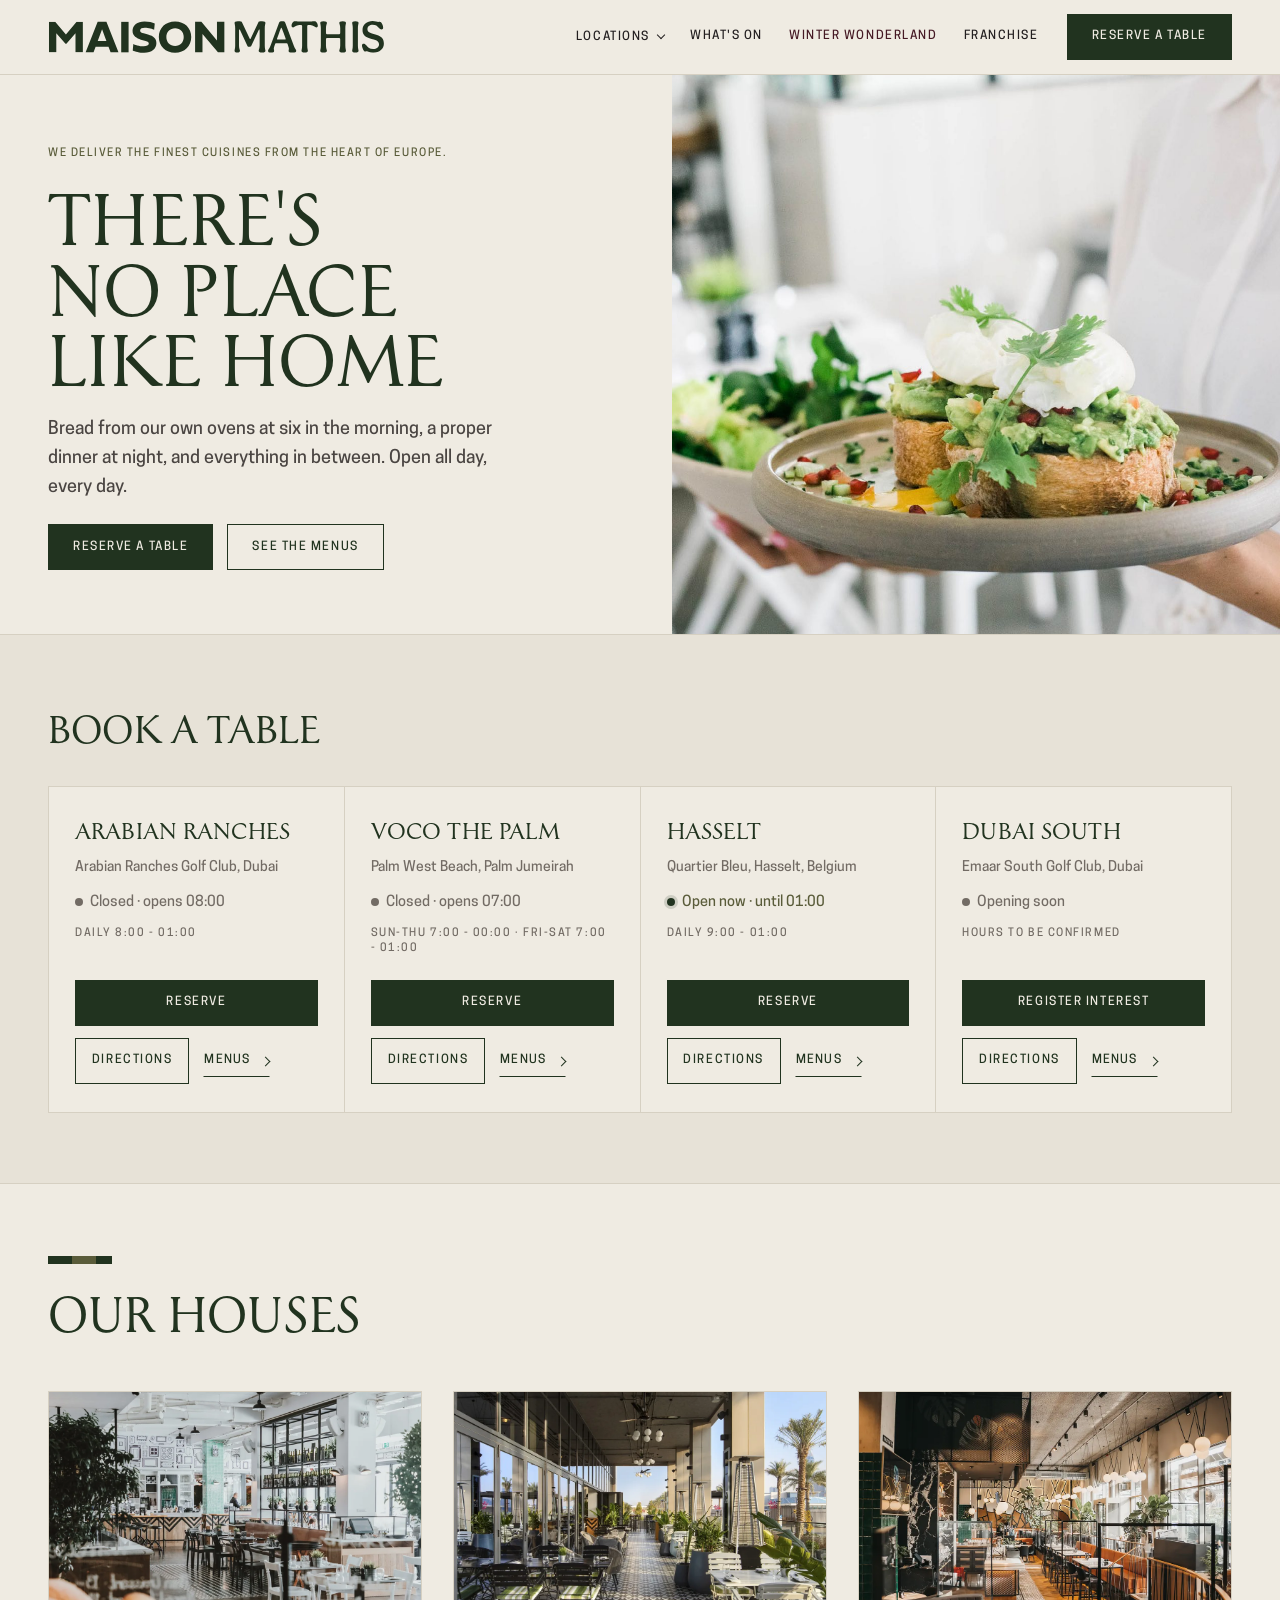
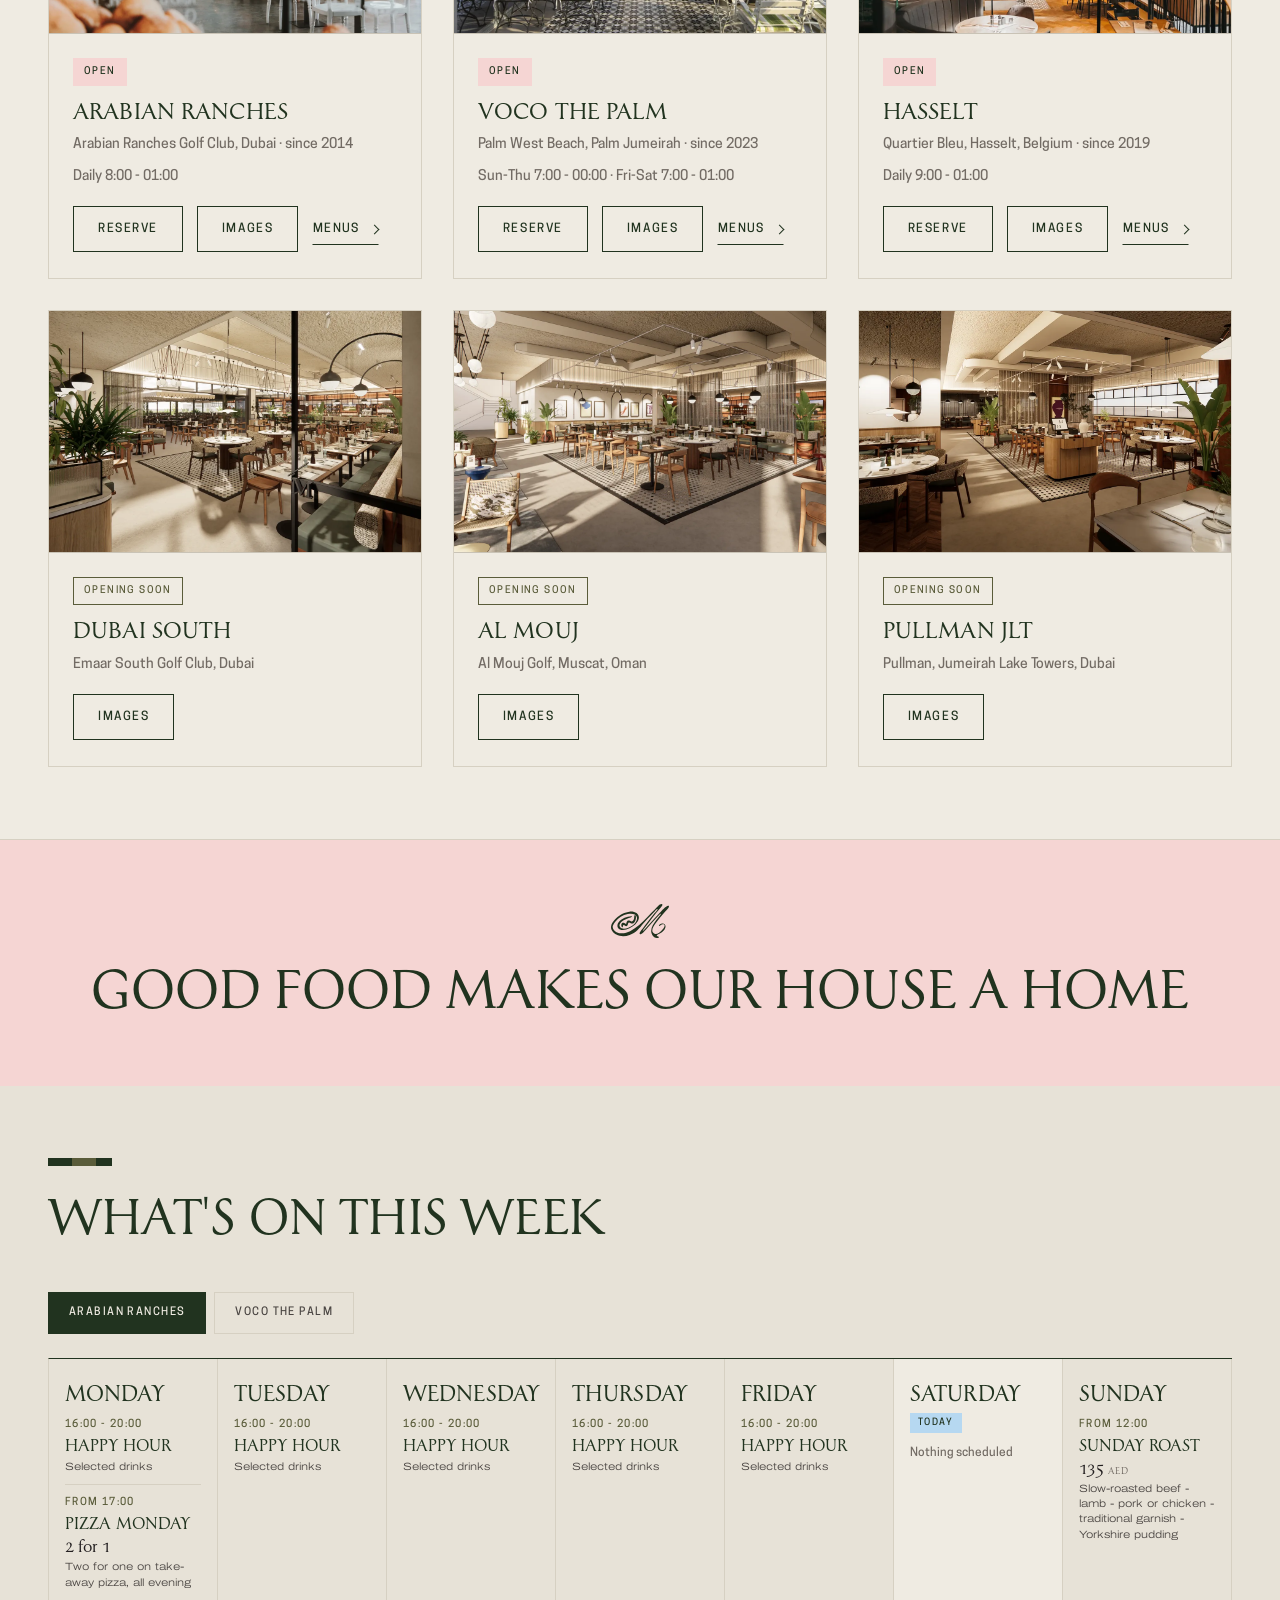
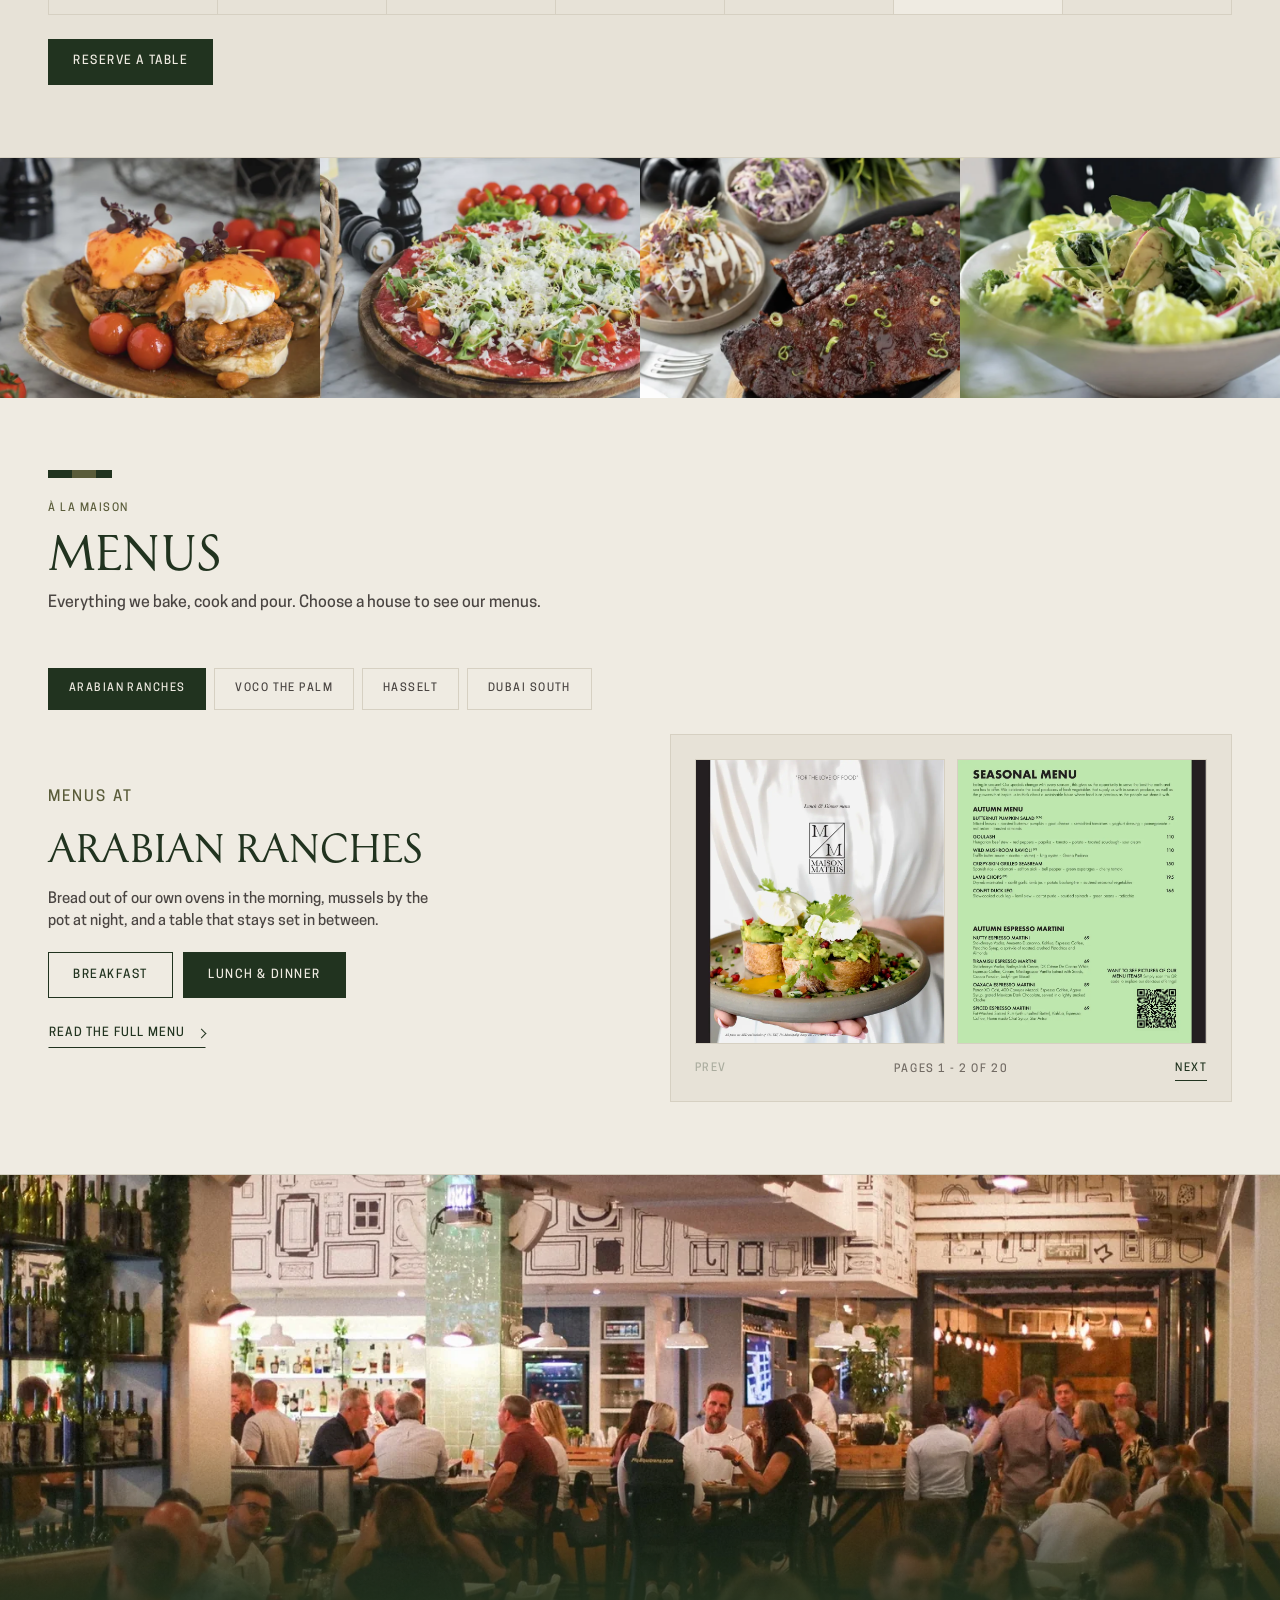
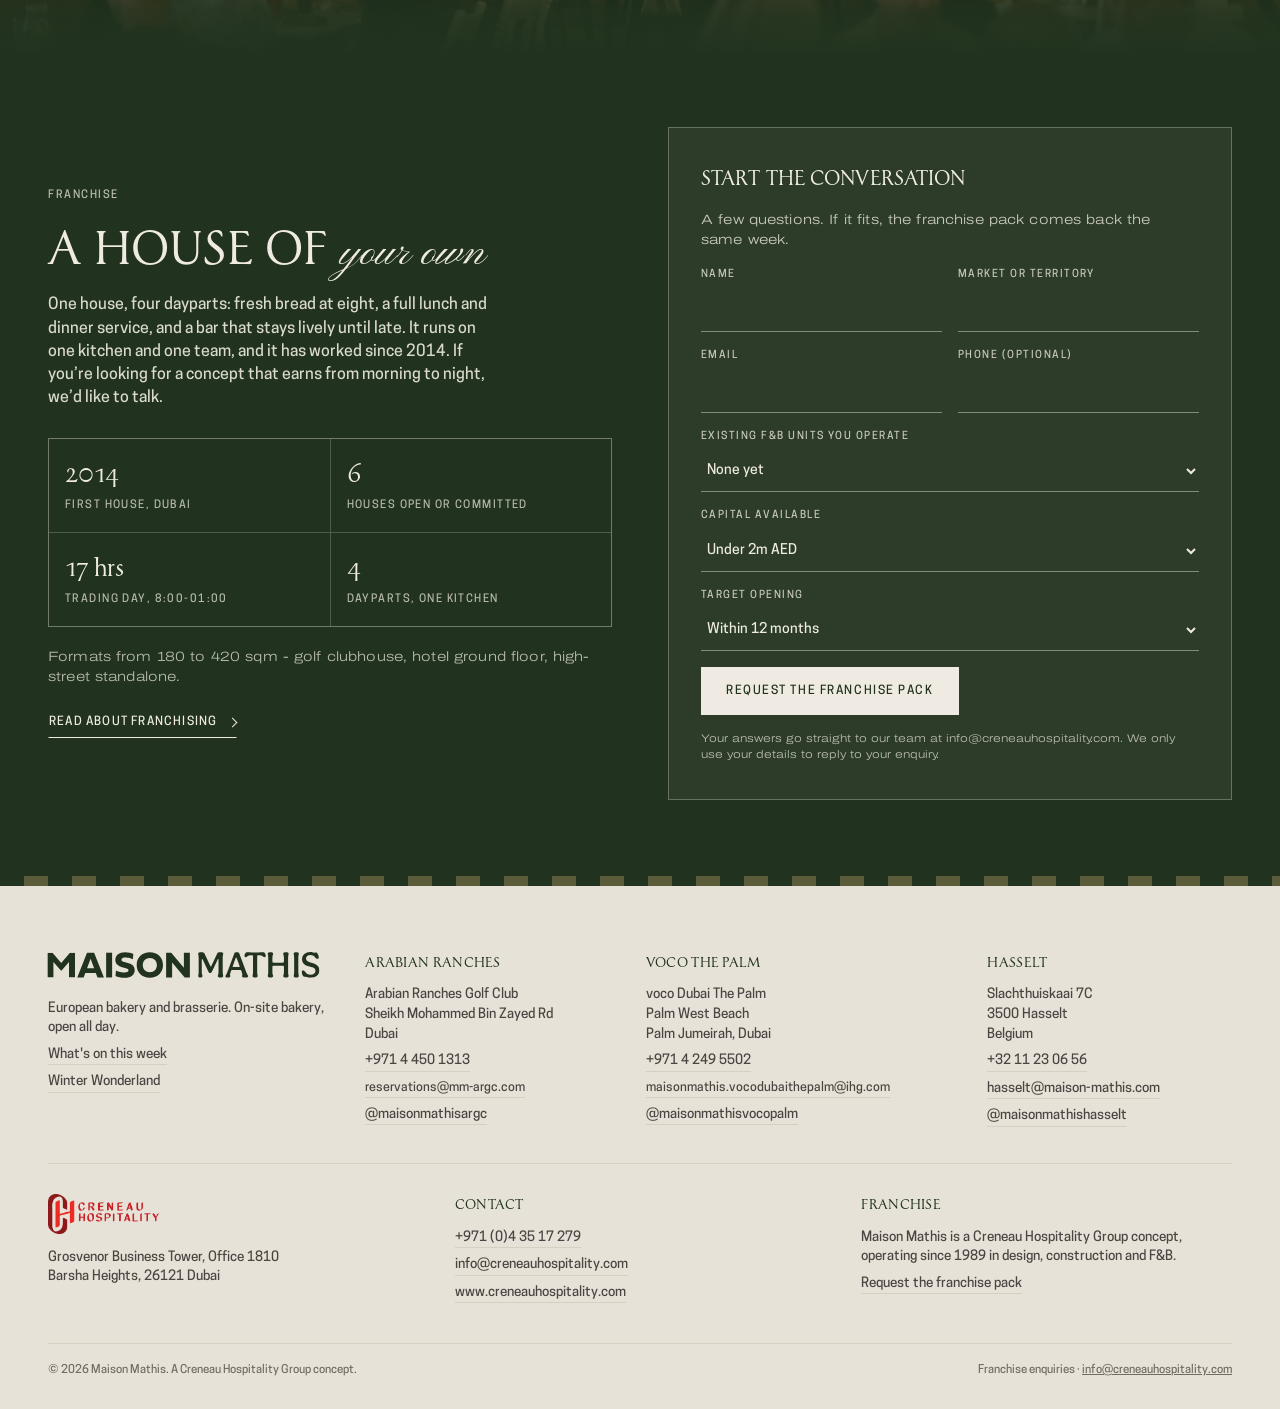
==== index.html @ c8182af2 "new" ====
<!doctype html>
<html lang="en">
<head>
<meta charset="utf-8"><meta name="viewport" content="width=device-width,initial-scale=1,viewport-fit=cover">
<script async src="https://www.googletagmanager.com/gtag/js?id=G-CMQRT3KMVV"></script>
<script>
  window.dataLayer = window.dataLayer || [];
  function gtag(){dataLayer.push(arguments);}
  gtag('js', new Date());

  gtag('config', 'G-CMQRT3KMVV');
</script>
<title>Maison Mathis | We deliver the finest cuisines from the Heart of Europe</title>
<meta name="description" content="Known for its authentic bakery, European-inspired cuisine with premium, fresh, simple &amp; honest food. Just good food prepared with love and passion.">
<link rel="canonical" href="https://maison-mathis.com/">
<meta name="robots" content="index, follow, max-image-preview:large">
<meta name="theme-color" content="#21331F">
<meta property="og:type" content="website">
<meta property="og:site_name" content="Maison Mathis">
<meta property="og:title" content="Maison Mathis | We deliver the finest cuisines from the Heart of Europe">
<meta property="og:description" content="Known for its authentic bakery, European-inspired cuisine with premium, fresh, simple &amp; honest food. Just good food prepared with love and passion.">
<meta property="og:url" content="https://maison-mathis.com/">
<meta property="og:locale" content="en">
<meta name="twitter:card" content="summary_large_image">
<meta name="twitter:title" content="Maison Mathis | We deliver the finest cuisines from the Heart of Europe">
<meta name="twitter:description" content="Known for its authentic bakery, European-inspired cuisine with premium, fresh, simple &amp; honest food. Just good food prepared with love and passion.">
<link rel="icon" type="image/svg+xml" href="/assets/img/background-9e1c.svg">
<style>:root{color-scheme:light;box-sizing:border-box;padding-top:env(safe-area-inset-top,0px);padding-bottom:env(safe-area-inset-bottom,0px)}html{scroll-padding-top:env(safe-area-inset-top,0px)}body{margin:0;padding:0;font:14px -apple-system,BlinkMacSystemFont,sans-serif;background:#faf9f5;color:#141413}img{max-width:100%}[hidden]:not([hidden=until-found i]){display:none!important}</style>
<link rel="preload" as="font" type="font/woff" href="/assets/fonts/tenderness.woff" crossorigin>
<link rel="preload" as="font" type="font/woff" href="/assets/fonts/cooper-hewitt.woff" crossorigin>
<link rel="preload" as="font" type="font/woff" href="/assets/fonts/archivo-expanded.woff" crossorigin>
<link rel="stylesheet" href="/assets/css/site.c8506269.css">
<script type="application/ld+json">
{
 "@context": "https://schema.org",
 "@graph": [
  {
   "@type": "WebSite",
   "@id": "#website",
   "name": "Maison Mathis",
   "inLanguage": "en",
   "description": "Known for its authentic bakery, European-inspired cuisine with premium, fresh, simple & honest food. Just good food prepared with love and passion.",
   "publisher": {
    "@id": "#maison-mathis"
   },
   "url": "https://maison-mathis.com/"
  },
  {
   "@type": "Organization",
   "@id": "#creneau",
   "name": "Creneau Hospitality",
   "description": "Design, hospitality management and consultancy company behind the Maison Mathis concept, active since 1989.",
   "email": "info@creneauhospitality.com",
   "telephone": "+97143517279",
   "address": {
    "@type": "PostalAddress",
    "streetAddress": "Grosvenor Business Tower, Office 1810, Barsha Heights",
    "addressLocality": "Dubai",
    "addressCountry": "AE"
   }
  },
  {
   "@type": "Organization",
   "@id": "#maison-mathis",
   "name": "Maison Mathis",
   "description": "European bakery and brasserie, open all day, with houses in Dubai and Hasselt.",
   "parentOrganization": {
    "@id": "#creneau"
   },
   "url": "https://maison-mathis.com/"
  },
  {
   "@type": "Restaurant",
   "@id": "#arabian-ranches",
   "name": "Maison Mathis Arabian Ranches",
   "description": "European bakery and brasserie at Arabian Ranches Golf Club, open daily from breakfast until late.",
   "servesCuisine": [
    "European",
    "Brasserie",
    "Bakery"
   ],
   "telephone": "+97144501313",
   "address": {
    "@type": "PostalAddress",
    "streetAddress": "Arabian Ranches Golf Club, Sheikh Mohammed Bin Zayed Rd",
    "addressLocality": "Dubai",
    "addressCountry": "AE"
   },
   "openingHoursSpecification": [
    {
     "@type": "OpeningHoursSpecification",
     "dayOfWeek": [
      "Monday",
      "Tuesday",
      "Wednesday",
      "Thursday",
      "Friday",
      "Saturday",
      "Sunday"
     ],
     "opens": "08:00",
     "closes": "01:00"
    }
   ],
   "acceptsReservations": "https://www.sevenrooms.com/explore/maisonmathisarabianranches/reservations/create/search/",
   "parentOrganization": {
    "@id": "#maison-mathis"
   },
   "sameAs": [
    "https://www.instagram.com/maisonmathisargc"
   ],
   "url": "https://maison-mathis.com/arabian-ranches/"
  },
  {
   "@type": "Restaurant",
   "@id": "#voco-the-palm",
   "name": "Maison Mathis voco The Palm",
   "description": "European bakery and brasserie at voco Dubai The Palm on Palm West Beach, Palm Jumeirah.",
   "servesCuisine": [
    "European",
    "Brasserie",
    "Bakery"
   ],
   "telephone": "+97142495502",
   "address": {
    "@type": "PostalAddress",
    "streetAddress": "voco Dubai The Palm, Palm West Beach",
    "addressLocality": "Palm Jumeirah, Dubai",
    "addressCountry": "AE"
   },
   "openingHoursSpecification": [
    {
     "@type": "OpeningHoursSpecification",
     "dayOfWeek": [
      "Sunday",
      "Monday",
      "Tuesday",
      "Wednesday",
      "Thursday"
     ],
     "opens": "07:00",
     "closes": "00:00"
    },
    {
     "@type": "OpeningHoursSpecification",
     "dayOfWeek": [
      "Friday",
      "Saturday"
     ],
     "opens": "07:00",
     "closes": "01:00"
    }
   ],
   "acceptsReservations": "https://widget.servmeco.com/?oid=1564",
   "parentOrganization": {
    "@id": "#maison-mathis"
   },
   "sameAs": [
    "https://www.instagram.com/maisonmathisvocopalm/"
   ],
   "url": "https://maison-mathis.com/voco-the-palm/"
  },
  {
   "@type": "Restaurant",
   "@id": "#hasselt",
   "name": "Maison Mathis Hasselt",
   "description": "European bakery and brasserie in Hasselt, Belgium, open daily from breakfast until late.",
   "servesCuisine": [
    "European",
    "Brasserie",
    "Bakery"
   ],
   "telephone": "+3211230656",
   "address": {
    "@type": "PostalAddress",
    "streetAddress": "Slachthuiskaai 7C",
    "postalCode": "3500",
    "addressLocality": "Hasselt",
    "addressCountry": "BE"
   },
   "openingHoursSpecification": [
    {
     "@type": "OpeningHoursSpecification",
     "dayOfWeek": [
      "Monday",
      "Tuesday",
      "Wednesday",
      "Thursday",
      "Friday",
      "Saturday",
      "Sunday"
     ],
     "opens": "09:00",
     "closes": "01:00"
    }
   ],
   "acceptsReservations": "https://maison-mathis.be/reserveer",
   "parentOrganization": {
    "@id": "#maison-mathis"
   },
   "sameAs": [
    "https://maison-mathis.be",
    "https://www.instagram.com/maisonmathishasselt"
   ],
   "url": "https://maison-mathis.com/hasselt/"
  }
 ]
}
</script>
</head>
<body>


<header class="site">
  <div class="bar">
    <a class="mark" href="/" aria-label="Maison Mathis home">
      <img id="dupimg0" src="/assets/img/maison-mathis.svg" alt="Maison Mathis">
    </a>
    <nav class="main">
      <div class="nav-drop">
        <a href="/#locations" aria-haspopup="true">Locations</a>
        <div class="nav-sub">
          <div class="nav-sub-box">
            <a href="/arabian-ranches/">Arabian Ranches</a>
            <a href="/voco-the-palm/">voco The Palm</a>
            <a href="/hasselt/">Hasselt</a>
            <a href="/dubai-south/">Dubai South</a>
            <a href="/al-mouj/">Al Mouj</a>
            <a href="/pullman-jlt/">Pullman JLT</a>
          </div>
        </div>
      </div>
      <a href="/#whatson">What's on</a>
      <a class="ww-link" href="/winter-wonderland/">Winter Wonderland</a>
      <a href="/franchise/">Franchise</a>
    </nav>
    <a class="btn btn-primary" href="/#book">Reserve a table</a>
    <button class="burger" type="button" aria-expanded="false" aria-controls="mobileMenu"><span class="burger-label">Menu</span><span class="burger-caret" aria-hidden="true"></span></button>
  </div>
  <div class="mmenu" id="mobileMenu" hidden>
    <nav aria-label="Main menu">
      <a class="mm-link" href="/#locations">Locations</a>
      <div class="mm-sub">
        <a href="/arabian-ranches/">Arabian Ranches</a>
        <a href="/voco-the-palm/">voco The Palm</a>
        <a href="/hasselt/">Hasselt</a>
        <a href="/dubai-south/">Dubai South</a>
        <a href="/al-mouj/">Al Mouj</a>
        <a href="/pullman-jlt/">Pullman JLT</a>
      </div>
      <a class="mm-link" href="/#whatson">What's on</a>
      <a class="mm-link ww-link" href="/winter-wonderland/">Winter Wonderland</a>
      <a class="mm-link" href="/franchise/">Franchise</a>
      <a class="btn btn-primary" href="/#book">Reserve a table</a>
    </nav>
  </div>
  <div class="mm-backdrop" hidden></div>
</header>

<main id="top">

  <!-- ============ HERO ============ -->
  <div class="hero">
    <div class="hero-copy">
      <p class="label eyebrow">We deliver the finest cuisines from the Heart of Europe.</p>
      <h1>There's no place like home</h1>
      <p class="standfirst">
        Bread from our own ovens at six in the morning, a proper dinner at night,
        and everything in between. Open all day, every day.
      </p>
      <div style="display:flex;gap:14px;flex-wrap:wrap;align-items:center">
        <a class="btn btn-primary" href="/#book">Reserve a table</a>
        <a class="btn btn-secondary" href="/#menus">See the menus</a>
      </div>
    </div>
    <div class="hero-media">
      <img class="hero-img" src="/assets/img/poached-eggs-on-smashed-avocado-and-sourdough-toast-serv.jpg" alt="Poached eggs on smashed avocado and sourdough toast, served on a stoneware plate" decoding="async">
    </div>
  </div>

  <!-- ============ VENUE PICKER ============ -->
  <section class="picker" id="book">
    <div class="wrap">
      <div class="picker-head">
        <h2>Book a table</h2>
      </div>
      <div class="venues">

        <div class="venue">
          <h3><a href="/arabian-ranches/">Arabian Ranches</a></h3>
          <p class="where">Arabian Ranches Golf Club, Dubai</p>
          <p class="hours"><span class="status" data-venue="ar"><span class="dot"></span><span class="state">,</span></span></p>
          <p class="label" style="color:var(--ink-mute)">Daily 8:00 - 01:00</p>
          <div class="acts">
            <a class="btn btn-primary" href="https://www.sevenrooms.com/explore/maisonmathisarabianranches/reservations/create/search/" target="_blank" rel="noopener">Reserve</a>
            <a class="btn btn-secondary" href="https://www.google.com/maps/dir/?api=1&amp;destination=Maison+Mathis+Arabian+Ranches+Golf+Club+Dubai" target="_blank" rel="noopener">Directions</a>
            <a class="btn btn-tertiary" href="/#menus-ar" data-menu-loc="ar">Menus</a>
          </div>
        </div>

        <div class="venue">
          <h3><a href="/voco-the-palm/">voco The Palm</a></h3>
          <p class="where">Palm West Beach, Palm Jumeirah</p>
          <p class="hours"><span class="status" data-venue="palm"><span class="dot"></span><span class="state">,</span></span></p>
          <p class="label" style="color:var(--ink-mute)">Sun-Thu 7:00 - 00:00 &middot; Fri-Sat 7:00 - 01:00</p>
          <div class="acts">
            <a class="btn btn-primary" href="https://widget.servmeco.com/?oid=1564" target="_blank" rel="noopener">Reserve</a>
            <a class="btn btn-secondary" href="https://www.google.com/maps/dir/?api=1&amp;destination=Maison+Mathis+voco+Dubai+The+Palm" target="_blank" rel="noopener">Directions</a>
            <a class="btn btn-tertiary" href="/#menus-palm" data-menu-loc="palm">Menus</a>
          </div>
        </div>

        <div class="venue">
          <h3><a href="/hasselt/">Hasselt</a></h3>
          <p class="where">Quartier Bleu, Hasselt, Belgium</p>
          <p class="hours"><span class="status" data-venue="hasselt"><span class="dot"></span><span class="state">,</span></span></p>
          <p class="label" style="color:var(--ink-mute)">Daily 9:00 - 01:00</p>
          <div class="acts">
            <a class="btn btn-primary" href="https://maison-mathis.be/reserveer" target="_blank" rel="noopener">Reserve</a>
            <a class="btn btn-secondary" href="https://www.google.com/maps/dir/?api=1&amp;destination=Maison+Mathis+Slachthuiskaai+7C+3500+Hasselt+Belgium" target="_blank" rel="noopener">Directions</a>
            <a class="btn btn-tertiary" href="/#menus-hasselt" data-menu-loc="hasselt">Menus</a>
          </div>
        </div>

        <div class="venue">
          <h3><a href="/dubai-south/">Dubai South</a></h3>
          <p class="where">Emaar South Golf Club, Dubai</p>
          <p class="hours"><span class="status shut"><span class="dot"></span><span class="state">Opening soon</span></span></p>
          <p class="label" style="color:var(--ink-mute)">Hours to be confirmed</p>
          <div class="acts">
            <a class="btn btn-primary" href="/#locations">Register interest</a>
            <a class="btn btn-secondary" href="https://www.google.com/maps/dir/?api=1&amp;destination=Emaar+South+Golf+Club+Dubai" target="_blank" rel="noopener">Directions</a>
            <a class="btn btn-tertiary" href="/#menus-emaar" data-menu-loc="emaar">Menus</a>
          </div>
        </div>

      </div>
    </div>
  </section>

  <!-- ============ LOCATIONS ============ -->
  <section class="band" id="locations">
    <div class="wrap">
      <div class="sec-head">
        <h2>Our houses</h2>
      </div>

      <div class="locs">

        <article class="loc" id="loc-ar">
          <div class="shot"><img src="/assets/img/maison-mathis-arabian-ranches-2.webp" alt="Maison Mathis Arabian Ranches" loading="lazy" decoding="async"></div>
          <div class="loc-body">
            <span class="badge live">Open</span>
            <h3><a href="/arabian-ranches/">Arabian Ranches</a></h3>
            <p class="meta">Arabian Ranches Golf Club, Dubai &middot; since 2014</p>
            <p class="meta">Daily 8:00 - 01:00</p>
            <div class="acts">
              <a class="btn btn-secondary" href="https://www.sevenrooms.com/explore/maisonmathisarabianranches/reservations/create/search/" target="_blank" rel="noopener">Reserve</a>
              <button type="button" class="btn btn-secondary" data-gallery="ar">Images</button>
              <a class="btn btn-tertiary" href="/#menus-ar" data-menu-loc="ar">Menus</a>
            </div>
          </div>
        </article>

        <article class="loc" id="loc-palm">
          <div class="shot"><img src="/assets/img/maison-mathis-voco-the-palm.webp" alt="Maison Mathis voco The Palm" loading="lazy" decoding="async"></div>
          <div class="loc-body">
            <span class="badge live">Open</span>
            <h3><a href="/voco-the-palm/">voco The Palm</a></h3>
            <p class="meta">Palm West Beach, Palm Jumeirah &middot; since 2023</p>
            <p class="meta">Sun-Thu 7:00 - 00:00 &middot; Fri-Sat 7:00 - 01:00</p>
            <div class="acts">
              <a class="btn btn-secondary" href="https://widget.servmeco.com/?oid=1564" target="_blank" rel="noopener">Reserve</a>
              <button type="button" class="btn btn-secondary" data-gallery="palm">Images</button>
              <a class="btn btn-tertiary" href="/#menus-palm" data-menu-loc="palm">Menus</a>
            </div>
          </div>
        </article>

        <article class="loc" id="loc-hasselt">
          <div class="shot"><img src="/assets/img/maison-mathis-hasselt.webp" alt="Maison Mathis Hasselt" loading="lazy" decoding="async"></div>
          <div class="loc-body">
            <span class="badge live">Open</span>
            <h3><a href="/hasselt/">Hasselt</a></h3>
            <p class="meta">Quartier Bleu, Hasselt, Belgium &middot; since 2019</p>
            <p class="meta">Daily 9:00 - 01:00</p>
            <div class="acts">
              <a class="btn btn-secondary" href="https://maison-mathis.be/reserveer" target="_blank" rel="noopener">Reserve</a>
              <button type="button" class="btn btn-secondary" data-gallery="hasselt">Images</button>
              <a class="btn btn-tertiary" href="/#menus-hasselt" data-menu-loc="hasselt">Menus</a>
            </div>
          </div>
        </article>

        <article class="loc" id="loc-emaar">
          <div class="shot"><img src="/assets/img/maison-mathis-dubai-south-1.webp" alt="Maison Mathis Dubai South, interior render" loading="lazy" decoding="async"></div>
          <div class="loc-body">
            <span class="badge soon">Opening soon</span>
            <h3><a href="/dubai-south/">Dubai South</a></h3>
            <p class="meta">Emaar South Golf Club, Dubai</p>
            <div class="acts">
              <button type="button" class="btn btn-secondary" data-gallery="emaar">Images</button>
            </div>
          </div>
        </article>

        <article class="loc" id="loc-almouj">
          <div class="shot"><img src="/assets/img/maison-mathis-al-mouj-1.webp" alt="Maison Mathis Al Mouj, interior render" loading="lazy" decoding="async"></div>
          <div class="loc-body">
            <span class="badge soon">Opening soon</span>
            <h3><a href="/al-mouj/">Al Mouj</a></h3>
            <p class="meta">Al Mouj Golf, Muscat, Oman</p>
            <div class="acts">
              <button type="button" class="btn btn-secondary" data-gallery="almouj">Images</button>
            </div>
          </div>
        </article>

        <article class="loc" id="loc-pullman">
          <div class="shot"><img src="/assets/img/maison-mathis-pullman-jlt-1.webp" alt="Maison Mathis Pullman JLT, interior render" loading="lazy" decoding="async"></div>
          <div class="loc-body">
            <span class="badge soon">Opening soon</span>
            <h3><a href="/pullman-jlt/">Pullman JLT</a></h3>
            <p class="meta">Pullman, Jumeirah Lake Towers, Dubai</p>
            <div class="acts">
              <button type="button" class="btn btn-secondary" data-gallery="pullman">Images</button>
            </div>
          </div>
        </article>

      </div>
    </div>
  </section>

  <!-- ============ HOUSE LINE ============ -->
  <div class="house-line">
    <img class="monogram" src="/assets/img/background-9e1c.svg" alt="">
    <p>Good food makes our house a home</p>
  </div>


  <!-- ============ WHAT'S ON ============ -->
  <section class="band" id="whatson">
    <div class="wrap">
      <div class="sec-head">
        <div>
          <h2>What's on this week</h2>
        </div>
      </div>

      <div class="filters" role="group" aria-label="Filter by venue">
        <button class="filter" data-filter="ar" aria-pressed="true">Arabian Ranches</button>
        <button class="filter" data-filter="palm" aria-pressed="false">voco The Palm</button>
      </div>

      <div class="week">
        <div class="wk-day" data-dow="1">
          <div class="wk-dayhead"><h3>Monday</h3><span class="wk-today" hidden>Today</span></div>
          <div>
            <ul class="wk-list">
            <li class="wk-item" data-venue="palm"><span class="wk-time">12:00 - 15:00</span><h4>Le Déjeuner</h4><span class="wk-price">139 <small>AED</small></span><p class="wk-desc">2 courses, still water and a soft drink</p><button type="button" class="btn btn-tertiary wk-more" data-promo="dejeuner">More info</button></li>
            <li class="wk-item" data-venue="palm"><span class="wk-time">13:00 - 21:00</span><h4>Ribs Feast</h4><span class="wk-price">99 - 249 <small>AED</small></span><p class="wk-desc">Pork ribs, up to unlimited for 2 hours</p><button type="button" class="btn btn-tertiary wk-more" data-promo="ribs">More info</button></li>
            <li class="wk-item" data-venue="palm"><span class="wk-time">16:00 - 19:00</span><h4>Happy Hour</h4><span class="wk-price">From 35 <small>AED</small></span><p class="wk-desc">Escape the everyday grind with our Happy Hour</p><button type="button" class="btn btn-tertiary wk-more" data-promo="happy">More info</button></li>
            <li class="wk-item" data-venue="ar"><span class="wk-time">16:00 - 20:00</span><h4>Happy Hour</h4><p class="wk-desc wk-short">Selected drinks</p></li>
            <li class="wk-item" data-venue="ar"><span class="wk-time">From 17:00</span><h4>Pizza Monday</h4><span class="wk-price">2 for 1</span><p class="wk-desc">Two for one on take-away pizza, all evening</p></li>
            </ul>
            <p class="wk-none" hidden>Nothing scheduled</p>
          </div>
        </div>
        <div class="wk-day" data-dow="2">
          <div class="wk-dayhead"><h3>Tuesday</h3><span class="wk-today" hidden>Today</span></div>
          <div>
            <ul class="wk-list">
            <li class="wk-item" data-venue="palm"><span class="wk-time">12:00 - 15:00</span><h4>Le Déjeuner</h4><span class="wk-price">139 <small>AED</small></span><p class="wk-desc">2 courses, still water and a soft drink</p><button type="button" class="btn btn-tertiary wk-more" data-promo="dejeuner">More info</button></li>
            <li class="wk-item" data-venue="palm"><span class="wk-time">13:00 - 21:00</span><h4>Taco &amp; Margarita Tuesday</h4><span class="wk-price">109 <small>AED</small></span><p class="wk-desc">Freshly made tacos with three different flavours</p><button type="button" class="btn btn-tertiary wk-more" data-promo="tacos">More info</button></li>
            <li class="wk-item" data-venue="palm"><span class="wk-time">16:00 - 19:00</span><h4>Happy Hour</h4><span class="wk-price">From 35 <small>AED</small></span><p class="wk-desc">Escape the everyday grind with our Happy Hour</p><button type="button" class="btn btn-tertiary wk-more" data-promo="happy">More info</button></li>
            <li class="wk-item" data-venue="ar"><span class="wk-time">16:00 - 20:00</span><h4>Happy Hour</h4><p class="wk-desc wk-short">Selected drinks</p></li>
            </ul>
            <p class="wk-none" hidden>Nothing scheduled</p>
          </div>
        </div>
        <div class="wk-day" data-dow="3">
          <div class="wk-dayhead"><h3>Wednesday</h3><span class="wk-today" hidden>Today</span></div>
          <div>
            <ul class="wk-list">
            <li class="wk-item" data-venue="palm"><span class="wk-time">12:00 - 15:00</span><h4>Le Déjeuner</h4><span class="wk-price">139 <small>AED</small></span><p class="wk-desc">2 courses, still water and a soft drink</p><button type="button" class="btn btn-tertiary wk-more" data-promo="dejeuner">More info</button></li>
            <li class="wk-item" data-venue="palm"><span class="wk-time">13:00 - 21:00</span><h4>Mussels &amp; Mates</h4><span class="wk-price">99 - 229 <small>AED</small></span><p class="wk-desc">Each bite promises a taste of the sea, perfectly complemented by your choice of alcoholic beverage</p><button type="button" class="btn btn-tertiary wk-more" data-promo="mussels">More info</button></li>
            <li class="wk-item" data-venue="palm"><span class="wk-time">16:00 - 19:00</span><h4>Happy Hour</h4><span class="wk-price">From 35 <small>AED</small></span><p class="wk-desc">Escape the everyday grind with our Happy Hour</p><button type="button" class="btn btn-tertiary wk-more" data-promo="happy">More info</button></li>
            <li class="wk-item" data-venue="ar"><span class="wk-time">16:00 - 20:00</span><h4>Happy Hour</h4><p class="wk-desc wk-short">Selected drinks</p></li>
            </ul>
            <p class="wk-none" hidden>Nothing scheduled</p>
          </div>
        </div>
        <div class="wk-day" data-dow="4">
          <div class="wk-dayhead"><h3>Thursday</h3><span class="wk-today" hidden>Today</span></div>
          <div>
            <ul class="wk-list">
            <li class="wk-item" data-venue="palm"><span class="wk-time">12:00 - 15:00</span><h4>Le Déjeuner</h4><span class="wk-price">139 <small>AED</small></span><p class="wk-desc">2 courses, still water and a soft drink</p><button type="button" class="btn btn-tertiary wk-more" data-promo="dejeuner">More info</button></li>
            <li class="wk-item" data-venue="palm"><span class="wk-time">13:00 - 21:00</span><h4>Bits &amp; Bites</h4><span class="wk-price">195 - 299 <small>AED</small></span><p class="wk-desc">Chef's bites or pizza with 2 house drinks</p><button type="button" class="btn btn-tertiary wk-more" data-promo="bits">More info</button></li>
            <li class="wk-item" data-venue="palm"><span class="wk-time">16:00 - 19:00</span><h4>Happy Hour</h4><span class="wk-price">From 35 <small>AED</small></span><p class="wk-desc">Escape the everyday grind with our Happy Hour</p><button type="button" class="btn btn-tertiary wk-more" data-promo="happy">More info</button></li>
            <li class="wk-item" data-venue="ar"><span class="wk-time">16:00 - 20:00</span><h4>Happy Hour</h4><p class="wk-desc wk-short">Selected drinks</p></li>
            </ul>
            <p class="wk-none" hidden>Nothing scheduled</p>
          </div>
        </div>
        <div class="wk-day" data-dow="5">
          <div class="wk-dayhead"><h3>Friday</h3><span class="wk-today" hidden>Today</span></div>
          <div>
            <ul class="wk-list">
            <li class="wk-item" data-venue="palm"><span class="wk-time">12:00 - 15:00</span><h4>Le Déjeuner</h4><span class="wk-price">139 <small>AED</small></span><p class="wk-desc">2 courses, still water and a soft drink</p><button type="button" class="btn btn-tertiary wk-more" data-promo="dejeuner">More info</button></li>
            <li class="wk-item" data-venue="palm"><span class="wk-time">16:00 - 19:00</span><h4>Happy Hour</h4><span class="wk-price">From 35 <small>AED</small></span><p class="wk-desc">Escape the everyday grind with our Happy Hour</p><button type="button" class="btn btn-tertiary wk-more" data-promo="happy">More info</button></li>
            <li class="wk-item" data-venue="ar"><span class="wk-time">16:00 - 20:00</span><h4>Happy Hour</h4><p class="wk-desc wk-short">Selected drinks</p></li>
            </ul>
            <p class="wk-none" hidden>Nothing scheduled</p>
          </div>
        </div>
        <div class="wk-day" data-dow="6">
          <div class="wk-dayhead"><h3>Saturday</h3><span class="wk-today" hidden>Today</span></div>
          <div>
            <ul class="wk-list">
            <li class="wk-item" data-venue="palm"><span class="wk-time">13:30 - 17:00</span><h4>Brunch</h4><span class="wk-price">199 - 449 <small>AED</small></span><p class="wk-desc">Enjoy live entertainment by Natalie the Singer and Alex the Saxophonist</p><button type="button" class="btn btn-tertiary wk-more" data-promo="brunch">More info</button></li>
            <li class="wk-item" data-venue="palm"><span class="wk-time">16:00 - 19:00</span><h4>Happy Hour</h4><span class="wk-price">From 35 <small>AED</small></span><p class="wk-desc">Escape the everyday grind with our Happy Hour</p><button type="button" class="btn btn-tertiary wk-more" data-promo="happy">More info</button></li>
            </ul>
            <p class="wk-none" hidden>Nothing scheduled</p>
          </div>
        </div>
        <div class="wk-day" data-dow="0">
          <div class="wk-dayhead"><h3>Sunday</h3><span class="wk-today" hidden>Today</span></div>
          <div>
            <ul class="wk-list">
            <li class="wk-item" data-venue="palm"><span class="wk-time">13:00 - 21:00</span><h4>Sunday Roast</h4><span class="wk-price">129 - 249 <small>AED</small></span><p class="wk-desc">Beef, lamb or chicken with all the trimmings</p><button type="button" class="btn btn-tertiary wk-more" data-promo="roast">More info</button></li>
            <li class="wk-item" data-venue="palm"><span class="wk-time">16:00 - 19:00</span><h4>Happy Hour</h4><span class="wk-price">From 35 <small>AED</small></span><p class="wk-desc">Escape the everyday grind with our Happy Hour</p><button type="button" class="btn btn-tertiary wk-more" data-promo="happy">More info</button></li>
            <li class="wk-item" data-venue="ar"><span class="wk-time">From 12:00</span><h4>Sunday Roast</h4><span class="wk-price">135 <small>AED</small></span><p class="wk-desc">Slow-roasted beef - lamb - pork or chicken - traditional garnish - Yorkshire pudding</p></li>
            </ul>
            <p class="wk-none" hidden>Nothing scheduled</p>
          </div>
        </div>
      </div>
      <div class="wk-cta"><a class="btn btn-primary" id="wkReserve" href="/#book">Reserve a table</a></div>
    </div>
  </section>

  <!-- ============ FOOD STRIP ============ -->
  <section class="fr-strip" aria-label="From our kitchen">
    <img src="/assets/img/two-poached-eggs-with-pulled-beef-and-hollandaise-on-a-r.webp" alt="Two poached eggs with pulled beef and hollandaise on a rustic plate" loading="lazy" decoding="async">
    <img src="/assets/img/beef-carpaccio-pizza-topped-with-rocket-tomato-and-shave.webp" alt="Beef carpaccio pizza topped with rocket, tomato and shaved cheese" loading="lazy" decoding="async">
    <img src="/assets/img/glazed-barbecue-pork-ribs-with-a-loaded-baked-potato-and.webp" alt="Glazed barbecue pork ribs with a loaded baked potato and slaw" loading="lazy" decoding="async">
    <img src="/assets/img/a-bowl-of-fresh-green-salad-with-avocado-radish-and-pea.webp" alt="A bowl of fresh green salad with avocado, radish and pea shoots" loading="lazy" decoding="async">
  </section>


  <!-- ============ MENUS ============ -->
  <section class="band" id="menus">
    <div class="wrap">
      <div class="sec-head">
        <div>
          <p class="label" style="color:var(--olive);margin-bottom:10px">&Agrave; la maison</p>
          <h2>Menus</h2>
          <p class="sub" style="margin-top:14px;max-width:52ch">Everything we bake, cook and pour. Choose a house to see our menus.</p>
        </div>
      </div>

      <div class="filters" role="group" aria-label="Choose a house">
        <button class="mn-loc" type="button" data-menu-loc="ar" aria-pressed="true">Arabian Ranches</button>
        <button class="mn-loc" type="button" data-menu-loc="palm" aria-pressed="false">voco The Palm</button>
        <button class="mn-loc" type="button" data-menu-loc="hasselt" aria-pressed="false">Hasselt</button>
        <button class="mn-loc" type="button" data-menu-loc="emaar" aria-pressed="false">Dubai South</button>
      </div>

      <!-- Arabian Ranches -->
      <div class="mn-panel" data-loc="ar">
        <div class="menu-wrap">
          <div class="menu-aside">
            <p class="label" style="color:var(--olive)">Menus at</p>
            <h2>Arabian Ranches</h2>
            <p>Bread out of our own ovens in the morning, mussels by the pot at night, and a table that stays set in between.</p>
            <div class="menu-list">
              <button class="btn btn-secondary" type="button" data-menu-tab="breakfast" aria-pressed="false">Breakfast</button>
              <button class="btn btn-secondary" type="button" data-menu-tab="lunch" aria-pressed="true">Lunch &amp; dinner</button>
            </div>
            <div><button class="btn btn-tertiary" type="button" data-read="ar">Read the full menu</button></div>
          </div>
          <div class="mn-book" data-loc="ar" data-type="lunch">
            <div class="mn-spread">
              <button type="button" class="mn-pg" data-n="0"><img alt="" decoding="async"></button>
              <button type="button" class="mn-pg" data-n="1"><img alt="" decoding="async"></button>
            </div>
            <div class="mn-ctl">
              <button type="button" class="mn-nav" data-dir="-1">Prev</button>
              <span class="mn-count"></span>
              <button type="button" class="mn-nav" data-dir="1">Next</button>
            </div>
          </div>
        </div>
      </div>

      <!-- voco The Palm -->
      <div class="mn-panel" data-loc="palm" hidden>
        <div class="menu-wrap">
          <div class="menu-aside">
            <p class="label" style="color:var(--olive)">Menus at</p>
            <h2>voco The Palm</h2>
            <p>Breakfast, lunch and dinner at voco Dubai The Palm, on Palm West Beach.</p>
            <div class="menu-list">
              <button class="btn btn-secondary" type="button" data-menu-tab="breakfast" aria-pressed="false">Breakfast</button>
              <button class="btn btn-secondary" type="button" data-menu-tab="lunch" aria-pressed="true">Lunch &amp; dinner</button>
            </div>
            <div><button class="btn btn-tertiary" type="button" data-read="palm">Read the full menu</button></div>
          </div>
          <div class="mn-book" data-loc="palm" data-type="lunch">
            <div class="mn-spread">
              <button type="button" class="mn-pg" data-n="0"><img alt="" decoding="async"></button>
              <button type="button" class="mn-pg" data-n="1"><img alt="" decoding="async"></button>
            </div>
            <div class="mn-ctl">
              <button type="button" class="mn-nav" data-dir="-1">Prev</button>
              <span class="mn-count"></span>
              <button type="button" class="mn-nav" data-dir="1">Next</button>
            </div>
          </div>
        </div>
      </div>

      <!-- Hasselt -->
      <div class="mn-panel" data-loc="hasselt" hidden>
        <div class="menu-wrap">
          <div class="menu-aside">
            <p class="label" style="color:var(--olive)">Menus at</p>
            <h2>Hasselt</h2>
            <p>Breakfast from nine, lunch and apero through the day, and a full bar, at our house in Hasselt.</p>
            <div class="menu-list">
              <button class="btn btn-secondary" type="button" data-menu-tab="breakfast" aria-pressed="false">Breakfast</button>
              <button class="btn btn-secondary" type="button" data-menu-tab="lunch" aria-pressed="true">Lunch &amp; dinner</button>
              <button class="btn btn-secondary" type="button" data-menu-tab="drinks" aria-pressed="false">Drinks</button>
            </div>
            <div><button class="btn btn-tertiary" type="button" data-read="hasselt">Read the full menu</button></div>
          </div>
          <div class="mn-book" data-loc="hasselt" data-type="lunch">
            <div class="mn-spread">
              <button type="button" class="mn-pg" data-n="0"><img alt="" decoding="async"></button>
              <button type="button" class="mn-pg" data-n="1"><img alt="" decoding="async"></button>
            </div>
            <div class="mn-ctl">
              <button type="button" class="mn-nav" data-dir="-1">Prev</button>
              <span class="mn-count"></span>
              <button type="button" class="mn-nav" data-dir="1">Next</button>
            </div>
          </div>
        </div>
      </div>

      <!-- Dubai South -->
      <div class="mn-panel" data-loc="emaar" hidden>
        <div class="mn-soon">
          <p class="label" style="color:var(--olive)">Menus at</p>
          <h3>Dubai South</h3>
          <p>Dubai South is opening soon. Its menus will be shared closer to opening.</p>
        </div>
      </div>
    </div>
  </section>

  <!-- ============ FRANCHISE HEADER (home) ============ -->
  <figure class="proof" style="margin:0">
    <img src="/assets/img/guests-at-the-bar-and-tables-of-a-busy-maison-mathis-din.webp" alt="Guests at the bar and tables of a busy Maison Mathis dining room in the evening" loading="lazy" decoding="async">
  </figure>

  <section class="franchise on-dark" aria-label="Franchise">
    <div class="wrap">
      <div class="inner">

        <div style="display:flex;flex-direction:column;gap:20px;justify-content:center">
          <p class="label" style="opacity:.75">Franchise</p>
          <h2>A house of <span class="script" style="font-size:.86em">your own</span></h2>
          <p class="lead">
            One house, four dayparts: fresh bread at eight, a full lunch and dinner service, and a bar
            that stays lively until late. It runs on one kitchen and one team, and it has worked since 2014.
            If you&rsquo;re looking for a concept that earns from morning to night, we&rsquo;d like to talk.
          </p>
          <div class="facts">
            <div class="fact"><b>2014</b><span>First house, Dubai</span></div>
            <div class="fact"><b>6</b><span>Houses open or committed</span></div>
            <div class="fact"><b>17 hrs</b><span>Trading day, 8:00-01:00</span></div>
            <div class="fact"><b>4</b><span>Dayparts, one kitchen</span></div>
          </div>
          <p class="desc" style="opacity:.72">
            Formats from 180 to 420 sqm - golf clubhouse, hotel ground floor, high-street standalone.
          </p>
          <a class="btn btn-tertiary" href="/franchise/" style="align-self:flex-start">Read about franchising</a>
        </div>

        <form class="form js-franchise-form" id="homeFranchiseForm" name="franchise-enquiry" method="POST" action="/franchise/thank-you/" data-netlify="true" netlify-honeypot="bot-field" style="align-self:center">
          <input type="hidden" name="form-name" value="franchise-enquiry">
          <input type="hidden" name="source" value="Homepage">
          <p hidden><label>Leave this empty: <input name="bot-field" tabindex="-1" autocomplete="off"></label></p>
          <h3>Start the conversation</h3>
          <p class="desc" style="opacity:.8">
            A few questions. If it fits, the franchise pack comes back the same week.
          </p>
          <div class="field-row">
            <div class="field">
              <label for="hf-name">Name</label>
              <input id="hf-name" name="name" type="text" autocomplete="name" placeholder="" required>
            </div>
            <div class="field">
              <label for="hf-market">Market or territory</label>
              <input id="hf-market" name="market" type="text" autocomplete="off" placeholder="" required>
            </div>
          </div>
          <div class="field-row">
            <div class="field">
              <label for="hf-email">Email</label>
              <input id="hf-email" name="email" type="email" autocomplete="email" placeholder="" required>
            </div>
            <div class="field">
              <label for="hf-phone">Phone (optional)</label>
              <input id="hf-phone" name="phone" type="tel" autocomplete="tel" placeholder="">
            </div>
          </div>
          <div class="field">
            <label for="hf-units">Existing F&amp;B units you operate</label>
            <select id="hf-units" name="units">
              <option>None yet</option>
              <option>1-3</option>
              <option>4-10</option>
              <option>More than 10</option>
            </select>
          </div>
          <div class="field">
            <label for="hf-capital">Capital available</label>
            <select id="hf-capital" name="capital">
              <option>Under 2m AED</option>
              <option>2-5m AED</option>
              <option>5-10m AED</option>
              <option>Above 10m AED</option>
            </select>
          </div>
          <div class="field">
            <label for="hf-when">Target opening</label>
            <select id="hf-when" name="opening">
              <option>Within 12 months</option>
              <option>12-24 months</option>
              <option>Exploring</option>
            </select>
          </div>
          <button class="btn btn-primary" type="submit" style="align-self:flex-start">Request the franchise pack</button>
          <p class="fineprint" id="homeFranchiseNote" aria-live="polite">Your answers go straight to our team at info@creneauhospitality.com. We only use your details to reply to your enquiry.</p>
        </form>

      </div>
    </div>
  </section>



  <div class="reader" id="menuReader" hidden role="dialog" aria-modal="true" aria-label="Menu">
    <div class="reader-bar">
      <span class="title" id="rTitle">Lunch &amp; Dinner</span>
      <span class="menu-switch">
        <button class="rbtn" type="button" data-rtype="breakfast">Breakfast</button>
        <button class="rbtn" type="button" data-rtype="lunch">Lunch &amp; dinner</button>
        <button class="rbtn" type="button" data-rtype="drinks">Drinks</button>
      </span>
      <span class="count" id="rCount">Page 1 of 7</span>
      <span class="sp"></span>
      <button class="rbtn" id="rPrev" type="button">Previous</button>
      <button class="rbtn" id="rNext" type="button">Next</button>
      <button class="rbtn" id="rClose" type="button">Close</button>
    </div>
    <div class="reader-stage" id="rStage">
      <img id="rImg" src="" alt="Menu page">
    </div>
    <div class="reader-foot">
      <div class="thumbs" id="rThumbs"></div>
    </div>
  </div>

</main>

<footer class="site">
  <div class="wrap">
    <div class="foot-grid">

      <div class="col mark">
        <img src="/assets/img/maison-mathis.svg" alt="Maison Mathis">
        <p>European bakery and brasserie. On-site bakery, open all day.</p>
        <a href="/#whatson">What's on this week</a>
        <a href="/winter-wonderland/">Winter Wonderland</a>
      </div>

      <div>
        <h4><a href="/arabian-ranches/">Arabian Ranches</a></h4>
        <div class="col">
          <p>Arabian Ranches Golf Club<br>Sheikh Mohammed Bin Zayed Rd<br>Dubai</p>
          <a href="/#book">+971 4 450 1313</a>
          <a href="mailto:reservations@mm-argc.com">reservations@mm-argc.com</a>
          <a href="https://www.instagram.com/maisonmathisargc" target="_blank" rel="noopener">@maisonmathisargc</a>
        </div>
      </div>

      <div>
        <h4><a href="/voco-the-palm/">voco The Palm</a></h4>
        <div class="col">
          <p>voco Dubai The Palm<br>Palm West Beach<br>Palm Jumeirah, Dubai</p>
          <a href="/#book">+971 4 249 5502</a>
          <a href="mailto:maisonmathis.vocodubaithepalm@ihg.com">maisonmathis.vocodubaithepalm@ihg.com</a>
          <a href="https://www.instagram.com/maisonmathisvocopalm/" target="_blank" rel="noopener">@maisonmathisvocopalm</a>
        </div>
      </div>

      <div>
        <h4><a href="/hasselt/">Hasselt</a></h4>
        <div class="col">
          <p>Slachthuiskaai 7C<br>3500 Hasselt<br>Belgium</p>
          <a href="/#book">+32 11 23 06 56</a>
          <a href="/#book">hasselt@maison-mathis.com</a>
          <a href="https://www.instagram.com/maisonmathishasselt" target="_blank" rel="noopener">@maisonmathishasselt</a>
        </div>
      </div>

    </div>

    <div class="foot-grid three" style="margin-top:36px;padding-top:30px;border-top:1px solid var(--rule)">
      <div>
        <img class="creneau-mark" src="/assets/img/creneau-hospitality.png" alt="Creneau Hospitality">
        <div class="col">
          <p>Grosvenor Business Tower, Office 1810<br>Barsha Heights, 26121 Dubai</p>
        </div>
      </div>
      <div>
        <h4>Contact</h4>
        <div class="col">
          <a href="/franchise/">+971 (0)4 35 17 279</a>
          <a href="/franchise/">info@creneauhospitality.com</a>
          <a href="/franchise/">www.creneauhospitality.com</a>
        </div>
      </div>
      <div>
        <h4>Franchise</h4>
        <div class="col">
          <p>Maison Mathis is a Creneau Hospitality Group concept, operating since 1989 in design,
            construction and F&amp;B.</p>
          <a href="/franchise/#franchise-form">Request the franchise pack</a>
        </div>
      </div>
    </div>

    <div class="foot-base">
      <span>&copy; 2026 Maison Mathis. A Creneau Hospitality Group concept.</span>
      <span>Franchise enquiries &middot; <a href="mailto:info@creneauhospitality.com" style="color:inherit">info@creneauhospitality.com</a></span>
    </div>
  </div>
</footer>

<dialog class="promo-dialog" id="promoDialog" aria-labelledby="pdTitle">
    <div class="pd-head">
      <div>
        <p class="pd-when" id="pdWhen"></p>
        <h3 id="pdTitle"></h3>
      </div>
      <button type="button" class="pd-close" id="pdClose">Close</button>
    </div>
    <div class="pd-body" id="pdBody"></div>
    <div class="pd-foot">
      <a class="btn btn-primary" href="https://widget.servmeco.com/?oid=1564" target="_blank" rel="noopener">Reserve</a>
      <span class="label">voco The Palm</span>
    </div>
  </dialog>

<dialog class="gallery" id="galleryDialog" aria-labelledby="gTitle">
    <div class="g-head">
      <h3 id="gTitle"></h3>
      <span class="label" id="gCount"></span>
      <button type="button" class="g-close" id="gClose">Close</button>
    </div>
    <div class="g-stage" id="gStage">
      <button type="button" class="g-nav g-prev" id="gPrev" aria-label="Previous image">Prev</button>
      <img id="gImg" src="" alt="">
      <button type="button" class="g-nav g-next" id="gNext" aria-label="Next image">Next</button>
    </div>
    <div class="g-thumbs" id="gThumbs"></div>
  </dialog>

<script src="/assets/js/site.762c9f34.js" defer></script>
</body>
</html>
---- assets/css/site.c8506269.css ----
/* ============================================================
     FONTS - real brand files from the Maison Mathis Brand
     Guidelines artifact (Tenderness, Cooper Hewitt, Archivo Expanded
     Light, Pinyon Script), inlined so the page is self-contained.
     ============================================================ */
  @font-face {
    font-family: "Tenderness";
    src: url("/assets/fonts/tenderness.woff") format("woff");
    font-weight: 400; font-style: normal; font-display: swap;
  }
  @font-face {
    font-family: "Cooper Hewitt";
    src: url("/assets/fonts/cooper-hewitt.woff") format("woff");
    font-weight: 500; font-style: normal; font-display: swap;
  }
  @font-face {
    font-family: "Archivo Expanded";
    src: url("/assets/fonts/archivo-expanded.woff") format("woff");
    font-weight: 300; font-style: normal; font-display: swap;
  }
  @font-face {
    font-family: "Pinyon Script";
    src: url("/assets/fonts/pinyon-script.woff") format("woff");
    font-weight: 400; font-style: normal; font-display: swap;
  }

  /* ============================================================
     TOKENS - values taken from the design system, not invented.
     The brand has one theme; this page commits to it and paints
     every surface explicitly.
     ============================================================ */
  :root {
    --forest: #21331F;
    --olive: #5A5C3A;
    --bordeaux: #451924;
    --sky: #B6D8F1;
    --blush: #F5D5D3;
    --cream: #EFEBE2;
    --ink: #231F20;
    --white: #FFFFFF;

    --paper: #EFEBE2;
    --paper-2: #E7E2D7;
    --rule: #D6D0C2;
    --rule-soft: #DFDACE;
    --ink-soft: #4A4542;
    --ink-mute: #726B64;

    --display: "Tenderness", Georgia, "Times New Roman", serif;
    --sans: "Cooper Hewitt", "Helvetica Neue", Arial, sans-serif;
    --info: "Archivo Expanded", "Arial Narrow", Arial, sans-serif;
    --script: "Pinyon Script", "Brush Script MT", cursive;

    --stripe: repeating-linear-gradient(90deg,
                var(--forest) 0 24px, var(--olive) 24px 48px);

    --gutter: 28px;
    --maxw: 1240px;
  }

  * { box-sizing: border-box; }

  body {
    margin: 0;
    background: var(--paper);
    color: var(--ink);
    font-family: var(--sans);
    font-size: 16px;
    font-weight: 500;
    line-height: 1.45;
    -webkit-font-smoothing: antialiased;
  }

  img { display: block; max-width: 100%; }

  h1, h2, h3, h4 {
    margin: 0;
    font-family: var(--display);
    font-weight: 400;
    text-transform: uppercase;
    text-wrap: balance;
    letter-spacing: .005em;
  }

  p { margin: 0; }

  a { color: inherit; }

  .wrap {
    max-width: var(--maxw);
    margin: 0 auto;
    padding: 0 var(--gutter);
  }

  /* ---------- type styles ---------- */

  .label {
    font-family: var(--sans);
    font-size: 11px;
    font-weight: 500;
    letter-spacing: .14em;
    text-transform: uppercase;
    line-height: 1.3;
  }

  .desc {
    font-family: var(--info);
    font-weight: 300;
    font-size: 13.5px;
    line-height: 1.5;
    letter-spacing: .01em;
  }

  .script { font-family: var(--script); text-transform: none; font-weight: 400; }

  /* ---------- buttons: three tiers, never more ---------- */

  .btn {
    display: inline-flex;
    align-items: center;
    justify-content: center;
    gap: 8px;
    font-family: var(--sans);
    font-size: 12px;
    font-weight: 500;
    letter-spacing: .13em;
    text-transform: uppercase;
    padding: 13px 22px;
    border: 1px solid transparent;
    border-radius: 0;
    text-decoration: none;
    cursor: pointer;
    transition: background .15s ease, color .15s ease, border-color .15s ease;
  }
  .btn-primary { background: var(--forest); color: var(--cream); }
  .btn-primary:hover { background: #2C4429; }
  .btn-secondary { background: transparent; color: var(--forest); border-color: var(--forest); }
  .btn-secondary:hover { background: var(--forest); color: var(--cream); }
  .btn-tertiary {
    background: transparent; color: var(--forest);
    padding: 6px 0; letter-spacing: .1em;
    border-bottom: 1px solid currentColor;
  }
  .btn-tertiary:hover { color: var(--olive); }

  .on-dark .btn-primary { background: var(--cream); color: var(--forest); }
  .on-dark .btn-primary:hover { background: var(--white); }
  .on-dark .btn-secondary { color: var(--cream); border-color: var(--cream); }
  .on-dark .btn-secondary:hover { background: var(--cream); color: var(--forest); }
  .on-dark .btn-tertiary { color: var(--cream); }

  :focus-visible { outline: 2px solid var(--forest); outline-offset: 3px; }
  .on-dark :focus-visible { outline-color: var(--cream); }



  /* ---------- header ---------- */

  header.site {
    position: sticky; top: 0; z-index: 50;
    background: var(--paper);
    border-bottom: 1px solid var(--rule);
  }
  .bar {
    display: flex; align-items: center; gap: 28px;
    padding: 16px var(--gutter);
    max-width: var(--maxw); margin: 0 auto;
  }
  .bar .mark { display: block; }
  .bar .mark img { height: 30px; width: auto; }
  .bar .mark .fallback {
    font-family: var(--display); font-size: 21px; text-transform: uppercase;
    color: var(--forest); letter-spacing: .02em;
  }
  nav.main { margin-left: auto; display: flex; gap: 26px; align-items: center; }
  nav.main a {
    font-size: 12px; font-weight: 500; letter-spacing: .13em;
    text-transform: uppercase; text-decoration: none; color: var(--ink);
    padding: 4px 0; border-bottom: 1px solid transparent;
  }
  nav.main a:hover { border-bottom-color: var(--forest); }
  .nav-drop { position: relative; }
  .nav-drop > a::after { content: ""; display: inline-block; width: 5px; height: 5px; margin-left: 8px; position: relative; top: -2px;
    border-right: 1.2px solid currentColor; border-bottom: 1.2px solid currentColor; transform: rotate(45deg); }
  .nav-sub { display: none; position: absolute; top: 100%; left: -18px; padding-top: 14px; z-index: 60; }
  .nav-drop:hover .nav-sub, .nav-drop:focus-within .nav-sub { display: block; }
  .nav-sub-box { min-width: 220px; padding: 8px 0; background: var(--paper); border: 1px solid var(--rule); }
  nav.main .nav-sub a { display: block; padding: 10px 20px; border-bottom: 0; white-space: nowrap; }
  nav.main .nav-sub a:hover { background: var(--paper-2); }
  .loc { scroll-margin-top: 110px; }
  .burger { display: none; }

  /* section headings land clear of the sticky header */
  section[id] { scroll-margin-top: 92px; }

  /* ---------- hero ---------- */

  .hero {
    display: grid;
    grid-template-columns: 1.05fr .95fr;
    gap: 0;
    border-bottom: 1px solid var(--rule);
  }
  .hero-copy {
    padding: 72px var(--gutter) 64px;
    padding-left: max(var(--gutter), calc((100vw - var(--maxw)) / 2 + var(--gutter)));
    display: flex; flex-direction: column; justify-content: center; gap: 22px;
  }
  .hero h1 {
    font-size: clamp(42px, 5.6vw, 82px);
    line-height: .9;
    color: var(--forest);
    max-width: 11ch;
  }
  .hero .standfirst { font-size: 17px; max-width: 42ch; color: var(--ink-soft); }
  .hero .eyebrow { color: var(--olive); }

  .hero-media { position: relative; min-height: 460px; background: var(--paper-2); }
  .hero-media .hero-img { position: absolute; inset: 0; width: 100%; height: 100%; max-width: none; object-fit: cover; object-position: 50% 68%; display: block; }

  /* ---------- image slots ---------- */

  /* ---------- temporary image panels ----------
     Stand-ins until the real photography is supplied. Brand-legal
     grounds only; monogram watermark; caption names the source file. */
  .slot {
    position: relative;
    width: 100%; height: 100%;
    min-height: 200px;
    display: flex; align-items: flex-end;
    padding: 16px 18px;
    overflow: hidden;
    background-color: var(--olive);
  }
  .slot::after {
    content: "";
    position: absolute; inset: 0;
    background: url("/assets/img/background.svg") no-repeat center 42% / 54px auto;
    opacity: .26;
    pointer-events: none;
  }
  .slot::before {
    content: "";
    position: absolute; left: 0; right: 0; bottom: 0; height: 6px;
    background: var(--stripe);
    opacity: .55;
  }
  .slot .slot-note {
    position: relative; z-index: 1;
    font-family: var(--sans); font-size: 10px; font-weight: 500;
    letter-spacing: .13em; text-transform: uppercase;
    line-height: 1.55; max-width: 34ch;
    color: var(--cream);
  }
  /* light grounds take the forest monogram and forest type */
  .slot.ph-blush, .slot.ph-sky { background-color: var(--blush); }
  .slot.ph-sky { background-color: var(--sky); }
  .slot.ph-blush::after, .slot.ph-sky::after {
    background-image: url("/assets/img/background-9e1c.svg");
    opacity: .3;
  }
  .slot.ph-blush .slot-note, .slot.ph-sky .slot-note { color: var(--forest); }
  .slot.ph-forest { background-color: var(--forest); }
  .slot.ph-olive { background-color: var(--olive); }
  .slot.ph-bordeaux { background-color: var(--bordeaux); }

  .slot.tall { min-height: 460px; }
  .slot.tall::after { background-size: 104px auto; background-position: center 40%; }
  .slot.tall .slot-note { font-size: 11px; }
  .slot.wide { min-height: 300px; }

  /* real imagery */
  .shot { position: relative; width: 100%; height: 100%; min-height: 200px; overflow: hidden; background: var(--paper-2); }
  .shot img { width: 100%; height: 100%; object-fit: cover; display: block; }
  .shot.tall { min-height: 460px; }
  /* Card images: a fixed ratio, so every tile is identical whatever the
     text below it does. Without this the image box inherits the card's
     stretched height and each one ends up a different size. */
  .promo .shot, .loc .shot {
    flex: 0 0 auto;
    height: auto;
    min-height: 0;
    aspect-ratio: 20 / 13;          /* matches the 800x520 assets exactly */
    border-bottom: 1px solid var(--rule);
  }
  .promo .shot img, .loc .shot img { position: absolute; inset: 0; }
  .credit {
    position: absolute; left: 0; bottom: 0;
    background: var(--cream); color: var(--olive);
    font-family: var(--sans); font-size: 9.5px; font-weight: 500;
    letter-spacing: .12em; text-transform: uppercase; padding: 5px 9px;
  }

  /* ---------- venue picker ---------- */

  .picker {
    background: var(--paper-2);
    border-bottom: 1px solid var(--rule);
    padding: 28px 0 32px;
  }
  .picker-head {
    display: flex; align-items: baseline; gap: 16px; flex-wrap: wrap;
    margin-bottom: 18px;
  }
  .picker-head h2 { font-size: 24px; color: var(--forest); }
  .picker-head .label { color: var(--ink-mute); }

  .venues { display: grid; grid-template-columns: repeat(4, 1fr); gap: 1px; background: var(--rule); border: 1px solid var(--rule); }
  .venue {
    background: var(--cream);
    padding: 22px 20px 20px;
    display: flex; flex-direction: column; gap: 12px;
  }
  .venue h3 { font-size: 19px; color: var(--forest); line-height: 1.05; }
  .venue .where { font-size: 13px; color: var(--ink-mute); }
  .venue .hours { font-size: 13.5px; }
  .venue .acts { margin-top: auto; display: flex; flex-wrap: wrap; gap: 10px; align-items: center; padding-top: 6px; }

  .status { display: inline-flex; align-items: center; gap: 7px; }
  .status .dot { width: 7px; height: 7px; border-radius: 50%; display: inline-block; }
  .open .dot { background: var(--olive); }
  .shut .dot { background: var(--ink-mute); }
  .open { color: var(--olive); }
  .shut { color: var(--ink-mute); }

  /* ---------- section frames ---------- */

  section.band { padding: 72px 0; border-bottom: 1px solid var(--rule); }
  .sec-head { display: flex; align-items: flex-end; gap: 20px; flex-wrap: wrap; margin-bottom: 34px; }
  .sec-head h2 { font-size: clamp(28px, 3.4vw, 42px); color: var(--forest); line-height: .95; }
  .sec-head .sub { font-size: 15px; color: var(--ink-soft); max-width: 46ch; }
  .sec-head .spacer { margin-left: auto; }

  /* ---------- promotions ---------- */

  .filters { display: flex; flex-wrap: wrap; gap: 8px; margin-bottom: 24px; }
  .filter, .mn-loc {
    font-family: var(--sans); font-size: 11px; font-weight: 500;
    letter-spacing: .13em; text-transform: uppercase;
    padding: 9px 16px; border: 1px solid var(--rule); background: transparent;
    color: var(--ink-soft); cursor: pointer; border-radius: 0;
  }
  .filter[aria-pressed="true"], .mn-loc[aria-pressed="true"] { background: var(--forest); color: var(--cream); border-color: var(--forest); }

  .week { display: grid; grid-template-columns: repeat(7, 1fr); border-top: 1px solid var(--forest); border-left: 1px solid var(--rule); }
  .wk-day { padding: 16px 14px 18px; border-right: 1px solid var(--rule); border-bottom: 1px solid var(--rule); min-width: 0; }
  .wk-day:has(.wk-today:not([hidden])) { background: var(--paper-2); }
  .wk-dayhead { margin-bottom: 12px; }
  .wk-dayhead h3 { font-size: 22px; color: var(--forest); line-height: 1; }
  .wk-today {
    display: inline-block; margin-top: 8px; padding: 3px 8px;
    background: var(--sky); color: var(--forest);
    font-size: 9.5px; font-weight: 500; letter-spacing: .14em; text-transform: uppercase;
  }
  .wk-today[hidden] { display: none; }
  .wk-list { list-style: none; margin: 0; padding: 0; }
  .wk-item { padding: 10px 0; border-top: 1px solid var(--rule); display: flex; flex-direction: column; gap: 4px; }
  .wk-item.is-first { border-top: 0; padding-top: 0; }
  .wk-item.is-last { padding-bottom: 0; }
  .wk-time { font-size: 10px; font-weight: 500; letter-spacing: .13em; text-transform: uppercase; color: var(--olive); }
  .wk-item h4 { font-family: var(--display); font-weight: 400; font-size: 17px; line-height: 1.05; text-transform: uppercase; color: var(--forest); margin: 0; }
  .wk-price { font-family: var(--display); font-size: 18px; line-height: 1; color: var(--ink); white-space: nowrap; }
  .wk-price small { font-size: 10px; letter-spacing: .1em; color: var(--ink-mute); }
  .wk-desc { margin: 0; font-family: var(--info); font-weight: 300; font-size: 10.5px; line-height: 1.45; color: var(--ink-soft); }
  .wk-none { margin: 0; font-size: 12px; color: var(--ink-mute); }
  .wk-none[hidden] { display: none; }
  .wk-cta { margin-top: 24px; }

  /* ---------- menu preview ---------- */

  .menu-wrap { display: grid; grid-template-columns: 1fr 1fr; gap: 56px; }
  .menu-sheet { background: var(--white); border: 1px solid var(--rule); padding: 40px 38px 34px; }
  .menu-sheet h3 { font-size: 28px; color: var(--forest); margin-bottom: 20px; }
  .dish { padding: 14px 0; border-bottom: 1px solid var(--rule-soft); }
  .dish:last-of-type { border-bottom: 0; }
  .dish-line { display: flex; align-items: baseline; gap: 12px; }
  .dish-name { font-family: var(--display); font-size: 19px; text-transform: uppercase; color: var(--ink); line-height: 1.1; }
  .dish-tag { font-family: var(--display); font-size: 11px; vertical-align: super; color: var(--ink-mute); margin-left: 5px; }
  .dish-price { font-family: var(--display); font-size: 19px; color: var(--ink); margin-left: auto; font-variant-numeric: oldstyle-nums tabular-nums; }
  .dish-desc { margin-top: 5px; color: var(--ink-soft); }
  .legend { margin-top: 22px; padding-top: 14px; border-top: 1px solid var(--rule-soft); display: flex; justify-content: space-between; gap: 16px; flex-wrap: wrap; }
  .legend p { font-family: var(--info); font-weight: 300; font-size: 10.5px; color: var(--ink-mute); }

  .menu-aside { display: flex; flex-direction: column; gap: 20px; justify-content: center; }
  .menu-aside h2 { font-size: clamp(26px, 3vw, 38px); color: var(--forest); line-height: .95; }
  .menu-aside p { font-size: 15px; color: var(--ink-soft); max-width: 44ch; }
  .menu-list { display: flex; flex-wrap: wrap; gap: 10px; }
  .menu-list .btn[aria-pressed="true"] { background: var(--forest); color: var(--cream); border-color: var(--forest); }
  /* menu preview: a two-page spread of the real menu */
  .mn-panel .menu-wrap { grid-template-columns: minmax(0, 1fr) auto; gap: 56px; align-items: center; }
  .mn-book { display: flex; flex-direction: column; gap: 14px; }
  .mn-spread { display: grid; grid-template-columns: repeat(2, 250px); gap: 12px; align-items: start; }
  .mn-pg { display: block; padding: 0; border: 1px solid var(--rule); background: var(--white); line-height: 0; cursor: zoom-in; border-radius: 0; }
  .mn-pg[hidden] { display: none; }
  .mn-pg img { width: 100%; height: 100%; object-fit: contain; display: block; }
  .mn-book[data-type="lunch"] .mn-pg { aspect-ratio: 960 / 1096; }
  .mn-book[data-type="breakfast"] .mn-pg { aspect-ratio: 1200 / 1697; }
  .mn-book[data-loc="hasselt"] .mn-pg { aspect-ratio: 1 / 1; }
  .mn-ctl { display: flex; align-items: center; justify-content: space-between; gap: 12px; }
  .mn-count { font-size: 11px; font-weight: 500; letter-spacing: .14em; text-transform: uppercase; color: var(--ink-mute); font-variant-numeric: tabular-nums; }
  .mn-nav { background: transparent; border: 0; border-bottom: 1px solid var(--forest); color: var(--forest); font-family: var(--sans); font-size: 11px; font-weight: 500; letter-spacing: .13em; text-transform: uppercase; padding: 4px 0; cursor: pointer; }
  .mn-nav:disabled { opacity: .3; border-color: transparent; cursor: default; }
  @media (max-width: 1040px) {
    .mn-panel .menu-wrap { grid-template-columns: 1fr; gap: 28px; }
    .mn-spread { grid-template-columns: repeat(2, minmax(0, 250px)); }
  }
  @media (max-width: 620px) { .mn-spread { grid-template-columns: repeat(2, minmax(0, 1fr)); } }
  .mn-panel[hidden] { display: none; }
  .mn-soon { border: 1px solid var(--rule); background: var(--paper-2); padding: 56px 32px; text-align: center; }
  .mn-soon h3 { font-size: clamp(28px, 4vw, 40px); color: var(--forest); line-height: 1; margin: 8px 0 14px; }
  .mn-soon p:last-child { font-size: 15px; color: var(--ink-soft); max-width: 44ch; margin: 0 auto; line-height: 1.6; }
  .sheet[hidden] { display: none; }

  .note {
    font-size: 11px; letter-spacing: .1em; text-transform: uppercase;
    color: var(--olive); border-left: 2px solid var(--olive); padding-left: 10px;
  }

  /* ---------- locations ---------- */

  .locs { display: grid; grid-template-columns: repeat(3, 1fr); gap: 24px; }
  .loc { border: 1px solid var(--rule); background: var(--cream); display: flex; flex-direction: column; }
  .loc .slot { border: 0; border-bottom: 1px solid var(--rule); min-height: 190px; }
  .loc-body { padding: 18px; display: flex; flex-direction: column; gap: 9px; flex: 1; }
  .loc h3 { font-size: 20px; color: var(--forest); line-height: 1.05; }
  .loc .meta { font-size: 13px; color: var(--ink-mute); }
  .loc .acts { margin-top: auto; padding-top: 8px; display: flex; gap: 14px; flex-wrap: wrap; align-items: center; }
  .badge {
    align-self: flex-start;
    font-size: 10px; font-weight: 500; letter-spacing: .14em; text-transform: uppercase;
    padding: 5px 9px; border: 1px solid currentColor;
  }
  .badge.live { color: var(--forest); background: var(--blush); border-color: var(--blush); }
  .badge.soon { color: var(--olive); }
  .cgi {
    font-family: var(--info); font-weight: 300; font-size: 10.5px;
    color: var(--ink-mute); font-style: italic;
  }

  /* ---------- franchise ---------- */

  .franchise { background: var(--forest); color: var(--cream); }
  .franchise .stripe-top { height: 10px; background: var(--stripe); }
  .proof {
    position: relative;
    height: 480px;
    overflow: hidden;
    background: var(--forest);
    line-height: 0;
  }
  .proof img { width: 100%; height: 100%; object-fit: cover; display: block; }
  /* bleeds down into the forest band below */
  .proof::after {
    content: ""; position: absolute; left: 0; right: 0; bottom: 0; height: 45%;
    background: linear-gradient(to top,
      rgba(33,51,31,1) 0%,
      rgba(33,51,31,.92) 20%,
      rgba(33,51,31,.55) 52%,
      rgba(33,51,31,0) 100%);
    pointer-events: none;
  }
  @media (max-width: 860px) { .proof { height: 300px; } }
  .franchise .inner {
    display: grid; grid-template-columns: 1fr 1fr; gap: 56px;
    padding: 72px 0 76px;
  }
  .franchise h1 { font-size: clamp(30px, 4vw, 52px); line-height: .92; color: var(--cream); }
  .franchise h2 { font-size: clamp(30px, 4vw, 52px); line-height: .92; color: var(--cream); }
  .franchise .lead { font-size: 16px; color: var(--cream); opacity: .9; max-width: 44ch; }
  .franchise .facts { display: grid; grid-template-columns: repeat(2, 1fr); gap: 1px; background: rgba(239,235,226,.22); border: 1px solid rgba(239,235,226,.22); margin-top: 8px; }
  .franchise .fact { background: var(--forest); padding: 16px 16px 18px; display: flex; flex-direction: column; gap: 5px; }
  .franchise .fact b { font-family: var(--display); font-size: 26px; font-weight: 400; }
  .franchise .fact span { font-size: 11px; letter-spacing: .13em; text-transform: uppercase; opacity: .72; }

  .form { background: rgba(239,235,226,.06); border: 1px solid rgba(239,235,226,.3); padding: 28px 26px 30px; display: flex; flex-direction: column; gap: 16px; }
  .form h3 { font-size: 22px; color: var(--cream); }
  .field { display: flex; flex-direction: column; gap: 6px; }
  .field label { font-size: 10.5px; letter-spacing: .14em; text-transform: uppercase; opacity: .8; }
  .field input, .field select {
    font-family: var(--sans); font-size: 14px; font-weight: 500;
    background: transparent; color: var(--cream);
    border: 0; border-bottom: 1px solid rgba(239,235,226,.45);
    padding: 9px 2px; border-radius: 0;
  }
  .field select option { color: var(--ink); background: var(--cream); }
  .field-row { display: grid; grid-template-columns: 1fr 1fr; gap: 16px; }
  .form .fineprint { font-family: var(--info); font-weight: 300; font-size: 11px; opacity: .72; }

  /* ---------- menu reader ---------- */
  .menu-open { cursor: zoom-in; }
  .menu-open .credit { cursor: zoom-in; }

  .reader[hidden] { display: none; }
  .reader {
    position: fixed; inset: 0; z-index: 200;
    background: rgba(28, 26, 23, .94);
    display: flex; flex-direction: column;
  }
  .reader-bar {
    display: flex; align-items: center; gap: 16px;
    padding: 14px 20px;
    border-bottom: 1px solid rgba(239,235,226,.18);
    color: var(--cream);
    flex-wrap: wrap;
  }
  .reader-bar .title {
    font-family: var(--display); text-transform: uppercase;
    font-size: 17px; letter-spacing: .01em;
  }
  .reader-bar .count {
    font-family: var(--sans); font-size: 11px; font-weight: 500;
    letter-spacing: .14em; text-transform: uppercase; opacity: .72;
    font-variant-numeric: tabular-nums;
  }
  .reader-bar .sp { margin-left: auto; }
  .menu-switch { display: flex; gap: 6px; }
  .menu-switch .rbtn[aria-current="true"] { background: var(--cream); color: var(--forest); }
  .rbtn {
    font-family: var(--sans); font-size: 11px; font-weight: 500;
    letter-spacing: .13em; text-transform: uppercase;
    background: transparent; color: var(--cream);
    border: 1px solid rgba(239,235,226,.45); border-radius: 0;
    padding: 9px 14px; cursor: pointer;
  }
  .rbtn:hover { background: var(--cream); color: var(--forest); }
  .rbtn[disabled] { opacity: .3; cursor: default; }
  .rbtn:hover[disabled] { background: transparent; color: var(--cream); }

  .reader-stage {
    flex: 1; overflow: auto; padding: 22px;
    display: flex; align-items: flex-start; justify-content: center;
  }
  .reader-stage img {
    max-width: min(900px, 100%);
    width: 100%; height: auto;
    background: var(--white);
    box-shadow: 0 18px 50px rgba(0,0,0,.4);
  }
  .reader-foot {
    display: flex; align-items: center; justify-content: center; gap: 10px;
    padding: 12px 20px 18px;
    border-top: 1px solid rgba(239,235,226,.18);
    flex-wrap: wrap;
  }
  .thumbs { display: flex; gap: 6px; flex-wrap: wrap; justify-content: center; }
  .thumb {
    width: 26px; height: 34px; padding: 0; cursor: pointer;
    border: 1px solid rgba(239,235,226,.4); background: transparent;
    color: var(--cream); font-family: var(--sans); font-size: 10px;
    font-variant-numeric: tabular-nums;
  }
  .thumb[aria-current="true"] { background: var(--cream); color: var(--forest); }

  @media (max-width: 620px) {
    .reader-stage { padding: 12px; }
    .reader-bar { gap: 10px; padding: 12px 14px; }
    .reader-bar .title { font-size: 15px; }
  }

  /* ---------- footer ---------- */
  .creneau-mark { height: 40px; width: auto; margin-bottom: 14px; }
  .creneau-mark:hover { opacity: 1; }

  footer.site { background: var(--paper-2); padding: 56px 0 28px; }
  .foot-grid { display: grid; grid-template-columns: 1.15fr 1fr 1.25fr 1fr; gap: 36px; }
  .foot-grid.three { grid-template-columns: repeat(3, 1fr); }
  @media (max-width: 860px) { .foot-grid.three { grid-template-columns: 1fr 1fr; } }
  @media (max-width: 620px) { .foot-grid.three { grid-template-columns: 1fr; } }
  footer h4 { font-size: 14px; color: var(--forest); margin-bottom: 12px; }
  footer .col { font-size: 13.5px; color: var(--ink-soft); display: flex; flex-direction: column; gap: 7px; }
  footer .col a { overflow-wrap: anywhere; text-decoration: none; border-bottom: 1px solid var(--rule); align-self: flex-start; }
  footer .col a:hover { border-bottom-color: var(--forest); }
  footer .col a[href^="mailto:"] { font-size: 12.5px; }
  footer .mark img { height: 26px; width: auto; margin-bottom: 14px; margin-left: -5px; } /* the wordmark file has about 5px of built-in left padding */
  .foot-base {
    margin-top: 40px; padding-top: 18px; border-top: 1px solid var(--rule);
    display: flex; flex-wrap: wrap; gap: 8px 24px; justify-content: space-between;
    font-size: 11.5px; color: var(--ink-mute);
  }

  .house-line {
    text-align: center; padding: 64px var(--gutter) 70px;
    background: var(--blush);
  }
  .house-line p { font-family: var(--display); text-transform: uppercase; font-size: clamp(26px, 4.6vw, 62px); line-height: .95; color: var(--forest); }
  .house-line .monogram { height: 34px; width: auto; margin: 0 auto 22px; }


  /* ---------- promotion pop-up ---------- */
  .wk-more { align-self: flex-start; font-size: 10px; padding: 4px 0; margin-top: 2px; }
  .promo-dialog {
    border: 0; padding: 0; background: var(--cream); color: var(--ink);
    width: min(580px, calc(100vw - 32px)); max-height: calc(100vh - 48px);
    margin: auto; flex-direction: column; overflow: hidden;
  }
  .promo-dialog[open] { display: flex; }
  .promo-dialog::backdrop { background: rgba(33, 51, 31, .72); }
  .pd-head { display: flex; align-items: flex-start; gap: 20px; padding: 26px 28px 18px; border-bottom: 1px solid var(--rule); }
  .pd-head h3 { font-size: clamp(26px, 5vw, 34px); line-height: 1; color: var(--forest); margin: 6px 0 0; }
  .pd-when { font-size: 11px; font-weight: 500; letter-spacing: .13em; text-transform: uppercase; color: var(--olive); margin: 0; }
  .pd-close { margin-left: auto; flex: none; background: transparent; border: 0; border-bottom: 1px solid var(--forest); color: var(--forest);
    font-family: var(--sans); font-size: 11px; font-weight: 500; letter-spacing: .13em; text-transform: uppercase; padding: 4px 0; cursor: pointer; }
  .pd-body { padding: 20px 28px 8px; overflow-y: auto; }
  .pd-body p { margin: 0 0 12px; font-size: 14px; line-height: 1.55; color: var(--ink-soft); }
  .pd-body h4 { font-family: var(--sans); font-size: 11px; font-weight: 500; letter-spacing: .13em; text-transform: uppercase; color: var(--olive); margin: 18px 0 4px; }
  .pd-rows { list-style: none; margin: 0 0 6px; padding: 0; }
  .pd-rows li { display: flex; align-items: baseline; gap: 16px; padding: 11px 0; border-top: 1px solid var(--rule); }
  .pd-rows li:first-child { border-top: 0; }
  .pd-row-main { flex: 1; min-width: 0; }
  .pd-row-name { display: block; font-family: var(--display); font-size: 19px; line-height: 1.1; text-transform: uppercase; color: var(--forest); }
  .pd-row-detail { display: block; margin-top: 3px; font-family: var(--info); font-weight: 300; font-size: 12px; line-height: 1.5; color: var(--ink-soft); }
  .pd-row-price { flex: none; font-family: var(--display); font-size: 22px; color: var(--ink); white-space: nowrap; }
  .pd-row-price small { font-size: 11px; letter-spacing: .1em; color: var(--ink-mute); }
  .pd-foot { display: flex; align-items: center; gap: 16px; padding: 16px 28px 22px; border-top: 1px solid var(--rule); }
  .pd-foot .label { color: var(--ink-mute); }
  @media (max-width: 620px) {
    .pd-head, .pd-body, .pd-foot { padding-left: 18px; padding-right: 18px; }
  }


  /* ---------- Winter Wonderland page ---------- */
  .ww-hero { background-color: var(--bordeaux); background-image: url("/assets/img/background-d8ee.svg"); color: var(--cream); padding: 64px 0 0; text-align: center; }
  .ww-hero .eyebrow-line { font-size: 11px; font-weight: 500; letter-spacing: .2em; text-transform: uppercase; opacity: .85; }
  .ww-script { font-family: var(--script); font-size: clamp(76px, 15vw, 190px); line-height: .8; color: var(--cream); margin: 14px 0 0; }
  .ww-hero h1 { font-size: clamp(34px, 6vw, 76px); line-height: .95; color: var(--cream); margin-top: -4px; }
  .ww-flakes { display: flex; align-items: center; justify-content: center; gap: 14px; margin: 26px 0 18px; color: var(--cream); opacity: .85; }
  .ww-flakes::before, .ww-flakes::after { content: ""; width: 64px; height: 1px; background: currentColor; opacity: .6; }
  .ww-lead { font-size: 13px; letter-spacing: .14em; text-transform: uppercase; opacity: .9; max-width: 86ch; margin: 0 auto; line-height: 1.8; }
  .ww-tabs { display: flex; flex-wrap: wrap; justify-content: center; gap: 10px; margin: 34px 0 46px; }
  .ww-tab {
    font-family: var(--sans); font-size: 12px; font-weight: 500; letter-spacing: .13em; text-transform: uppercase;
    padding: 13px 22px; border: 1px solid var(--cream); background: transparent; color: var(--cream); cursor: pointer; border-radius: 0;
    transition: background .15s ease, color .15s ease;
  }
  .ww-tab:hover { background: rgba(239,235,226,.14); }
  .ww-tab[aria-pressed="true"] { background: var(--cream); color: var(--bordeaux); }
  .ww-tab:focus-visible { outline-color: var(--cream); }
  .ww-stripe { height: 10px; background: var(--stripe); }

  .ww-panel[hidden] { display: none; }
  .ww-glance { padding: 44px 0 8px; }
  .ww-glance-grid { display: grid; grid-template-columns: repeat(5, 1fr); gap: 1px; background: var(--rule); border: 1px solid var(--rule); }
  .ww-glance-item { background: var(--cream); padding: 18px 16px 20px; display: flex; flex-direction: column; gap: 6px; }
  .ww-glance-item b { font-family: var(--display); font-weight: 400; font-size: 24px; line-height: 1; color: var(--bordeaux); text-transform: uppercase; }
  .ww-glance-item span { font-size: 11px; letter-spacing: .13em; text-transform: uppercase; color: var(--ink-soft); line-height: 1.5; }

  .ww-event { padding: 64px 0; border-bottom: 1px solid var(--rule); }
  .ww-grid { display: grid; grid-template-columns: 1fr 1fr; gap: 56px; align-items: center; }
  .ww-grid.flip .ww-photo { order: -1; }
  .ww-photo { position: relative; overflow: hidden; background: var(--paper-2); }
  .ww-photo img { width: 100%; height: 100%; object-fit: cover; display: block; }
  .ww-when { display: flex; flex-wrap: wrap; align-items: center; gap: 8px 14px; color: var(--bordeaux); margin-bottom: 14px; }
  .ww-when b, .ww-when span { font-size: 11px; font-weight: 500; letter-spacing: .14em; text-transform: uppercase; }
  .ww-when span { color: var(--olive); }
  .ww-text h2 { font-size: clamp(30px, 4vw, 46px); line-height: .95; color: var(--forest); margin-bottom: 18px; }
  .ww-text h3 { font-size: clamp(26px, 3vw, 34px); line-height: 1; color: var(--forest); margin-bottom: 14px; }
  .ww-copy { font-size: 16px; line-height: 1.6; color: var(--ink-soft); max-width: 46ch; }
  .ww-rows { list-style: none; margin: 22px 0 0; padding: 0; max-width: 460px; border-top: 1px solid var(--forest); }
  .ww-rows li { display: flex; align-items: baseline; gap: 16px; padding: 12px 0; border-bottom: 1px solid var(--rule); }
  .ww-rows .n { flex: 1; font-family: var(--display); font-size: 19px; text-transform: uppercase; color: var(--forest); line-height: 1.1; }
  .ww-rows .p { font-family: var(--display); font-size: 24px; color: var(--ink); white-space: nowrap; }
  .ww-rows .p small { font-size: 11px; letter-spacing: .1em; color: var(--ink-mute); }
  .ww-text .acts { margin-top: 26px; }
  .ww-block + .ww-block { margin-top: 38px; padding-top: 34px; border-top: 1px solid var(--rule); }

  .ww-take { background-color: var(--bordeaux); background-image: url("/assets/img/background-d8ee.svg"); color: var(--cream); padding: 72px 0; }
  .ww-take .ww-text h2 { color: var(--cream); margin-bottom: 26px; }
  .ww-take .ww-when { color: var(--cream); }
  .ww-take .ww-when span { color: var(--cream); opacity: .8; }
  .ww-take .ww-text h3 { font-size: 22px; color: var(--cream); margin: 22px 0 0; }
  .ww-take .ww-rows { border-top-color: rgba(239,235,226,.55); max-width: 520px; margin-top: 8px; }
  .ww-take .ww-rows li { border-bottom-color: rgba(239,235,226,.22); }
  .ww-take .ww-rows .n { color: var(--cream); font-family: var(--info); font-weight: 300; text-transform: none; font-size: 14px; line-height: 1.4; }
  .ww-take .ww-rows .p { color: var(--cream); }
  .ww-take .ww-rows .p small { color: rgba(239,235,226,.7); }
  .ww-take .ww-copy { color: var(--cream); opacity: .9; margin-top: 8px; }
  .ww-notes { list-style: none; margin: 26px 0 0; padding: 0; display: flex; flex-direction: column; gap: 6px; }
  .ww-notes li { font-size: 11px; letter-spacing: .12em; text-transform: uppercase; opacity: .85; }
  .ww-cta { background: var(--blush); padding: 64px 0; text-align: center; }
  .ww-cta h2 { font-size: clamp(28px, 4vw, 44px); line-height: .95; color: var(--forest); margin-bottom: 22px; }
  .ww-soon { padding: 96px 0 104px; text-align: center; }
  .ww-soon .ww-flake { color: var(--bordeaux); margin: 0 auto 18px; }
  .ww-soon h2 { font-size: clamp(30px, 4vw, 46px); line-height: .95; color: var(--forest); margin-bottom: 16px; }
  .ww-soon p { font-size: 16px; color: var(--ink-soft); max-width: 44ch; margin: 0 auto 26px; line-height: 1.6; }

  .ww-pack { border: 1px solid var(--rule); background: var(--paper-2); padding: 26px 28px 8px; max-width: 520px; width: 100%; }
  .ww-pack .ww-rows { margin-top: 0; max-width: none; }
  .ww-pack-h { font-size: 11px; font-weight: 500; letter-spacing: .14em; text-transform: uppercase; color: var(--olive); margin-bottom: 10px; }
  .ww-grid > .ww-pack:last-child { justify-self: end; }
  .ww-perk { display: flex; align-items: center; gap: 12px; margin-top: 16px; color: var(--bordeaux); font-size: 16px; line-height: 1.4; }
  .ww-perk .ww-flake { flex: none; }
  .ww-wine { background-color: var(--bordeaux); color: var(--cream); padding: 72px 0; }
  .ww-wine .ww-when, .ww-wine .ww-when span { color: var(--cream); }
  .ww-wine .ww-when span { opacity: .8; }
  .ww-wine .ww-text h2 { color: var(--cream); }
  .ww-wine .ww-copy { color: var(--cream); opacity: .92; }
  .ww-wine .ww-pack { background: transparent; border-color: rgba(239,235,226,.4); }
  .ww-wine .ww-pack-h { color: var(--cream); opacity: .8; }
  .ww-wine .ww-rows { border-top-color: rgba(239,235,226,.55); }
  .ww-wine .ww-rows li { border-bottom-color: rgba(239,235,226,.22); }
  .ww-wine .ww-rows .n, .ww-wine .ww-rows .p { color: var(--cream); }
  .ww-wine .ww-rows .p small { color: rgba(239,235,226,.7); }
  @media (max-width: 860px) { .ww-grid > .ww-pack:last-child { justify-self: stretch; max-width: none; } .ww-wine { padding: 52px 0; } }
  .ww-wine .ww-pack { margin-top: 24px; }
  .ww-wine .acts { margin-top: 26px; }
  .ww-wine .btn-primary { background: var(--cream); color: var(--bordeaux); }
  .ww-wine .btn-primary:hover { background: var(--white); }
  .ww-wine :focus-visible { outline-color: var(--cream); }
  /* ---------- Franchise page ---------- */
  .fr-band { padding: 80px 0; border-bottom: 1px solid var(--rule); }
  .fr-split { display: grid; grid-template-columns: 1fr 1.25fr; gap: 56px; align-items: start; }
  .fr-split h2, .fr-interior h2 { font-size: clamp(30px, 4vw, 48px); line-height: .95; color: var(--forest); }
  .fr-copy p { font-size: 17px; line-height: 1.65; color: var(--ink-soft); max-width: 56ch; }
  .fr-copy p + p { margin-top: 16px; }
  .fr-copy h2 { margin-bottom: 20px; }
  .fr-copy p.fr-lead { font-size: 19px; color: var(--forest); }
  .fr-copy p.fr-statement, .fr-statement { margin-top: 26px; font-family: var(--display); font-size: clamp(22px, 2.6vw, 30px); line-height: 1.1; text-transform: uppercase; color: var(--bordeaux); max-width: 30ch; }
  .fr-blush { background: var(--blush); border-bottom: 0; }
  .fr-forest { background: var(--forest); color: var(--cream); border-bottom: 0; }
  .fr-forest h2 { color: var(--cream); }
  .fr-forest .fr-copy p { color: var(--cream); opacity: .92; }
  .fr-interior { display: grid; grid-template-columns: 1.1fr 1fr; gap: 56px; align-items: center; }
  .fr-photos { display: grid; grid-template-columns: 1.5fr 1fr; gap: 14px; align-items: end; }
  .fr-photos img { width: 100%; height: 100%; object-fit: cover; display: block; background: var(--paper-2); }
  .fr-photos img:first-child { aspect-ratio: 4 / 5; }
  .fr-photos img:last-child { aspect-ratio: 3 / 4; margin-bottom: 44px; }
  .fr-strip { display: grid; grid-template-columns: repeat(4, 1fr); gap: 0; background: var(--forest); }
  .fr-strip img { width: 100%; height: 100%; aspect-ratio: 4 / 3; object-fit: cover; display: block; }
  @media (max-width: 860px) { .fr-strip { grid-template-columns: 1fr 1fr; } }
  @media (max-width: 860px) {
    .fr-band { padding: 52px 0; }
    .fr-split, .fr-interior { grid-template-columns: 1fr; gap: 24px; }
  }
  nav.main a.ww-link { color: var(--bordeaux); }
  @media (max-width: 1040px) { .ww-glance-grid { grid-template-columns: 1fr 1fr; } .ww-glance-item:last-child { grid-column: 1 / -1; } }
  @media (max-width: 860px) {
    .ww-grid { grid-template-columns: 1fr; gap: 28px; }
    .ww-grid .ww-photo, .ww-grid.flip .ww-photo { order: -1; }
    .ww-event { padding: 44px 0; }
    .ww-take { padding: 52px 0; }
    .ww-photo[style*="max-width"] { justify-self: stretch !important; max-width: none !important; }
  }
  @media (max-width: 620px) { .ww-hero { padding-top: 44px; } }

  /* ---------- house photo slideshow ---------- */
  .gallery { border: 0; padding: 0; background: var(--forest); color: var(--cream); width: min(1100px, calc(100vw - 24px)); max-height: calc(100vh - 24px); margin: auto; flex-direction: column; overflow: hidden; }
  .gallery[open] { display: flex; }
  .gallery::backdrop { background: rgba(20, 30, 18, .86); }
  .g-head { display: flex; align-items: center; gap: 16px; padding: 16px 22px; border-bottom: 1px solid rgba(239,235,226,.25); }
  .g-head h3 { font-size: clamp(20px, 3vw, 28px); line-height: 1; color: var(--cream); }
  .g-head .label { color: var(--cream); opacity: .75; }
  .g-close { margin-left: auto; background: transparent; border: 0; border-bottom: 1px solid var(--cream); color: var(--cream); font-family: var(--sans); font-size: 11px; font-weight: 500; letter-spacing: .13em; text-transform: uppercase; padding: 4px 0; cursor: pointer; }
  .g-stage { position: relative; flex: 1; min-height: 0; height: min(66vh, 640px); display: flex; align-items: center; justify-content: center; padding: 14px 64px; }
  .g-stage img { max-width: 100%; max-height: 100%; width: auto; height: auto; object-fit: contain; display: block; }
  .g-nav { position: absolute; top: 50%; transform: translateY(-50%); background: transparent; border: 1px solid rgba(239,235,226,.6); color: var(--cream); font-family: var(--sans); font-size: 10px; font-weight: 500; letter-spacing: .13em; text-transform: uppercase; padding: 12px 10px; cursor: pointer; border-radius: 0; }
  .g-nav:hover { background: var(--cream); color: var(--forest); }
  .g-prev { left: 12px; } .g-next { right: 12px; }
  .g-thumbs { display: flex; gap: 8px; padding: 12px 22px 18px; overflow-x: auto; border-top: 1px solid rgba(239,235,226,.25); }
  .g-thumbs button { flex: none; width: 88px; height: 58px; padding: 0; border: 1px solid transparent; background: transparent; opacity: .55; cursor: pointer; border-radius: 0; }
  .g-thumbs button[aria-current="true"] { opacity: 1; border-color: var(--cream); }
  .g-thumbs img { width: 100%; height: 100%; object-fit: cover; display: block; }
  .gallery :focus-visible { outline-color: var(--cream); }
  @media (max-width: 620px) {
    .g-stage { padding: 10px 10px 56px; height: min(60vh, 520px); }
    .g-nav { top: auto; bottom: 10px; transform: none; }
    .g-prev { left: 10px; } .g-next { right: 10px; }
    .g-head { padding: 14px 16px; } .g-thumbs { padding: 10px 16px 14px; }
  }

  /* ---------- mobile navigation ---------- */
  .bar .burger { display: none; align-items: center; gap: 10px; height: 44px; padding: 0 16px; flex: none; border: 1px solid var(--forest); background: transparent; color: var(--forest); cursor: pointer; border-radius: 0;
    font-family: var(--sans); font-size: 12px; font-weight: 500; letter-spacing: .13em; text-transform: uppercase; margin-left: auto; }
  .bar .burger[aria-expanded="true"] { background: var(--forest); color: var(--cream); }
  .burger-caret { width: 7px; height: 7px; border-right: 1.6px solid currentColor; border-bottom: 1.6px solid currentColor; transform: rotate(45deg) translate(-2px, -2px); transition: transform .2s ease; }
  .bar .burger[aria-expanded="true"] .burger-caret { transform: rotate(225deg) translate(-2px, -2px); }
  .mmenu, .mm-backdrop { display: none; }
  .mm-link, .mmenu a.mm-link { display: block; padding: 17px 0; border-bottom: 1px solid var(--rule); font-size: 13px; font-weight: 500; letter-spacing: .13em; text-transform: uppercase; text-decoration: none; color: var(--ink); }
  .mmenu a.mm-link.ww-link { color: var(--bordeaux); }
  .mmenu a[aria-current="page"] { color: var(--forest); text-decoration: underline; text-underline-offset: 6px; }
  .mm-sub { padding: 2px 0 12px 16px; border-bottom: 1px solid var(--rule); }
  .mm-sub a { display: block; padding: 10px 0; font-size: 15px; color: var(--ink-soft); text-decoration: none; }
  .mmenu .btn { display: flex; justify-content: center; margin-top: 24px; width: 100%; }
  @media (max-width: 860px) {
    .bar { gap: 12px; position: relative; z-index: 1; background: var(--paper); }
    .bar > .btn-primary { display: none; }
    .bar .burger { display: inline-flex; }
    .mmenu:not([hidden]) { display: block; position: absolute; top: 100%; left: 0; right: 0; z-index: 60; background: var(--paper); border-bottom: 1px solid var(--rule);
      max-height: calc(100vh - 77px); max-height: calc(100dvh - 77px); overflow-y: auto; padding: 4px var(--gutter) 30px; }
    .mm-backdrop:not([hidden]) { display: block; position: fixed; inset: 0; background: rgba(28, 26, 23, .5); z-index: -1; }
  }
  @media (max-width: 480px) { .bar .mark img { height: 26px; } .bar .burger { padding: 0 13px; } }
  @media (min-width: 861px) { .mmenu, .mm-backdrop { display: none !important; } .bar .burger { display: none; } }

  /* ---------- responsive ---------- */

  @media (max-width: 1040px) {
    .venues, .promos, .locs { grid-template-columns: repeat(2, 1fr); }
    .foot-grid { grid-template-columns: 1fr 1fr; }
  }
  @media (max-width: 1100px) {
    .week { display: block; border-left: 0; }
    .wk-day { display: grid; grid-template-columns: 130px 1fr; gap: 16px; padding: 14px 0; border-right: 0; }
    .wk-day:has(.wk-today:not([hidden])) { background: transparent; }
    .wk-dayhead { margin-bottom: 0; }
    .wk-dayhead h3 { font-size: 24px; }
    .wk-item { flex-direction: row; flex-wrap: wrap; align-items: baseline; gap: 2px 14px; padding: 7px 0; }
    .wk-item h4 { font-size: 18px; }
    .wk-time { min-width: 96px; }
    .wk-desc { flex-basis: 100%; font-size: 11px; }
    .wk-short { display: none; }
    .wk-more { order: 3; align-self: baseline; margin-top: 0; }
    .wk-desc { order: 4; }
    .wk-day { padding: 12px 0; }
    .wk-item { padding: 5px 0; }
  }
  @media (max-width: 620px) {
    .wk-day { grid-template-columns: 1fr; gap: 8px; }
    .wk-dayhead { display: flex; align-items: center; gap: 12px; }
    .wk-today { margin-top: 0; }
    .wk-time { min-width: 0; }
  }
  @media (max-width: 860px) {
    .hero { grid-template-columns: 1fr; }
    .hero-copy { padding: 52px var(--gutter) 44px; }
    .hero-media { min-height: 300px; }
    .slot.tall { min-height: 300px; }
    .menu-wrap, .franchise .inner { grid-template-columns: 1fr; gap: 36px; }
    nav.main { display: none; }
    .burger { display: inline-flex; margin-left: auto; }
  }
  @media (max-width: 620px) {
    :root { --gutter: 18px; }
    .venues, .promos, .locs { grid-template-columns: 1fr; }
    .foot-grid { grid-template-columns: 1fr; }
    .field-row { grid-template-columns: 1fr; }
    section.band { padding: 52px 0; }
    .menu-sheet { padding: 26px 22px; }
  }

  @media (prefers-reduced-motion: reduce) {
    * { transition: none !important; animation: none !important; }
  }

/* ==================================================================
   POLISH LAYER - spacing, type, buttons, cards, motion, photo finish.
   Brand rules kept: square corners, no shadows, brand colours only.
   ================================================================== */
html { scroll-behavior: smooth; }
body { text-rendering: optimizeLegibility; font-kerning: normal; -webkit-font-smoothing: antialiased; }
p { text-wrap: pretty; }
::selection { background: var(--forest); color: var(--cream); }
:focus-visible { outline: 2px solid var(--forest); outline-offset: 3px; }
.on-dark :focus-visible, .franchise :focus-visible, .hs-festive :focus-visible, .ww-hero :focus-visible, .ww-take :focus-visible, .ww-wine :focus-visible, .fr-forest :focus-visible { outline-color: var(--cream); }

/* ---------- header ---------- */
header.site { transition: border-color .35s ease; }
header.site.is-stuck { border-bottom-color: var(--forest); }
.bar { padding-top: 14px; padding-bottom: 14px; }
.bar .mark img { height: 32px; }
nav.main a { padding: 6px 0; transition: border-color .25s ease, color .25s ease; }
nav.main a:hover { color: var(--forest); }

/* ---------- buttons ---------- */
.btn { min-height: 46px; padding: 12px 24px; transition: background-color .25s ease, color .25s ease, border-color .25s ease, transform .25s ease; }
.btn-primary { border-color: var(--forest); }
.btn-primary:hover { background: transparent; color: var(--forest); }
.btn-secondary:hover { background: var(--forest); color: var(--cream); }
.btn:active { transform: translateY(1px); }
.btn-tertiary { min-height: 0; padding: 6px 0; transition: color .25s ease, border-color .25s ease; }
.btn-tertiary::after { content: ""; flex: none; width: 6px; height: 6px; margin-left: 4px; border-top: 1.5px solid currentColor; border-right: 1.5px solid currentColor; transform: rotate(45deg); transition: transform .25s ease; }
.btn-tertiary:hover::after { transform: translateX(3px) rotate(45deg); }
.on-dark .btn-primary, .franchise .btn-primary { background: var(--cream); color: var(--forest); border-color: var(--cream); }
.on-dark .btn-primary:hover, .franchise .btn-primary:hover { background: transparent; color: var(--cream); }
.hs-festive .btn { border-color: var(--cream); }
.hs-festive .btn:hover { background: transparent; color: var(--cream); }
.ww-wine .btn-primary { border-color: var(--cream); }
.ww-wine .btn-primary:hover { background: transparent; color: var(--cream); }
.mmenu .btn, .ww-cta .btn-primary, .hero .btn-primary { border-color: var(--forest); }

/* ---------- section rhythm ---------- */
.band { padding: clamp(60px, 8vw, 112px) 0; }
.band > .wrap > .sec-head { position: relative; padding-top: 32px; margin-bottom: clamp(32px, 4vw, 54px); }
.band > .wrap > .sec-head::before { content: ""; position: absolute; left: 0; top: 0; width: 64px; height: 8px; background: var(--stripe); }
.sec-head h2 { font-size: clamp(34px, 4.2vw, 58px); letter-spacing: .004em; }
.sec-head .sub { font-size: 16px; line-height: 1.6; }
#whatson { background: var(--paper-2); }
#whatson .wk-day:has(.wk-today:not([hidden])) { background: var(--cream); }

/* ---------- hero ---------- */
.hero h1 { font-size: clamp(46px, 6.1vw, 92px); }
.hero .standfirst { font-size: 18px; line-height: 1.6; }
.hero-media { overflow: hidden; }
.hero-img { animation: heroIn 2.4s cubic-bezier(.2, .6, .2, 1) both; }
@keyframes heroIn { from { transform: scale(1.07); } to { transform: scale(1); } }

/* ---------- book a table ---------- */
.picker { padding: clamp(40px, 5vw, 64px) 0 clamp(44px, 5.5vw, 72px); }
.picker-head { margin-bottom: 26px; }
.picker-head h2 { font-size: clamp(30px, 3.4vw, 42px); }
.venue { padding: 30px 26px 28px; gap: 14px; transition: background-color .3s ease; }
.venue:hover { background: var(--white); }
.venue h3 { font-size: 25px; }
.venue .where { font-size: 14px; }
.venue .hours { font-size: 14.5px; }
.venue .acts { display: grid; grid-template-columns: 1fr 1fr; gap: 12px 14px; align-items: center; padding-top: 10px; }
.venue .acts .btn-primary { grid-column: 1 / -1; }
.venue .acts .btn-secondary { grid-column: 1; padding-left: 10px; padding-right: 10px; }
.venue .acts .btn-tertiary { grid-column: 2; justify-self: start; }
.status .dot { width: 8px; height: 8px; background: var(--ink-mute); }
.status.open .dot { background: var(--forest); outline: 3px solid rgba(33, 51, 31, .16); animation: livePulse 2.6s ease-in-out infinite; }
@keyframes livePulse { 0%, 100% { opacity: 1; } 50% { opacity: .35; } }

/* ---------- our houses (cards) ---------- */
.locs { gap: clamp(20px, 2.4vw, 32px); }
.loc { transition: border-color .35s ease; }
.loc:hover { border-color: var(--forest); }
.loc .shot { outline: 1px solid rgba(35, 31, 32, .07); outline-offset: -1px; }
.loc .shot img { transition: transform 1s cubic-bezier(.2, .7, .2, 1); }
.loc:hover .shot img { transform: scale(1.045); }
.loc-body { padding: 24px 24px 26px; gap: 11px; }
.loc h3 { font-size: 25px; }
.loc .meta { font-size: 14px; line-height: 1.5; }
.badge { padding: 6px 10px; }

/* ---------- what's on ---------- */
.filter, .mn-loc { min-height: 42px; padding: 10px 20px; transition: background-color .25s ease, color .25s ease, border-color .25s ease; }
.filter:hover, .mn-loc:hover { border-color: var(--forest); color: var(--forest); }
.filter[aria-pressed="true"]:hover, .mn-loc[aria-pressed="true"]:hover { color: var(--cream); }
.wk-day { padding: 22px 16px 24px; }
.wk-dayhead h3 { font-size: 24px; }
.wk-item h4 { font-size: 18px; }
.wk-time { font-size: 10.5px; }

/* ---------- photo strip + menus ---------- */
.fr-strip img { transition: filter .5s ease; }
.fr-strip img:hover { filter: saturate(1.08) contrast(1.03); }
.mn-panel .menu-aside h2 { font-size: clamp(30px, 3.4vw, 44px); }
.mn-book { padding: 24px 24px 20px; background: var(--paper-2); border: 1px solid var(--rule); }
.mn-pg { transition: border-color .25s ease; }
.mn-pg:hover { border-color: var(--forest); }

/* ---------- house line + forms + footer ---------- */
.field input, .field select { padding: 12px 2px; transition: border-color .25s ease, background-color .25s ease; }
.field input:focus, .field select:focus { outline: none; border-bottom-color: var(--cream); background: rgba(239, 235, 226, .07); }
.form { padding: 34px 32px 36px; background: rgba(239, 235, 226, .05); }
.form .btn { min-height: 48px; }
footer.site { position: relative; padding: 76px 0 30px; }
footer.site::before { content: ""; position: absolute; left: 0; right: 0; top: 0; height: 10px; background: var(--stripe); }
footer h4 { font-size: 15px; letter-spacing: .02em; }
footer .col a { transition: border-color .25s ease, color .25s ease; }
footer .col a:hover { color: var(--forest); }

/* ---------- restaurant pages, franchise, winter ---------- */
.hs-visit-grid > div { border-top: 1px solid var(--forest); padding-top: 18px; }
.hs-photo { outline: 1px solid rgba(35, 31, 32, .07); outline-offset: -1px; }
.fr-split h2, .fr-interior h2 { font-size: clamp(32px, 4.4vw, 56px); }
.fr-photos img, .ww-photo { outline: 1px solid rgba(35, 31, 32, .07); outline-offset: -1px; }
.ww-event, .fr-band { transition: none; }

/* ---------- scroll reveal ---------- */
.reveal { opacity: 0; transform: translateY(16px); transition: opacity .8s ease, transform .8s cubic-bezier(.2, .7, .2, 1); transition-delay: var(--d, 0s); }
.reveal.in { opacity: 1; transform: none; }
@media (max-width: 620px) { .reveal { transform: translateY(10px); } .band > .wrap > .sec-head { padding-top: 26px; } .venue { padding: 26px 22px 24px; } }
@media (prefers-reduced-motion: reduce) {
  html { scroll-behavior: auto; }
  .reveal { opacity: 1; transform: none; transition: none; }
  .hero-img, .status.open .dot { animation: none; }
  *, *::before, *::after { transition-duration: .01ms !important; }
}

/* ---------- restaurant pages ---------- */
.hs-status { margin: -4px 0 4px; font-size: 14px; }
.hs-visit { background: var(--paper-2); border-bottom: 1px solid var(--rule); }
.hs-visit-grid { display: grid; grid-template-columns: repeat(4, 1fr); gap: 32px; padding-top: 40px; padding-bottom: 44px; }
.hs-visit h2 { font-family: var(--sans); font-size: 11px; font-weight: 500; letter-spacing: .14em; text-transform: uppercase; color: var(--olive); margin: 0 0 10px; }
.hs-visit p, .hs-visit a { font-size: 15px; line-height: 1.6; color: var(--ink); }
.hs-visit a { display: block; }
.hs-visit .acts { margin-top: 14px; }
.hs-visit .acts a { display: inline-flex; font-size: 11px; }
.hs-photos { display: grid; grid-template-columns: repeat(auto-fit, minmax(240px, 1fr)); gap: 14px; }
.hs-photo { padding: 0; border: 1px solid var(--rule); background: var(--paper-2); cursor: zoom-in; line-height: 0; border-radius: 0; overflow: hidden; }
.hs-photo img { width: 100%; aspect-ratio: 3 / 2; object-fit: cover; display: block; transition: transform .4s ease; }
.hs-photo:hover img { transform: scale(1.03); }
.hs-festive { background: var(--bordeaux); color: var(--cream); padding: 64px 0; text-align: center; }
.hs-festive h2 { font-size: clamp(28px, 4vw, 44px); line-height: .95; color: var(--cream); margin-bottom: 14px; }
.hs-festive p { max-width: 52ch; margin: 0 auto 24px; opacity: .9; line-height: 1.6; }
.hs-festive .btn { background: var(--cream); color: var(--bordeaux); }
.hs-soon { max-width: 60ch; }
.hs-others .loc h3 a { text-decoration: none; color: inherit; }
.loc h3 a, .venue h3 a, footer h4 a { text-decoration: none; color: inherit; }
.loc h3 a:hover, .venue h3 a:hover, footer h4 a:hover { text-decoration: underline; }
@media (max-width: 1040px) { .hs-visit-grid { grid-template-columns: repeat(2, 1fr); } }
@media (max-width: 620px) { .hs-visit-grid { grid-template-columns: 1fr; gap: 22px; padding-top: 30px; padding-bottom: 32px; } }
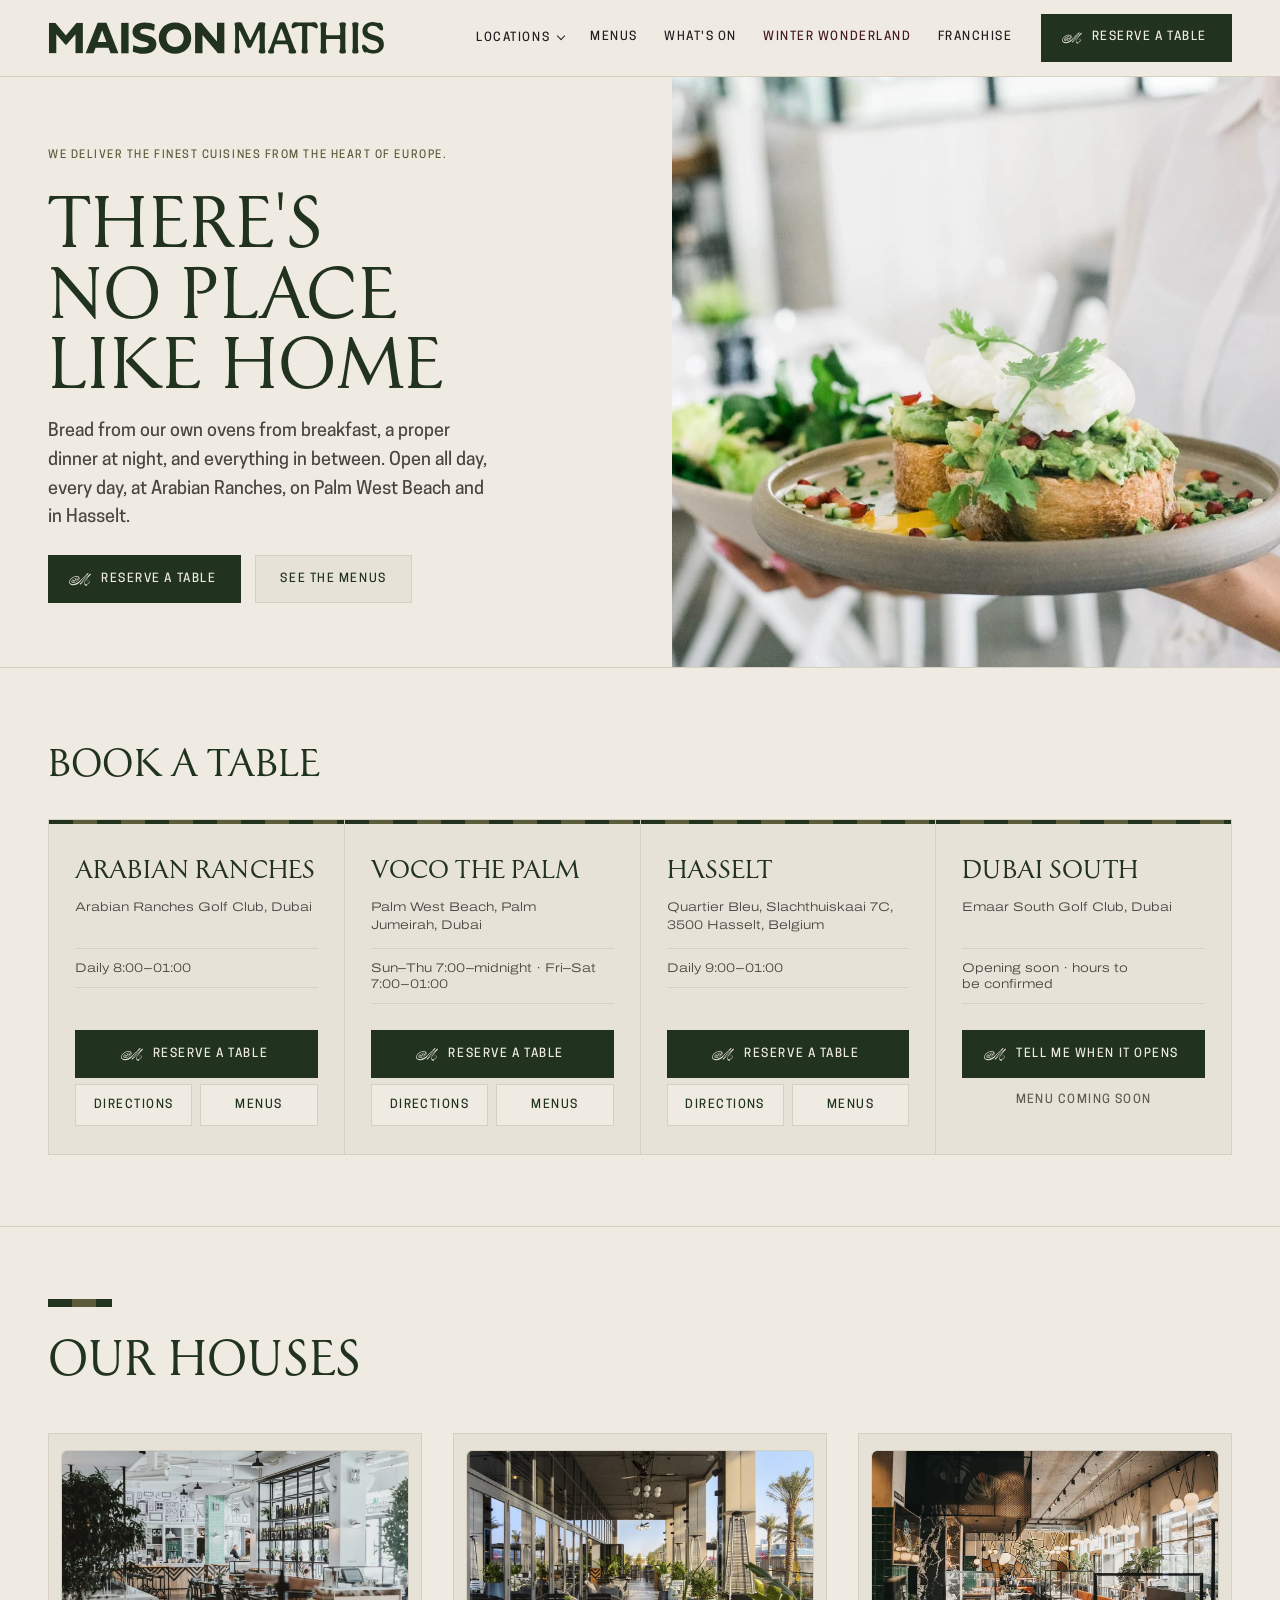
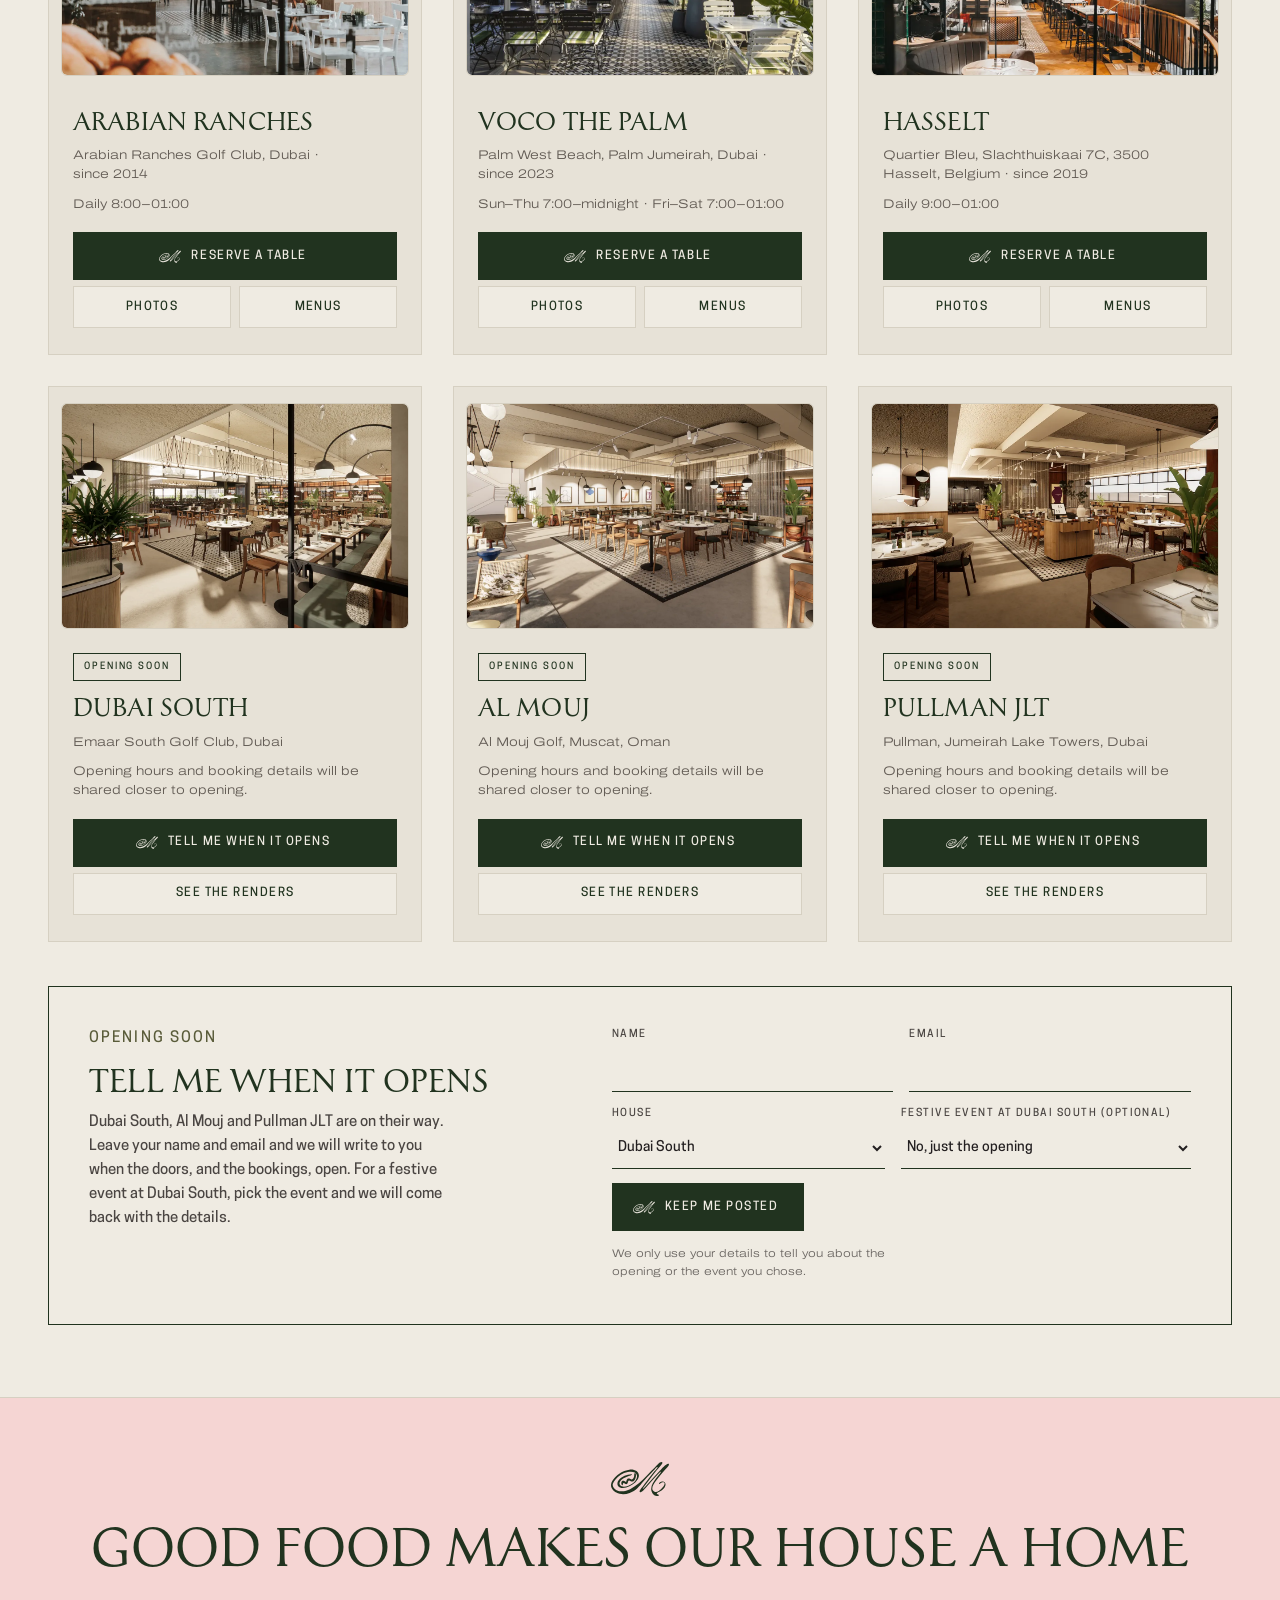
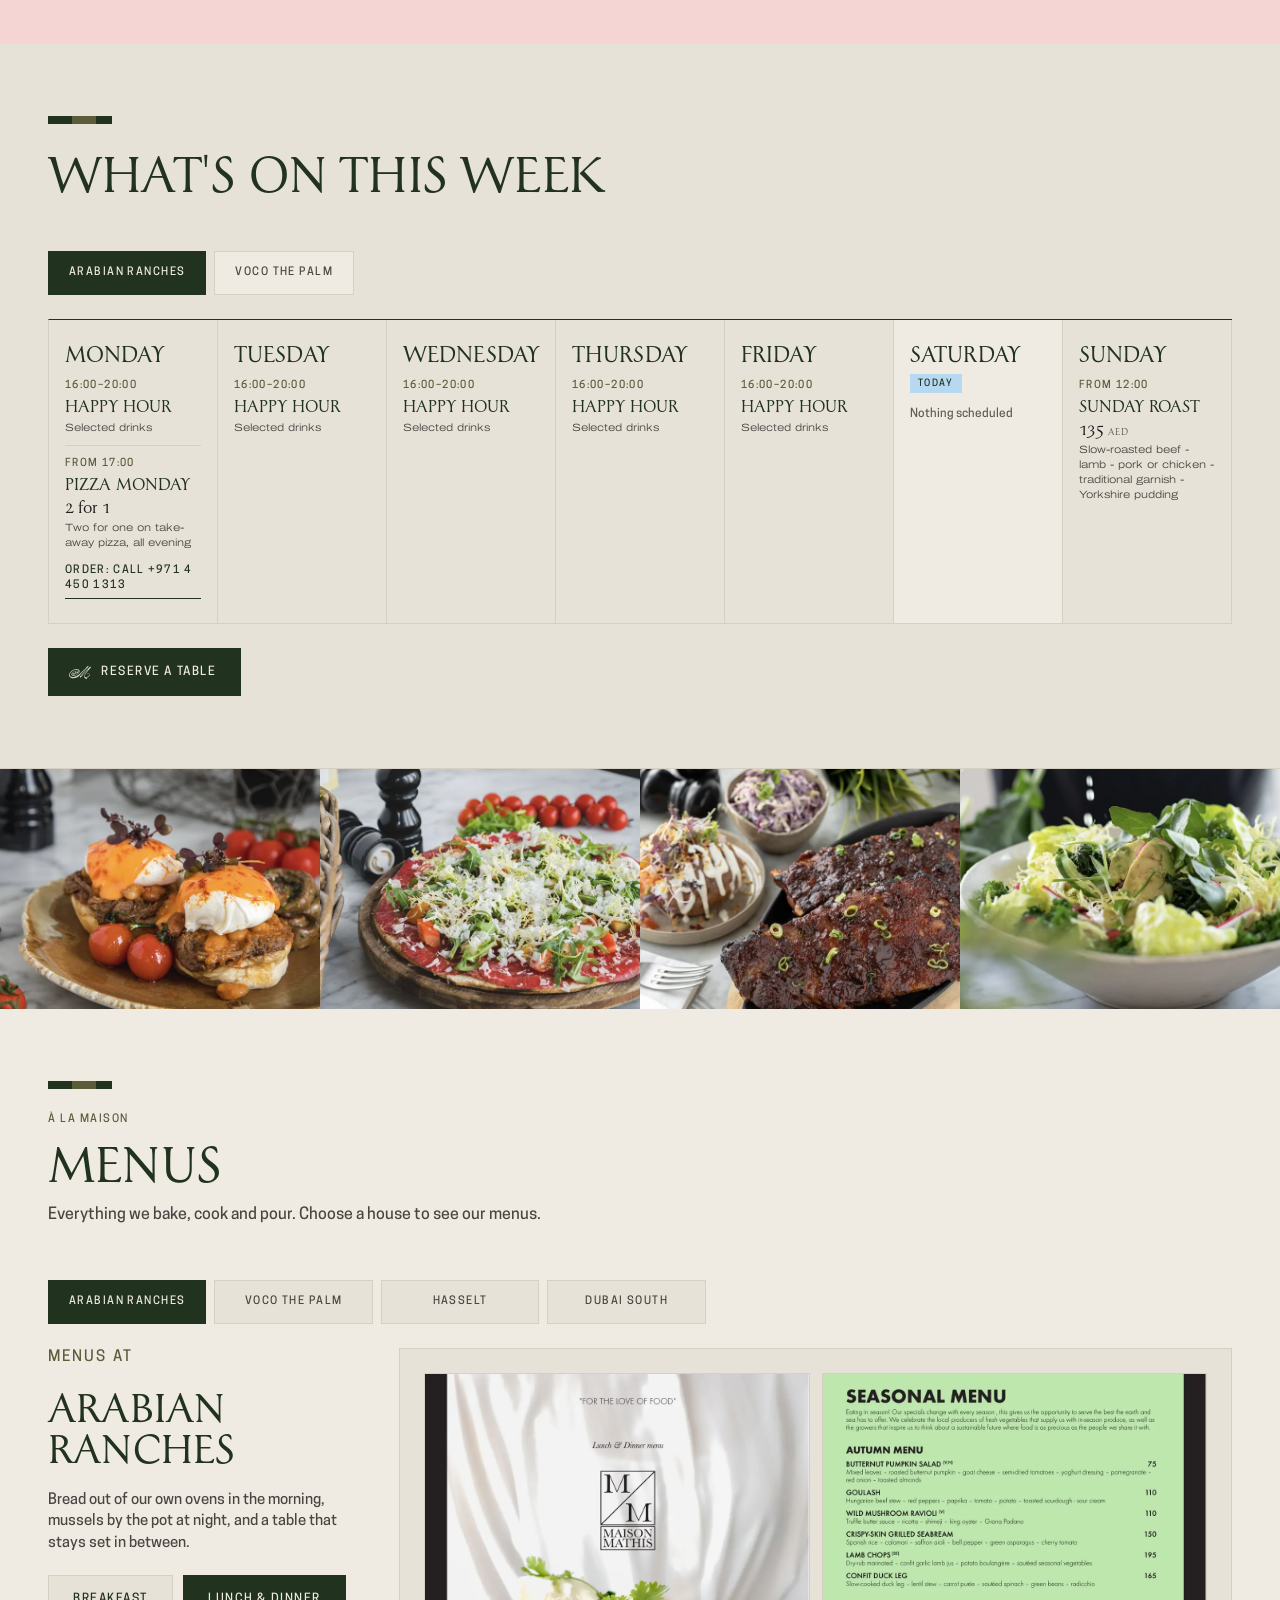
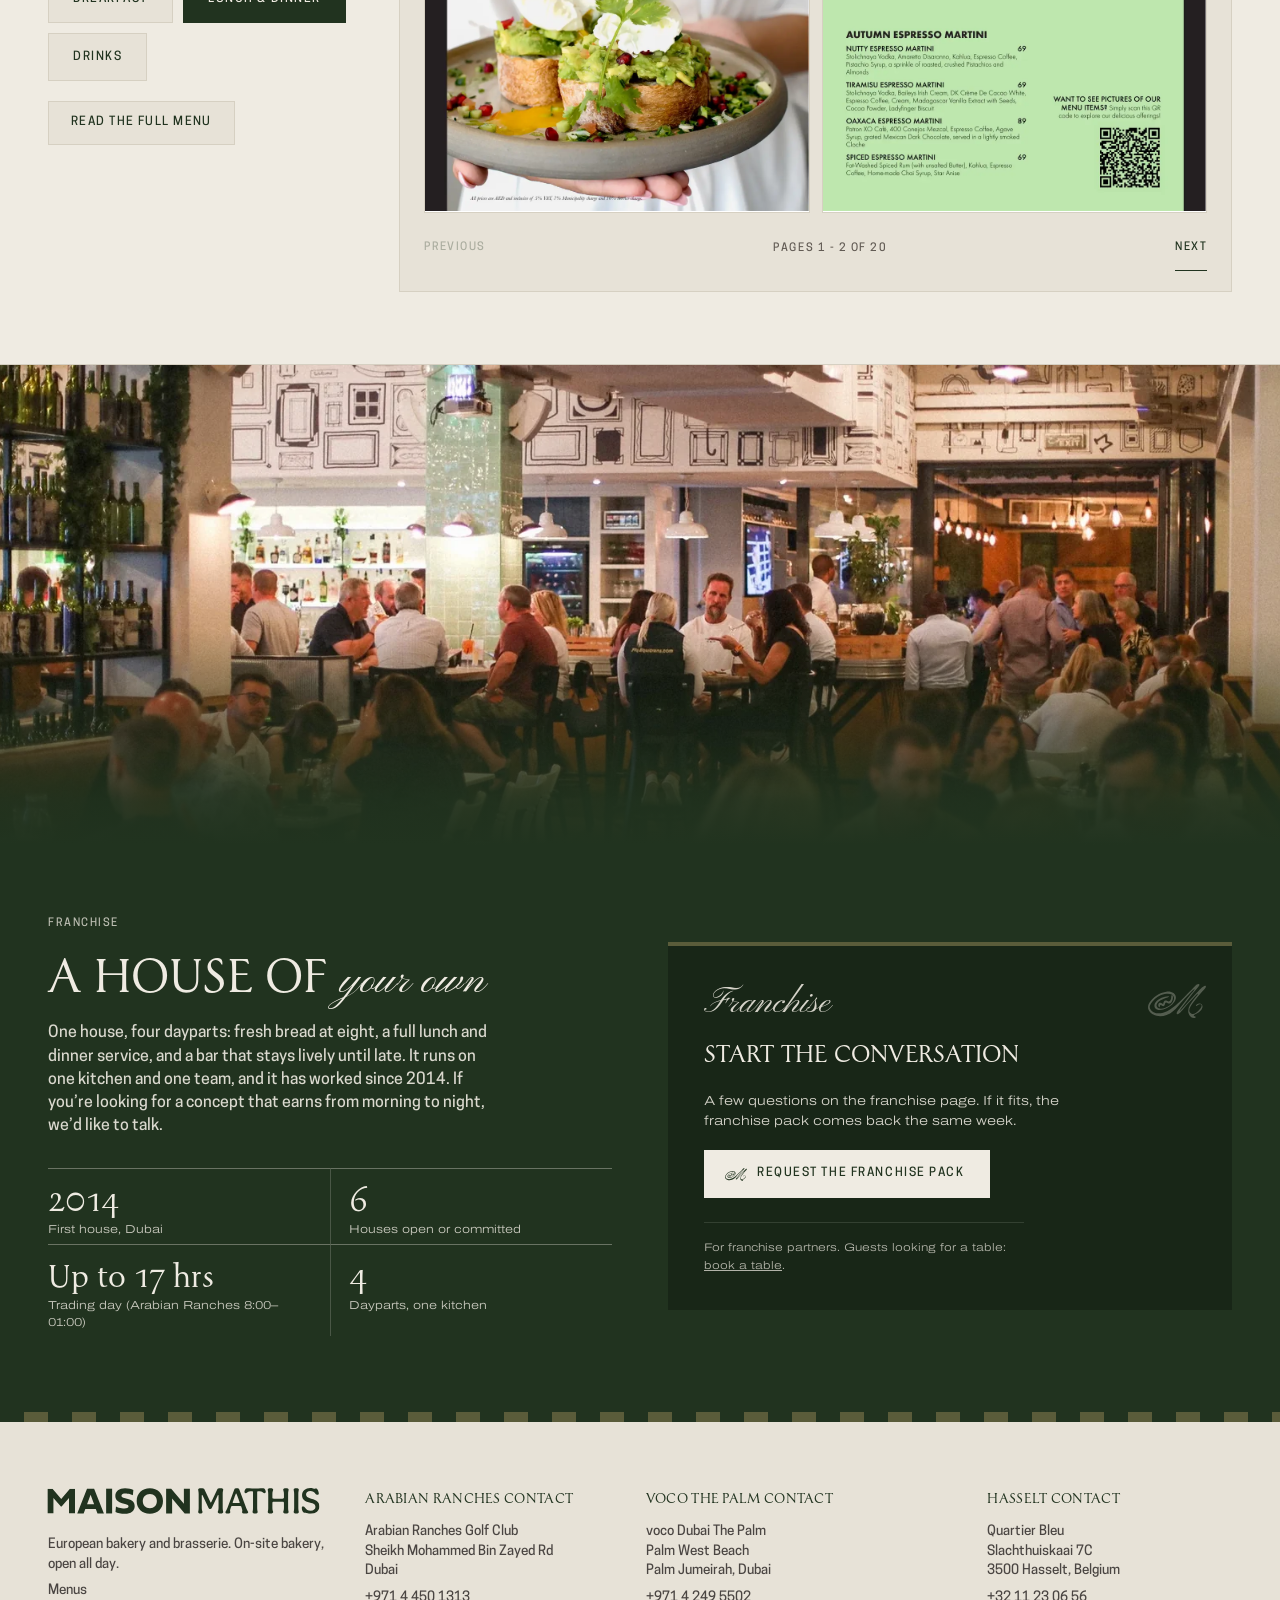
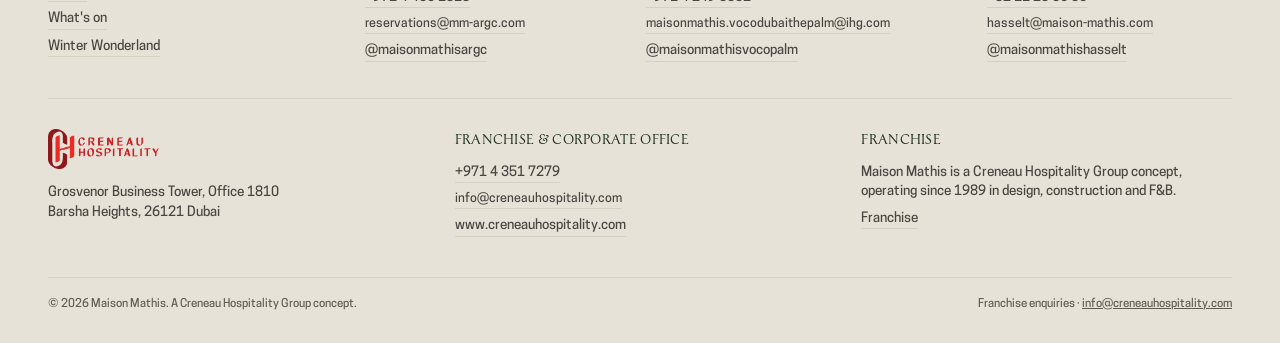
==== commit 25da1c95: "new" ====
--- a/index.html
+++ b/index.html
@@ -24,12 +24,16 @@
 <meta name="twitter:card" content="summary_large_image">
 <meta name="twitter:title" content="Maison Mathis | We deliver the finest cuisines from the Heart of Europe">
 <meta name="twitter:description" content="Known for its authentic bakery, European-inspired cuisine with premium, fresh, simple &amp; honest food. Just good food prepared with love and passion.">
-<link rel="icon" type="image/svg+xml" href="/assets/img/background-9e1c.svg">
+<link rel="preconnect" href="https://www.sevenrooms.com">
+<link rel="dns-prefetch" href="https://www.sevenrooms.com">
+<link rel="preconnect" href="https://widget.servmeco.com">
+<link rel="dns-prefetch" href="https://widget.servmeco.com">
+<link rel="icon" type="image/svg+xml" href="/assets/img/favicon.svg">
 <style>:root{color-scheme:light;box-sizing:border-box;padding-top:env(safe-area-inset-top,0px);padding-bottom:env(safe-area-inset-bottom,0px)}html{scroll-padding-top:env(safe-area-inset-top,0px)}body{margin:0;padding:0;font:14px -apple-system,BlinkMacSystemFont,sans-serif;background:#faf9f5;color:#141413}img{max-width:100%}[hidden]:not([hidden=until-found i]){display:none!important}</style>
 <link rel="preload" as="font" type="font/woff" href="/assets/fonts/tenderness.woff" crossorigin>
 <link rel="preload" as="font" type="font/woff" href="/assets/fonts/cooper-hewitt.woff" crossorigin>
 <link rel="preload" as="font" type="font/woff" href="/assets/fonts/archivo-expanded.woff" crossorigin>
-<link rel="stylesheet" href="/assets/css/site.c8506269.css">
+<link rel="stylesheet" href="/assets/css/site.d7821f0b.css">
 <script type="application/ld+json">
 {
  "@context": "https://schema.org",
@@ -209,45 +213,50 @@
 </script>
 </head>
 <body>
-
-
+<a class="skip" href="#content" id="skipLink">Skip to content</a>
 <header class="site">
   <div class="bar">
     <a class="mark" href="/" aria-label="Maison Mathis home">
-      <img id="dupimg0" src="/assets/img/maison-mathis.svg" alt="Maison Mathis">
+      <img id="dupimg0" src="/assets/img/maison-mathis.svg" alt="Maison Mathis" width="320" height="30">
     </a>
-    <nav class="main">
+    <nav class="main" aria-label="Main">
       <div class="nav-drop">
         <a href="/#locations" aria-haspopup="true">Locations</a>
         <div class="nav-sub">
           <div class="nav-sub-box">
+            <span class="nav-group" aria-hidden="true">Open</span>
             <a href="/arabian-ranches/">Arabian Ranches</a>
             <a href="/voco-the-palm/">voco The Palm</a>
             <a href="/hasselt/">Hasselt</a>
-            <a href="/dubai-south/">Dubai South</a>
-            <a href="/al-mouj/">Al Mouj</a>
-            <a href="/pullman-jlt/">Pullman JLT</a>
-          </div>
-        </div>
-      </div>
+            <span class="nav-group" aria-hidden="true">Opening soon</span>
+            <a href="/dubai-south/">Dubai South <span class="visually-hidden">(opening soon)</span></a>
+            <a href="/al-mouj/">Al Mouj <span class="visually-hidden">(opening soon)</span></a>
+            <a href="/pullman-jlt/">Pullman JLT <span class="visually-hidden">(opening soon)</span></a>
+          </div>
+        </div>
+      </div>
+      <a href="/#menus">Menus</a>
       <a href="/#whatson">What's on</a>
       <a class="ww-link" href="/winter-wonderland/">Winter Wonderland</a>
       <a href="/franchise/">Franchise</a>
     </nav>
-    <a class="btn btn-primary" href="/#book">Reserve a table</a>
-    <button class="burger" type="button" aria-expanded="false" aria-controls="mobileMenu"><span class="burger-label">Menu</span><span class="burger-caret" aria-hidden="true"></span></button>
+    <a class="btn btn-primary bar-reserve" href="/#book" aria-label="Reserve a table"><span class="full">Reserve a table</span><span class="short" aria-hidden="true">Reserve</span></a>
+    <button class="burger" type="button" aria-expanded="false" aria-controls="mobileMenu" aria-label="Open navigation"><span class="burger-icon" aria-hidden="true"><i></i></span></button>
   </div>
   <div class="mmenu" id="mobileMenu" hidden>
     <nav aria-label="Main menu">
       <a class="mm-link" href="/#locations">Locations</a>
       <div class="mm-sub">
+        <span class="mm-group" aria-hidden="true">Open</span>
         <a href="/arabian-ranches/">Arabian Ranches</a>
         <a href="/voco-the-palm/">voco The Palm</a>
         <a href="/hasselt/">Hasselt</a>
-        <a href="/dubai-south/">Dubai South</a>
-        <a href="/al-mouj/">Al Mouj</a>
-        <a href="/pullman-jlt/">Pullman JLT</a>
-      </div>
+        <span class="mm-group" aria-hidden="true">Opening soon</span>
+        <a href="/dubai-south/">Dubai South <span class="visually-hidden">(opening soon)</span></a>
+        <a href="/al-mouj/">Al Mouj <span class="visually-hidden">(opening soon)</span></a>
+        <a href="/pullman-jlt/">Pullman JLT <span class="visually-hidden">(opening soon)</span></a>
+      </div>
+      <a class="mm-link" href="/#menus">Menus</a>
       <a class="mm-link" href="/#whatson">What's on</a>
       <a class="mm-link ww-link" href="/winter-wonderland/">Winter Wonderland</a>
       <a class="mm-link" href="/franchise/">Franchise</a>
@@ -260,21 +269,22 @@
 <main id="top">
 
   <!-- ============ HERO ============ -->
-  <div class="hero">
+  <div class="hero" id="content">
     <div class="hero-copy">
       <p class="label eyebrow">We deliver the finest cuisines from the Heart of Europe.</p>
       <h1>There's no place like home</h1>
       <p class="standfirst">
-        Bread from our own ovens at six in the morning, a proper dinner at night,
-        and everything in between. Open all day, every day.
+        Bread from our own ovens from breakfast, a proper dinner at night,
+        and everything in between. Open all day, every day, at Arabian Ranches,
+        on Palm West Beach and in Hasselt.
       </p>
       <div style="display:flex;gap:14px;flex-wrap:wrap;align-items:center">
-        <a class="btn btn-primary" href="/#book">Reserve a table</a>
+        <a class="btn btn-primary" href="/#book"><span class="lbl">Reserve a table</span></a>
         <a class="btn btn-secondary" href="/#menus">See the menus</a>
       </div>
     </div>
     <div class="hero-media">
-      <img class="hero-img" src="/assets/img/poached-eggs-on-smashed-avocado-and-sourdough-toast-serv.jpg" alt="Poached eggs on smashed avocado and sourdough toast, served on a stoneware plate" decoding="async">
+      <img class="hero-img" src="/assets/img/poached-eggs-on-smashed-avocado-and-sourdough-toast-serv.webp" alt="Poached eggs on smashed avocado and sourdough toast, served on a stoneware plate" width="1200" height="1200" fetchpriority="high" decoding="async">
     </div>
   </div>
 
@@ -286,51 +296,54 @@
       </div>
       <div class="venues">
 
-        <div class="venue">
-          <h3><a href="/arabian-ranches/">Arabian Ranches</a></h3>
+        <div class="venue" data-house="ar">
+          <h3>Arabian Ranches</h3>
           <p class="where">Arabian Ranches Golf Club, Dubai</p>
-          <p class="hours"><span class="status" data-venue="ar"><span class="dot"></span><span class="state">,</span></span></p>
-          <p class="label" style="color:var(--ink-mute)">Daily 8:00 - 01:00</p>
+          <p class="label" style="color:var(--ink-mute)">Daily 8:00&ndash;01:00</p>
           <div class="acts">
-            <a class="btn btn-primary" href="https://www.sevenrooms.com/explore/maisonmathisarabianranches/reservations/create/search/" target="_blank" rel="noopener">Reserve</a>
-            <a class="btn btn-secondary" href="https://www.google.com/maps/dir/?api=1&amp;destination=Maison+Mathis+Arabian+Ranches+Golf+Club+Dubai" target="_blank" rel="noopener">Directions</a>
-            <a class="btn btn-tertiary" href="/#menus-ar" data-menu-loc="ar">Menus</a>
-          </div>
-        </div>
-
-        <div class="venue">
-          <h3><a href="/voco-the-palm/">voco The Palm</a></h3>
-          <p class="where">Palm West Beach, Palm Jumeirah</p>
-          <p class="hours"><span class="status" data-venue="palm"><span class="dot"></span><span class="state">,</span></span></p>
-          <p class="label" style="color:var(--ink-mute)">Sun-Thu 7:00 - 00:00 &middot; Fri-Sat 7:00 - 01:00</p>
+            <a class="btn btn-primary js-reserve" data-house="ar" href="https://www.sevenrooms.com/explore/maisonmathisarabianranches/reservations/create/search/" target="_blank" rel="noopener" aria-label="Reserve a table at Arabian Ranches, opens SevenRooms in a new tab">Reserve a table</a>
+            <div class="acts-links">
+              <a class="btn btn-tertiary" href="https://www.google.com/maps/dir/?api=1&amp;destination=Maison+Mathis+Arabian+Ranches+Golf+Club+Dubai" target="_blank" rel="noopener">Directions</a>
+              <a class="btn btn-tertiary" href="/#menus-ar" data-menu-loc="ar">Menus</a>
+            </div>
+          </div>
+        </div>
+
+        <div class="venue" data-house="palm">
+          <h3>voco The Palm</h3>
+          <p class="where">Palm West Beach, Palm Jumeirah, Dubai</p>
+          <p class="label" style="color:var(--ink-mute)">Sun&ndash;Thu 7:00&ndash;midnight &middot; Fri&ndash;Sat 7:00&ndash;01:00</p>
           <div class="acts">
-            <a class="btn btn-primary" href="https://widget.servmeco.com/?oid=1564" target="_blank" rel="noopener">Reserve</a>
-            <a class="btn btn-secondary" href="https://www.google.com/maps/dir/?api=1&amp;destination=Maison+Mathis+voco+Dubai+The+Palm" target="_blank" rel="noopener">Directions</a>
-            <a class="btn btn-tertiary" href="/#menus-palm" data-menu-loc="palm">Menus</a>
-          </div>
-        </div>
-
-        <div class="venue">
-          <h3><a href="/hasselt/">Hasselt</a></h3>
-          <p class="where">Quartier Bleu, Hasselt, Belgium</p>
-          <p class="hours"><span class="status" data-venue="hasselt"><span class="dot"></span><span class="state">,</span></span></p>
-          <p class="label" style="color:var(--ink-mute)">Daily 9:00 - 01:00</p>
+            <a class="btn btn-primary js-reserve" data-house="palm" href="https://widget.servmeco.com/?oid=1564" target="_blank" rel="noopener" aria-label="Reserve a table at voco The Palm, opens Servmeco in a new tab">Reserve a table</a>
+            <div class="acts-links">
+              <a class="btn btn-tertiary" href="https://www.google.com/maps/dir/?api=1&amp;destination=Maison+Mathis+voco+Dubai+The+Palm" target="_blank" rel="noopener">Directions</a>
+              <a class="btn btn-tertiary" href="/#menus-palm" data-menu-loc="palm">Menus</a>
+            </div>
+          </div>
+        </div>
+
+        <div class="venue" data-house="hasselt">
+          <h3>Hasselt</h3>
+          <p class="where">Quartier Bleu, Slachthuiskaai 7C, 3500 Hasselt, Belgium</p>
+          <p class="label" style="color:var(--ink-mute)">Daily 9:00&ndash;01:00</p>
           <div class="acts">
-            <a class="btn btn-primary" href="https://maison-mathis.be/reserveer" target="_blank" rel="noopener">Reserve</a>
-            <a class="btn btn-secondary" href="https://www.google.com/maps/dir/?api=1&amp;destination=Maison+Mathis+Slachthuiskaai+7C+3500+Hasselt+Belgium" target="_blank" rel="noopener">Directions</a>
-            <a class="btn btn-tertiary" href="/#menus-hasselt" data-menu-loc="hasselt">Menus</a>
-          </div>
-        </div>
-
-        <div class="venue">
-          <h3><a href="/dubai-south/">Dubai South</a></h3>
+            <a class="btn btn-primary js-reserve" data-house="hasselt" href="https://maison-mathis.be/reserveer" target="_blank" rel="noopener" aria-label="Reserve a table at Hasselt, opens maison-mathis.be in Dutch in a new tab">Reserve a table</a>
+            <div class="acts-links">
+              <a class="btn btn-tertiary" href="https://www.google.com/maps/dir/?api=1&amp;destination=Maison+Mathis+Slachthuiskaai+7C+3500+Hasselt+Belgium" target="_blank" rel="noopener">Directions</a>
+              <a class="btn btn-tertiary" href="/#menus-hasselt" data-menu-loc="hasselt">Menus</a>
+            </div>
+          </div>
+        </div>
+
+        <div class="venue" data-house="emaar">
+          <h3>Dubai South</h3>
           <p class="where">Emaar South Golf Club, Dubai</p>
-          <p class="hours"><span class="status shut"><span class="dot"></span><span class="state">Opening soon</span></span></p>
-          <p class="label" style="color:var(--ink-mute)">Hours to be confirmed</p>
+          <p class="label" style="color:var(--ink-mute)">Opening soon &middot; hours to be confirmed</p>
           <div class="acts">
-            <a class="btn btn-primary" href="/#locations">Register interest</a>
-            <a class="btn btn-secondary" href="https://www.google.com/maps/dir/?api=1&amp;destination=Emaar+South+Golf+Club+Dubai" target="_blank" rel="noopener">Directions</a>
-            <a class="btn btn-tertiary" href="/#menus-emaar" data-menu-loc="emaar">Menus</a>
+            <a class="btn btn-primary" href="/#interest" data-interest-house="Dubai South">Tell me when it opens</a>
+            <div class="acts-links">
+              <span class="soon-menu">Menu coming soon</span>
+            </div>
           </div>
         </div>
 
@@ -348,93 +361,156 @@
       <div class="locs">
 
         <article class="loc" id="loc-ar">
-          <div class="shot"><img src="/assets/img/maison-mathis-arabian-ranches-2.webp" alt="Maison Mathis Arabian Ranches" loading="lazy" decoding="async"></div>
+          <div class="shot"><img src="/assets/img/maison-mathis-arabian-ranches-2.webp" alt="The bar and bakery counter at Maison Mathis Arabian Ranches, with fresh bread in the foreground, wine shelves and olive trees behind" width="1400" height="788" loading="lazy" decoding="async"></div>
           <div class="loc-body">
             <span class="badge live">Open</span>
-            <h3><a href="/arabian-ranches/">Arabian Ranches</a></h3>
+            <h3>Arabian Ranches</h3>
             <p class="meta">Arabian Ranches Golf Club, Dubai &middot; since 2014</p>
-            <p class="meta">Daily 8:00 - 01:00</p>
+            <p class="meta">Daily 8:00&ndash;01:00</p>
             <div class="acts">
-              <a class="btn btn-secondary" href="https://www.sevenrooms.com/explore/maisonmathisarabianranches/reservations/create/search/" target="_blank" rel="noopener">Reserve</a>
-              <button type="button" class="btn btn-secondary" data-gallery="ar">Images</button>
-              <a class="btn btn-tertiary" href="/#menus-ar" data-menu-loc="ar">Menus</a>
+              <a class="btn btn-primary js-reserve" data-house="ar" href="https://www.sevenrooms.com/explore/maisonmathisarabianranches/reservations/create/search/" target="_blank" rel="noopener" aria-label="Reserve a table at Arabian Ranches, opens SevenRooms in a new tab">Reserve a table</a>
+              <div class="acts-links">
+                <button type="button" class="btn btn-tertiary" data-gallery="ar">Photos</button>
+                <a class="btn btn-tertiary" href="/#menus-ar" data-menu-loc="ar">Menus</a>
+              </div>
             </div>
           </div>
         </article>
 
         <article class="loc" id="loc-palm">
-          <div class="shot"><img src="/assets/img/maison-mathis-voco-the-palm.webp" alt="Maison Mathis voco The Palm" loading="lazy" decoding="async"></div>
+          <div class="shot"><img src="/assets/img/the-covered-terrace-of-maison-mathis-voco-the-palm-bistr.webp" alt="The covered terrace of Maison Mathis voco The Palm: bistro chairs on patterned tiles, patio heaters, palms and the Palm Jumeirah skyline beyond" width="1200" height="675" loading="lazy" decoding="async"></div>
           <div class="loc-body">
             <span class="badge live">Open</span>
-            <h3><a href="/voco-the-palm/">voco The Palm</a></h3>
-            <p class="meta">Palm West Beach, Palm Jumeirah &middot; since 2023</p>
-            <p class="meta">Sun-Thu 7:00 - 00:00 &middot; Fri-Sat 7:00 - 01:00</p>
+            <h3>voco The Palm</h3>
+            <p class="meta">Palm West Beach, Palm Jumeirah, Dubai &middot; since 2023</p>
+            <p class="meta">Sun&ndash;Thu 7:00&ndash;midnight &middot; Fri&ndash;Sat 7:00&ndash;01:00</p>
             <div class="acts">
-              <a class="btn btn-secondary" href="https://widget.servmeco.com/?oid=1564" target="_blank" rel="noopener">Reserve</a>
-              <button type="button" class="btn btn-secondary" data-gallery="palm">Images</button>
-              <a class="btn btn-tertiary" href="/#menus-palm" data-menu-loc="palm">Menus</a>
+              <a class="btn btn-primary js-reserve" data-house="palm" href="https://widget.servmeco.com/?oid=1564" target="_blank" rel="noopener" aria-label="Reserve a table at voco The Palm, opens Servmeco in a new tab">Reserve a table</a>
+              <div class="acts-links">
+                <button type="button" class="btn btn-tertiary" data-gallery="palm">Photos</button>
+                <a class="btn btn-tertiary" href="/#menus-palm" data-menu-loc="palm">Menus</a>
+              </div>
             </div>
           </div>
         </article>
 
         <article class="loc" id="loc-hasselt">
-          <div class="shot"><img src="/assets/img/maison-mathis-hasselt.webp" alt="Maison Mathis Hasselt" loading="lazy" decoding="async"></div>
+          <div class="shot"><img src="/assets/img/the-marble-bar-and-mezzanine-of-maison-mathis-hasselt-un.webp" alt="The marble bar and mezzanine of Maison Mathis Hasselt under globe pendant lights, with a tan leather banquette along the window" width="1200" height="675" loading="lazy" decoding="async"></div>
           <div class="loc-body">
             <span class="badge live">Open</span>
-            <h3><a href="/hasselt/">Hasselt</a></h3>
-            <p class="meta">Quartier Bleu, Hasselt, Belgium &middot; since 2019</p>
-            <p class="meta">Daily 9:00 - 01:00</p>
+            <h3>Hasselt</h3>
+            <p class="meta">Quartier Bleu, Slachthuiskaai 7C, 3500 Hasselt, Belgium &middot; since 2019</p>
+            <p class="meta">Daily 9:00&ndash;01:00</p>
             <div class="acts">
-              <a class="btn btn-secondary" href="https://maison-mathis.be/reserveer" target="_blank" rel="noopener">Reserve</a>
-              <button type="button" class="btn btn-secondary" data-gallery="hasselt">Images</button>
-              <a class="btn btn-tertiary" href="/#menus-hasselt" data-menu-loc="hasselt">Menus</a>
+              <a class="btn btn-primary js-reserve" data-house="hasselt" href="https://maison-mathis.be/reserveer" target="_blank" rel="noopener" aria-label="Reserve a table at Hasselt, opens maison-mathis.be in Dutch in a new tab">Reserve a table</a>
+              <div class="acts-links">
+                <button type="button" class="btn btn-tertiary" data-gallery="hasselt">Photos</button>
+                <a class="btn btn-tertiary" href="/#menus-hasselt" data-menu-loc="hasselt">Menus</a>
+              </div>
             </div>
           </div>
         </article>
 
         <article class="loc" id="loc-emaar">
-          <div class="shot"><img src="/assets/img/maison-mathis-dubai-south-1.webp" alt="Maison Mathis Dubai South, interior render" loading="lazy" decoding="async"></div>
+          <div class="shot"><img src="/assets/img/maison-mathis-dubai-south-1.webp" alt="Artist's render of the Maison Mathis Dubai South dining room, opening soon" width="1400" height="783" loading="lazy" decoding="async"></div>
           <div class="loc-body">
             <span class="badge soon">Opening soon</span>
-            <h3><a href="/dubai-south/">Dubai South</a></h3>
+            <h3>Dubai South</h3>
             <p class="meta">Emaar South Golf Club, Dubai</p>
+            <p class="meta">Opening hours and booking details will be shared closer to opening.</p>
             <div class="acts">
-              <button type="button" class="btn btn-secondary" data-gallery="emaar">Images</button>
+              <a class="btn btn-primary" href="/#interest" data-interest-house="Dubai South">Tell me when it opens</a>
+              <div class="acts-links">
+                <button type="button" class="btn btn-tertiary" data-gallery="emaar">See the renders</button>
+              </div>
             </div>
           </div>
         </article>
 
         <article class="loc" id="loc-almouj">
-          <div class="shot"><img src="/assets/img/maison-mathis-al-mouj-1.webp" alt="Maison Mathis Al Mouj, interior render" loading="lazy" decoding="async"></div>
+          <div class="shot"><img src="/assets/img/maison-mathis-al-mouj-1.webp" alt="Artist's render of the Maison Mathis Al Mouj dining room, opening soon" width="1400" height="776" loading="lazy" decoding="async"></div>
           <div class="loc-body">
             <span class="badge soon">Opening soon</span>
-            <h3><a href="/al-mouj/">Al Mouj</a></h3>
+            <h3>Al Mouj</h3>
             <p class="meta">Al Mouj Golf, Muscat, Oman</p>
+            <p class="meta">Opening hours and booking details will be shared closer to opening.</p>
             <div class="acts">
-              <button type="button" class="btn btn-secondary" data-gallery="almouj">Images</button>
+              <a class="btn btn-primary" href="/#interest" data-interest-house="Al Mouj">Tell me when it opens</a>
+              <div class="acts-links">
+                <button type="button" class="btn btn-tertiary" data-gallery="almouj">See the renders</button>
+              </div>
             </div>
           </div>
         </article>
 
         <article class="loc" id="loc-pullman">
-          <div class="shot"><img src="/assets/img/maison-mathis-pullman-jlt-1.webp" alt="Maison Mathis Pullman JLT, interior render" loading="lazy" decoding="async"></div>
+          <div class="shot"><img src="/assets/img/maison-mathis-pullman-jlt-1.webp" alt="Artist's render of the Maison Mathis Pullman JLT dining room, opening soon" width="1400" height="788" loading="lazy" decoding="async"></div>
           <div class="loc-body">
             <span class="badge soon">Opening soon</span>
-            <h3><a href="/pullman-jlt/">Pullman JLT</a></h3>
+            <h3>Pullman JLT</h3>
             <p class="meta">Pullman, Jumeirah Lake Towers, Dubai</p>
+            <p class="meta">Opening hours and booking details will be shared closer to opening.</p>
             <div class="acts">
-              <button type="button" class="btn btn-secondary" data-gallery="pullman">Images</button>
+              <a class="btn btn-primary" href="/#interest" data-interest-house="Pullman JLT">Tell me when it opens</a>
+              <div class="acts-links">
+                <button type="button" class="btn btn-tertiary" data-gallery="pullman">See the renders</button>
+              </div>
             </div>
           </div>
         </article>
 
+      </div>
+
+      <div class="interest" id="interest">
+        <div>
+          <p class="label" style="color:var(--olive);margin-bottom:12px">Opening soon</p>
+          <h3>Tell me when it opens</h3>
+          <p>Dubai South, Al Mouj and Pullman JLT are on their way. Leave your name and email and we will write to you when the doors, and the bookings, open. For a festive event at Dubai South, pick the event and we will come back with the details.</p>
+        </div>
+        <form class="form form-light js-interest-form" id="interestForm" name="guest-interest" method="POST" data-netlify="true" data-netlify-honeypot="bot-field">
+          <input type="hidden" name="form-name" value="guest-interest">
+          <p hidden><label>Leave this empty: <input name="bot-field" tabindex="-1" autocomplete="off"></label></p>
+          <div class="field-row">
+            <div class="field">
+              <label for="gi-name">Name</label>
+              <input id="gi-name" name="name" type="text" autocomplete="name" required>
+            </div>
+            <div class="field">
+              <label for="gi-email">Email</label>
+              <input id="gi-email" name="email" type="email" autocomplete="email" required>
+            </div>
+          </div>
+          <div class="field-row">
+            <div class="field">
+              <label for="gi-house">House</label>
+              <select id="gi-house" name="house">
+                <option>Dubai South</option>
+                <option>Al Mouj</option>
+                <option>Pullman JLT</option>
+              </select>
+            </div>
+            <div class="field">
+              <label for="gi-event">Festive event at Dubai South (optional)</label>
+              <select id="gi-event" name="event">
+                <option value="">No, just the opening</option>
+                <option>Tree Lighting Ceremony, 6 December 2026</option>
+                <option>Carol Singers, 13 December 2026</option>
+                <option>Santa's Grotto, 12 or 19 December 2026</option>
+                <option>Christmas Brunch, 25 December 2026</option>
+                <option>New Year's Eve, 31 December 2026</option>
+              </select>
+            </div>
+          </div>
+          <button class="btn btn-primary" type="submit" style="align-self:flex-start">Keep me posted</button>
+          <p class="fineprint" id="interestNote" aria-live="polite">We only use your details to tell you about the opening or the event you chose.</p>
+        </form>
       </div>
     </div>
   </section>
 
   <!-- ============ HOUSE LINE ============ -->
   <div class="house-line">
-    <img class="monogram" src="/assets/img/background-9e1c.svg" alt="">
+    <img class="monogram" src="/assets/img/favicon.svg" alt="">
     <p>Good food makes our house a home</p>
   </div>
 
@@ -458,11 +534,11 @@
           <div class="wk-dayhead"><h3>Monday</h3><span class="wk-today" hidden>Today</span></div>
           <div>
             <ul class="wk-list">
-            <li class="wk-item" data-venue="palm"><span class="wk-time">12:00 - 15:00</span><h4>Le Déjeuner</h4><span class="wk-price">139 <small>AED</small></span><p class="wk-desc">2 courses, still water and a soft drink</p><button type="button" class="btn btn-tertiary wk-more" data-promo="dejeuner">More info</button></li>
-            <li class="wk-item" data-venue="palm"><span class="wk-time">13:00 - 21:00</span><h4>Ribs Feast</h4><span class="wk-price">99 - 249 <small>AED</small></span><p class="wk-desc">Pork ribs, up to unlimited for 2 hours</p><button type="button" class="btn btn-tertiary wk-more" data-promo="ribs">More info</button></li>
-            <li class="wk-item" data-venue="palm"><span class="wk-time">16:00 - 19:00</span><h4>Happy Hour</h4><span class="wk-price">From 35 <small>AED</small></span><p class="wk-desc">Escape the everyday grind with our Happy Hour</p><button type="button" class="btn btn-tertiary wk-more" data-promo="happy">More info</button></li>
-            <li class="wk-item" data-venue="ar"><span class="wk-time">16:00 - 20:00</span><h4>Happy Hour</h4><p class="wk-desc wk-short">Selected drinks</p></li>
-            <li class="wk-item" data-venue="ar"><span class="wk-time">From 17:00</span><h4>Pizza Monday</h4><span class="wk-price">2 for 1</span><p class="wk-desc">Two for one on take-away pizza, all evening</p></li>
+            <li class="wk-item" data-venue="palm"><span class="wk-time">12:00–15:00</span><h4><button type="button" class="wk-title wk-more" data-promo="dejeuner">Le Déjeuner<span class="visually-hidden">, see details</span></button></h4><span class="wk-price">139 <small>AED</small></span><p class="wk-desc">2 courses, still water and a soft drink</p></li>
+            <li class="wk-item" data-venue="palm"><span class="wk-time">13:00–21:00</span><h4><button type="button" class="wk-title wk-more" data-promo="ribs">Ribs Feast<span class="visually-hidden">, see details</span></button></h4><span class="wk-price">99–249 <small>AED</small></span><p class="wk-desc">Pork ribs, up to unlimited for 2 hours</p></li>
+            <li class="wk-item" data-venue="palm"><span class="wk-time">16:00–19:00</span><h4><button type="button" class="wk-title wk-more" data-promo="happy">Happy Hour<span class="visually-hidden">, see details</span></button></h4><span class="wk-price">From 35 <small>AED</small></span><p class="wk-desc">Escape the everyday grind with our Happy Hour</p></li>
+            <li class="wk-item" data-venue="ar"><span class="wk-time">16:00–20:00</span><h4>Happy Hour</h4><p class="wk-desc wk-short">Selected drinks</p></li>
+            <li class="wk-item" data-venue="ar"><span class="wk-time">From 17:00</span><h4>Pizza Monday</h4><span class="wk-price">2 for 1</span><p class="wk-desc">Two for one on take-away pizza, all evening</p><a class="wk-order" href="tel:+97144501313">Order: call +971 4 450 1313</a></li>
             </ul>
             <p class="wk-none" hidden>Nothing scheduled</p>
           </div>
@@ -471,10 +547,10 @@
           <div class="wk-dayhead"><h3>Tuesday</h3><span class="wk-today" hidden>Today</span></div>
           <div>
             <ul class="wk-list">
-            <li class="wk-item" data-venue="palm"><span class="wk-time">12:00 - 15:00</span><h4>Le Déjeuner</h4><span class="wk-price">139 <small>AED</small></span><p class="wk-desc">2 courses, still water and a soft drink</p><button type="button" class="btn btn-tertiary wk-more" data-promo="dejeuner">More info</button></li>
-            <li class="wk-item" data-venue="palm"><span class="wk-time">13:00 - 21:00</span><h4>Taco &amp; Margarita Tuesday</h4><span class="wk-price">109 <small>AED</small></span><p class="wk-desc">Freshly made tacos with three different flavours</p><button type="button" class="btn btn-tertiary wk-more" data-promo="tacos">More info</button></li>
-            <li class="wk-item" data-venue="palm"><span class="wk-time">16:00 - 19:00</span><h4>Happy Hour</h4><span class="wk-price">From 35 <small>AED</small></span><p class="wk-desc">Escape the everyday grind with our Happy Hour</p><button type="button" class="btn btn-tertiary wk-more" data-promo="happy">More info</button></li>
-            <li class="wk-item" data-venue="ar"><span class="wk-time">16:00 - 20:00</span><h4>Happy Hour</h4><p class="wk-desc wk-short">Selected drinks</p></li>
+            <li class="wk-item" data-venue="palm"><span class="wk-time">12:00–15:00</span><h4><button type="button" class="wk-title wk-more" data-promo="dejeuner">Le Déjeuner<span class="visually-hidden">, see details</span></button></h4><span class="wk-price">139 <small>AED</small></span><p class="wk-desc">2 courses, still water and a soft drink</p></li>
+            <li class="wk-item" data-venue="palm"><span class="wk-time">13:00–21:00</span><h4><button type="button" class="wk-title wk-more" data-promo="tacos">Taco &amp; Margarita Tuesday<span class="visually-hidden">, see details</span></button></h4><span class="wk-price">109 <small>AED</small></span><p class="wk-desc">Freshly made tacos with three different flavours</p></li>
+            <li class="wk-item" data-venue="palm"><span class="wk-time">16:00–19:00</span><h4><button type="button" class="wk-title wk-more" data-promo="happy">Happy Hour<span class="visually-hidden">, see details</span></button></h4><span class="wk-price">From 35 <small>AED</small></span><p class="wk-desc">Escape the everyday grind with our Happy Hour</p></li>
+            <li class="wk-item" data-venue="ar"><span class="wk-time">16:00–20:00</span><h4>Happy Hour</h4><p class="wk-desc wk-short">Selected drinks</p></li>
             </ul>
             <p class="wk-none" hidden>Nothing scheduled</p>
           </div>
@@ -483,10 +559,10 @@
           <div class="wk-dayhead"><h3>Wednesday</h3><span class="wk-today" hidden>Today</span></div>
           <div>
             <ul class="wk-list">
-            <li class="wk-item" data-venue="palm"><span class="wk-time">12:00 - 15:00</span><h4>Le Déjeuner</h4><span class="wk-price">139 <small>AED</small></span><p class="wk-desc">2 courses, still water and a soft drink</p><button type="button" class="btn btn-tertiary wk-more" data-promo="dejeuner">More info</button></li>
-            <li class="wk-item" data-venue="palm"><span class="wk-time">13:00 - 21:00</span><h4>Mussels &amp; Mates</h4><span class="wk-price">99 - 229 <small>AED</small></span><p class="wk-desc">Each bite promises a taste of the sea, perfectly complemented by your choice of alcoholic beverage</p><button type="button" class="btn btn-tertiary wk-more" data-promo="mussels">More info</button></li>
-            <li class="wk-item" data-venue="palm"><span class="wk-time">16:00 - 19:00</span><h4>Happy Hour</h4><span class="wk-price">From 35 <small>AED</small></span><p class="wk-desc">Escape the everyday grind with our Happy Hour</p><button type="button" class="btn btn-tertiary wk-more" data-promo="happy">More info</button></li>
-            <li class="wk-item" data-venue="ar"><span class="wk-time">16:00 - 20:00</span><h4>Happy Hour</h4><p class="wk-desc wk-short">Selected drinks</p></li>
+            <li class="wk-item" data-venue="palm"><span class="wk-time">12:00–15:00</span><h4><button type="button" class="wk-title wk-more" data-promo="dejeuner">Le Déjeuner<span class="visually-hidden">, see details</span></button></h4><span class="wk-price">139 <small>AED</small></span><p class="wk-desc">2 courses, still water and a soft drink</p></li>
+            <li class="wk-item" data-venue="palm"><span class="wk-time">13:00–21:00</span><h4><button type="button" class="wk-title wk-more" data-promo="mussels">Mussels &amp; Mates<span class="visually-hidden">, see details</span></button></h4><span class="wk-price">99–229 <small>AED</small></span><p class="wk-desc">Each bite promises a taste of the sea, perfectly complemented by your choice of alcoholic beverage</p></li>
+            <li class="wk-item" data-venue="palm"><span class="wk-time">16:00–19:00</span><h4><button type="button" class="wk-title wk-more" data-promo="happy">Happy Hour<span class="visually-hidden">, see details</span></button></h4><span class="wk-price">From 35 <small>AED</small></span><p class="wk-desc">Escape the everyday grind with our Happy Hour</p></li>
+            <li class="wk-item" data-venue="ar"><span class="wk-time">16:00–20:00</span><h4>Happy Hour</h4><p class="wk-desc wk-short">Selected drinks</p></li>
             </ul>
             <p class="wk-none" hidden>Nothing scheduled</p>
           </div>
@@ -495,10 +571,10 @@
           <div class="wk-dayhead"><h3>Thursday</h3><span class="wk-today" hidden>Today</span></div>
           <div>
             <ul class="wk-list">
-            <li class="wk-item" data-venue="palm"><span class="wk-time">12:00 - 15:00</span><h4>Le Déjeuner</h4><span class="wk-price">139 <small>AED</small></span><p class="wk-desc">2 courses, still water and a soft drink</p><button type="button" class="btn btn-tertiary wk-more" data-promo="dejeuner">More info</button></li>
-            <li class="wk-item" data-venue="palm"><span class="wk-time">13:00 - 21:00</span><h4>Bits &amp; Bites</h4><span class="wk-price">195 - 299 <small>AED</small></span><p class="wk-desc">Chef's bites or pizza with 2 house drinks</p><button type="button" class="btn btn-tertiary wk-more" data-promo="bits">More info</button></li>
-            <li class="wk-item" data-venue="palm"><span class="wk-time">16:00 - 19:00</span><h4>Happy Hour</h4><span class="wk-price">From 35 <small>AED</small></span><p class="wk-desc">Escape the everyday grind with our Happy Hour</p><button type="button" class="btn btn-tertiary wk-more" data-promo="happy">More info</button></li>
-            <li class="wk-item" data-venue="ar"><span class="wk-time">16:00 - 20:00</span><h4>Happy Hour</h4><p class="wk-desc wk-short">Selected drinks</p></li>
+            <li class="wk-item" data-venue="palm"><span class="wk-time">12:00–15:00</span><h4><button type="button" class="wk-title wk-more" data-promo="dejeuner">Le Déjeuner<span class="visually-hidden">, see details</span></button></h4><span class="wk-price">139 <small>AED</small></span><p class="wk-desc">2 courses, still water and a soft drink</p></li>
+            <li class="wk-item" data-venue="palm"><span class="wk-time">13:00–21:00</span><h4><button type="button" class="wk-title wk-more" data-promo="bits">Bits &amp; Bites<span class="visually-hidden">, see details</span></button></h4><span class="wk-price">195–299 <small>AED</small></span><p class="wk-desc">Chef's bites or pizza with 2 house drinks</p></li>
+            <li class="wk-item" data-venue="palm"><span class="wk-time">16:00–19:00</span><h4><button type="button" class="wk-title wk-more" data-promo="happy">Happy Hour<span class="visually-hidden">, see details</span></button></h4><span class="wk-price">From 35 <small>AED</small></span><p class="wk-desc">Escape the everyday grind with our Happy Hour</p></li>
+            <li class="wk-item" data-venue="ar"><span class="wk-time">16:00–20:00</span><h4>Happy Hour</h4><p class="wk-desc wk-short">Selected drinks</p></li>
             </ul>
             <p class="wk-none" hidden>Nothing scheduled</p>
           </div>
@@ -507,9 +583,9 @@
           <div class="wk-dayhead"><h3>Friday</h3><span class="wk-today" hidden>Today</span></div>
           <div>
             <ul class="wk-list">
-            <li class="wk-item" data-venue="palm"><span class="wk-time">12:00 - 15:00</span><h4>Le Déjeuner</h4><span class="wk-price">139 <small>AED</small></span><p class="wk-desc">2 courses, still water and a soft drink</p><button type="button" class="btn btn-tertiary wk-more" data-promo="dejeuner">More info</button></li>
-            <li class="wk-item" data-venue="palm"><span class="wk-time">16:00 - 19:00</span><h4>Happy Hour</h4><span class="wk-price">From 35 <small>AED</small></span><p class="wk-desc">Escape the everyday grind with our Happy Hour</p><button type="button" class="btn btn-tertiary wk-more" data-promo="happy">More info</button></li>
-            <li class="wk-item" data-venue="ar"><span class="wk-time">16:00 - 20:00</span><h4>Happy Hour</h4><p class="wk-desc wk-short">Selected drinks</p></li>
+            <li class="wk-item" data-venue="palm"><span class="wk-time">12:00–15:00</span><h4><button type="button" class="wk-title wk-more" data-promo="dejeuner">Le Déjeuner<span class="visually-hidden">, see details</span></button></h4><span class="wk-price">139 <small>AED</small></span><p class="wk-desc">2 courses, still water and a soft drink</p></li>
+            <li class="wk-item" data-venue="palm"><span class="wk-time">16:00–19:00</span><h4><button type="button" class="wk-title wk-more" data-promo="happy">Happy Hour<span class="visually-hidden">, see details</span></button></h4><span class="wk-price">From 35 <small>AED</small></span><p class="wk-desc">Escape the everyday grind with our Happy Hour</p></li>
+            <li class="wk-item" data-venue="ar"><span class="wk-time">16:00–20:00</span><h4>Happy Hour</h4><p class="wk-desc wk-short">Selected drinks</p></li>
             </ul>
             <p class="wk-none" hidden>Nothing scheduled</p>
           </div>
@@ -518,8 +594,8 @@
           <div class="wk-dayhead"><h3>Saturday</h3><span class="wk-today" hidden>Today</span></div>
           <div>
             <ul class="wk-list">
-            <li class="wk-item" data-venue="palm"><span class="wk-time">13:30 - 17:00</span><h4>Brunch</h4><span class="wk-price">199 - 449 <small>AED</small></span><p class="wk-desc">Enjoy live entertainment by Natalie the Singer and Alex the Saxophonist</p><button type="button" class="btn btn-tertiary wk-more" data-promo="brunch">More info</button></li>
-            <li class="wk-item" data-venue="palm"><span class="wk-time">16:00 - 19:00</span><h4>Happy Hour</h4><span class="wk-price">From 35 <small>AED</small></span><p class="wk-desc">Escape the everyday grind with our Happy Hour</p><button type="button" class="btn btn-tertiary wk-more" data-promo="happy">More info</button></li>
+            <li class="wk-item" data-venue="palm"><span class="wk-time">13:30–17:00</span><h4><button type="button" class="wk-title wk-more" data-promo="brunch">Brunch<span class="visually-hidden">, see details</span></button></h4><span class="wk-price">199–449 <small>AED</small></span><p class="wk-desc">Enjoy live entertainment by Natalie the Singer and Alex the Saxophonist</p></li>
+            <li class="wk-item" data-venue="palm"><span class="wk-time">16:00–19:00</span><h4><button type="button" class="wk-title wk-more" data-promo="happy">Happy Hour<span class="visually-hidden">, see details</span></button></h4><span class="wk-price">From 35 <small>AED</small></span><p class="wk-desc">Escape the everyday grind with our Happy Hour</p></li>
             </ul>
             <p class="wk-none" hidden>Nothing scheduled</p>
           </div>
@@ -528,8 +604,8 @@
           <div class="wk-dayhead"><h3>Sunday</h3><span class="wk-today" hidden>Today</span></div>
           <div>
             <ul class="wk-list">
-            <li class="wk-item" data-venue="palm"><span class="wk-time">13:00 - 21:00</span><h4>Sunday Roast</h4><span class="wk-price">129 - 249 <small>AED</small></span><p class="wk-desc">Beef, lamb or chicken with all the trimmings</p><button type="button" class="btn btn-tertiary wk-more" data-promo="roast">More info</button></li>
-            <li class="wk-item" data-venue="palm"><span class="wk-time">16:00 - 19:00</span><h4>Happy Hour</h4><span class="wk-price">From 35 <small>AED</small></span><p class="wk-desc">Escape the everyday grind with our Happy Hour</p><button type="button" class="btn btn-tertiary wk-more" data-promo="happy">More info</button></li>
+            <li class="wk-item" data-venue="palm"><span class="wk-time">13:00–21:00</span><h4><button type="button" class="wk-title wk-more" data-promo="roast">Sunday Roast<span class="visually-hidden">, see details</span></button></h4><span class="wk-price">129–249 <small>AED</small></span><p class="wk-desc">Beef, lamb or chicken with all the trimmings</p></li>
+            <li class="wk-item" data-venue="palm"><span class="wk-time">16:00–19:00</span><h4><button type="button" class="wk-title wk-more" data-promo="happy">Happy Hour<span class="visually-hidden">, see details</span></button></h4><span class="wk-price">From 35 <small>AED</small></span><p class="wk-desc">Escape the everyday grind with our Happy Hour</p></li>
             <li class="wk-item" data-venue="ar"><span class="wk-time">From 12:00</span><h4>Sunday Roast</h4><span class="wk-price">135 <small>AED</small></span><p class="wk-desc">Slow-roasted beef - lamb - pork or chicken - traditional garnish - Yorkshire pudding</p></li>
             </ul>
             <p class="wk-none" hidden>Nothing scheduled</p>
@@ -572,25 +648,26 @@
         <div class="menu-wrap">
           <div class="menu-aside">
             <p class="label" style="color:var(--olive)">Menus at</p>
-            <h2>Arabian Ranches</h2>
+            <h3>Arabian Ranches</h3>
             <p>Bread out of our own ovens in the morning, mussels by the pot at night, and a table that stays set in between.</p>
-            <div class="menu-list">
+            <div class="menu-list" role="group" aria-label="Choose a menu">
               <button class="btn btn-secondary" type="button" data-menu-tab="breakfast" aria-pressed="false">Breakfast</button>
               <button class="btn btn-secondary" type="button" data-menu-tab="lunch" aria-pressed="true">Lunch &amp; dinner</button>
+              <button class="btn btn-secondary" type="button" data-menu-tab="drinks" aria-pressed="false">Drinks</button>
             </div>
             <div><button class="btn btn-tertiary" type="button" data-read="ar">Read the full menu</button></div>
           </div>
           <div class="mn-book" data-loc="ar" data-type="lunch">
-            <div class="mn-spread">
-              <button type="button" class="mn-pg" data-n="0"><img alt="" decoding="async"></button>
-              <button type="button" class="mn-pg" data-n="1"><img alt="" decoding="async"></button>
-            </div>
-            <div class="mn-ctl">
-              <button type="button" class="mn-nav" data-dir="-1">Prev</button>
-              <span class="mn-count"></span>
-              <button type="button" class="mn-nav" data-dir="1">Next</button>
-            </div>
-          </div>
+                <div class="mn-spread">
+                  <button type="button" class="mn-pg" data-n="0"><img alt="" decoding="async"></button>
+                  <button type="button" class="mn-pg" data-n="1"><img alt="" decoding="async"></button>
+                </div>
+                <div class="mn-ctl">
+                  <button type="button" class="mn-nav" data-dir="-1">Previous</button>
+                  <span class="mn-count"></span>
+                  <button type="button" class="mn-nav" data-dir="1">Next</button>
+                </div>
+              </div>
         </div>
       </div>
 
@@ -599,7 +676,7 @@
         <div class="menu-wrap">
           <div class="menu-aside">
             <p class="label" style="color:var(--olive)">Menus at</p>
-            <h2>voco The Palm</h2>
+            <h3>voco The Palm</h3>
             <p>Breakfast, lunch and dinner at voco Dubai The Palm, on Palm West Beach.</p>
             <div class="menu-list">
               <button class="btn btn-secondary" type="button" data-menu-tab="breakfast" aria-pressed="false">Breakfast</button>
@@ -607,17 +684,17 @@
             </div>
             <div><button class="btn btn-tertiary" type="button" data-read="palm">Read the full menu</button></div>
           </div>
-          <div class="mn-book" data-loc="palm" data-type="lunch">
+          <div class="mn-book-wrap"><div class="mn-book" data-loc="palm" data-type="lunch">
             <div class="mn-spread">
               <button type="button" class="mn-pg" data-n="0"><img alt="" decoding="async"></button>
               <button type="button" class="mn-pg" data-n="1"><img alt="" decoding="async"></button>
             </div>
             <div class="mn-ctl">
-              <button type="button" class="mn-nav" data-dir="-1">Prev</button>
+              <button type="button" class="mn-nav" data-dir="-1">Previous</button>
               <span class="mn-count"></span>
               <button type="button" class="mn-nav" data-dir="1">Next</button>
             </div>
-          </div>
+          </div></div>
         </div>
       </div>
 
@@ -626,7 +703,7 @@
         <div class="menu-wrap">
           <div class="menu-aside">
             <p class="label" style="color:var(--olive)">Menus at</p>
-            <h2>Hasselt</h2>
+            <h3>Hasselt</h3>
             <p>Breakfast from nine, lunch and apero through the day, and a full bar, at our house in Hasselt.</p>
             <div class="menu-list">
               <button class="btn btn-secondary" type="button" data-menu-tab="breakfast" aria-pressed="false">Breakfast</button>
@@ -635,17 +712,17 @@
             </div>
             <div><button class="btn btn-tertiary" type="button" data-read="hasselt">Read the full menu</button></div>
           </div>
-          <div class="mn-book" data-loc="hasselt" data-type="lunch">
+          <div class="mn-book-wrap"><div class="mn-book" data-loc="hasselt" data-type="lunch">
             <div class="mn-spread">
               <button type="button" class="mn-pg" data-n="0"><img alt="" decoding="async"></button>
               <button type="button" class="mn-pg" data-n="1"><img alt="" decoding="async"></button>
             </div>
             <div class="mn-ctl">
-              <button type="button" class="mn-nav" data-dir="-1">Prev</button>
+              <button type="button" class="mn-nav" data-dir="-1">Previous</button>
               <span class="mn-count"></span>
               <button type="button" class="mn-nav" data-dir="1">Next</button>
             </div>
-          </div>
+          </div></div>
         </div>
       </div>
 
@@ -654,7 +731,7 @@
         <div class="mn-soon">
           <p class="label" style="color:var(--olive)">Menus at</p>
           <h3>Dubai South</h3>
-          <p>Dubai South is opening soon. Its menus will be shared closer to opening.</p>
+          <p>Dubai South is opening soon. Its menus will be shared closer to opening. <a href="/#interest">Tell me when it opens</a>.</p>
         </div>
       </div>
     </div>
@@ -680,72 +757,18 @@
           <div class="facts">
             <div class="fact"><b>2014</b><span>First house, Dubai</span></div>
             <div class="fact"><b>6</b><span>Houses open or committed</span></div>
-            <div class="fact"><b>17 hrs</b><span>Trading day, 8:00-01:00</span></div>
+            <div class="fact"><b>Up to 17 hrs</b><span>Trading day (Arabian Ranches 8:00&ndash;01:00)</span></div>
             <div class="fact"><b>4</b><span>Dayparts, one kitchen</span></div>
           </div>
-          <p class="desc" style="opacity:.72">
-            Formats from 180 to 420 sqm - golf clubhouse, hotel ground floor, high-street standalone.
-          </p>
-          <a class="btn btn-tertiary" href="/franchise/" style="align-self:flex-start">Read about franchising</a>
-        </div>
-
-        <form class="form js-franchise-form" id="homeFranchiseForm" name="franchise-enquiry" method="POST" action="/franchise/thank-you/" data-netlify="true" netlify-honeypot="bot-field" style="align-self:center">
-          <input type="hidden" name="form-name" value="franchise-enquiry">
-          <input type="hidden" name="source" value="Homepage">
-          <p hidden><label>Leave this empty: <input name="bot-field" tabindex="-1" autocomplete="off"></label></p>
+        </div>
+
+        <div class="fr-cta"><div class="inner">
+          <p class="script-word" aria-hidden="true">Franchise</p>
           <h3>Start the conversation</h3>
-          <p class="desc" style="opacity:.8">
-            A few questions. If it fits, the franchise pack comes back the same week.
-          </p>
-          <div class="field-row">
-            <div class="field">
-              <label for="hf-name">Name</label>
-              <input id="hf-name" name="name" type="text" autocomplete="name" placeholder="" required>
-            </div>
-            <div class="field">
-              <label for="hf-market">Market or territory</label>
-              <input id="hf-market" name="market" type="text" autocomplete="off" placeholder="" required>
-            </div>
-          </div>
-          <div class="field-row">
-            <div class="field">
-              <label for="hf-email">Email</label>
-              <input id="hf-email" name="email" type="email" autocomplete="email" placeholder="" required>
-            </div>
-            <div class="field">
-              <label for="hf-phone">Phone (optional)</label>
-              <input id="hf-phone" name="phone" type="tel" autocomplete="tel" placeholder="">
-            </div>
-          </div>
-          <div class="field">
-            <label for="hf-units">Existing F&amp;B units you operate</label>
-            <select id="hf-units" name="units">
-              <option>None yet</option>
-              <option>1-3</option>
-              <option>4-10</option>
-              <option>More than 10</option>
-            </select>
-          </div>
-          <div class="field">
-            <label for="hf-capital">Capital available</label>
-            <select id="hf-capital" name="capital">
-              <option>Under 2m AED</option>
-              <option>2-5m AED</option>
-              <option>5-10m AED</option>
-              <option>Above 10m AED</option>
-            </select>
-          </div>
-          <div class="field">
-            <label for="hf-when">Target opening</label>
-            <select id="hf-when" name="opening">
-              <option>Within 12 months</option>
-              <option>12-24 months</option>
-              <option>Exploring</option>
-            </select>
-          </div>
-          <button class="btn btn-primary" type="submit" style="align-self:flex-start">Request the franchise pack</button>
-          <p class="fineprint" id="homeFranchiseNote" aria-live="polite">Your answers go straight to our team at info@creneauhospitality.com. We only use your details to reply to your enquiry.</p>
-        </form>
+          <p>A few questions on the franchise page. If it fits, the franchise pack comes back the same week.</p>
+          <a class="btn btn-primary" href="/franchise/#franchise-form">Request the franchise pack</a>
+          <p class="fineprint">For franchise partners. Guests looking for a table: <a href="/#book" style="color:inherit">book a table</a>.</p>
+        </div></div>
 
       </div>
     </div>
@@ -753,7 +776,7 @@
 
 
 
-  <div class="reader" id="menuReader" hidden role="dialog" aria-modal="true" aria-label="Menu">
+  <div class="reader" id="menuReader" hidden role="dialog" aria-modal="true" aria-labelledby="rTitle">
     <div class="reader-bar">
       <span class="title" id="rTitle">Lunch &amp; Dinner</span>
       <span class="menu-switch">
@@ -763,6 +786,7 @@
       </span>
       <span class="count" id="rCount">Page 1 of 7</span>
       <span class="sp"></span>
+      <button class="rbtn" id="rZoom" type="button" aria-pressed="false">Zoom</button>
       <button class="rbtn" id="rPrev" type="button">Previous</button>
       <button class="rbtn" id="rNext" type="button">Next</button>
       <button class="rbtn" id="rClose" type="button">Close</button>
@@ -782,38 +806,39 @@
     <div class="foot-grid">
 
       <div class="col mark">
-        <img src="/assets/img/maison-mathis.svg" alt="Maison Mathis">
+        <img src="/assets/img/maison-mathis.svg" alt="Maison Mathis" width="320" height="26">
         <p>European bakery and brasserie. On-site bakery, open all day.</p>
-        <a href="/#whatson">What's on this week</a>
+        <a href="/#menus">Menus</a>
+        <a href="/#whatson">What's on</a>
         <a href="/winter-wonderland/">Winter Wonderland</a>
       </div>
 
       <div>
-        <h4><a href="/arabian-ranches/">Arabian Ranches</a></h4>
+        <h2 class="foot-h">Arabian Ranches contact</h2>
         <div class="col">
           <p>Arabian Ranches Golf Club<br>Sheikh Mohammed Bin Zayed Rd<br>Dubai</p>
-          <a href="/#book">+971 4 450 1313</a>
+          <a href="tel:+97144501313">+971 4 450 1313</a>
           <a href="mailto:reservations@mm-argc.com">reservations@mm-argc.com</a>
           <a href="https://www.instagram.com/maisonmathisargc" target="_blank" rel="noopener">@maisonmathisargc</a>
         </div>
       </div>
 
       <div>
-        <h4><a href="/voco-the-palm/">voco The Palm</a></h4>
+        <h2 class="foot-h">voco The Palm contact</h2>
         <div class="col">
           <p>voco Dubai The Palm<br>Palm West Beach<br>Palm Jumeirah, Dubai</p>
-          <a href="/#book">+971 4 249 5502</a>
+          <a href="tel:+97142495502">+971 4 249 5502</a>
           <a href="mailto:maisonmathis.vocodubaithepalm@ihg.com">maisonmathis.vocodubaithepalm@ihg.com</a>
           <a href="https://www.instagram.com/maisonmathisvocopalm/" target="_blank" rel="noopener">@maisonmathisvocopalm</a>
         </div>
       </div>
 
       <div>
-        <h4><a href="/hasselt/">Hasselt</a></h4>
+        <h2 class="foot-h">Hasselt contact</h2>
         <div class="col">
-          <p>Slachthuiskaai 7C<br>3500 Hasselt<br>Belgium</p>
-          <a href="/#book">+32 11 23 06 56</a>
-          <a href="/#book">hasselt@maison-mathis.com</a>
+          <p>Quartier Bleu<br>Slachthuiskaai 7C<br>3500 Hasselt, Belgium</p>
+          <a href="tel:+3211230656">+32 11 23 06 56</a>
+          <a href="mailto:hasselt@maison-mathis.com">hasselt@maison-mathis.com</a>
           <a href="https://www.instagram.com/maisonmathishasselt" target="_blank" rel="noopener">@maisonmathishasselt</a>
         </div>
       </div>
@@ -822,25 +847,25 @@
 
     <div class="foot-grid three" style="margin-top:36px;padding-top:30px;border-top:1px solid var(--rule)">
       <div>
-        <img class="creneau-mark" src="/assets/img/creneau-hospitality.png" alt="Creneau Hospitality">
+        <img class="creneau-mark" src="/assets/img/creneau-hospitality.png" alt="Creneau Hospitality" width="367" height="132">
         <div class="col">
           <p>Grosvenor Business Tower, Office 1810<br>Barsha Heights, 26121 Dubai</p>
         </div>
       </div>
       <div>
-        <h4>Contact</h4>
+        <h2 class="foot-h">Franchise &amp; corporate office</h2>
         <div class="col">
-          <a href="/franchise/">+971 (0)4 35 17 279</a>
-          <a href="/franchise/">info@creneauhospitality.com</a>
-          <a href="/franchise/">www.creneauhospitality.com</a>
+          <a href="tel:+97143517279">+971 4 351 7279</a>
+          <a href="mailto:info@creneauhospitality.com">info@creneauhospitality.com</a>
+          <a href="https://www.creneauhospitality.com" target="_blank" rel="noopener">www.creneauhospitality.com</a>
         </div>
       </div>
       <div>
-        <h4>Franchise</h4>
+        <h2 class="foot-h">Franchise</h2>
         <div class="col">
           <p>Maison Mathis is a Creneau Hospitality Group concept, operating since 1989 in design,
             construction and F&amp;B.</p>
-          <a href="/franchise/#franchise-form">Request the franchise pack</a>
+          <a href="/franchise/">Franchise</a>
         </div>
       </div>
     </div>
@@ -862,7 +887,7 @@
     </div>
     <div class="pd-body" id="pdBody"></div>
     <div class="pd-foot">
-      <a class="btn btn-primary" href="https://widget.servmeco.com/?oid=1564" target="_blank" rel="noopener">Reserve</a>
+      <a class="btn btn-primary js-reserve" data-house="palm" href="https://widget.servmeco.com/?oid=1564" target="_blank" rel="noopener" aria-label="Reserve a table at voco The Palm, opens Servmeco in a new tab">Reserve a table</a>
       <span class="label">voco The Palm</span>
     </div>
   </dialog>
@@ -874,13 +899,13 @@
       <button type="button" class="g-close" id="gClose">Close</button>
     </div>
     <div class="g-stage" id="gStage">
-      <button type="button" class="g-nav g-prev" id="gPrev" aria-label="Previous image">Prev</button>
+      <button type="button" class="g-nav g-prev" id="gPrev" aria-label="Previous image">Previous</button>
       <img id="gImg" src="" alt="">
       <button type="button" class="g-nav g-next" id="gNext" aria-label="Next image">Next</button>
     </div>
     <div class="g-thumbs" id="gThumbs"></div>
   </dialog>
 
-<script src="/assets/js/site.762c9f34.js" defer></script>
+<script src="/assets/js/site.09a7b015.js" defer></script>
 </body>
 </html>
--- a/assets/css/site.d7821f0b.css
+++ b/assets/css/site.d7821f0b.css
@@ -0,0 +1,1376 @@
+/* ============================================================
+     FONTS - real brand files from the Maison Mathis Brand
+     Guidelines artifact (Tenderness, Cooper Hewitt, Archivo Expanded
+     Light, Pinyon Script), inlined so the page is self-contained.
+     ============================================================ */
+  @font-face {
+    font-family: "Tenderness";
+    src: url("/assets/fonts/tenderness.woff") format("woff");
+    font-weight: 400; font-style: normal; font-display: swap;
+  }
+  @font-face {
+    font-family: "Cooper Hewitt";
+    src: url("/assets/fonts/cooper-hewitt.woff") format("woff");
+    font-weight: 500; font-style: normal; font-display: swap;
+  }
+  @font-face {
+    font-family: "Archivo Expanded";
+    src: url("/assets/fonts/archivo-expanded.woff") format("woff");
+    font-weight: 300; font-style: normal; font-display: swap;
+  }
+  @font-face {
+    font-family: "Pinyon Script";
+    src: url("/assets/fonts/pinyon-script.woff") format("woff");
+    font-weight: 400; font-style: normal; font-display: swap;
+  }
+
+  /* ============================================================
+     TOKENS - values taken from the design system, not invented.
+     The brand has one theme; this page commits to it and paints
+     every surface explicitly.
+     ============================================================ */
+  :root {
+    --forest: #21331F;
+    --olive: #5A5C3A;
+    --bordeaux: #451924;
+    --sky: #B6D8F1;
+    --blush: #F5D5D3;
+    --cream: #EFEBE2;
+    --ink: #231F20;
+    --white: #FFFFFF;
+
+    --paper: #EFEBE2;
+    --paper-2: #E7E2D7;
+    --rule: #D6D0C2;
+    --rule-soft: #DFDACE;
+    --ink-soft: #4A4542;
+    --ink-mute: #726B64;
+
+    --display: "Tenderness", Georgia, "Times New Roman", serif;
+    --sans: "Cooper Hewitt", "Helvetica Neue", Arial, sans-serif;
+    --info: "Archivo Expanded", "Arial Narrow", Arial, sans-serif;
+    --script: "Pinyon Script", "Brush Script MT", cursive;
+
+    --stripe: repeating-linear-gradient(90deg,
+                var(--forest) 0 24px, var(--olive) 24px 48px);
+
+    --gutter: 28px;
+    --maxw: 1240px;
+  }
+
+  * { box-sizing: border-box; }
+
+  body {
+    margin: 0;
+    background: var(--paper);
+    color: var(--ink);
+    font-family: var(--sans);
+    font-size: 16px;
+    font-weight: 500;
+    line-height: 1.45;
+    -webkit-font-smoothing: antialiased;
+  }
+
+  img { display: block; max-width: 100%; }
+
+  h1, h2, h3, h4 {
+    margin: 0;
+    font-family: var(--display);
+    font-weight: 400;
+    text-transform: uppercase;
+    text-wrap: balance;
+    letter-spacing: .005em;
+  }
+
+  p { margin: 0; }
+
+  a { color: inherit; }
+
+  .wrap {
+    max-width: var(--maxw);
+    margin: 0 auto;
+    padding: 0 var(--gutter);
+  }
+
+  /* ---------- type styles ---------- */
+
+  .label {
+    font-family: var(--sans);
+    font-size: 11px;
+    font-weight: 500;
+    letter-spacing: .14em;
+    text-transform: uppercase;
+    line-height: 1.3;
+  }
+
+  .desc {
+    font-family: var(--info);
+    font-weight: 300;
+    font-size: 13.5px;
+    line-height: 1.5;
+    letter-spacing: .01em;
+  }
+
+  .script { font-family: var(--script); text-transform: none; font-weight: 400; }
+
+  /* ---------- buttons: three tiers, never more ---------- */
+
+  .btn {
+    display: inline-flex;
+    align-items: center;
+    justify-content: center;
+    gap: 8px;
+    font-family: var(--sans);
+    font-size: 12px;
+    font-weight: 500;
+    letter-spacing: .13em;
+    text-transform: uppercase;
+    padding: 13px 22px;
+    border: 1px solid transparent;
+    border-radius: 0;
+    text-decoration: none;
+    cursor: pointer;
+    transition: background .15s ease, color .15s ease, border-color .15s ease;
+  }
+  .btn-primary { background: var(--forest); color: var(--cream); }
+  .btn-primary:hover { background: #2C4429; }
+  .btn-secondary { background: transparent; color: var(--forest); border-color: var(--forest); }
+  .btn-secondary:hover { background: var(--forest); color: var(--cream); }
+  .btn-tertiary {
+    background: transparent; color: var(--forest);
+    padding: 6px 0; letter-spacing: .1em;
+    border-bottom: 1px solid currentColor;
+  }
+  .btn-tertiary:hover { color: var(--olive); }
+
+  .on-dark .btn-primary { background: var(--cream); color: var(--forest); }
+  .on-dark .btn-primary:hover { background: var(--white); }
+  .on-dark .btn-secondary { color: var(--cream); border-color: var(--cream); }
+  .on-dark .btn-secondary:hover { background: var(--cream); color: var(--forest); }
+  .on-dark .btn-tertiary { color: var(--cream); }
+
+  :focus-visible { outline: 2px solid var(--forest); outline-offset: 3px; }
+  .on-dark :focus-visible { outline-color: var(--cream); }
+
+
+
+  /* ---------- header ---------- */
+
+  header.site {
+    position: sticky; top: 0; z-index: 50;
+    background: var(--paper);
+    border-bottom: 1px solid var(--rule);
+  }
+  .bar {
+    display: flex; align-items: center; gap: 28px;
+    padding: 16px var(--gutter);
+    max-width: var(--maxw); margin: 0 auto;
+  }
+  .bar .mark { display: block; }
+  .bar .mark img { height: 30px; width: auto; }
+  .bar .mark .fallback {
+    font-family: var(--display); font-size: 21px; text-transform: uppercase;
+    color: var(--forest); letter-spacing: .02em;
+  }
+  nav.main { margin-left: auto; display: flex; gap: 26px; align-items: center; }
+  nav.main a {
+    font-size: 12px; font-weight: 500; letter-spacing: .13em;
+    text-transform: uppercase; text-decoration: none; color: var(--ink);
+    padding: 4px 0; border-bottom: 1px solid transparent;
+  }
+  nav.main a:hover { border-bottom-color: var(--forest); }
+  .nav-drop { position: relative; }
+  .nav-drop > a::after { content: ""; display: inline-block; width: 5px; height: 5px; margin-left: 8px; position: relative; top: -2px;
+    border-right: 1.2px solid currentColor; border-bottom: 1.2px solid currentColor; transform: rotate(45deg); }
+  .nav-sub { display: none; position: absolute; top: 100%; left: -18px; padding-top: 14px; z-index: 60; }
+  .nav-drop:hover .nav-sub, .nav-drop:focus-within .nav-sub { display: block; }
+  .nav-sub-box { min-width: 220px; padding: 8px 0; background: var(--paper); border: 1px solid var(--rule); }
+  nav.main .nav-sub a { display: block; padding: 10px 20px; border-bottom: 0; white-space: nowrap; }
+  nav.main .nav-sub a:hover { background: var(--paper-2); }
+  .loc { scroll-margin-top: 110px; }
+  .burger { display: none; }
+
+  /* section headings land clear of the sticky header */
+  section[id] { scroll-margin-top: 92px; }
+
+  /* ---------- hero ---------- */
+
+  .hero {
+    display: grid;
+    grid-template-columns: 1.05fr .95fr;
+    gap: 0;
+    border-bottom: 1px solid var(--rule);
+  }
+  .hero-copy {
+    padding: 72px var(--gutter) 64px;
+    padding-left: max(var(--gutter), calc((100vw - var(--maxw)) / 2 + var(--gutter)));
+    display: flex; flex-direction: column; justify-content: center; gap: 22px;
+  }
+  .hero h1 {
+    font-size: clamp(42px, 5.6vw, 82px);
+    line-height: .9;
+    color: var(--forest);
+    max-width: 11ch;
+  }
+  .hero .standfirst { font-size: 17px; max-width: 42ch; color: var(--ink-soft); }
+  .hero .eyebrow { color: var(--olive); }
+
+  .hero-media { position: relative; min-height: 460px; background: var(--paper-2); }
+  .hero-media .hero-img { position: absolute; inset: 0; width: 100%; height: 100%; max-width: none; object-fit: cover; object-position: 50% 68%; display: block; }
+
+  /* ---------- image slots ---------- */
+
+  /* ---------- temporary image panels ----------
+     Stand-ins until the real photography is supplied. Brand-legal
+     grounds only; monogram watermark; caption names the source file. */
+  .slot {
+    position: relative;
+    width: 100%; height: 100%;
+    min-height: 200px;
+    display: flex; align-items: flex-end;
+    padding: 16px 18px;
+    overflow: hidden;
+    background-color: var(--olive);
+  }
+  .slot::after {
+    content: "";
+    position: absolute; inset: 0;
+    background: url("/assets/img/background.svg") no-repeat center 42% / 54px auto;
+    opacity: .26;
+    pointer-events: none;
+  }
+  .slot::before {
+    content: "";
+    position: absolute; left: 0; right: 0; bottom: 0; height: 6px;
+    background: var(--stripe);
+    opacity: .55;
+  }
+  .slot .slot-note {
+    position: relative; z-index: 1;
+    font-family: var(--sans); font-size: 10px; font-weight: 500;
+    letter-spacing: .13em; text-transform: uppercase;
+    line-height: 1.55; max-width: 34ch;
+    color: var(--cream);
+  }
+  /* light grounds take the forest monogram and forest type */
+  .slot.ph-blush, .slot.ph-sky { background-color: var(--blush); }
+  .slot.ph-sky { background-color: var(--sky); }
+  .slot.ph-blush::after, .slot.ph-sky::after {
+    background-image: url("/assets/img/favicon.svg");
+    opacity: .3;
+  }
+  .slot.ph-blush .slot-note, .slot.ph-sky .slot-note { color: var(--forest); }
+  .slot.ph-forest { background-color: var(--forest); }
+  .slot.ph-olive { background-color: var(--olive); }
+  .slot.ph-bordeaux { background-color: var(--bordeaux); }
+
+  .slot.tall { min-height: 460px; }
+  .slot.tall::after { background-size: 104px auto; background-position: center 40%; }
+  .slot.tall .slot-note { font-size: 11px; }
+  .slot.wide { min-height: 300px; }
+
+  /* real imagery */
+  .shot { position: relative; width: 100%; height: 100%; min-height: 200px; overflow: hidden; background: var(--paper-2); }
+  .shot img { width: 100%; height: 100%; object-fit: cover; display: block; }
+  .shot.tall { min-height: 460px; }
+  /* Card images: a fixed ratio, so every tile is identical whatever the
+     text below it does. Without this the image box inherits the card's
+     stretched height and each one ends up a different size. */
+  .promo .shot, .loc .shot {
+    flex: 0 0 auto;
+    height: auto;
+    min-height: 0;
+    aspect-ratio: 20 / 13;          /* matches the 800x520 assets exactly */
+    border-bottom: 1px solid var(--rule);
+  }
+  .promo .shot img, .loc .shot img { position: absolute; inset: 0; }
+  .credit {
+    position: absolute; left: 0; bottom: 0;
+    background: var(--cream); color: var(--olive);
+    font-family: var(--sans); font-size: 9.5px; font-weight: 500;
+    letter-spacing: .12em; text-transform: uppercase; padding: 5px 9px;
+  }
+
+  /* ---------- venue picker ---------- */
+
+  .picker {
+    background: var(--paper-2);
+    border-bottom: 1px solid var(--rule);
+    padding: 28px 0 32px;
+  }
+  .picker-head {
+    display: flex; align-items: baseline; gap: 16px; flex-wrap: wrap;
+    margin-bottom: 18px;
+  }
+  .picker-head h2 { font-size: 24px; color: var(--forest); }
+  .picker-head .label { color: var(--ink-mute); }
+
+  .venues { display: grid; grid-template-columns: repeat(4, 1fr); gap: 1px; background: var(--rule); border: 1px solid var(--rule); }
+  .venue {
+    background: var(--cream);
+    padding: 22px 20px 20px;
+    display: flex; flex-direction: column; gap: 12px;
+  }
+  .venue h3 { font-size: 19px; color: var(--forest); line-height: 1.05; }
+  .venue .where { font-size: 13px; color: var(--ink-mute); }
+  .venue .hours { font-size: 13.5px; }
+  .venue .acts { margin-top: auto; display: flex; flex-wrap: wrap; gap: 10px; align-items: center; padding-top: 6px; }
+
+  .status { display: inline-flex; align-items: center; gap: 7px; }
+  .status .dot { width: 7px; height: 7px; border-radius: 50%; display: inline-block; }
+  .open .dot { background: var(--olive); }
+  .shut .dot { background: var(--ink-mute); }
+  .open { color: var(--olive); }
+  .shut { color: var(--ink-mute); }
+
+  /* ---------- section frames ---------- */
+
+  section.band { padding: 72px 0; border-bottom: 1px solid var(--rule); }
+  .sec-head { display: flex; align-items: flex-end; gap: 20px; flex-wrap: wrap; margin-bottom: 34px; }
+  .sec-head h2 { font-size: clamp(28px, 3.4vw, 42px); color: var(--forest); line-height: .95; }
+  .sec-head .sub { font-size: 15px; color: var(--ink-soft); max-width: 46ch; }
+  .sec-head .spacer { margin-left: auto; }
+
+  /* ---------- promotions ---------- */
+
+  .filters { display: flex; flex-wrap: wrap; gap: 8px; margin-bottom: 24px; }
+  .filter, .mn-loc {
+    font-family: var(--sans); font-size: 11px; font-weight: 500;
+    letter-spacing: .13em; text-transform: uppercase;
+    padding: 9px 16px; border: 1px solid var(--rule); background: transparent;
+    color: var(--ink-soft); cursor: pointer; border-radius: 0;
+  }
+  .filter[aria-pressed="true"], .mn-loc[aria-pressed="true"] { background: var(--forest); color: var(--cream); border-color: var(--forest); }
+
+  .week { display: grid; grid-template-columns: repeat(7, 1fr); border-top: 1px solid var(--forest); border-left: 1px solid var(--rule); }
+  .wk-day { padding: 16px 14px 18px; border-right: 1px solid var(--rule); border-bottom: 1px solid var(--rule); min-width: 0; }
+  .wk-day:has(.wk-today:not([hidden])) { background: var(--paper-2); }
+  .wk-dayhead { margin-bottom: 12px; }
+  .wk-dayhead h3 { font-size: 22px; color: var(--forest); line-height: 1; }
+  .wk-today {
+    display: inline-block; margin-top: 8px; padding: 3px 8px;
+    background: var(--sky); color: var(--forest);
+    font-size: 9.5px; font-weight: 500; letter-spacing: .14em; text-transform: uppercase;
+  }
+  .wk-today[hidden] { display: none; }
+  .wk-list { list-style: none; margin: 0; padding: 0; }
+  .wk-item { padding: 10px 0; border-top: 1px solid var(--rule); display: flex; flex-direction: column; gap: 4px; }
+  .wk-item.is-first { border-top: 0; padding-top: 0; }
+  .wk-item.is-last { padding-bottom: 0; }
+  .wk-time { font-size: 10px; font-weight: 500; letter-spacing: .13em; text-transform: uppercase; color: var(--olive); }
+  .wk-item h4 { font-family: var(--display); font-weight: 400; font-size: 17px; line-height: 1.05; text-transform: uppercase; color: var(--forest); margin: 0; }
+  .wk-price { font-family: var(--display); font-size: 18px; line-height: 1; color: var(--ink); white-space: nowrap; }
+  .wk-price small { font-size: 10px; letter-spacing: .1em; color: var(--ink-mute); }
+  .wk-desc { margin: 0; font-family: var(--info); font-weight: 300; font-size: 10.5px; line-height: 1.45; color: var(--ink-soft); }
+  .wk-none { margin: 0; font-size: 12px; color: var(--ink-mute); }
+  .wk-none[hidden] { display: none; }
+  .wk-cta { margin-top: 24px; }
+
+  /* ---------- menu preview ---------- */
+
+  .menu-wrap { display: grid; grid-template-columns: 1fr 1fr; gap: 56px; }
+  .menu-sheet { background: var(--white); border: 1px solid var(--rule); padding: 40px 38px 34px; }
+  .menu-sheet h3 { font-size: 28px; color: var(--forest); margin-bottom: 20px; }
+  .dish { padding: 14px 0; border-bottom: 1px solid var(--rule-soft); }
+  .dish:last-of-type { border-bottom: 0; }
+  .dish-line { display: flex; align-items: baseline; gap: 12px; }
+  .dish-name { font-family: var(--display); font-size: 19px; text-transform: uppercase; color: var(--ink); line-height: 1.1; }
+  .dish-tag { font-family: var(--display); font-size: 11px; vertical-align: super; color: var(--ink-mute); margin-left: 5px; }
+  .dish-price { font-family: var(--display); font-size: 19px; color: var(--ink); margin-left: auto; font-variant-numeric: oldstyle-nums tabular-nums; }
+  .dish-desc { margin-top: 5px; color: var(--ink-soft); }
+  .legend { margin-top: 22px; padding-top: 14px; border-top: 1px solid var(--rule-soft); display: flex; justify-content: space-between; gap: 16px; flex-wrap: wrap; }
+  .legend p { font-family: var(--info); font-weight: 300; font-size: 10.5px; color: var(--ink-mute); }
+
+  .menu-aside { display: flex; flex-direction: column; gap: 20px; justify-content: center; }
+  .menu-aside h2 { font-size: clamp(26px, 3vw, 38px); color: var(--forest); line-height: .95; }
+  .menu-aside p { font-size: 15px; color: var(--ink-soft); max-width: 44ch; }
+  .menu-list { display: flex; flex-wrap: wrap; gap: 10px; }
+  .menu-list .btn[aria-pressed="true"] { background: var(--forest); color: var(--cream); border-color: var(--forest); }
+  /* menu preview: a two-page spread of the real menu */
+  .mn-panel .menu-wrap { grid-template-columns: minmax(0, 1fr) auto; gap: 56px; align-items: center; }
+  .mn-book { display: flex; flex-direction: column; gap: 14px; }
+  .mn-spread { display: grid; grid-template-columns: repeat(2, 250px); gap: 12px; align-items: start; }
+  .mn-pg { display: block; padding: 0; border: 1px solid var(--rule); background: var(--white); line-height: 0; cursor: zoom-in; border-radius: 0; }
+  .mn-pg[hidden] { display: none; }
+  .mn-pg img { width: 100%; height: 100%; object-fit: contain; display: block; }
+  .mn-book[data-type="lunch"] .mn-pg { aspect-ratio: 960 / 1096; }
+  .mn-book[data-type="breakfast"] .mn-pg { aspect-ratio: 1200 / 1697; }
+  .mn-book[data-loc="hasselt"] .mn-pg { aspect-ratio: 1 / 1; }
+  .mn-ctl { display: flex; align-items: center; justify-content: space-between; gap: 12px; }
+  .mn-count { font-size: 11px; font-weight: 500; letter-spacing: .14em; text-transform: uppercase; color: var(--ink-mute); font-variant-numeric: tabular-nums; }
+  .mn-nav { background: transparent; border: 0; border-bottom: 1px solid var(--forest); color: var(--forest); font-family: var(--sans); font-size: 11px; font-weight: 500; letter-spacing: .13em; text-transform: uppercase; padding: 4px 0; cursor: pointer; }
+  .mn-nav:disabled { opacity: .3; border-color: transparent; cursor: default; }
+  @media (max-width: 1040px) {
+    .mn-panel .menu-wrap { grid-template-columns: 1fr; gap: 28px; }
+    .mn-spread { grid-template-columns: repeat(2, minmax(0, 250px)); }
+  }
+  @media (max-width: 620px) { .mn-spread { grid-template-columns: repeat(2, minmax(0, 1fr)); } }
+  .mn-panel[hidden] { display: none; }
+  .mn-soon { border: 1px solid var(--rule); background: var(--paper-2); padding: 56px 32px; text-align: center; }
+  .mn-soon h3 { font-size: clamp(28px, 4vw, 40px); color: var(--forest); line-height: 1; margin: 8px 0 14px; }
+  .mn-soon p:last-child { font-size: 15px; color: var(--ink-soft); max-width: 44ch; margin: 0 auto; line-height: 1.6; }
+  .sheet[hidden] { display: none; }
+
+  .note {
+    font-size: 11px; letter-spacing: .1em; text-transform: uppercase;
+    color: var(--olive); border-left: 2px solid var(--olive); padding-left: 10px;
+  }
+
+  /* ---------- locations ---------- */
+
+  .locs { display: grid; grid-template-columns: repeat(3, 1fr); gap: 24px; }
+  .loc { border: 1px solid var(--rule); background: var(--cream); display: flex; flex-direction: column; }
+  .loc .slot { border: 0; border-bottom: 1px solid var(--rule); min-height: 190px; }
+  .loc-body { padding: 18px; display: flex; flex-direction: column; gap: 9px; flex: 1; }
+  .loc h3 { font-size: 20px; color: var(--forest); line-height: 1.05; }
+  .loc .meta { font-size: 13px; color: var(--ink-mute); }
+  .loc .acts { margin-top: auto; padding-top: 8px; display: flex; gap: 14px; flex-wrap: wrap; align-items: center; }
+  .badge {
+    align-self: flex-start;
+    font-size: 10px; font-weight: 500; letter-spacing: .14em; text-transform: uppercase;
+    padding: 5px 9px; border: 1px solid currentColor;
+  }
+  .badge.live { color: var(--forest); background: var(--blush); border-color: var(--blush); }
+  .badge.soon { color: var(--olive); }
+  .cgi {
+    font-family: var(--info); font-weight: 300; font-size: 10.5px;
+    color: var(--ink-mute); font-style: italic;
+  }
+
+  /* ---------- franchise ---------- */
+
+  .franchise { background: var(--forest); color: var(--cream); }
+  .franchise .stripe-top { height: 10px; background: var(--stripe); }
+  .proof {
+    position: relative;
+    height: 480px;
+    overflow: hidden;
+    background: var(--forest);
+    line-height: 0;
+  }
+  .proof img { width: 100%; height: 100%; object-fit: cover; display: block; }
+  /* bleeds down into the forest band below */
+  .proof::after {
+    content: ""; position: absolute; left: 0; right: 0; bottom: 0; height: 45%;
+    background: linear-gradient(to top,
+      rgba(33,51,31,1) 0%,
+      rgba(33,51,31,.92) 20%,
+      rgba(33,51,31,.55) 52%,
+      rgba(33,51,31,0) 100%);
+    pointer-events: none;
+  }
+  @media (max-width: 860px) { .proof { height: 300px; } }
+  .franchise .inner {
+    display: grid; grid-template-columns: 1fr 1fr; gap: 56px;
+    padding: 72px 0 76px;
+  }
+  .franchise h1 { font-size: clamp(30px, 4vw, 52px); line-height: .92; color: var(--cream); }
+  .franchise h2 { font-size: clamp(30px, 4vw, 52px); line-height: .92; color: var(--cream); }
+  .franchise .lead { font-size: 16px; color: var(--cream); opacity: .9; max-width: 44ch; }
+  .franchise .facts { display: grid; grid-template-columns: repeat(2, 1fr); gap: 1px; background: rgba(239,235,226,.22); border: 1px solid rgba(239,235,226,.22); margin-top: 8px; }
+  .franchise .fact { background: var(--forest); padding: 16px 16px 18px; display: flex; flex-direction: column; gap: 5px; }
+  .franchise .fact b { font-family: var(--display); font-size: 26px; font-weight: 400; }
+  .franchise .fact span { font-size: 11px; letter-spacing: .13em; text-transform: uppercase; opacity: .72; }
+
+  .form { background: rgba(239,235,226,.06); border: 1px solid rgba(239,235,226,.3); padding: 28px 26px 30px; display: flex; flex-direction: column; gap: 16px; }
+  .form h3 { font-size: 22px; color: var(--cream); }
+  .field { display: flex; flex-direction: column; gap: 6px; }
+  .field label { font-size: 10.5px; letter-spacing: .14em; text-transform: uppercase; opacity: .8; }
+  .field input, .field select {
+    font-family: var(--sans); font-size: 14px; font-weight: 500;
+    background: transparent; color: var(--cream);
+    border: 0; border-bottom: 1px solid rgba(239,235,226,.45);
+    padding: 9px 2px; border-radius: 0;
+  }
+  .field select option { color: var(--ink); background: var(--cream); }
+  .field-row { display: grid; grid-template-columns: 1fr 1fr; gap: 16px; }
+  .form .fineprint { font-family: var(--info); font-weight: 300; font-size: 11px; opacity: .72; }
+
+  /* ---------- menu reader ---------- */
+  .menu-open { cursor: zoom-in; }
+  .menu-open .credit { cursor: zoom-in; }
+
+  .reader[hidden] { display: none; }
+  .reader {
+    position: fixed; inset: 0; z-index: 200;
+    background: rgba(28, 26, 23, .94);
+    display: flex; flex-direction: column;
+  }
+  .reader-bar {
+    display: flex; align-items: center; gap: 16px;
+    padding: 14px 20px;
+    border-bottom: 1px solid rgba(239,235,226,.18);
+    color: var(--cream);
+    flex-wrap: wrap;
+  }
+  .reader-bar .title {
+    font-family: var(--display); text-transform: uppercase;
+    font-size: 17px; letter-spacing: .01em;
+  }
+  .reader-bar .count {
+    font-family: var(--sans); font-size: 11px; font-weight: 500;
+    letter-spacing: .14em; text-transform: uppercase; opacity: .72;
+    font-variant-numeric: tabular-nums;
+  }
+  .reader-bar .sp { margin-left: auto; }
+  .menu-switch { display: flex; gap: 6px; }
+  .menu-switch .rbtn[aria-current="true"] { background: var(--cream); color: var(--forest); }
+  .rbtn {
+    font-family: var(--sans); font-size: 11px; font-weight: 500;
+    letter-spacing: .13em; text-transform: uppercase;
+    background: transparent; color: var(--cream);
+    border: 1px solid rgba(239,235,226,.45); border-radius: 0;
+    padding: 9px 14px; cursor: pointer;
+  }
+  .rbtn:hover { background: var(--cream); color: var(--forest); }
+  .rbtn[disabled] { opacity: .3; cursor: default; }
+  .rbtn:hover[disabled] { background: transparent; color: var(--cream); }
+
+  .reader-stage {
+    flex: 1; overflow: auto; padding: 22px;
+    display: flex; align-items: flex-start; justify-content: center;
+  }
+  .reader-stage img {
+    max-width: min(900px, 100%);
+    width: 100%; height: auto;
+    background: var(--white);
+    box-shadow: 0 18px 50px rgba(0,0,0,.4);
+  }
+  .reader-foot {
+    display: flex; align-items: center; justify-content: center; gap: 10px;
+    padding: 12px 20px 18px;
+    border-top: 1px solid rgba(239,235,226,.18);
+    flex-wrap: wrap;
+  }
+  .thumbs { display: flex; gap: 6px; flex-wrap: wrap; justify-content: center; }
+  .thumb {
+    width: 26px; height: 34px; padding: 0; cursor: pointer;
+    border: 1px solid rgba(239,235,226,.4); background: transparent;
+    color: var(--cream); font-family: var(--sans); font-size: 10px;
+    font-variant-numeric: tabular-nums;
+  }
+  .thumb[aria-current="true"] { background: var(--cream); color: var(--forest); }
+
+  @media (max-width: 620px) {
+    .reader-stage { padding: 12px; }
+    .reader-bar { gap: 10px; padding: 12px 14px; }
+    .reader-bar .title { font-size: 15px; }
+  }
+
+  /* ---------- footer ---------- */
+  .creneau-mark { height: 40px; width: auto; margin-bottom: 14px; }
+  .creneau-mark:hover { opacity: 1; }
+
+  footer.site { background: var(--paper-2); padding: 56px 0 28px; }
+  .foot-grid { display: grid; grid-template-columns: 1.15fr 1fr 1.25fr 1fr; gap: 36px; }
+  .foot-grid.three { grid-template-columns: repeat(3, 1fr); }
+  @media (max-width: 860px) { .foot-grid.three { grid-template-columns: 1fr 1fr; } }
+  @media (max-width: 620px) { .foot-grid.three { grid-template-columns: 1fr; } }
+  footer h4 { font-size: 14px; color: var(--forest); margin-bottom: 12px; }
+  footer .col { font-size: 13.5px; color: var(--ink-soft); display: flex; flex-direction: column; gap: 7px; }
+  footer .col a { overflow-wrap: anywhere; text-decoration: none; border-bottom: 1px solid var(--rule); align-self: flex-start; }
+  footer .col a:hover { border-bottom-color: var(--forest); }
+  footer .col a[href^="mailto:"] { font-size: 12.5px; }
+  footer .mark img { height: 26px; width: auto; margin-bottom: 14px; margin-left: -5px; } /* the wordmark file has about 5px of built-in left padding */
+  .foot-base {
+    margin-top: 40px; padding-top: 18px; border-top: 1px solid var(--rule);
+    display: flex; flex-wrap: wrap; gap: 8px 24px; justify-content: space-between;
+    font-size: 11.5px; color: var(--ink-mute);
+  }
+
+  .house-line {
+    text-align: center; padding: 64px var(--gutter) 70px;
+    background: var(--blush);
+  }
+  .house-line p { font-family: var(--display); text-transform: uppercase; font-size: clamp(26px, 4.6vw, 62px); line-height: .95; color: var(--forest); }
+  .house-line .monogram { height: 34px; width: auto; margin: 0 auto 22px; }
+
+
+  /* ---------- promotion pop-up ---------- */
+  .wk-more { align-self: flex-start; font-size: 10px; padding: 4px 0; margin-top: 2px; }
+  .promo-dialog {
+    border: 0; padding: 0; background: var(--cream); color: var(--ink);
+    width: min(580px, calc(100vw - 32px)); max-height: calc(100vh - 48px);
+    margin: auto; flex-direction: column; overflow: hidden;
+  }
+  .promo-dialog[open] { display: flex; }
+  .promo-dialog::backdrop { background: rgba(33, 51, 31, .72); }
+  .pd-head { display: flex; align-items: flex-start; gap: 20px; padding: 26px 28px 18px; border-bottom: 1px solid var(--rule); }
+  .pd-head h3 { font-size: clamp(26px, 5vw, 34px); line-height: 1; color: var(--forest); margin: 6px 0 0; }
+  .pd-when { font-size: 11px; font-weight: 500; letter-spacing: .13em; text-transform: uppercase; color: var(--olive); margin: 0; }
+  .pd-close { margin-left: auto; flex: none; background: transparent; border: 0; border-bottom: 1px solid var(--forest); color: var(--forest);
+    font-family: var(--sans); font-size: 11px; font-weight: 500; letter-spacing: .13em; text-transform: uppercase; padding: 4px 0; cursor: pointer; }
+  .pd-body { padding: 20px 28px 8px; overflow-y: auto; }
+  .pd-body p { margin: 0 0 12px; font-size: 14px; line-height: 1.55; color: var(--ink-soft); }
+  .pd-body h4 { font-family: var(--sans); font-size: 11px; font-weight: 500; letter-spacing: .13em; text-transform: uppercase; color: var(--olive); margin: 18px 0 4px; }
+  .pd-rows { list-style: none; margin: 0 0 6px; padding: 0; }
+  .pd-rows li { display: flex; align-items: baseline; gap: 16px; padding: 11px 0; border-top: 1px solid var(--rule); }
+  .pd-rows li:first-child { border-top: 0; }
+  .pd-row-main { flex: 1; min-width: 0; }
+  .pd-row-name { display: block; font-family: var(--display); font-size: 19px; line-height: 1.1; text-transform: uppercase; color: var(--forest); }
+  .pd-row-detail { display: block; margin-top: 3px; font-family: var(--info); font-weight: 300; font-size: 12px; line-height: 1.5; color: var(--ink-soft); }
+  .pd-row-price { flex: none; font-family: var(--display); font-size: 22px; color: var(--ink); white-space: nowrap; }
+  .pd-row-price small { font-size: 11px; letter-spacing: .1em; color: var(--ink-mute); }
+  .pd-foot { display: flex; align-items: center; gap: 16px; padding: 16px 28px 22px; border-top: 1px solid var(--rule); }
+  .pd-foot .label { color: var(--ink-mute); }
+  @media (max-width: 620px) {
+    .pd-head, .pd-body, .pd-foot { padding-left: 18px; padding-right: 18px; }
+  }
+
+
+  /* ---------- Winter Wonderland page ---------- */
+  .ww-hero { background-color: var(--bordeaux); background-image: url("/assets/img/background-d8ee.svg"); color: var(--cream); padding: 64px 0 0; text-align: center; }
+  .ww-hero .eyebrow-line { font-size: 11px; font-weight: 500; letter-spacing: .2em; text-transform: uppercase; opacity: .85; }
+  .ww-script { font-family: var(--script); font-size: clamp(76px, 15vw, 190px); line-height: .8; color: var(--cream); margin: 14px 0 0; }
+  .ww-hero h1 { font-size: clamp(34px, 6vw, 76px); line-height: .95; color: var(--cream); margin-top: -4px; }
+  .ww-flakes { display: flex; align-items: center; justify-content: center; gap: 14px; margin: 26px 0 18px; color: var(--cream); opacity: .85; }
+  .ww-flakes::before, .ww-flakes::after { content: ""; width: 64px; height: 1px; background: currentColor; opacity: .6; }
+  .ww-lead { font-size: 13px; letter-spacing: .14em; text-transform: uppercase; opacity: .9; max-width: 86ch; margin: 0 auto; line-height: 1.8; }
+  .ww-tabs { display: flex; flex-wrap: wrap; justify-content: center; gap: 10px; margin: 34px 0 46px; }
+  .ww-tab {
+    font-family: var(--sans); font-size: 12px; font-weight: 500; letter-spacing: .13em; text-transform: uppercase;
+    padding: 13px 22px; border: 1px solid var(--cream); background: transparent; color: var(--cream); cursor: pointer; border-radius: 0;
+    transition: background .15s ease, color .15s ease;
+  }
+  .ww-tab:hover { background: rgba(239,235,226,.14); }
+  .ww-tab[aria-pressed="true"] { background: var(--cream); color: var(--bordeaux); }
+  .ww-tab:focus-visible { outline-color: var(--cream); }
+  .ww-stripe { height: 10px; background: var(--stripe); }
+
+  .ww-panel[hidden] { display: none; }
+  .ww-glance { padding: 44px 0 8px; }
+  .ww-glance-grid { display: grid; grid-template-columns: repeat(5, 1fr); gap: 1px; background: var(--rule); border: 1px solid var(--rule); }
+  .ww-glance-item { background: var(--cream); padding: 18px 16px 20px; display: flex; flex-direction: column; gap: 6px; }
+  .ww-glance-item b { font-family: var(--display); font-weight: 400; font-size: 24px; line-height: 1; color: var(--bordeaux); text-transform: uppercase; }
+  .ww-glance-item span { font-size: 11px; letter-spacing: .13em; text-transform: uppercase; color: var(--ink-soft); line-height: 1.5; }
+
+  .ww-event { padding: 64px 0; border-bottom: 1px solid var(--rule); }
+  .ww-grid { display: grid; grid-template-columns: 1fr 1fr; gap: 56px; align-items: center; }
+  .ww-grid.flip .ww-photo { order: -1; }
+  .ww-photo { position: relative; overflow: hidden; background: var(--paper-2); }
+  .ww-photo img { width: 100%; height: 100%; object-fit: cover; display: block; }
+  .ww-when { display: flex; flex-wrap: wrap; align-items: center; gap: 8px 14px; color: var(--bordeaux); margin-bottom: 14px; }
+  .ww-when b, .ww-when span { font-size: 11px; font-weight: 500; letter-spacing: .14em; text-transform: uppercase; }
+  .ww-when span { color: var(--olive); }
+  .ww-text h2 { font-size: clamp(30px, 4vw, 46px); line-height: .95; color: var(--forest); margin-bottom: 18px; }
+  .ww-text h3 { font-size: clamp(26px, 3vw, 34px); line-height: 1; color: var(--forest); margin-bottom: 14px; }
+  .ww-copy { font-size: 16px; line-height: 1.6; color: var(--ink-soft); max-width: 46ch; }
+  .ww-rows { list-style: none; margin: 22px 0 0; padding: 0; max-width: 460px; border-top: 1px solid var(--forest); }
+  .ww-rows li { display: flex; align-items: baseline; gap: 16px; padding: 12px 0; border-bottom: 1px solid var(--rule); }
+  .ww-rows .n { flex: 1; font-family: var(--display); font-size: 19px; text-transform: uppercase; color: var(--forest); line-height: 1.1; }
+  .ww-rows .p { font-family: var(--display); font-size: 24px; color: var(--ink); white-space: nowrap; }
+  .ww-rows .p small { font-size: 11px; letter-spacing: .1em; color: var(--ink-mute); }
+  .ww-text .acts { margin-top: 26px; }
+  .ww-block + .ww-block { margin-top: 38px; padding-top: 34px; border-top: 1px solid var(--rule); }
+
+  .ww-take { background-color: var(--bordeaux); background-image: url("/assets/img/background-d8ee.svg"); color: var(--cream); padding: 72px 0; }
+  .ww-take .ww-text h2 { color: var(--cream); margin-bottom: 26px; }
+  .ww-take .ww-when { color: var(--cream); }
+  .ww-take .ww-when span { color: var(--cream); opacity: .8; }
+  .ww-take .ww-text h3 { font-size: 22px; color: var(--cream); margin: 22px 0 0; }
+  .ww-take .ww-rows { border-top-color: rgba(239,235,226,.55); max-width: 520px; margin-top: 8px; }
+  .ww-take .ww-rows li { border-bottom-color: rgba(239,235,226,.22); }
+  .ww-take .ww-rows .n { color: var(--cream); font-family: var(--info); font-weight: 300; text-transform: none; font-size: 14px; line-height: 1.4; }
+  .ww-take .ww-rows .p { color: var(--cream); }
+  .ww-take .ww-rows .p small { color: rgba(239,235,226,.7); }
+  .ww-take .ww-copy { color: var(--cream); opacity: .9; margin-top: 8px; }
+  .ww-notes { list-style: none; margin: 26px 0 0; padding: 0; display: flex; flex-direction: column; gap: 6px; }
+  .ww-notes li { font-size: 11px; letter-spacing: .12em; text-transform: uppercase; opacity: .85; }
+  .ww-cta { background: var(--blush); padding: 64px 0; text-align: center; }
+  .ww-cta h2 { font-size: clamp(28px, 4vw, 44px); line-height: .95; color: var(--forest); margin-bottom: 22px; }
+  .ww-soon { padding: 96px 0 104px; text-align: center; }
+  .ww-soon .ww-flake { color: var(--bordeaux); margin: 0 auto 18px; }
+  .ww-soon h2 { font-size: clamp(30px, 4vw, 46px); line-height: .95; color: var(--forest); margin-bottom: 16px; }
+  .ww-soon p { font-size: 16px; color: var(--ink-soft); max-width: 44ch; margin: 0 auto 26px; line-height: 1.6; }
+
+  .ww-pack { border: 1px solid var(--rule); background: var(--paper-2); padding: 26px 28px 8px; max-width: 520px; width: 100%; }
+  .ww-pack .ww-rows { margin-top: 0; max-width: none; }
+  .ww-pack-h { font-size: 11px; font-weight: 500; letter-spacing: .14em; text-transform: uppercase; color: var(--olive); margin-bottom: 10px; }
+  .ww-grid > .ww-pack:last-child { justify-self: end; }
+  .ww-perk { display: flex; align-items: center; gap: 12px; margin-top: 16px; color: var(--bordeaux); font-size: 16px; line-height: 1.4; }
+  .ww-perk .ww-flake { flex: none; }
+  .ww-wine { background-color: var(--bordeaux); color: var(--cream); padding: 72px 0; }
+  .ww-wine .ww-when, .ww-wine .ww-when span { color: var(--cream); }
+  .ww-wine .ww-when span { opacity: .8; }
+  .ww-wine .ww-text h2 { color: var(--cream); }
+  .ww-wine .ww-copy { color: var(--cream); opacity: .92; }
+  .ww-wine .ww-pack { background: transparent; border-color: rgba(239,235,226,.4); }
+  .ww-wine .ww-pack-h { color: var(--cream); opacity: .8; }
+  .ww-wine .ww-rows { border-top-color: rgba(239,235,226,.55); }
+  .ww-wine .ww-rows li { border-bottom-color: rgba(239,235,226,.22); }
+  .ww-wine .ww-rows .n, .ww-wine .ww-rows .p { color: var(--cream); }
+  .ww-wine .ww-rows .p small { color: rgba(239,235,226,.7); }
+  @media (max-width: 860px) { .ww-grid > .ww-pack:last-child { justify-self: stretch; max-width: none; } .ww-wine { padding: 52px 0; } }
+  .ww-wine .ww-pack { margin-top: 24px; }
+  .ww-wine .acts { margin-top: 26px; }
+  .ww-wine .btn-primary { background: var(--cream); color: var(--bordeaux); }
+  .ww-wine .btn-primary:hover { background: var(--white); }
+  .ww-wine :focus-visible { outline-color: var(--cream); }
+  /* ---------- Franchise page ---------- */
+  .fr-band { padding: 80px 0; border-bottom: 1px solid var(--rule); }
+  .fr-split { display: grid; grid-template-columns: 1fr 1.25fr; gap: 56px; align-items: start; }
+  .fr-split h2, .fr-interior h2 { font-size: clamp(30px, 4vw, 48px); line-height: .95; color: var(--forest); }
+  .fr-copy p { font-size: 17px; line-height: 1.65; color: var(--ink-soft); max-width: 56ch; }
+  .fr-copy p + p { margin-top: 16px; }
+  .fr-copy h2 { margin-bottom: 20px; }
+  .fr-copy p.fr-lead { font-size: 19px; color: var(--forest); }
+  .fr-copy p.fr-statement, .fr-statement { margin-top: 26px; font-family: var(--display); font-size: clamp(22px, 2.6vw, 30px); line-height: 1.1; text-transform: uppercase; color: var(--bordeaux); max-width: 30ch; }
+  .fr-blush { background: var(--blush); border-bottom: 0; }
+  .fr-forest { background: var(--forest); color: var(--cream); border-bottom: 0; }
+  .fr-forest h2 { color: var(--cream); }
+  .fr-forest .fr-copy p { color: var(--cream); opacity: .92; }
+  .fr-interior { display: grid; grid-template-columns: 1.1fr 1fr; gap: 56px; align-items: center; }
+  .fr-photos { display: grid; grid-template-columns: 1.5fr 1fr; gap: 14px; align-items: end; }
+  .fr-photos img { width: 100%; height: 100%; object-fit: cover; display: block; background: var(--paper-2); }
+  .fr-photos img:first-child { aspect-ratio: 4 / 5; }
+  .fr-photos img:last-child { aspect-ratio: 3 / 4; margin-bottom: 44px; }
+  .fr-strip { display: grid; grid-template-columns: repeat(4, 1fr); gap: 0; background: var(--forest); }
+  .fr-strip img { width: 100%; height: 100%; aspect-ratio: 4 / 3; object-fit: cover; display: block; }
+  @media (max-width: 860px) { .fr-strip { grid-template-columns: 1fr 1fr; } }
+  @media (max-width: 860px) {
+    .fr-band { padding: 52px 0; }
+    .fr-split, .fr-interior { grid-template-columns: 1fr; gap: 24px; }
+  }
+  nav.main a.ww-link { color: var(--bordeaux); }
+  @media (max-width: 1040px) { .ww-glance-grid { grid-template-columns: 1fr 1fr; } .ww-glance-item:last-child { grid-column: 1 / -1; } }
+  @media (max-width: 860px) {
+    .ww-grid { grid-template-columns: 1fr; gap: 28px; }
+    .ww-grid .ww-photo, .ww-grid.flip .ww-photo { order: -1; }
+    .ww-event { padding: 44px 0; }
+    .ww-take { padding: 52px 0; }
+    .ww-photo[style*="max-width"] { justify-self: stretch !important; max-width: none !important; }
+  }
+  @media (max-width: 620px) { .ww-hero { padding-top: 44px; } }
+
+  /* ---------- house photo slideshow ---------- */
+  .gallery { border: 0; padding: 0; background: var(--forest); color: var(--cream); width: min(1100px, calc(100vw - 24px)); max-height: calc(100vh - 24px); margin: auto; flex-direction: column; overflow: hidden; }
+  .gallery[open] { display: flex; }
+  .gallery::backdrop { background: rgba(20, 30, 18, .86); }
+  .g-head { display: flex; align-items: center; gap: 16px; padding: 16px 22px; border-bottom: 1px solid rgba(239,235,226,.25); }
+  .g-head h3 { font-size: clamp(20px, 3vw, 28px); line-height: 1; color: var(--cream); }
+  .g-head .label { color: var(--cream); opacity: .75; }
+  .g-close { margin-left: auto; background: transparent; border: 0; border-bottom: 1px solid var(--cream); color: var(--cream); font-family: var(--sans); font-size: 11px; font-weight: 500; letter-spacing: .13em; text-transform: uppercase; padding: 4px 0; cursor: pointer; }
+  .g-stage { position: relative; flex: 1; min-height: 0; height: min(66vh, 640px); display: flex; align-items: center; justify-content: center; padding: 14px 64px; }
+  .g-stage img { max-width: 100%; max-height: 100%; width: auto; height: auto; object-fit: contain; display: block; }
+  .g-nav { position: absolute; top: 50%; transform: translateY(-50%); background: transparent; border: 1px solid rgba(239,235,226,.6); color: var(--cream); font-family: var(--sans); font-size: 10px; font-weight: 500; letter-spacing: .13em; text-transform: uppercase; padding: 12px 10px; cursor: pointer; border-radius: 0; }
+  .g-nav:hover { background: var(--cream); color: var(--forest); }
+  .g-prev { left: 12px; } .g-next { right: 12px; }
+  .g-thumbs { display: flex; gap: 8px; padding: 12px 22px 18px; overflow-x: auto; border-top: 1px solid rgba(239,235,226,.25); }
+  .g-thumbs button { flex: none; width: 88px; height: 58px; padding: 0; border: 1px solid transparent; background: transparent; opacity: .55; cursor: pointer; border-radius: 0; }
+  .g-thumbs button[aria-current="true"] { opacity: 1; border-color: var(--cream); }
+  .g-thumbs img { width: 100%; height: 100%; object-fit: cover; display: block; }
+  .gallery :focus-visible { outline-color: var(--cream); }
+  @media (max-width: 620px) {
+    .g-stage { padding: 10px 10px 56px; height: min(60vh, 520px); }
+    .g-nav { top: auto; bottom: 10px; transform: none; }
+    .g-prev { left: 10px; } .g-next { right: 10px; }
+    .g-head { padding: 14px 16px; } .g-thumbs { padding: 10px 16px 14px; }
+  }
+
+  /* ---------- mobile navigation ---------- */
+  .bar .burger { display: none; align-items: center; gap: 10px; height: 44px; padding: 0 16px; flex: none; border: 1px solid var(--forest); background: transparent; color: var(--forest); cursor: pointer; border-radius: 0;
+    font-family: var(--sans); font-size: 12px; font-weight: 500; letter-spacing: .13em; text-transform: uppercase; margin-left: auto; }
+  .bar .burger[aria-expanded="true"] { background: var(--forest); color: var(--cream); }
+  .burger-caret { width: 7px; height: 7px; border-right: 1.6px solid currentColor; border-bottom: 1.6px solid currentColor; transform: rotate(45deg) translate(-2px, -2px); transition: transform .2s ease; }
+  .bar .burger[aria-expanded="true"] .burger-caret { transform: rotate(225deg) translate(-2px, -2px); }
+  .mmenu, .mm-backdrop { display: none; }
+  .mm-link, .mmenu a.mm-link { display: block; padding: 17px 0; border-bottom: 1px solid var(--rule); font-size: 13px; font-weight: 500; letter-spacing: .13em; text-transform: uppercase; text-decoration: none; color: var(--ink); }
+  .mmenu a.mm-link.ww-link { color: var(--bordeaux); }
+  .mmenu a[aria-current="page"] { color: var(--forest); text-decoration: underline; text-underline-offset: 6px; }
+  .mm-sub { padding: 2px 0 12px 16px; border-bottom: 1px solid var(--rule); }
+  .mm-sub a { display: block; padding: 10px 0; font-size: 15px; color: var(--ink-soft); text-decoration: none; }
+  .mmenu .btn { display: flex; justify-content: center; margin-top: 24px; width: 100%; }
+  @media (max-width: 860px) {
+    .bar { gap: 12px; position: relative; z-index: 1; background: var(--paper); }
+    .bar > .btn-primary { display: none; }
+    .bar .burger { display: inline-flex; }
+    .mmenu:not([hidden]) { display: block; position: absolute; top: 100%; left: 0; right: 0; z-index: 60; background: var(--paper); border-bottom: 1px solid var(--rule);
+      max-height: calc(100vh - 77px); max-height: calc(100dvh - 77px); overflow-y: auto; padding: 4px var(--gutter) 30px; }
+    .mm-backdrop:not([hidden]) { display: block; position: fixed; inset: 0; background: rgba(28, 26, 23, .5); z-index: -1; }
+  }
+  @media (max-width: 480px) { .bar .mark img { height: 26px; } .bar .burger { padding: 0 13px; } }
+  @media (min-width: 861px) { .mmenu, .mm-backdrop { display: none !important; } .bar .burger { display: none; } }
+
+  /* ---------- responsive ---------- */
+
+  @media (max-width: 1040px) {
+    .venues, .promos, .locs { grid-template-columns: repeat(2, 1fr); }
+    .foot-grid { grid-template-columns: 1fr 1fr; }
+  }
+  @media (max-width: 1100px) {
+    .week { display: block; border-left: 0; }
+    .wk-day { display: grid; grid-template-columns: 130px 1fr; gap: 16px; padding: 14px 0; border-right: 0; }
+    .wk-day:has(.wk-today:not([hidden])) { background: transparent; }
+    .wk-dayhead { margin-bottom: 0; }
+    .wk-dayhead h3 { font-size: 24px; }
+    .wk-item { flex-direction: row; flex-wrap: wrap; align-items: baseline; gap: 2px 14px; padding: 7px 0; }
+    .wk-item h4 { font-size: 18px; }
+    .wk-time { min-width: 96px; }
+    .wk-desc { flex-basis: 100%; font-size: 11px; }
+    .wk-short { display: none; }
+    .wk-more { order: 3; align-self: baseline; margin-top: 0; }
+    .wk-desc { order: 4; }
+    .wk-day { padding: 12px 0; }
+    .wk-item { padding: 5px 0; }
+  }
+  @media (max-width: 620px) {
+    .wk-day { grid-template-columns: 1fr; gap: 8px; }
+    .wk-dayhead { display: flex; align-items: center; gap: 12px; }
+    .wk-today { margin-top: 0; }
+    .wk-time { min-width: 0; }
+  }
+  @media (max-width: 860px) {
+    .hero { grid-template-columns: 1fr; }
+    .hero-copy { padding: 52px var(--gutter) 44px; }
+    .hero-media { min-height: 300px; }
+    .slot.tall { min-height: 300px; }
+    .menu-wrap, .franchise .inner { grid-template-columns: 1fr; gap: 36px; }
+    nav.main { display: none; }
+    .burger { display: inline-flex; margin-left: auto; }
+  }
+  @media (max-width: 620px) {
+    :root { --gutter: 18px; }
+    .venues, .promos, .locs { grid-template-columns: 1fr; }
+    .foot-grid { grid-template-columns: 1fr; }
+    .field-row { grid-template-columns: 1fr; }
+    section.band { padding: 52px 0; }
+    .menu-sheet { padding: 26px 22px; }
+  }
+
+  @media (prefers-reduced-motion: reduce) {
+    * { transition: none !important; animation: none !important; }
+  }
+
+/* ==================================================================
+   POLISH LAYER - spacing, type, buttons, cards, motion, photo finish.
+   Brand rules kept: square corners, no shadows, brand colours only.
+   ================================================================== */
+html { scroll-behavior: smooth; }
+body { text-rendering: optimizeLegibility; font-kerning: normal; -webkit-font-smoothing: antialiased; }
+p { text-wrap: pretty; }
+::selection { background: var(--forest); color: var(--cream); }
+:focus-visible { outline: 2px solid var(--forest); outline-offset: 3px; }
+.on-dark :focus-visible, .franchise :focus-visible, .hs-festive :focus-visible, .ww-hero :focus-visible, .ww-take :focus-visible, .ww-wine :focus-visible, .fr-forest :focus-visible { outline-color: var(--cream); }
+
+/* ---------- header ---------- */
+header.site { transition: border-color .35s ease; }
+header.site.is-stuck { border-bottom-color: var(--forest); }
+.bar { padding-top: 14px; padding-bottom: 14px; }
+.bar .mark img { height: 32px; }
+nav.main a { padding: 6px 0; transition: border-color .25s ease, color .25s ease; }
+nav.main a:hover { color: var(--forest); }
+
+/* ---------- buttons ---------- */
+.btn { min-height: 46px; padding: 12px 24px; transition: background-color .25s ease, color .25s ease, border-color .25s ease, transform .25s ease; }
+.btn-primary { border-color: var(--forest); }
+.btn-primary:hover { background: transparent; color: var(--forest); }
+.btn-secondary:hover { background: var(--forest); color: var(--cream); }
+.btn:active { transform: translateY(1px); }
+.btn-tertiary { min-height: 0; padding: 6px 0; transition: color .25s ease, border-color .25s ease; }
+.btn-tertiary::after { content: ""; flex: none; width: 6px; height: 6px; margin-left: 4px; border-top: 1.5px solid currentColor; border-right: 1.5px solid currentColor; transform: rotate(45deg); transition: transform .25s ease; }
+.btn-tertiary:hover::after { transform: translateX(3px) rotate(45deg); }
+.on-dark .btn-primary, .franchise .btn-primary { background: var(--cream); color: var(--forest); border-color: var(--cream); }
+.on-dark .btn-primary:hover, .franchise .btn-primary:hover { background: transparent; color: var(--cream); }
+.hs-festive .btn { border-color: var(--cream); }
+.hs-festive .btn:hover { background: transparent; color: var(--cream); }
+.ww-wine .btn-primary { border-color: var(--cream); }
+.ww-wine .btn-primary:hover { background: transparent; color: var(--cream); }
+.mmenu .btn, .ww-cta .btn-primary, .hero .btn-primary { border-color: var(--forest); }
+
+/* ---------- section rhythm ---------- */
+.band { padding: clamp(60px, 8vw, 112px) 0; }
+.band > .wrap > .sec-head { position: relative; padding-top: 32px; margin-bottom: clamp(32px, 4vw, 54px); }
+.band > .wrap > .sec-head::before { content: ""; position: absolute; left: 0; top: 0; width: 64px; height: 8px; background: var(--stripe); }
+.sec-head h2 { font-size: clamp(34px, 4.2vw, 58px); letter-spacing: .004em; }
+.sec-head .sub { font-size: 16px; line-height: 1.6; }
+#whatson { background: var(--paper-2); }
+#whatson .wk-day:has(.wk-today:not([hidden])) { background: var(--cream); }
+
+/* ---------- hero ---------- */
+.hero h1 { font-size: clamp(46px, 6.1vw, 92px); }
+.hero .standfirst { font-size: 18px; line-height: 1.6; }
+.hero-media { overflow: hidden; }
+.hero-img { animation: heroIn 2.4s cubic-bezier(.2, .6, .2, 1) both; }
+@keyframes heroIn { from { transform: scale(1.07); } to { transform: scale(1); } }
+
+/* ---------- book a table ---------- */
+.picker { padding: clamp(40px, 5vw, 64px) 0 clamp(44px, 5.5vw, 72px); }
+.picker-head { margin-bottom: 26px; }
+.picker-head h2 { font-size: clamp(30px, 3.4vw, 42px); }
+.venue { padding: 30px 26px 28px; gap: 14px; transition: background-color .3s ease; }
+.venue:hover { background: var(--white); }
+.venue h3 { font-size: 25px; }
+.venue .where { font-size: 14px; }
+.venue .hours { font-size: 14.5px; }
+.venue .acts { display: grid; grid-template-columns: 1fr 1fr; gap: 12px 14px; align-items: center; padding-top: 10px; }
+.venue .acts .btn-primary { grid-column: 1 / -1; }
+.venue .acts .btn-secondary { grid-column: 1; padding-left: 10px; padding-right: 10px; }
+.venue .acts .btn-tertiary { grid-column: 2; justify-self: start; }
+.status .dot { width: 8px; height: 8px; background: var(--ink-mute); }
+.status.open .dot { background: var(--forest); outline: 3px solid rgba(33, 51, 31, .16); animation: livePulse 2.6s ease-in-out infinite; }
+@keyframes livePulse { 0%, 100% { opacity: 1; } 50% { opacity: .35; } }
+
+/* ---------- our houses (cards) ---------- */
+.locs { gap: clamp(20px, 2.4vw, 32px); }
+.loc { transition: border-color .35s ease; }
+.loc:hover { border-color: var(--forest); }
+.loc .shot { outline: 1px solid rgba(35, 31, 32, .07); outline-offset: -1px; }
+.loc .shot img { transition: transform 1s cubic-bezier(.2, .7, .2, 1); }
+.loc:hover .shot img { transform: scale(1.045); }
+.loc-body { padding: 24px 24px 26px; gap: 11px; }
+.loc h3 { font-size: 25px; }
+.loc .meta { font-size: 14px; line-height: 1.5; }
+.badge { padding: 6px 10px; }
+
+/* ---------- what's on ---------- */
+.filter, .mn-loc { min-height: 42px; padding: 10px 20px; transition: background-color .25s ease, color .25s ease, border-color .25s ease; }
+.filter:hover, .mn-loc:hover { border-color: var(--forest); color: var(--forest); }
+.filter[aria-pressed="true"]:hover, .mn-loc[aria-pressed="true"]:hover { color: var(--cream); }
+.wk-day { padding: 22px 16px 24px; }
+.wk-dayhead h3 { font-size: 24px; }
+.wk-item h4 { font-size: 18px; }
+.wk-time { font-size: 10.5px; }
+
+/* ---------- photo strip + menus ---------- */
+.fr-strip img { transition: filter .5s ease; }
+.fr-strip img:hover { filter: saturate(1.08) contrast(1.03); }
+.mn-panel .menu-aside h2 { font-size: clamp(30px, 3.4vw, 44px); }
+.mn-book { padding: 24px 24px 20px; background: var(--paper-2); border: 1px solid var(--rule); }
+.mn-pg { transition: border-color .25s ease; }
+.mn-pg:hover { border-color: var(--forest); }
+
+/* ---------- house line + forms + footer ---------- */
+.field input, .field select { padding: 12px 2px; transition: border-color .25s ease, background-color .25s ease; }
+.field input:focus, .field select:focus { outline: none; border-bottom-color: var(--cream); background: rgba(239, 235, 226, .07); }
+.form { padding: 34px 32px 36px; background: rgba(239, 235, 226, .05); }
+.form .btn { min-height: 48px; }
+footer.site { position: relative; padding: 76px 0 30px; }
+footer.site::before { content: ""; position: absolute; left: 0; right: 0; top: 0; height: 10px; background: var(--stripe); }
+footer h4 { font-size: 15px; letter-spacing: .02em; }
+footer .col a { transition: border-color .25s ease, color .25s ease; }
+footer .col a:hover { color: var(--forest); }
+
+/* ---------- restaurant pages, franchise, winter ---------- */
+.hs-visit-grid > div { border-top: 1px solid var(--forest); padding-top: 18px; }
+.hs-photo { outline: 1px solid rgba(35, 31, 32, .07); outline-offset: -1px; }
+.fr-split h2, .fr-interior h2 { font-size: clamp(32px, 4.4vw, 56px); }
+.fr-photos img, .ww-photo { outline: 1px solid rgba(35, 31, 32, .07); outline-offset: -1px; }
+.ww-event, .fr-band { transition: none; }
+
+/* ---------- scroll reveal ---------- */
+.reveal { opacity: 0; transform: translateY(16px); transition: opacity .8s ease, transform .8s cubic-bezier(.2, .7, .2, 1); transition-delay: var(--d, 0s); }
+.reveal.in { opacity: 1; transform: none; }
+@media (max-width: 620px) { .reveal { transform: translateY(10px); } .band > .wrap > .sec-head { padding-top: 26px; } .venue { padding: 26px 22px 24px; } }
+@media (prefers-reduced-motion: reduce) {
+  html { scroll-behavior: auto; }
+  .reveal { opacity: 1; transform: none; transition: none; }
+  .hero-img, .status.open .dot { animation: none; }
+  *, *::before, *::after { transition-duration: .01ms !important; }
+}
+
+/* ==================================================================
+   AUDIT FIX LAYER - 7-8 October 2026 (audited build, versions 2-9)
+   Applies the fix brief to this build and refines the forest buttons
+   and boxes. Brand rules kept: square corners, no drop shadows,
+   brand colours only, three button tiers.
+   ================================================================== */
+:root {
+  --ink-mute: #625B54; /* was #726B64: 4.3:1 on cream, below AA for small text; now 5.4:1 */
+  --forest-deep: #182617;
+  --forest-tint: rgba(33, 51, 31, .08);
+  --cream-line: rgba(239, 235, 226, .55);
+}
+
+/* ---------- buttons: direction C, seal and underline ----------
+   Flat forest/cream buttons as the brand draws them. On a pointer device a hairline
+   underline draws beneath the label and the fill deepens one step; nothing inverts.
+   Text links are pure underlines, 7 px below the baseline. One monogram seal, on the
+   hero "Reserve a table" only. On touch the rest state holds (P3-8). */
+.btn { min-height: 48px; padding: 12px 24px; transition: background-color .25s ease, color .25s ease, border-color .25s ease, transform .15s ease; }
+.btn .lbl { position: relative; display: inline-block; }
+.btn .lbl::after { content: ""; position: absolute; left: 0; right: 0; bottom: -5px; height: 1px; background: currentColor; opacity: .85; transform: scaleX(0); transform-origin: left center; transition: transform .25s ease; }
+.btn-primary, .btn-primary:hover { background: var(--forest); color: var(--cream); border-color: var(--forest); }
+.btn-secondary, .btn-secondary:hover { background: transparent; color: var(--forest); border-color: var(--forest); }
+.on-dark .btn-primary, .franchise .btn-primary, .on-dark .btn-primary:hover, .franchise .btn-primary:hover { background: var(--cream); color: var(--forest); border-color: var(--cream); }
+.on-dark .btn-secondary, .on-dark .btn-secondary:hover { background: transparent; color: var(--cream); border-color: var(--cream); }
+.ww-wine .btn-primary, .ww-wine .btn-primary:hover { background: var(--cream); color: var(--bordeaux); border-color: var(--cream); }
+.hs-festive .btn:hover { background: transparent; color: var(--cream); }
+/* tertiary: a pure underline, no chevron */
+.btn-tertiary, .btn-tertiary:hover { min-height: 0; padding: 6px 0; border: 0; color: var(--forest); letter-spacing: .12em; }
+.btn-tertiary::after { display: none; }
+.btn-tertiary .lbl::after { transform: none; bottom: -6px; opacity: .45; height: 1px; transition: opacity .25s ease, height .25s ease; }
+.on-dark .btn-tertiary, .on-dark .btn-tertiary:hover { color: var(--cream); }
+.wk-more::after { display: inline-block; }
+.btn:active { transform: translateY(1px); }
+/* the seal */
+.btn .seal { width: 22px; height: 22px; flex: none; margin: -2px 2px -2px -4px; background: url("/assets/img/background.svg") no-repeat center / contain; opacity: .95; }
+@media (hover: hover) {
+  .btn-primary:hover { background: var(--forest-deep); border-color: var(--forest-deep); }
+  .on-dark .btn-primary:hover, .franchise .btn-primary:hover, .ww-wine .btn-primary:hover { background: var(--white); border-color: var(--white); }
+  .btn-secondary:hover { background: var(--forest-tint); }
+  .on-dark .btn-secondary:hover { background: rgba(239, 235, 226, .1); }
+  .btn:hover .lbl::after { transform: scaleX(1); }
+  .btn-tertiary:hover .lbl::after { opacity: 1; height: 1.5px; }
+  .filter:hover, .mn-loc:hover { border-color: var(--forest); color: var(--forest); background: var(--forest-tint); }
+  .filter[aria-pressed="true"]:hover, .mn-loc[aria-pressed="true"]:hover { background: var(--forest-deep); border-color: var(--forest-deep); color: var(--cream); }
+  .ww-tab:hover { background: rgba(239,235,226,.14); }
+  .ww-tab[aria-pressed="true"]:hover { background: var(--white); color: var(--bordeaux); }
+  .rbtn:hover { background: var(--cream); color: var(--forest); }
+  .rbtn:hover[disabled] { background: transparent; color: var(--cream); }
+  .g-nav:hover, .thumb:hover, .mn-nav:hover { background: var(--cream); color: var(--forest); }
+}
+/* touch: tabs and reader controls keep their rest state under a finger */
+.filter:hover, .mn-loc:hover { border-color: var(--rule); color: var(--ink-soft); background: transparent; }
+.filter[aria-pressed="true"]:hover, .mn-loc[aria-pressed="true"]:hover { background: var(--forest); color: var(--cream); border-color: var(--forest); }
+.ww-tab:hover { background: transparent; }
+.ww-tab[aria-pressed="true"]:hover { background: var(--cream); color: var(--bordeaux); }
+.rbtn:hover, .g-nav:hover { background: transparent; color: var(--cream); }
+/* one size scale: 48 for buttons, 44 for tabs and controls, 40 compact */
+.filter, .mn-loc { min-height: 44px; padding: 10px 20px; }
+.rbtn, .mn-nav, .g-nav, .pd-close, .g-close { min-height: 44px; }
+.thumb { width: 44px; height: 44px; font-size: 11px; }
+.badge.soon { color: var(--olive); }
+
+/* ---------- forest blocks: a menu-cover frame ---------- */
+.fr-cta, .franchise .form { background: transparent; border: 1px solid rgba(239, 235, 226, .35); padding: 10px; display: block; }
+.fr-cta .inner, .franchise .form .inner { position: relative; border: 1px solid rgba(239, 235, 226, .25); padding: 34px 32px 36px; display: flex; flex-direction: column; gap: 16px; }
+.fr-cta .inner::before, .franchise .form .inner::before { content: ""; position: absolute; left: 32px; right: 32px; top: 0; height: 5px; transform: translateY(-50%); background: repeating-linear-gradient(90deg, var(--cream) 0 24px, var(--olive) 24px 48px); }
+.fr-cta .script-word, .franchise .form .script-word { font-family: var(--script); font-size: 36px; line-height: .9; color: var(--cream); margin: 2px 0 -4px; }
+.fr-cta h3, .franchise .form h3 { font-size: 26px; color: var(--cream); letter-spacing: .01em; }
+.fr-cta p, .franchise .form p.desc { font-family: var(--info); font-weight: 300; font-size: 13px; line-height: 1.6; color: var(--cream); opacity: .88; max-width: 40ch; }
+.fr-cta .btn { align-self: flex-start; }
+.fr-cta .fineprint, .franchise .form .fineprint { font-family: var(--info); font-weight: 300; font-size: 11px; opacity: .72; }
+.franchise .facts { background: transparent; border: 0; gap: 0; margin-top: 10px; }
+.franchise .fact { background: transparent; border-top: 1px solid rgba(239, 235, 226, .35); padding: 14px 0 6px; gap: 4px; }
+.franchise .fact:nth-child(odd) { padding-right: 18px; }
+.franchise .fact:nth-child(even) { padding-left: 18px; border-left: 1px solid rgba(239, 235, 226, .2); }
+.franchise .fact b { font-size: 34px; line-height: 1; font-variant-numeric: oldstyle-nums; }
+.franchise .fact span { font-family: var(--info); font-weight: 300; text-transform: none; letter-spacing: 0; font-size: 11.5px; opacity: .82; }
+@media (max-width: 860px) { .fr-cta .inner, .franchise .form .inner { padding: 26px 20px 28px; } }
+
+/* ---------- cream cards: stripe band, hairline rows, hairline badge ---------- */
+.venue { position: relative; padding-top: 34px; }
+.venue::before { content: ""; position: absolute; left: 0; right: 0; top: 0; height: 4px; background: var(--stripe); }
+.venue h3 { font-size: 28px; }
+.venue .where { font-family: var(--info); font-weight: 300; font-size: 12.5px; color: var(--ink-soft); }
+.venue .hours { margin: 0; }
+.venue .status, .loc .status { display: inline-flex; align-items: center; gap: 8px; border: 1px solid var(--forest); padding: 6px 10px; font-family: var(--sans); font-size: 9.5px; letter-spacing: .2em; text-transform: uppercase; color: var(--forest); }
+.venue .status.shut, .loc .status.shut { border-color: var(--rule); color: var(--ink-mute); }
+.status .dot { width: 6px; height: 6px; outline: 0; }
+.venue > .label { font-family: var(--info) !important; font-weight: 300; text-transform: none !important; letter-spacing: 0 !important; font-size: 12.5px !important; color: var(--ink-soft) !important; padding: 11px 0; border-top: 1px solid var(--rule); border-bottom: 1px solid var(--rule); }
+.venue .cue { min-height: 3.2em; }
+.loc .shot { border-bottom: 0; }
+.loc .shot::after { content: ""; position: absolute; left: 0; right: 0; bottom: 0; height: 4px; background: var(--stripe); z-index: 1; }
+.loc h3 { font-size: 28px; }
+.loc .meta { font-family: var(--info); font-weight: 300; font-size: 12.5px; }
+.loc .hours { margin: 0; }
+.loc p.meta + p.hours, .loc p.hours + p.meta { margin-top: 2px; }
+.loc .badge.live { display: none; }
+.loc .badge.soon { border-color: var(--forest); color: var(--forest); letter-spacing: .2em; font-size: 9.5px; }
+
+/* ---------- header: skip link, nav, compact reserve, icon toggle ---------- */
+.skip { position: absolute; left: 16px; top: -200px; z-index: 300; padding: 12px 18px; background: var(--forest); color: var(--cream); font-family: var(--sans); font-size: 12px; letter-spacing: .13em; text-transform: uppercase; text-decoration: none; }
+.skip:focus { top: 12px; outline: 2px solid var(--cream); outline-offset: 2px; }
+.nav-sub-box { min-width: 240px; padding: 10px 0 12px; }
+.nav-group { display: block; padding: 10px 20px 4px; font-size: 10px; letter-spacing: .16em; text-transform: uppercase; color: var(--ink-mute); }
+.nav-group + a { padding-top: 8px; }
+.mm-group { display: block; padding: 12px 0 2px; font-size: 10px; letter-spacing: .16em; text-transform: uppercase; color: var(--ink-mute); }
+.bar .burger { gap: 0; width: 44px; padding: 0; justify-content: center; }
+.bar .burger .burger-icon { display: block; width: 18px; height: 12px; position: relative; }
+.bar .burger .burger-icon::before, .bar .burger .burger-icon::after, .bar .burger .burger-icon i { content: ""; position: absolute; left: 0; right: 0; height: 1.6px; background: currentColor; transition: transform .2s ease, opacity .2s ease; }
+.bar .burger .burger-icon::before { top: 0; } .bar .burger .burger-icon i { top: 5.2px; } .bar .burger .burger-icon::after { bottom: 0; }
+.bar .burger[aria-expanded="true"] .burger-icon::before { transform: translateY(5.2px) rotate(45deg); }
+.bar .burger[aria-expanded="true"] .burger-icon::after { transform: translateY(-5.2px) rotate(-45deg); }
+.bar .burger[aria-expanded="true"] .burger-icon i { opacity: 0; }
+.bar-reserve .short { display: none; }
+@media (max-width: 860px) {
+  .bar > .btn-primary.bar-reserve { display: inline-flex; margin-left: auto; min-height: 44px; padding: 12px 14px; font-size: 11px; letter-spacing: .12em; }
+  .bar .burger { margin-left: 0; }
+  .bar-reserve .full { display: none; }
+  .bar-reserve .short { display: inline; }
+}
+@media (max-width: 400px) { .bar .mark img { height: 22px; } .bar { gap: 8px; } }
+.visually-hidden { position: absolute !important; width: 1px; height: 1px; overflow: hidden; clip: rect(0 0 0 0); white-space: nowrap; }
+
+/* ---------- venue chooser and house cards: one primary, text links, cues ---------- */
+.venue .acts { display: flex; flex-direction: column; align-items: stretch; gap: 6px; padding-top: 12px; }
+.venue .acts .btn-primary { width: 100%; }
+.acts-links { display: flex; flex-wrap: wrap; gap: 4px 18px; align-items: center; }
+.acts-links { gap: 4px 20px; }
+.venue .cue { min-height: 3.2em; }
+.cue { font-family: var(--info); font-weight: 300; font-size: 11.5px; line-height: 1.5; color: var(--ink-mute); margin: 0; }
+.cue a { color: var(--forest); text-decoration: none; border-bottom: 1px solid var(--rule); }
+.cue a:hover { border-bottom-color: var(--forest); }
+.venue .soon-menu { font-size: 12px; letter-spacing: .12em; text-transform: uppercase; color: var(--ink-mute); padding: 8px 0; }
+.loc .acts { flex-direction: column; align-items: stretch; gap: 6px; }
+.loc .acts .btn-primary { width: 100%; }
+.loc .hours { font-size: 14px; margin: 0; }
+.loc .credit { z-index: 1; }
+.loc .acts .btn-secondary { width: 100%; }
+/* Our houses + Book a table: the links under the primary button (Photos, Menus,
+   Directions, See the renders) sit in cream boxes of equal width, side by side.
+   Square corners, hairline rule, no shadow. The label hairline draws on hover,
+   as on the primary button. */
+.loc .acts-links, .venue .acts-links { display: grid; grid-auto-flow: column; grid-auto-columns: minmax(0, 1fr); gap: 8px; }
+.loc .acts-links > .btn-tertiary, .venue .acts-links > .btn-tertiary,
+.loc .acts-links > .btn-tertiary:hover, .venue .acts-links > .btn-tertiary:hover {
+  grid-column: auto; justify-self: stretch;
+  min-height: 42px; padding: 10px 12px; line-height: 1.45; text-align: center;
+  background: var(--paper-2); border: 1px solid var(--rule); color: var(--forest);
+}
+.loc .acts-links > .btn-tertiary .lbl::after, .venue .acts-links > .btn-tertiary .lbl::after { bottom: -5px; height: 1px; opacity: .85; transform: scaleX(0); transform-origin: left center; transition: transform .25s ease; }
+.venue .acts-links > .soon-menu { grid-column: 1 / -1; text-align: center; }
+@media (hover: hover) {
+  .loc .acts-links > .btn-tertiary:hover, .venue .acts-links > .btn-tertiary:hover { border-color: var(--forest); }
+  .loc .acts-links > .btn-tertiary:hover .lbl::after, .venue .acts-links > .btn-tertiary:hover .lbl::after { transform: scaleX(1); height: 1px; opacity: .85; }
+}
+
+/* ---------- guest interest form (light ground) ---------- */
+.interest { margin-top: clamp(28px, 4vw, 44px); border: 1px solid var(--forest); background: var(--cream); display: grid; grid-template-columns: 1fr 1.2fr; gap: 40px; padding: 40px 40px 44px; scroll-margin-top: 92px; }
+.interest h3 { font-size: clamp(26px, 3vw, 36px); line-height: .95; color: var(--forest); margin-bottom: 14px; }
+.interest p { font-size: 15px; line-height: 1.6; color: var(--ink-soft); max-width: 40ch; }
+.form.form-light { background: transparent; border: 0; padding: 0; color: var(--ink); gap: 14px; }
+.form.form-light .field label { opacity: 1; color: var(--ink-soft); }
+.form.form-light .field input, .form.form-light .field select { color: var(--ink); border-bottom-color: var(--forest); background: transparent; }
+.form.form-light .field input:focus, .form.form-light .field select:focus { border-bottom-color: var(--forest); background: var(--forest-tint); }
+.form.form-light .field select option { color: var(--ink); background: var(--cream); }
+.form.form-light .fineprint { opacity: .8; color: var(--ink-soft); }
+@media (max-width: 860px) { .interest { grid-template-columns: 1fr; gap: 24px; padding: 28px 22px 30px; } }
+
+/* ---------- what's on: the offer title is the control ---------- */
+.wk-title { display: inline-flex; align-items: center; gap: 8px; margin: 0; padding: 6px 0; min-height: 44px; background: transparent; border: 0; border-bottom: 1px solid currentColor; color: var(--forest); font-family: var(--display); font-weight: 400; font-size: 18px; line-height: 1.05; text-transform: uppercase; text-align: left; cursor: pointer; }
+.wk-title::after { content: ""; flex: none; width: 6px; height: 6px; border-top: 1.5px solid currentColor; border-right: 1.5px solid currentColor; transform: rotate(45deg); }
+.wk-title .visually-hidden { position: absolute; }
+.wk-item h4 .wk-title { font-size: inherit; }
+.wk-order { display: inline-block; margin-top: 4px; font-size: 11px; letter-spacing: .12em; text-transform: uppercase; color: var(--forest); text-decoration: none; border-bottom: 1px solid var(--forest); padding: 4px 0; }
+@media (max-width: 1100px) { .wk-item h4 { order: 2; } .wk-order { order: 5; } }
+
+/* ---------- menus as text ---------- */
+.mn-panel .menu-wrap { grid-template-columns: minmax(240px, 300px) minmax(0, 1fr); gap: clamp(28px, 4vw, 56px); align-items: start; }
+.mn-panel .menu-aside { position: sticky; top: 100px; }
+.mn-panel .menu-aside h2, .mn-panel .menu-aside h3 { font-size: clamp(30px, 3.4vw, 44px); color: var(--forest); line-height: .95; }
+.menu-text { display: flex; flex-direction: column; gap: 18px; min-width: 0; }
+.menu-sheet[hidden] { display: none; }
+.menu-sheet { position: relative; background: var(--white); border: 1px solid var(--rule); padding: 0 clamp(20px, 3.5vw, 48px) clamp(24px, 3vw, 40px); display: flex; flex-direction: column; gap: 34px; max-height: min(82vh, 980px); overflow: auto; overscroll-behavior: contain; scroll-behavior: smooth; }
+.menu-sheet > header { position: sticky; top: 0; z-index: 2; background: var(--white); padding: clamp(20px, 3vw, 36px) 0 14px; border-bottom: 1px solid var(--rule); margin: 0 0 -10px; }
+.ms-index { display: flex; flex-wrap: wrap; gap: 6px 8px; margin-top: 14px; }
+.ms-index a { font-family: var(--sans); font-size: 10.5px; font-weight: 500; letter-spacing: .12em; text-transform: uppercase; color: var(--forest); text-decoration: none; border: 1px solid var(--rule); padding: 6px 10px; min-height: 30px; display: inline-flex; align-items: center; }
+.ms-index a:hover { border-color: var(--forest); background: var(--forest-tint); }
+.ms-section { scroll-margin-top: 150px; }
+@media (max-width: 720px) { .ms-section { scroll-margin-top: 200px; } }
+@media (prefers-reduced-motion: reduce) { .menu-sheet { scroll-behavior: auto; } }
+.menu-sheet > header h3 { font-size: clamp(28px, 3vw, 40px); color: var(--forest); line-height: .95; }
+.menu-sheet > header p { margin-top: 8px; font-family: var(--info); font-weight: 300; font-size: 13px; line-height: 1.5; color: var(--ink-soft); max-width: 70ch; }
+.ms-section { display: flex; flex-direction: column; gap: 12px; }
+.ms-section h4 { font-family: var(--display); font-weight: 400; font-size: 24px; line-height: 1; text-transform: uppercase; color: var(--forest); padding-bottom: 8px; border-bottom: 1px solid var(--forest); display: flex; flex-wrap: wrap; align-items: baseline; gap: 6px 14px; }
+.ms-section h4 .ms-note { font-family: var(--sans); font-size: 10.5px; letter-spacing: .14em; color: var(--ink-mute); text-transform: uppercase; }
+.ms-section > p.ms-intro { font-family: var(--info); font-weight: 300; font-size: 12.5px; line-height: 1.55; color: var(--ink-soft); max-width: 72ch; margin: -2px 0 2px; }
+.ms-list { list-style: none; margin: 0; padding: 0; display: grid; grid-template-columns: repeat(2, minmax(0, 1fr)); gap: 8px 36px; }
+.ms-list.one { grid-template-columns: 1fr; }
+.ms-list.compact { gap: 2px 36px; }
+.ms-item { display: flex; flex-direction: column; gap: 3px; padding: 6px 0; break-inside: avoid; }
+.ms-line { display: flex; align-items: baseline; gap: 12px; }
+.ms-name { font-family: var(--display); font-size: 17px; line-height: 1.1; text-transform: uppercase; color: var(--ink); }
+.ms-name sup { font-family: var(--sans); font-size: 9px; letter-spacing: .06em; color: var(--ink-mute); margin-left: 4px; vertical-align: super; line-height: 0; }
+.ms-price { margin-left: auto; font-family: var(--display); font-size: 17px; line-height: 1; color: var(--ink); white-space: nowrap; font-variant-numeric: oldstyle-nums tabular-nums; }
+.ms-price .visually-hidden { position: absolute; }
+.ms-desc { margin: 0; font-family: var(--info); font-weight: 300; font-size: 12px; line-height: 1.5; color: var(--ink-soft); }
+.ms-add { display: flex; gap: 12px; align-items: baseline; padding-left: 14px; font-family: var(--info); font-weight: 300; font-size: 11.5px; line-height: 1.5; color: var(--ink-soft); }
+.ms-add .ms-price { font-size: 13px; }
+.ms-foot { padding-top: 16px; border-top: 1px solid var(--rule-soft); display: flex; flex-wrap: wrap; justify-content: space-between; gap: 8px 24px; }
+.ms-foot p { font-family: var(--info); font-weight: 300; font-size: 11px; line-height: 1.5; color: var(--ink-mute); max-width: 60ch; }
+.mn-print { border: 1px solid var(--rule); background: var(--paper-2); }
+.mn-print summary { cursor: pointer; list-style: none; padding: 16px 20px; font-family: var(--sans); font-size: 11.5px; font-weight: 500; letter-spacing: .14em; text-transform: uppercase; color: var(--forest); display: flex; align-items: center; gap: 12px; min-height: 48px; }
+.mn-print summary::-webkit-details-marker { display: none; }
+.mn-print summary::after { content: ""; width: 7px; height: 7px; border-right: 1.5px solid currentColor; border-bottom: 1.5px solid currentColor; transform: rotate(45deg); margin-left: auto; transition: transform .2s ease; }
+.mn-print[open] summary::after { transform: rotate(225deg); }
+.mn-print .mn-book { border: 0; border-top: 1px solid var(--rule); background: transparent; }
+.mn-print .mn-spread { grid-template-columns: repeat(2, minmax(0, 250px)); }
+@media (max-width: 1040px) { .mn-panel .menu-wrap { grid-template-columns: 1fr; } .mn-panel .menu-aside { position: static; } }
+@media (max-width: 720px) { .ms-list { grid-template-columns: 1fr; } .menu-sheet { gap: 26px; } .mn-print .mn-spread { grid-template-columns: repeat(2, minmax(0, 1fr)); } }
+.mn-panel[data-loc="palm"] .mn-book, .mn-panel[data-loc="hasselt"] .mn-book { padding: 24px 24px 20px; }
+.mn-scan-note { font-family: var(--info); font-weight: 300; font-size: 12px; line-height: 1.5; color: var(--ink-mute); margin: 0; }
+
+/* ---------- menu reader: opaque on a phone, thumbnails as a strip ---------- */
+@media (max-width: 620px) {
+  .reader { background: rgb(28, 26, 23); }
+  .reader-bar .title { width: 100%; }
+  .thumbs { flex-wrap: nowrap; overflow-x: auto; justify-content: flex-start; padding-bottom: 4px; -webkit-overflow-scrolling: touch; scrollbar-width: thin; }
+  .thumb { flex: none; }
+}
+/* ---------- menu reader: zoom ---------- */
+.reader-stage.zoomed { align-items: flex-start; justify-content: flex-start; }
+.reader-stage.zoomed img { max-width: none; width: 170%; }
+@media (min-width: 900px) { .reader-stage.zoomed img { width: 1400px; } }
+
+/* ---------- winter wonderland: house headings, captions, order controls ---------- */
+.ww-house { padding: 36px 0 0; }
+.ww-house h2 { font-size: clamp(22px, 2.4vw, 30px); line-height: 1; color: var(--bordeaux); display: flex; align-items: center; gap: 14px; }
+.ww-house h2::after { content: ""; flex: 1; height: 1px; background: var(--rule); }
+.ww-photo .credit { z-index: 1; }
+.ww-order { margin-top: 22px; display: flex; flex-wrap: wrap; gap: 10px 14px; align-items: center; }
+.ww-take .ww-order .btn-secondary { color: var(--cream); border-color: var(--cream); }
+.ww-take .ww-order .btn-secondary:hover { color: var(--cream); border-color: var(--cream); background: transparent; }
+@media (hover: hover) { .ww-take .ww-order .btn-secondary:hover { background: rgba(239, 235, 226, .12); } }
+.ww-take .cue, .ww-wine .cue { color: var(--cream); opacity: .85; }
+.ww-take .cue a, .ww-wine .cue a { color: var(--cream); border-bottom-color: rgba(239, 235, 226, .5); }
+.ww-cta .cue { margin-top: 12px; color: var(--ink-soft); }
+.ww-cta .btn + .cue { margin-top: 14px; }
+
+/* ---------- footer ---------- */
+footer h2.foot-h { font-family: var(--display); font-size: 15px; letter-spacing: .02em; color: var(--forest); margin-bottom: 12px; text-transform: uppercase; }
+
+/* ---------- reduced motion keeps the new transitions quiet too ---------- */
+@media (prefers-reduced-motion: reduce) { .btn, .wk-title, .mn-print summary::after { transition: none !important; } }
+
+/* ===== v6: the monogram seal on every primary button; photos as mounted prints with a 6 px corner ===== */
+.btn-primary::before { content: ""; width: 22px; height: 22px; flex: none; margin: -2px 2px -2px -4px; background: url("/assets/img/background.svg") no-repeat center / contain; opacity: .95; }
+.on-dark .btn-primary::before, .franchise .btn-primary::before, .ww-wine .btn-primary::before { background-image: url("/assets/img/favicon.svg"); }
+.bar > .btn-primary.bar-reserve::before { width: 20px; height: 20px; }
+@media (max-width: 860px) { .bar > .btn-primary.bar-reserve::before { display: none; } }
+.btn .seal { display: none; }
+
+/* house cards: the stripe becomes a 4 px top band (as on the chooser cards); the photo sits on a 12 px cream mat */
+.loc { position: relative; }
+.loc::before { content: ""; position: absolute; left: 0; right: 0; top: 0; height: 4px; background: var(--stripe); z-index: 1; pointer-events: none; }
+.loc .shot { margin: 16px 12px 0; width: auto; border: 1px solid var(--rule); outline: 0; border-radius: 6px; isolation: isolate; }
+.loc .shot::after { display: none; }
+.loc .shot img { border-radius: 5px; }
+.loc .credit { border-top-right-radius: 5px; }
+
+/* Winter Wonderland photos */
+.ww-photo { padding: 12px; background: var(--cream); border: 1px solid var(--rule); outline: 0; }
+.ww-photo img { border-radius: 6px; outline: 1px solid rgba(35, 31, 32, .1); outline-offset: -1px; }
+.ww-photo .credit { left: 12px; bottom: 12px; border-bottom-left-radius: 6px; border-top-right-radius: 6px; }
+
+/* franchise photos */
+.fr-photos .fr-photo { padding: 12px; background: var(--cream); border: 1px solid var(--rule); line-height: 0; }
+.fr-photos .fr-photo img { width: 100%; height: auto; margin: 0; border-radius: 6px; outline: 1px solid rgba(35, 31, 32, .1); outline-offset: -1px; }
+.fr-photos .fr-photo:first-child img { aspect-ratio: 4 / 5; }
+.fr-photos .fr-photo:last-child { margin-bottom: 44px; }
+.fr-photos .fr-photo:last-child img { aspect-ratio: 3 / 4; }
+
+/* gallery */
+.g-stage img { border-radius: 6px; }
+
+/* ===== v8: card rows line up across the grid; printed menu pages back as the main view ===== */
+@supports (grid-template-rows: subgrid) {
+  .venue { display: grid; grid-template-rows: subgrid; grid-row: span 4; row-gap: 14px; align-items: start; }
+  .venue > h3 { grid-row: 1; }
+  .venue > .where { grid-row: 2; }
+  .venue > .label { grid-row: 3; }
+  .venue > .acts { grid-row: 4; align-self: start; margin-top: 0; }
+  .loc { display: grid; grid-template-rows: auto subgrid; grid-row: span 6; }
+  .loc > .shot { grid-row: 1; }
+  .loc-body { grid-row: 2 / span 5; display: grid; grid-template-rows: subgrid; row-gap: 11px; align-items: start; }
+  .loc-body > .badge { grid-row: 1; justify-self: start; }
+  .loc-body > h3 { grid-row: 2; }
+  .loc-body > .meta:nth-of-type(1) { grid-row: 3; }
+  .loc-body > .meta:nth-of-type(2) { grid-row: 4; }
+  .loc-body > .acts { grid-row: 5; align-self: end; margin-top: 0; }
+}
+@supports not (grid-template-rows: subgrid) {
+  .venue .where, .loc .meta:nth-of-type(1) { min-height: 2.9em; }
+}
+.menu-wrap > .mn-book { min-width: 0; }
+
+/* ===== v9: franchise boxes, direction C — deeper block, solid olive band, the monogram as a quiet seal ===== */
+.fr-cta, .franchise .form { background: var(--forest-deep); border: 0; border-top: 4px solid var(--olive); padding: 0; display: block; }
+.fr-cta { align-self: center; }
+.fr-cta .inner, .franchise .form .inner { border: 0; padding: 40px 36px 36px; gap: 18px; }
+.fr-cta .inner::before, .franchise .form .inner::before { display: none; }
+.fr-cta .inner::after, .franchise .form .inner::after { content: ""; position: absolute; top: 26px; right: 26px; width: 58px; height: 58px; background: url("/assets/img/background.svg") no-repeat center / contain; opacity: .28; pointer-events: none; }
+.fr-cta .fineprint, .franchise .form .fineprint { border-top: 1px solid rgba(239, 235, 226, .18); padding-top: 16px; margin-top: 6px; }
+@media (max-width: 860px) {
+  .fr-cta .inner, .franchise .form .inner { padding: 30px 22px 28px; gap: 16px; }
+  .fr-cta .inner::after, .franchise .form .inner::after { top: 20px; right: 20px; width: 42px; height: 42px; }
+}
+
+/* ==================================================================
+   BOX FILL - 9 October 2026
+   Every light-ground box (house cards, outline buttons, link boxes,
+   location toggles) takes one treatment: a fill one step off the
+   surface it sits on, a hairline rule border, square corners, no shadow.
+   Cream surface -> deeper cream box (--paper-2); deeper cream surface
+   -> cream box. Selected toggles and tabs stay forest. Dark grounds untouched.
+   ================================================================== */
+
+/* house cards: Our houses + Book a table */
+.loc, .venue { background: var(--paper-2); }
+.loc::before { display: none; } /* test: no stripe across the top of the Our houses tiles */
+.picker { background: var(--cream); } /* Book a table band flips to cream so the cards still read */
+
+/* link boxes inside the cards now sit on deeper cream, so they take cream */
+.loc .acts-links > .btn-tertiary, .venue .acts-links > .btn-tertiary,
+.loc .acts-links > .btn-tertiary:hover, .venue .acts-links > .btn-tertiary:hover { background: var(--cream); }
+
+/* outline buttons on light grounds: hero, menu tabs, Winter Wonderland reserve */
+.hero-copy .btn-secondary, .menu-list .btn-secondary:not([aria-pressed="true"]),
+.ww-text .acts .btn-secondary, .ww-soon .btn-secondary,
+.hero-copy .btn-secondary:hover, .menu-list .btn-secondary:not([aria-pressed="true"]):hover,
+.ww-text .acts .btn-secondary:hover, .ww-soon .btn-secondary:hover {
+  background: var(--paper-2); border-color: var(--rule); color: var(--forest);
+}
+
+/* "Read the full menu": a box like Photos / Menus */
+.menu-aside .btn-tertiary, .menu-aside .btn-tertiary:hover {
+  min-height: 44px; padding: 10px 22px; line-height: 1.45;
+  background: var(--paper-2); border: 1px solid var(--rule); color: var(--forest);
+}
+.menu-aside .btn-tertiary .lbl::after { bottom: -5px; height: 1px; opacity: .85; transform: scaleX(0); transform-origin: left center; transition: transform .25s ease; }
+
+/* location toggles (What's on, Menus) when not selected */
+.filter:not([aria-pressed="true"]), .mn-loc:not([aria-pressed="true"]),
+.filter:not([aria-pressed="true"]):hover, .mn-loc:not([aria-pressed="true"]):hover {
+  background: var(--paper-2); border-color: var(--rule);
+}
+#whatson .filter:not([aria-pressed="true"]), #whatson .filter:not([aria-pressed="true"]):hover { background: var(--cream); }
+
+/* one hover for every box: the border firms to forest, the label hairline draws */
+@media (hover: hover) {
+  .hero-copy .btn-secondary:hover, .menu-list .btn-secondary:not([aria-pressed="true"]):hover,
+  .ww-text .acts .btn-secondary:hover, .ww-soon .btn-secondary:hover,
+  .menu-aside .btn-tertiary:hover,
+  .filter:not([aria-pressed="true"]):hover, .mn-loc:not([aria-pressed="true"]):hover { border-color: var(--forest); color: var(--forest); }
+  .menu-aside .btn-tertiary:hover .lbl::after { transform: scaleX(1); height: 1px; opacity: .85; }
+}
+
+/* Menus: the four house toggles share one width (the widest label) and centre their text;
+   two by two on narrow screens */
+#menus .filters { display: grid; grid-auto-flow: column; grid-auto-columns: minmax(0, 1fr); width: max-content; max-width: 100%; gap: 8px; }
+#menus .filters .mn-loc { display: flex; align-items: center; justify-content: center; text-align: center; }
+@media (max-width: 720px) {
+  #menus .filters { grid-auto-flow: row; grid-template-columns: repeat(2, minmax(0, 1fr)); width: auto; }
+}
+
+/* Franchise page: the form title is an h2 (it follows the page h1; axe heading-order),
+   styled exactly as the h3 it replaces */
+.franchise .form h2.form-h { font-size: 26px; line-height: 1.45; letter-spacing: .01em; color: var(--cream); }
+
+/* Menus: the two pages fill the box (they were capped at 250px each, leaving the box
+   a third empty on desktop and tablet) */
+.mn-panel .mn-spread { grid-template-columns: repeat(2, minmax(0, 1fr)); }
+
+/* ---------- restaurant pages ---------- */
+.hs-status { margin: -4px 0 4px; font-size: 14px; }
+.hs-visit { background: var(--paper-2); border-bottom: 1px solid var(--rule); }
+.hs-visit-grid { display: grid; grid-template-columns: repeat(4, 1fr); gap: 32px; padding-top: 40px; padding-bottom: 44px; }
+.hs-visit-grid > div { border-top: 1px solid var(--forest); padding-top: 18px; }
+.hs-visit h2 { font-family: var(--sans); font-size: 11px; font-weight: 500; letter-spacing: .14em; text-transform: uppercase; color: var(--olive); margin: 0 0 10px; }
+.hs-visit p, .hs-visit a { font-size: 15px; line-height: 1.6; color: var(--ink); }
+.hs-visit a { display: block; }
+.hs-visit .acts { margin-top: 14px; }
+.hs-visit .acts a { display: inline-flex; font-size: 11px; }
+.hs-photos { display: grid; grid-template-columns: repeat(auto-fit, minmax(240px, 1fr)); gap: 14px; }
+.hs-photo { padding: 0; border: 1px solid var(--rule); background: var(--paper-2); cursor: zoom-in; line-height: 0; border-radius: 0; overflow: hidden; outline: 1px solid rgba(35, 31, 32, .07); outline-offset: -1px; }
+.hs-photo img { width: 100%; aspect-ratio: 3 / 2; object-fit: cover; display: block; transition: transform .4s ease; }
+.hs-photo:hover img { transform: scale(1.03); }
+.hs-festive { background: var(--bordeaux); color: var(--cream); padding: 64px 0; text-align: center; }
+.hs-festive h2 { font-size: clamp(28px, 4vw, 44px); line-height: .95; color: var(--cream); margin-bottom: 14px; }
+.hs-festive p { max-width: 52ch; margin: 0 auto 24px; opacity: .9; line-height: 1.6; }
+.hs-festive .btn { background: var(--cream); color: var(--bordeaux); border-color: var(--cream); }
+.hs-festive .btn::before { display: none; }
+.hs-soon { max-width: 60ch; }
+.hs-others .loc h3 a { text-decoration: none; color: inherit; }
+@media (max-width: 1040px) { .hs-visit-grid { grid-template-columns: repeat(2, 1fr); } }
+@media (max-width: 620px) { .hs-visit-grid { grid-template-columns: 1fr; gap: 22px; padding-top: 30px; padding-bottom: 32px; } }
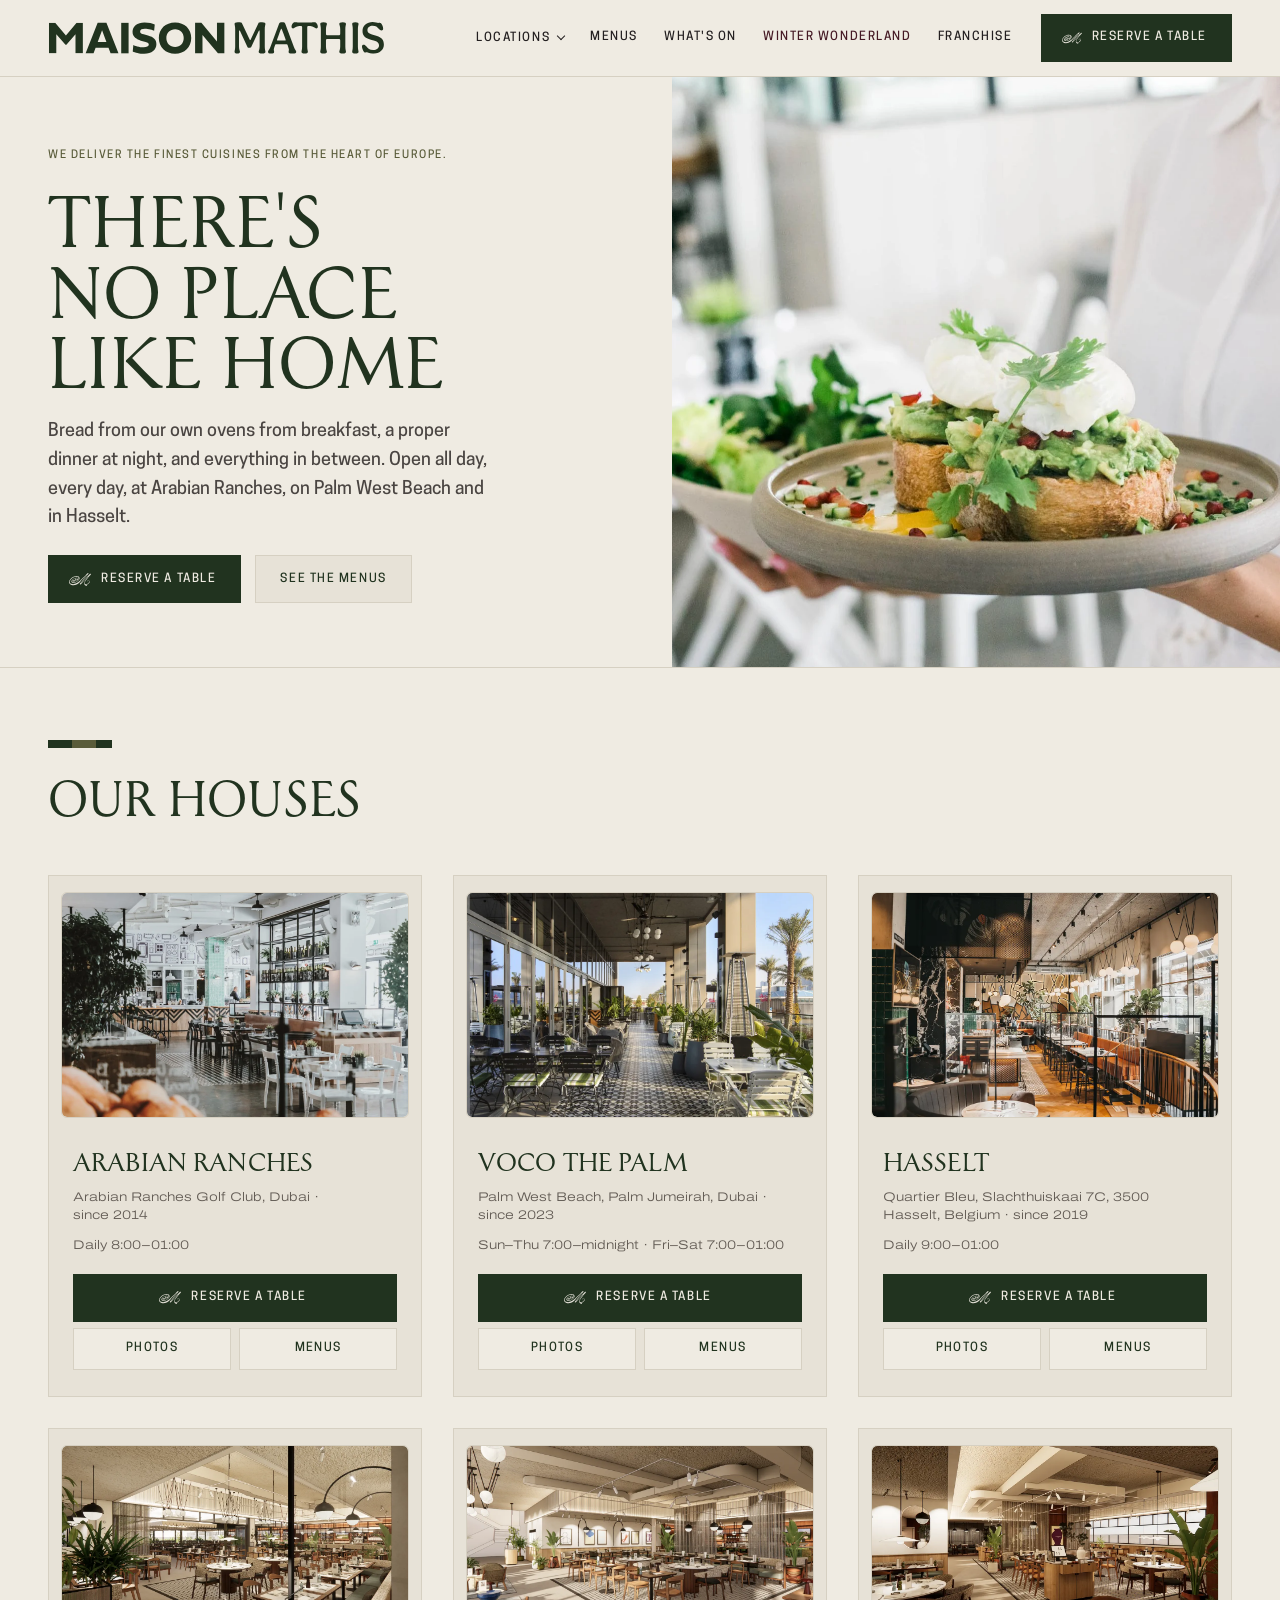
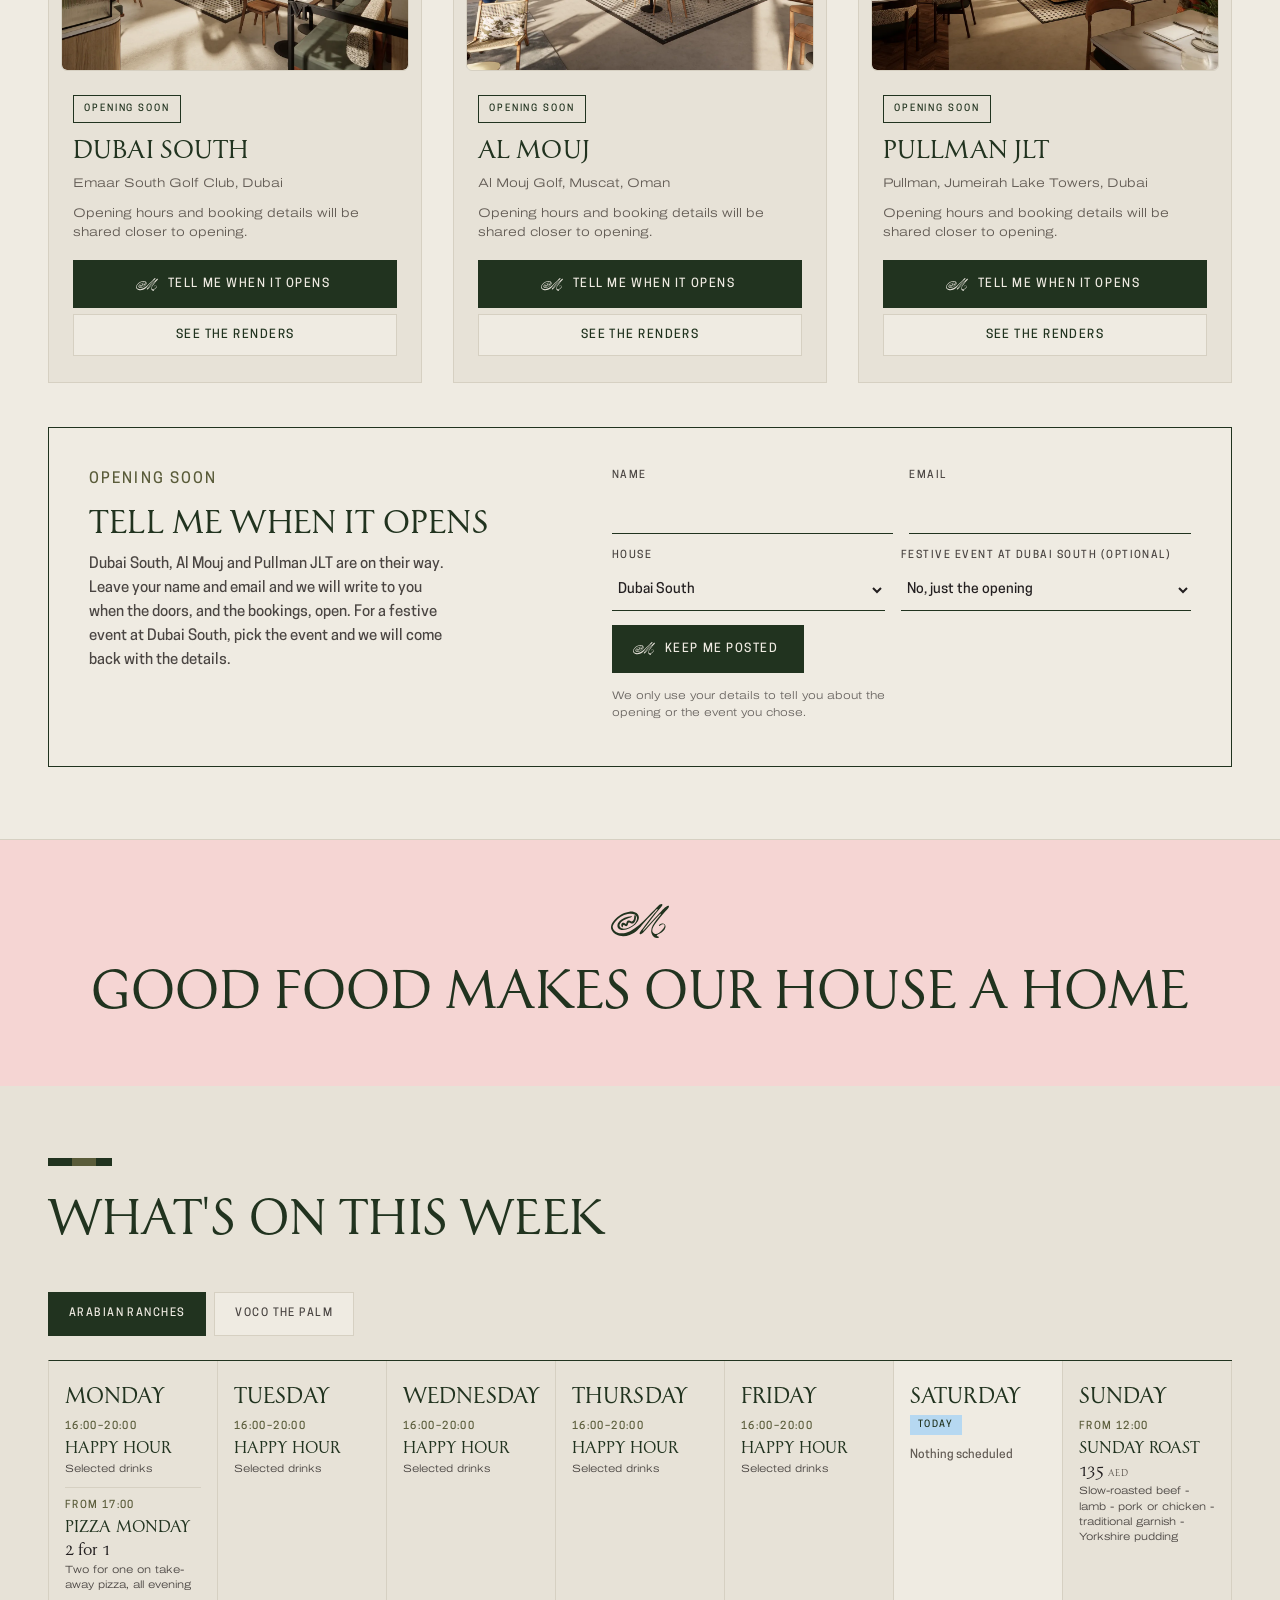
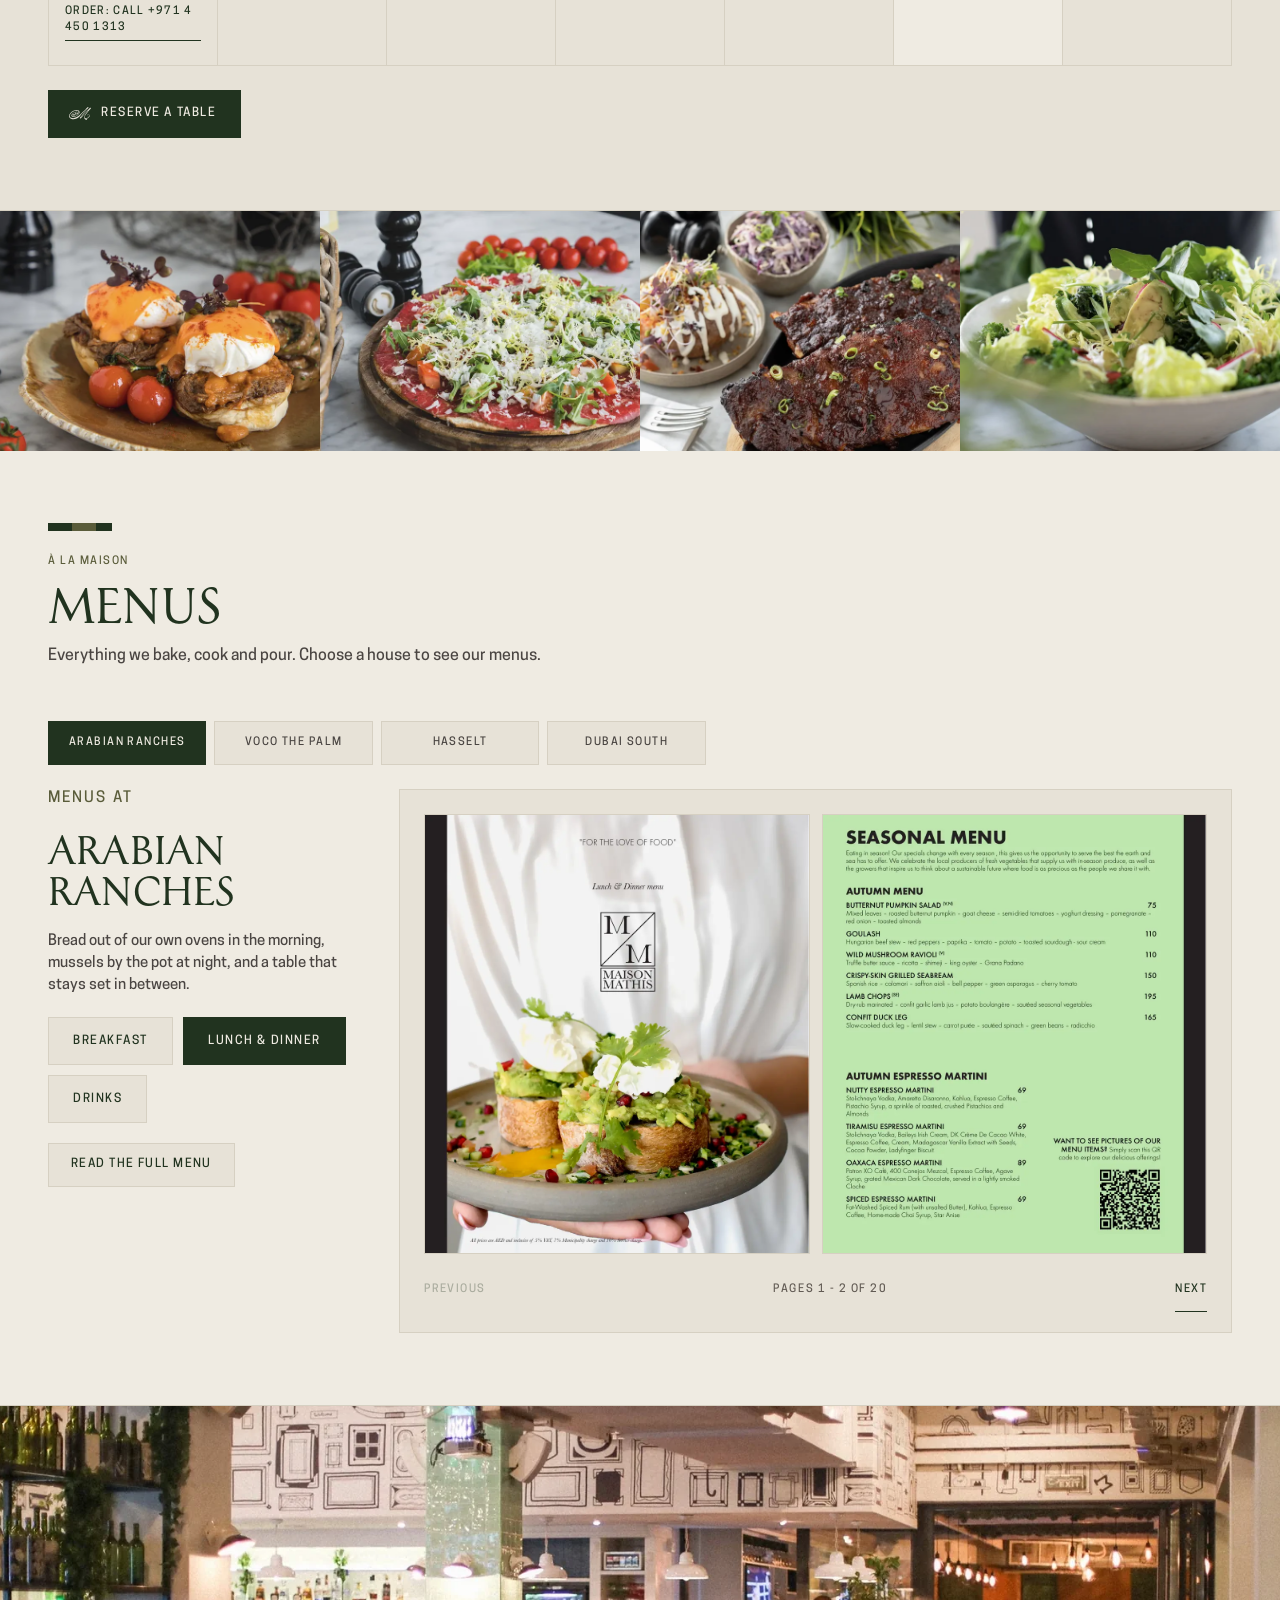
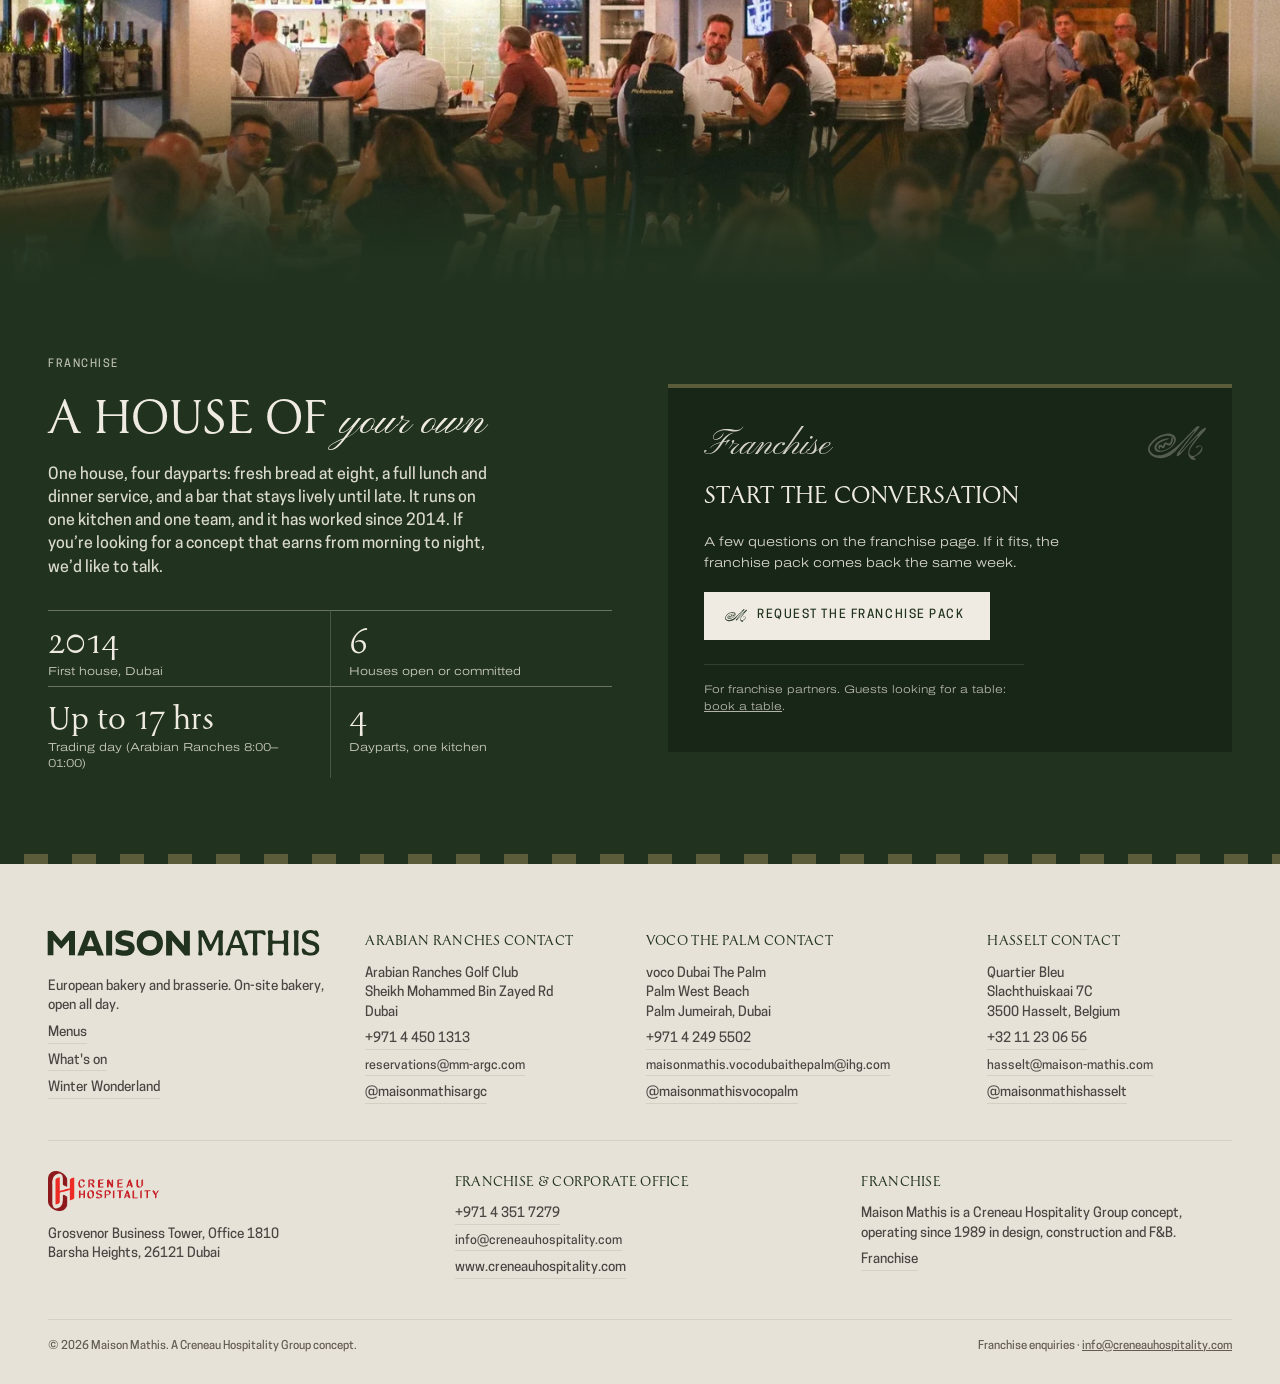
==== commit 28b0933f: "new" ====
--- a/index.html
+++ b/index.html
@@ -240,7 +240,7 @@
       <a class="ww-link" href="/winter-wonderland/">Winter Wonderland</a>
       <a href="/franchise/">Franchise</a>
     </nav>
-    <a class="btn btn-primary bar-reserve" href="/#book" aria-label="Reserve a table"><span class="full">Reserve a table</span><span class="short" aria-hidden="true">Reserve</span></a>
+    <a class="btn btn-primary bar-reserve" href="/#locations" aria-label="Reserve a table"><span class="full">Reserve a table</span><span class="short" aria-hidden="true">Reserve</span></a>
     <button class="burger" type="button" aria-expanded="false" aria-controls="mobileMenu" aria-label="Open navigation"><span class="burger-icon" aria-hidden="true"><i></i></span></button>
   </div>
   <div class="mmenu" id="mobileMenu" hidden>
@@ -260,7 +260,7 @@
       <a class="mm-link" href="/#whatson">What's on</a>
       <a class="mm-link ww-link" href="/winter-wonderland/">Winter Wonderland</a>
       <a class="mm-link" href="/franchise/">Franchise</a>
-      <a class="btn btn-primary" href="/#book">Reserve a table</a>
+      <a class="btn btn-primary" href="/#locations">Reserve a table</a>
     </nav>
   </div>
   <div class="mm-backdrop" hidden></div>
@@ -279,7 +279,7 @@
         on Palm West Beach and in Hasselt.
       </p>
       <div style="display:flex;gap:14px;flex-wrap:wrap;align-items:center">
-        <a class="btn btn-primary" href="/#book"><span class="lbl">Reserve a table</span></a>
+        <a class="btn btn-primary" href="/#locations"><span class="lbl">Reserve a table</span></a>
         <a class="btn btn-secondary" href="/#menus">See the menus</a>
       </div>
     </div>
@@ -287,69 +287,6 @@
       <img class="hero-img" src="/assets/img/poached-eggs-on-smashed-avocado-and-sourdough-toast-serv.webp" alt="Poached eggs on smashed avocado and sourdough toast, served on a stoneware plate" width="1200" height="1200" fetchpriority="high" decoding="async">
     </div>
   </div>
-
-  <!-- ============ VENUE PICKER ============ -->
-  <section class="picker" id="book">
-    <div class="wrap">
-      <div class="picker-head">
-        <h2>Book a table</h2>
-      </div>
-      <div class="venues">
-
-        <div class="venue" data-house="ar">
-          <h3>Arabian Ranches</h3>
-          <p class="where">Arabian Ranches Golf Club, Dubai</p>
-          <p class="label" style="color:var(--ink-mute)">Daily 8:00&ndash;01:00</p>
-          <div class="acts">
-            <a class="btn btn-primary js-reserve" data-house="ar" href="https://www.sevenrooms.com/explore/maisonmathisarabianranches/reservations/create/search/" target="_blank" rel="noopener" aria-label="Reserve a table at Arabian Ranches, opens SevenRooms in a new tab">Reserve a table</a>
-            <div class="acts-links">
-              <a class="btn btn-tertiary" href="https://www.google.com/maps/dir/?api=1&amp;destination=Maison+Mathis+Arabian+Ranches+Golf+Club+Dubai" target="_blank" rel="noopener">Directions</a>
-              <a class="btn btn-tertiary" href="/#menus-ar" data-menu-loc="ar">Menus</a>
-            </div>
-          </div>
-        </div>
-
-        <div class="venue" data-house="palm">
-          <h3>voco The Palm</h3>
-          <p class="where">Palm West Beach, Palm Jumeirah, Dubai</p>
-          <p class="label" style="color:var(--ink-mute)">Sun&ndash;Thu 7:00&ndash;midnight &middot; Fri&ndash;Sat 7:00&ndash;01:00</p>
-          <div class="acts">
-            <a class="btn btn-primary js-reserve" data-house="palm" href="https://widget.servmeco.com/?oid=1564" target="_blank" rel="noopener" aria-label="Reserve a table at voco The Palm, opens Servmeco in a new tab">Reserve a table</a>
-            <div class="acts-links">
-              <a class="btn btn-tertiary" href="https://www.google.com/maps/dir/?api=1&amp;destination=Maison+Mathis+voco+Dubai+The+Palm" target="_blank" rel="noopener">Directions</a>
-              <a class="btn btn-tertiary" href="/#menus-palm" data-menu-loc="palm">Menus</a>
-            </div>
-          </div>
-        </div>
-
-        <div class="venue" data-house="hasselt">
-          <h3>Hasselt</h3>
-          <p class="where">Quartier Bleu, Slachthuiskaai 7C, 3500 Hasselt, Belgium</p>
-          <p class="label" style="color:var(--ink-mute)">Daily 9:00&ndash;01:00</p>
-          <div class="acts">
-            <a class="btn btn-primary js-reserve" data-house="hasselt" href="https://maison-mathis.be/reserveer" target="_blank" rel="noopener" aria-label="Reserve a table at Hasselt, opens maison-mathis.be in Dutch in a new tab">Reserve a table</a>
-            <div class="acts-links">
-              <a class="btn btn-tertiary" href="https://www.google.com/maps/dir/?api=1&amp;destination=Maison+Mathis+Slachthuiskaai+7C+3500+Hasselt+Belgium" target="_blank" rel="noopener">Directions</a>
-              <a class="btn btn-tertiary" href="/#menus-hasselt" data-menu-loc="hasselt">Menus</a>
-            </div>
-          </div>
-        </div>
-
-        <div class="venue" data-house="emaar">
-          <h3>Dubai South</h3>
-          <p class="where">Emaar South Golf Club, Dubai</p>
-          <p class="label" style="color:var(--ink-mute)">Opening soon &middot; hours to be confirmed</p>
-          <div class="acts">
-            <a class="btn btn-primary" href="/#interest" data-interest-house="Dubai South">Tell me when it opens</a>
-            <div class="acts-links">
-              <span class="soon-menu">Menu coming soon</span>
-            </div>
-          </div>
-        </div>
-
-      </div>
-    </div>
-  </section>
 
   <!-- ============ LOCATIONS ============ -->
   <section class="band" id="locations">
@@ -612,7 +549,7 @@
           </div>
         </div>
       </div>
-      <div class="wk-cta"><a class="btn btn-primary" id="wkReserve" href="/#book">Reserve a table</a></div>
+      <div class="wk-cta"><a class="btn btn-primary" id="wkReserve" href="https://www.sevenrooms.com/explore/maisonmathisarabianranches/reservations/create/search/" target="_blank" rel="noopener">Reserve a table</a></div>
     </div>
   </section>
 
@@ -767,7 +704,7 @@
           <h3>Start the conversation</h3>
           <p>A few questions on the franchise page. If it fits, the franchise pack comes back the same week.</p>
           <a class="btn btn-primary" href="/franchise/#franchise-form">Request the franchise pack</a>
-          <p class="fineprint">For franchise partners. Guests looking for a table: <a href="/#book" style="color:inherit">book a table</a>.</p>
+          <p class="fineprint">For franchise partners. Guests looking for a table: <a href="/#locations" style="color:inherit">book a table</a>.</p>
         </div></div>
 
       </div>
@@ -906,6 +843,6 @@
     <div class="g-thumbs" id="gThumbs"></div>
   </dialog>
 
-<script src="/assets/js/site.09a7b015.js" defer></script>
+<script src="/assets/js/site.1a3b1f0a.js" defer></script>
 </body>
 </html>
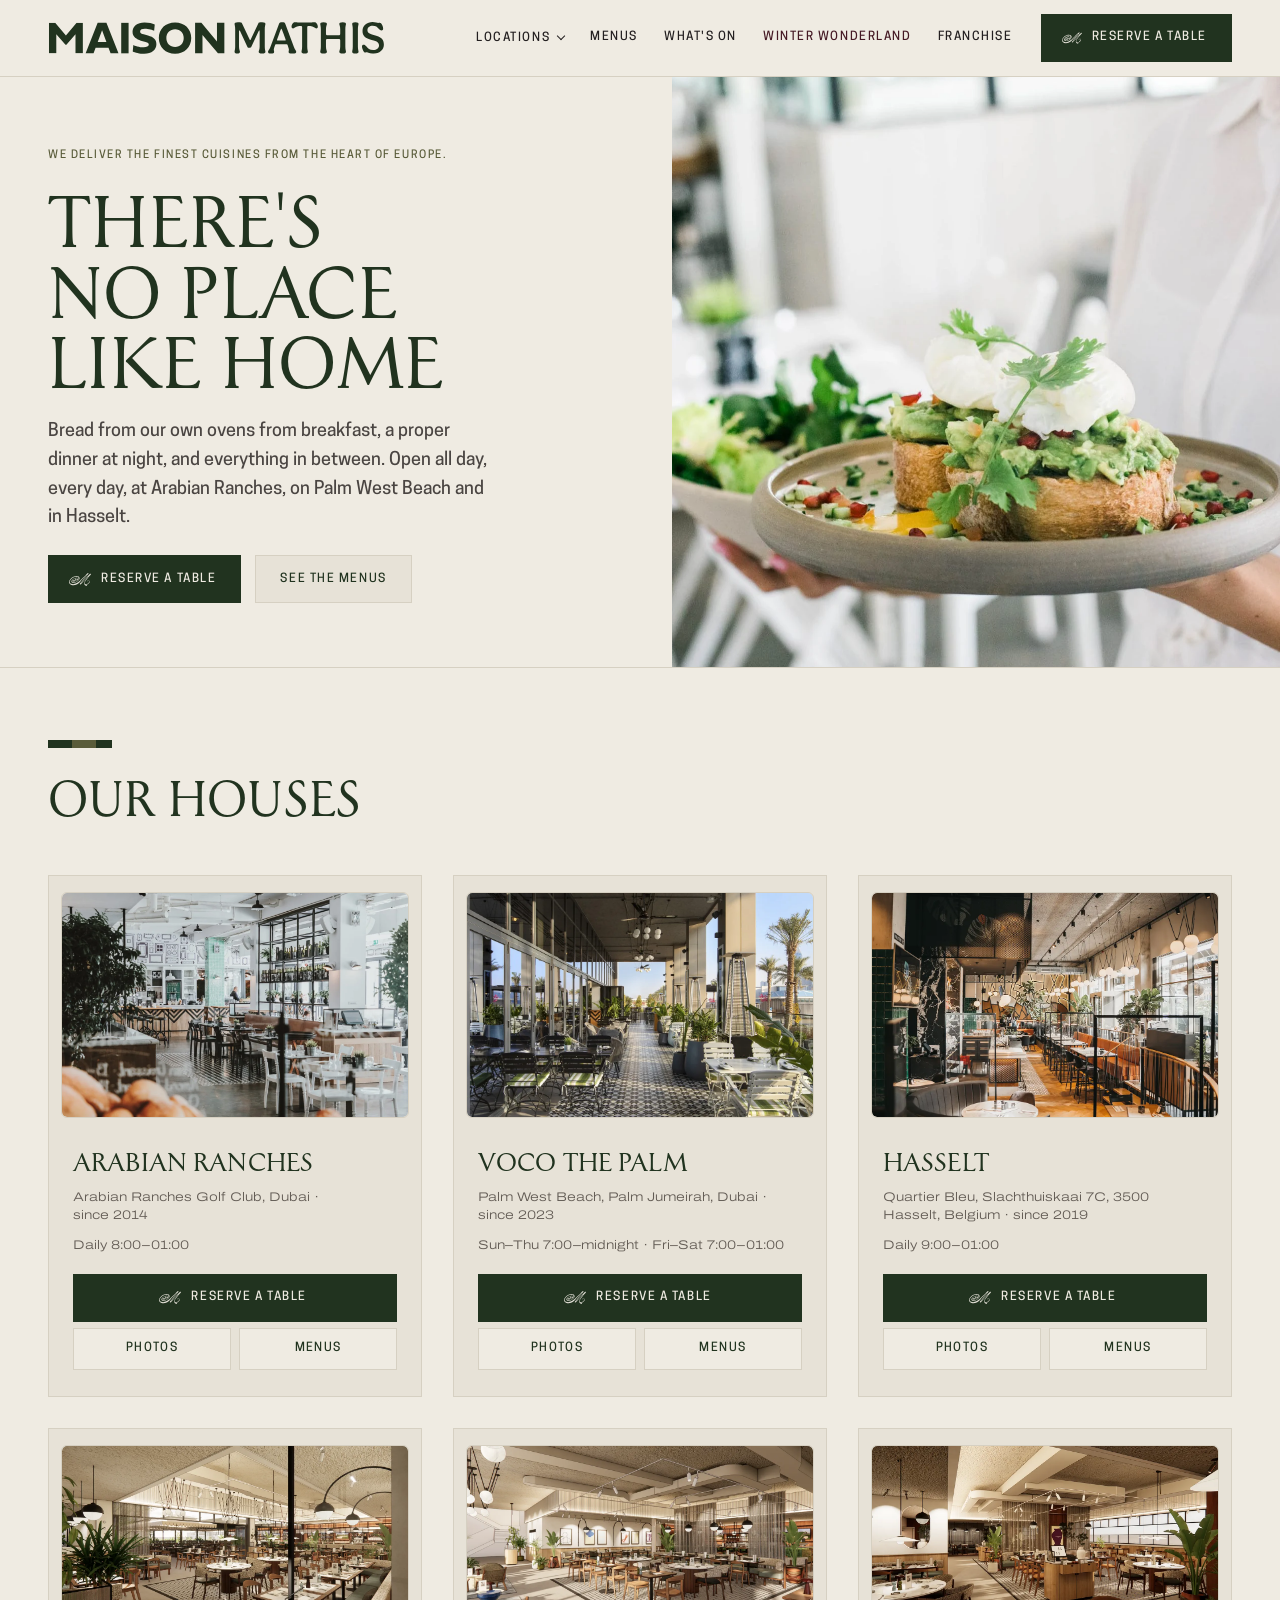
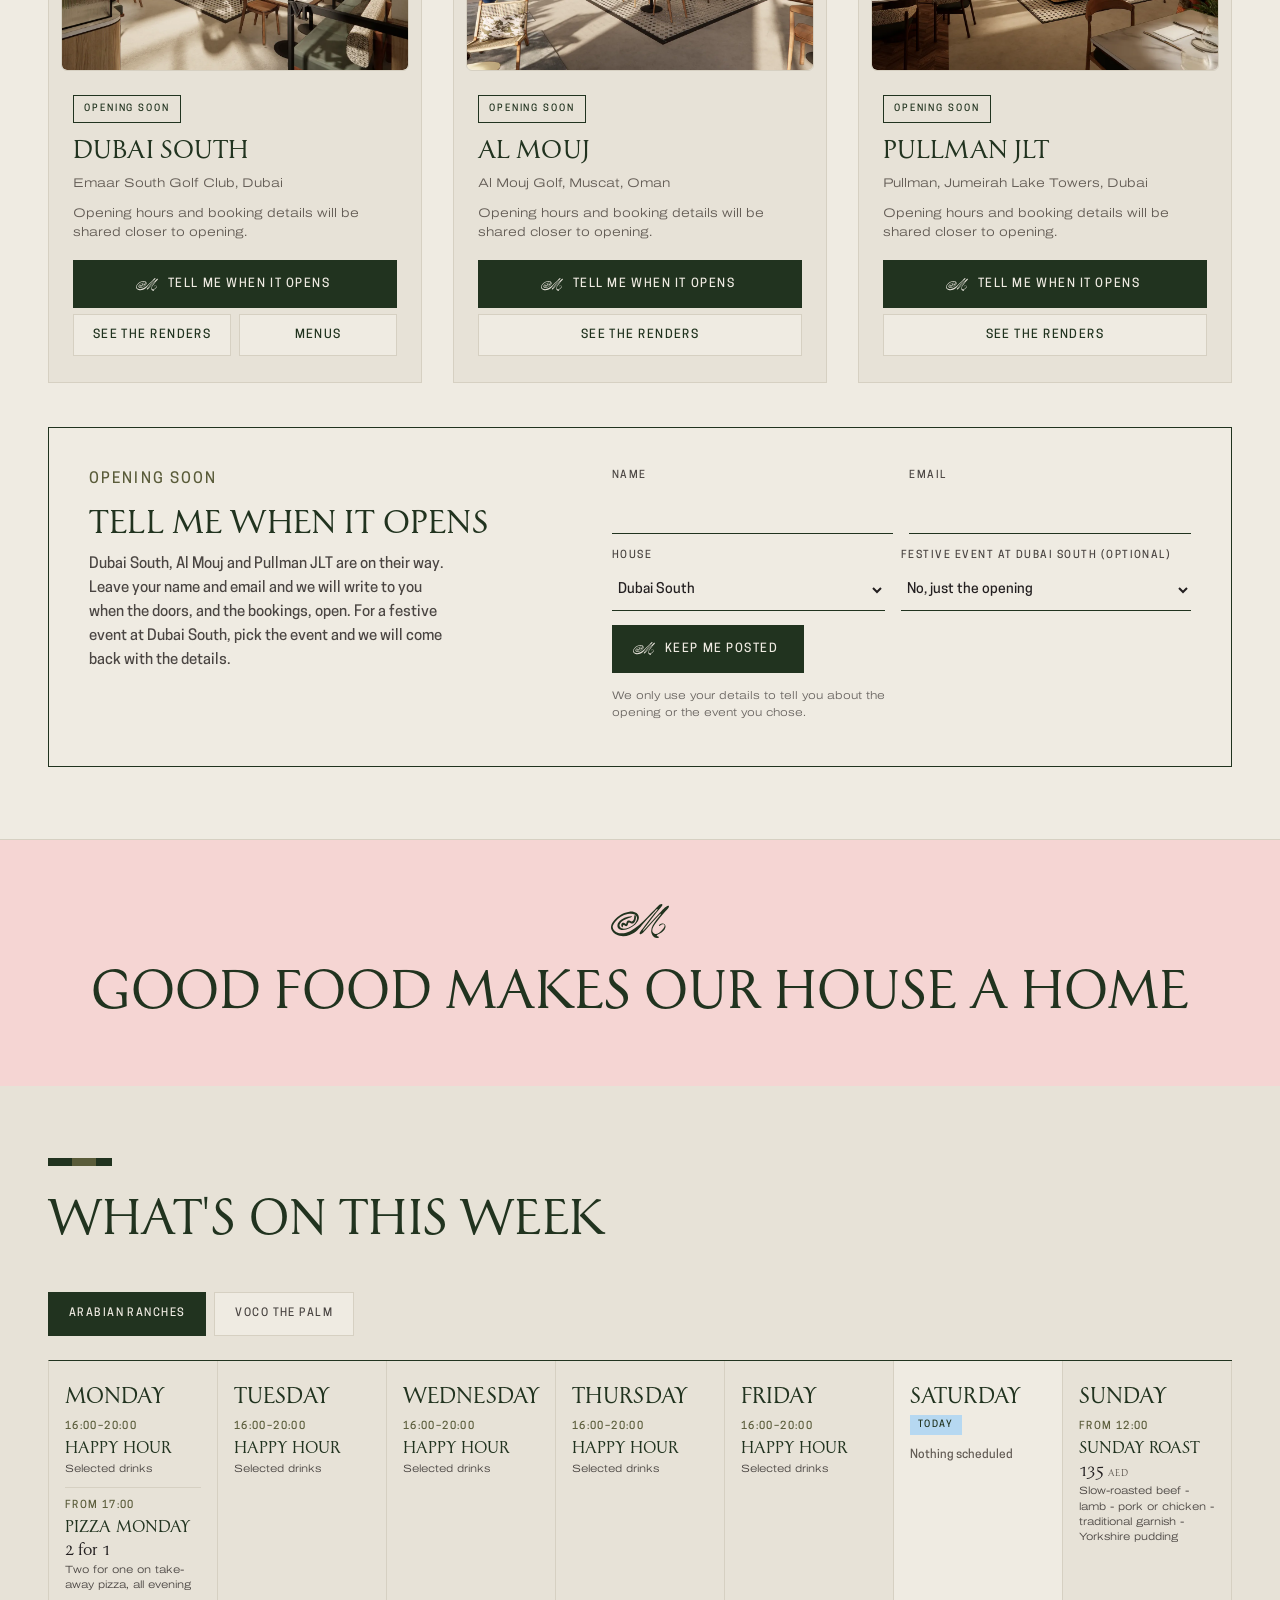
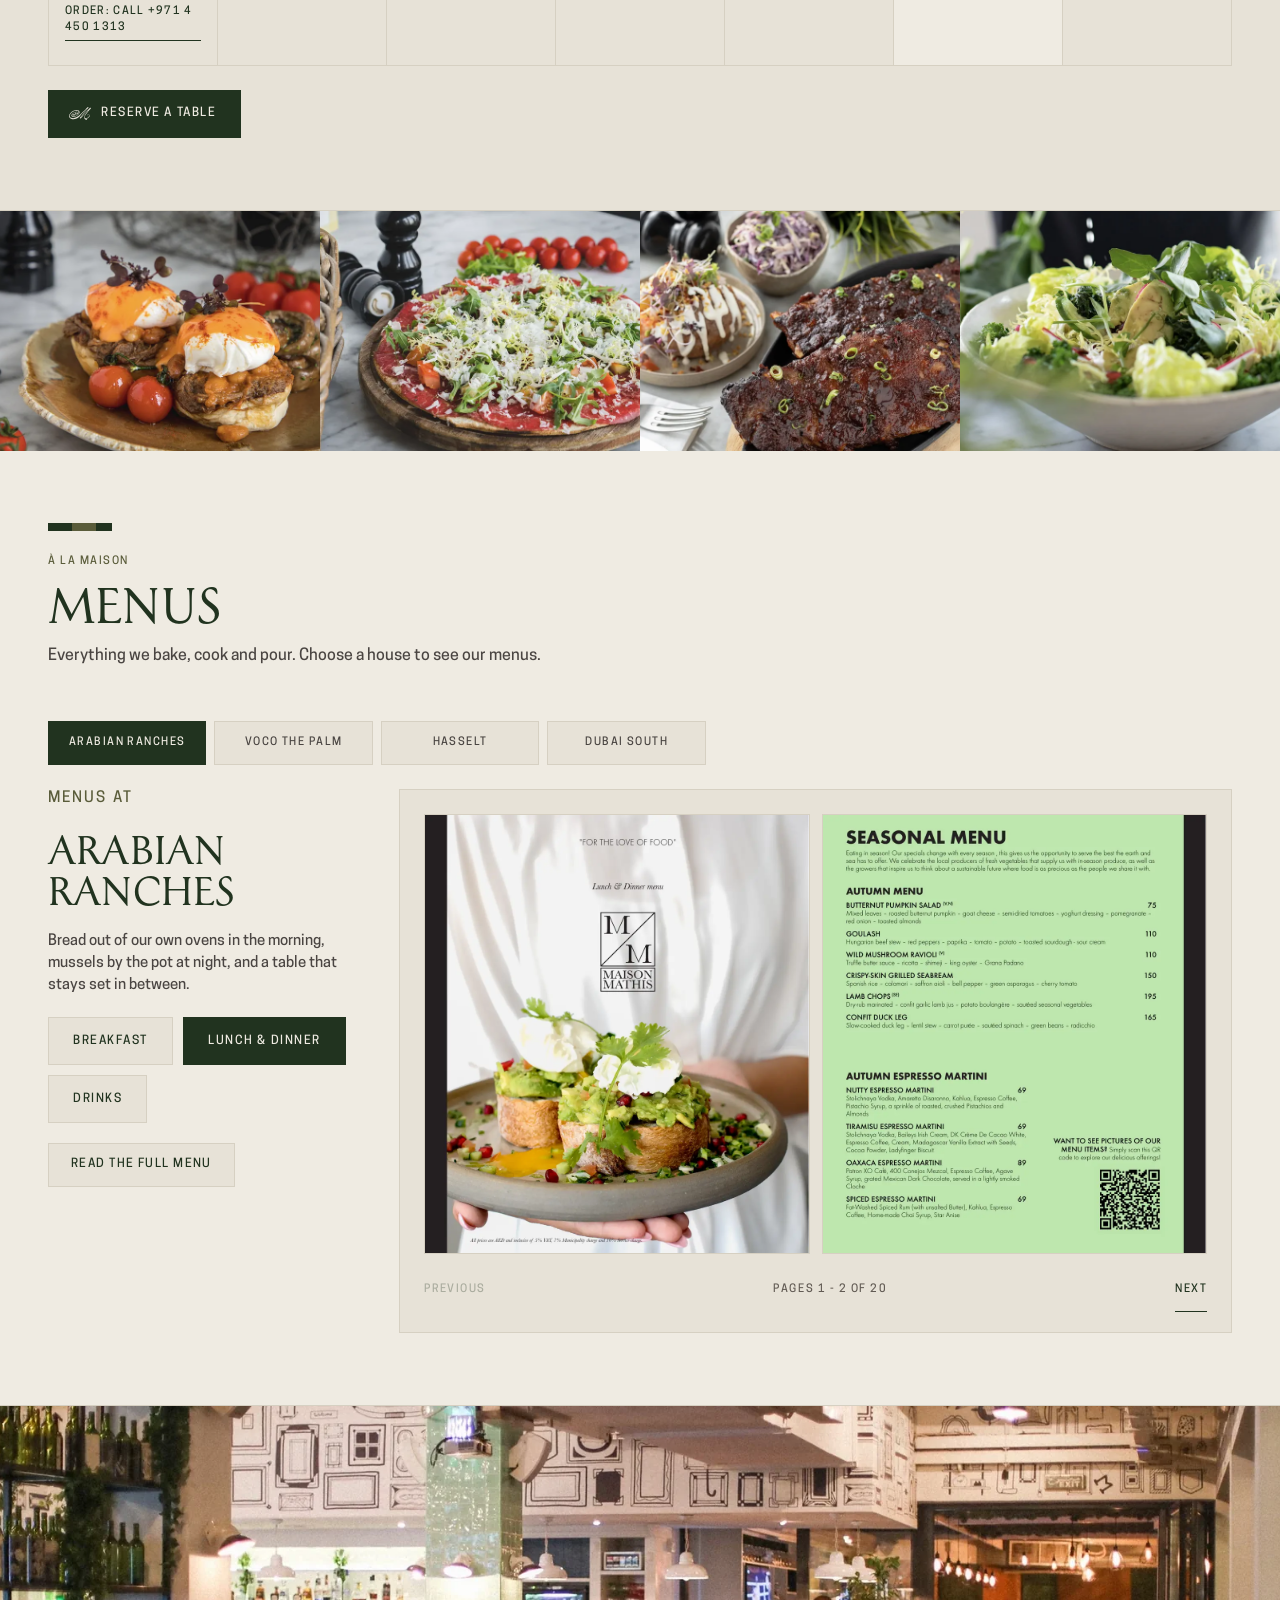
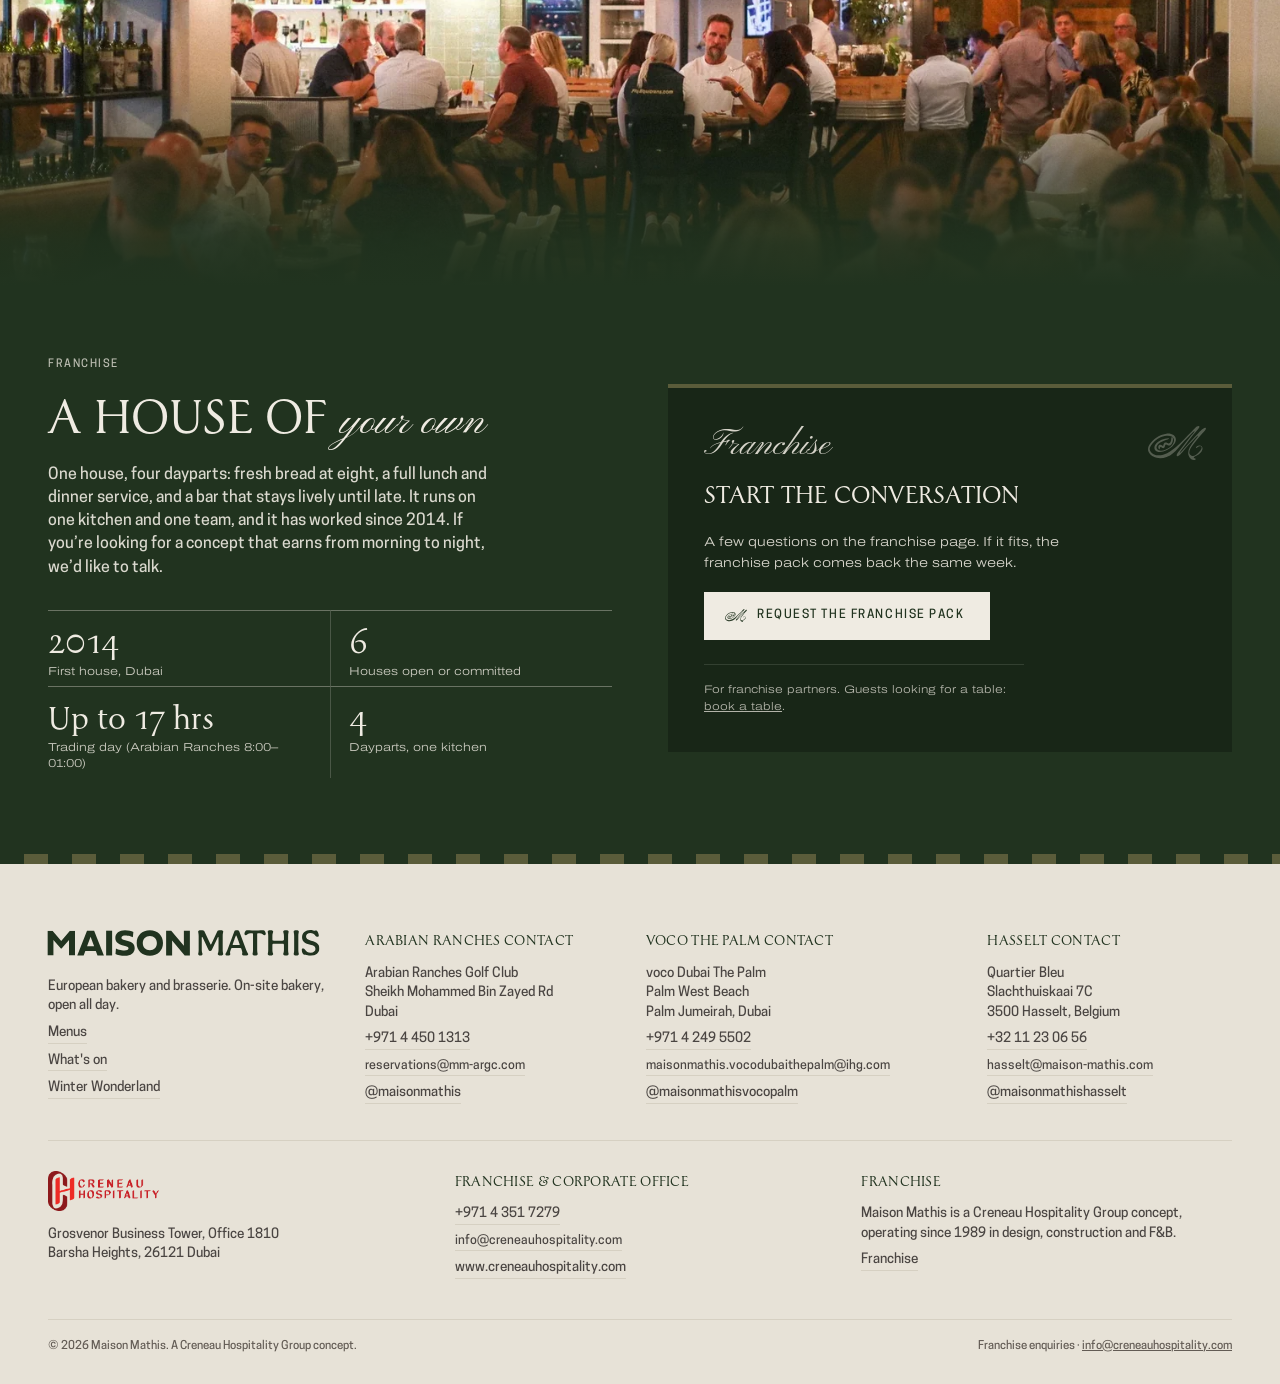
==== commit 2bf5f4fc: "new" ====
--- a/index.html
+++ b/index.html
@@ -2,6 +2,13 @@
 <html lang="en">
 <head>
 <meta charset="utf-8"><meta name="viewport" content="width=device-width,initial-scale=1,viewport-fit=cover">
+<!-- Google Tag Manager -->
+<script>(function(w,d,s,l,i){w[l]=w[l]||[];w[l].push({'gtm.start':
+new Date().getTime(),event:'gtm.js'});var f=d.getElementsByTagName(s)[0],
+j=d.createElement(s),dl=l!='dataLayer'?'&l='+l:'';j.async=true;j.src=
+'https://www.googletagmanager.com/gtm.js?id='+i+dl;f.parentNode.insertBefore(j,f);
+})(window,document,'script','dataLayer','GTM-5QXDVQFR');</script>
+<!-- End Google Tag Manager -->
 <script async src="https://www.googletagmanager.com/gtag/js?id=G-CMQRT3KMVV"></script>
 <script>
   window.dataLayer = window.dataLayer || [];
@@ -33,7 +40,7 @@
 <link rel="preload" as="font" type="font/woff" href="/assets/fonts/tenderness.woff" crossorigin>
 <link rel="preload" as="font" type="font/woff" href="/assets/fonts/cooper-hewitt.woff" crossorigin>
 <link rel="preload" as="font" type="font/woff" href="/assets/fonts/archivo-expanded.woff" crossorigin>
-<link rel="stylesheet" href="/assets/css/site.d7821f0b.css">
+<link rel="stylesheet" href="/assets/css/site.00b47998.css">
 <script type="application/ld+json">
 {
  "@context": "https://schema.org",
@@ -111,7 +118,7 @@
     "@id": "#maison-mathis"
    },
    "sameAs": [
-    "https://www.instagram.com/maisonmathisargc"
+    "https://www.instagram.com/maisonmathis"
    ],
    "url": "https://maison-mathis.com/arabian-ranches/"
   },
@@ -213,6 +220,10 @@
 </script>
 </head>
 <body>
+<!-- Google Tag Manager (noscript) -->
+<noscript><iframe src="https://www.googletagmanager.com/ns.html?id=GTM-5QXDVQFR"
+height="0" width="0" style="display:none;visibility:hidden"></iframe></noscript>
+<!-- End Google Tag Manager (noscript) -->
 <a class="skip" href="#content" id="skipLink">Skip to content</a>
 <header class="site">
   <div class="bar">
@@ -359,6 +370,7 @@
               <a class="btn btn-primary" href="/#interest" data-interest-house="Dubai South">Tell me when it opens</a>
               <div class="acts-links">
                 <button type="button" class="btn btn-tertiary" data-gallery="emaar">See the renders</button>
+            <a class="btn btn-tertiary" data-menu-loc="emaar" href="/#menus-emaar">Menus</a>
               </div>
             </div>
           </div>
@@ -531,7 +543,7 @@
           <div class="wk-dayhead"><h3>Saturday</h3><span class="wk-today" hidden>Today</span></div>
           <div>
             <ul class="wk-list">
-            <li class="wk-item" data-venue="palm"><span class="wk-time">13:30–17:00</span><h4><button type="button" class="wk-title wk-more" data-promo="brunch">Brunch<span class="visually-hidden">, see details</span></button></h4><span class="wk-price">199–449 <small>AED</small></span><p class="wk-desc">Enjoy live entertainment by Natalie the Singer and Alex the Saxophonist</p></li>
+            <li class="wk-item" data-venue="palm"><span class="wk-time">13:30–17:00</span><h4><button type="button" class="wk-title wk-more" data-promo="brunch">Brunch<span class="visually-hidden">, see details</span></button></h4><span class="wk-price">299–599 <small>AED</small></span><p class="wk-desc">Enjoy live entertainment by Natalie the Singer and Alex the Saxophonist</p></li>
             <li class="wk-item" data-venue="palm"><span class="wk-time">16:00–19:00</span><h4><button type="button" class="wk-title wk-more" data-promo="happy">Happy Hour<span class="visually-hidden">, see details</span></button></h4><span class="wk-price">From 35 <small>AED</small></span><p class="wk-desc">Escape the everyday grind with our Happy Hour</p></li>
             </ul>
             <p class="wk-none" hidden>Nothing scheduled</p>
@@ -550,6 +562,22 @@
         </div>
       </div>
       <div class="wk-cta"><a class="btn btn-primary" id="wkReserve" href="https://www.sevenrooms.com/explore/maisonmathisarabianranches/reservations/create/search/" target="_blank" rel="noopener">Reserve a table</a></div>
+      <div class="wk-special" data-venue="palm" data-until="2026-10-31T17:00:00+04:00" hidden>
+        <div class="wk-sp-copy">
+          <p class="wk-sp-label">Special event &middot; voco The Palm</p>
+          <p class="ww-when"><b>Saturday, 31 October 2026</b><span>13:30&ndash;17:00</span></p>
+          <h3>Haunted Maison Brunch</h3>
+          <p class="wk-sp-tag">Dressed to scare. Ready to brunch!</p>
+          <p>Gather your favourite ghouls for a frightfully fun afternoon at Maison Mathis, voco Dubai The Palm.</p>
+          <p>Enjoy wickedly delicious food and live music by Natalie &amp; Alex, while little ones enjoy face painting, balloon bending, witch-hat ring toss and ghost bowling. With loot bags and a best-dressed award, make those costumes count!</p>
+          <p>Bring your family, rally your brunch crew and reserve your table for an unforgettable Halloween celebration.</p>
+        </div>
+        <div class="wk-sp-pack">
+          <p class="ww-pack-h">Packages</p>
+          <ul class="ww-rows"><li><span class="n">Non-alcoholic</span><span class="p">299 <small>AED</small></span></li><li><span class="n">House</span><span class="p">399 <small>AED</small></span></li><li><span class="n">Deluxe</span><span class="p">599 <small>AED</small></span></li><li><span class="n">Kids</span><span class="p">135 <small>AED</small></span></li></ul>
+          <div class="acts"><a aria-label="Reserve a table at voco The Palm, opens Servmeco in a new tab" class="btn btn-primary js-reserve" data-house="palm" href="https://widget.servmeco.com/?oid=1564" rel="noopener" target="_blank">Reserve a table</a></div>
+        </div>
+      </div>
     </div>
   </section>
 
@@ -665,10 +693,31 @@
 
       <!-- Dubai South -->
       <div class="mn-panel" data-loc="emaar" hidden>
-        <div class="mn-soon">
-          <p class="label" style="color:var(--olive)">Menus at</p>
-          <h3>Dubai South</h3>
-          <p>Dubai South is opening soon. Its menus will be shared closer to opening. <a href="/#interest">Tell me when it opens</a>.</p>
+        <div class="menu-wrap">
+          <div class="menu-aside">
+            <p class="label" style="color:var(--olive)">Menus at</p>
+            <h3>Dubai South</h3>
+            <p>Breakfast, lunch and dinner, and drinks at our house at Emaar South Golf Club, opening soon. Our festive menus are here too.</p>
+            <div class="menu-list">
+              <button aria-pressed="false" class="btn btn-secondary" data-menu-tab="breakfast" type="button">Breakfast</button>
+              <button aria-pressed="true" class="btn btn-secondary" data-menu-tab="lunch" type="button">Lunch &amp; dinner</button>
+              <button aria-pressed="false" class="btn btn-secondary" data-menu-tab="drinks" type="button">Drinks</button>
+              <button aria-pressed="false" class="btn btn-secondary" data-menu-tab="brunch" type="button">Christmas Day Brunch</button>
+              <button aria-pressed="false" class="btn btn-secondary" data-menu-tab="nye" type="button">New Year&rsquo;s Eve</button>
+            </div>
+            <div><button class="btn btn-tertiary" data-read="emaar" type="button">Read the full menu</button></div>
+          </div>
+          <div class="mn-book-wrap"><div class="mn-book" data-loc="emaar" data-type="lunch">
+            <div class="mn-spread">
+              <button class="mn-pg" data-n="0" type="button"><img alt="" decoding="async"></button>
+              <button class="mn-pg" data-n="1" type="button"><img alt="" decoding="async"></button>
+            </div>
+            <div class="mn-ctl">
+              <button class="mn-nav" data-dir="-1" type="button">Previous</button>
+              <span class="mn-count"></span>
+              <button class="mn-nav" data-dir="1" type="button">Next</button>
+            </div>
+          </div></div>
         </div>
       </div>
     </div>
@@ -713,28 +762,7 @@
 
 
 
-  <div class="reader" id="menuReader" hidden role="dialog" aria-modal="true" aria-labelledby="rTitle">
-    <div class="reader-bar">
-      <span class="title" id="rTitle">Lunch &amp; Dinner</span>
-      <span class="menu-switch">
-        <button class="rbtn" type="button" data-rtype="breakfast">Breakfast</button>
-        <button class="rbtn" type="button" data-rtype="lunch">Lunch &amp; dinner</button>
-        <button class="rbtn" type="button" data-rtype="drinks">Drinks</button>
-      </span>
-      <span class="count" id="rCount">Page 1 of 7</span>
-      <span class="sp"></span>
-      <button class="rbtn" id="rZoom" type="button" aria-pressed="false">Zoom</button>
-      <button class="rbtn" id="rPrev" type="button">Previous</button>
-      <button class="rbtn" id="rNext" type="button">Next</button>
-      <button class="rbtn" id="rClose" type="button">Close</button>
-    </div>
-    <div class="reader-stage" id="rStage">
-      <img id="rImg" src="" alt="Menu page">
-    </div>
-    <div class="reader-foot">
-      <div class="thumbs" id="rThumbs"></div>
-    </div>
-  </div>
+  
 
 </main>
 
@@ -756,7 +784,7 @@
           <p>Arabian Ranches Golf Club<br>Sheikh Mohammed Bin Zayed Rd<br>Dubai</p>
           <a href="tel:+97144501313">+971 4 450 1313</a>
           <a href="mailto:reservations@mm-argc.com">reservations@mm-argc.com</a>
-          <a href="https://www.instagram.com/maisonmathisargc" target="_blank" rel="noopener">@maisonmathisargc</a>
+          <a href="https://www.instagram.com/maisonmathis" target="_blank" rel="noopener">@maisonmathis</a>
         </div>
       </div>
 
@@ -814,6 +842,31 @@
   </div>
 </footer>
 
+<div aria-labelledby="rTitle" aria-modal="true" class="reader" hidden="" id="menuReader" role="dialog">
+<div class="reader-bar">
+<span class="title" id="rTitle">Lunch &amp; Dinner</span>
+<span class="menu-switch">
+<button class="rbtn" data-rtype="breakfast" type="button">Breakfast</button>
+<button class="rbtn" data-rtype="lunch" type="button">Lunch &amp; dinner</button>
+<button class="rbtn" data-rtype="drinks" type="button">Drinks</button>
+<button class="rbtn" data-rtype="brunch" type="button">Christmas Day Brunch</button>
+<button class="rbtn" data-rtype="nye" type="button">New Year’s Eve</button>
+</span>
+<span class="count" id="rCount">Page 1 of 7</span>
+<span class="sp"></span>
+<button aria-pressed="false" class="rbtn" id="rZoom" type="button">Zoom</button>
+<button class="rbtn" id="rPrev" type="button">Previous</button>
+<button class="rbtn" id="rNext" type="button">Next</button>
+<button class="rbtn" id="rClose" type="button">Close</button>
+</div>
+<div class="reader-stage" id="rStage">
+<img alt="Menu page" id="rImg" src=""/>
+</div>
+<div class="reader-foot">
+<div class="thumbs" id="rThumbs"></div>
+</div>
+</div>
+
 <dialog class="promo-dialog" id="promoDialog" aria-labelledby="pdTitle">
     <div class="pd-head">
       <div>
@@ -843,6 +896,6 @@
     <div class="g-thumbs" id="gThumbs"></div>
   </dialog>
 
-<script src="/assets/js/site.1a3b1f0a.js" defer></script>
+<script src="/assets/js/site.006b9aa4.js" defer></script>
 </body>
 </html>
--- a/assets/css/site.00b47998.css
+++ b/assets/css/site.00b47998.css
@@ -0,0 +1,1403 @@
+/* ============================================================
+     FONTS - real brand files from the Maison Mathis Brand
+     Guidelines artifact (Tenderness, Cooper Hewitt, Archivo Expanded
+     Light, Pinyon Script), inlined so the page is self-contained.
+     ============================================================ */
+  @font-face {
+    font-family: "Tenderness";
+    src: url("/assets/fonts/tenderness.woff") format("woff");
+    font-weight: 400; font-style: normal; font-display: swap;
+  }
+  @font-face {
+    font-family: "Cooper Hewitt";
+    src: url("/assets/fonts/cooper-hewitt.woff") format("woff");
+    font-weight: 500; font-style: normal; font-display: swap;
+  }
+  @font-face {
+    font-family: "Archivo Expanded";
+    src: url("/assets/fonts/archivo-expanded.woff") format("woff");
+    font-weight: 300; font-style: normal; font-display: swap;
+  }
+  @font-face {
+    font-family: "Pinyon Script";
+    src: url("/assets/fonts/pinyon-script.woff") format("woff");
+    font-weight: 400; font-style: normal; font-display: swap;
+  }
+
+  /* ============================================================
+     TOKENS - values taken from the design system, not invented.
+     The brand has one theme; this page commits to it and paints
+     every surface explicitly.
+     ============================================================ */
+  :root {
+    --forest: #21331F;
+    --olive: #5A5C3A;
+    --bordeaux: #451924;
+    --sky: #B6D8F1;
+    --blush: #F5D5D3;
+    --cream: #EFEBE2;
+    --ink: #231F20;
+    --white: #FFFFFF;
+
+    --paper: #EFEBE2;
+    --paper-2: #E7E2D7;
+    --rule: #D6D0C2;
+    --rule-soft: #DFDACE;
+    --ink-soft: #4A4542;
+    --ink-mute: #726B64;
+
+    --display: "Tenderness", Georgia, "Times New Roman", serif;
+    --sans: "Cooper Hewitt", "Helvetica Neue", Arial, sans-serif;
+    --info: "Archivo Expanded", "Arial Narrow", Arial, sans-serif;
+    --script: "Pinyon Script", "Brush Script MT", cursive;
+
+    --stripe: repeating-linear-gradient(90deg,
+                var(--forest) 0 24px, var(--olive) 24px 48px);
+
+    --gutter: 28px;
+    --maxw: 1240px;
+  }
+
+  * { box-sizing: border-box; }
+
+  body {
+    margin: 0;
+    background: var(--paper);
+    color: var(--ink);
+    font-family: var(--sans);
+    font-size: 16px;
+    font-weight: 500;
+    line-height: 1.45;
+    -webkit-font-smoothing: antialiased;
+  }
+
+  img { display: block; max-width: 100%; }
+
+  h1, h2, h3, h4 {
+    margin: 0;
+    font-family: var(--display);
+    font-weight: 400;
+    text-transform: uppercase;
+    text-wrap: balance;
+    letter-spacing: .005em;
+  }
+
+  p { margin: 0; }
+
+  a { color: inherit; }
+
+  .wrap {
+    max-width: var(--maxw);
+    margin: 0 auto;
+    padding: 0 var(--gutter);
+  }
+
+  /* ---------- type styles ---------- */
+
+  .label {
+    font-family: var(--sans);
+    font-size: 11px;
+    font-weight: 500;
+    letter-spacing: .14em;
+    text-transform: uppercase;
+    line-height: 1.3;
+  }
+
+  .desc {
+    font-family: var(--info);
+    font-weight: 300;
+    font-size: 13.5px;
+    line-height: 1.5;
+    letter-spacing: .01em;
+  }
+
+  .script { font-family: var(--script); text-transform: none; font-weight: 400; }
+
+  /* ---------- buttons: three tiers, never more ---------- */
+
+  .btn {
+    display: inline-flex;
+    align-items: center;
+    justify-content: center;
+    gap: 8px;
+    font-family: var(--sans);
+    font-size: 12px;
+    font-weight: 500;
+    letter-spacing: .13em;
+    text-transform: uppercase;
+    padding: 13px 22px;
+    border: 1px solid transparent;
+    border-radius: 0;
+    text-decoration: none;
+    cursor: pointer;
+    transition: background .15s ease, color .15s ease, border-color .15s ease;
+  }
+  .btn-primary { background: var(--forest); color: var(--cream); }
+  .btn-primary:hover { background: #2C4429; }
+  .btn-secondary { background: transparent; color: var(--forest); border-color: var(--forest); }
+  .btn-secondary:hover { background: var(--forest); color: var(--cream); }
+  .btn-tertiary {
+    background: transparent; color: var(--forest);
+    padding: 6px 0; letter-spacing: .1em;
+    border-bottom: 1px solid currentColor;
+  }
+  .btn-tertiary:hover { color: var(--olive); }
+
+  .on-dark .btn-primary { background: var(--cream); color: var(--forest); }
+  .on-dark .btn-primary:hover { background: var(--white); }
+  .on-dark .btn-secondary { color: var(--cream); border-color: var(--cream); }
+  .on-dark .btn-secondary:hover { background: var(--cream); color: var(--forest); }
+  .on-dark .btn-tertiary { color: var(--cream); }
+
+  :focus-visible { outline: 2px solid var(--forest); outline-offset: 3px; }
+  .on-dark :focus-visible { outline-color: var(--cream); }
+
+
+
+  /* ---------- header ---------- */
+
+  header.site {
+    position: sticky; top: 0; z-index: 50;
+    background: var(--paper);
+    border-bottom: 1px solid var(--rule);
+  }
+  .bar {
+    display: flex; align-items: center; gap: 28px;
+    padding: 16px var(--gutter);
+    max-width: var(--maxw); margin: 0 auto;
+  }
+  .bar .mark { display: block; }
+  .bar .mark img { height: 30px; width: auto; }
+  .bar .mark .fallback {
+    font-family: var(--display); font-size: 21px; text-transform: uppercase;
+    color: var(--forest); letter-spacing: .02em;
+  }
+  nav.main { margin-left: auto; display: flex; gap: 26px; align-items: center; }
+  nav.main a {
+    font-size: 12px; font-weight: 500; letter-spacing: .13em;
+    text-transform: uppercase; text-decoration: none; color: var(--ink);
+    padding: 4px 0; border-bottom: 1px solid transparent;
+  }
+  nav.main a:hover { border-bottom-color: var(--forest); }
+  .nav-drop { position: relative; }
+  .nav-drop > a::after { content: ""; display: inline-block; width: 5px; height: 5px; margin-left: 8px; position: relative; top: -2px;
+    border-right: 1.2px solid currentColor; border-bottom: 1.2px solid currentColor; transform: rotate(45deg); }
+  .nav-sub { display: none; position: absolute; top: 100%; left: -18px; padding-top: 14px; z-index: 60; }
+  .nav-drop:hover .nav-sub, .nav-drop:focus-within .nav-sub { display: block; }
+  .nav-sub-box { min-width: 220px; padding: 8px 0; background: var(--paper); border: 1px solid var(--rule); }
+  nav.main .nav-sub a { display: block; padding: 10px 20px; border-bottom: 0; white-space: nowrap; }
+  nav.main .nav-sub a:hover { background: var(--paper-2); }
+  .loc { scroll-margin-top: 110px; }
+  .burger { display: none; }
+
+  /* section headings land clear of the sticky header */
+  section[id] { scroll-margin-top: 92px; }
+
+  /* ---------- hero ---------- */
+
+  .hero {
+    display: grid;
+    grid-template-columns: 1.05fr .95fr;
+    gap: 0;
+    border-bottom: 1px solid var(--rule);
+  }
+  .hero-copy {
+    padding: 72px var(--gutter) 64px;
+    padding-left: max(var(--gutter), calc((100vw - var(--maxw)) / 2 + var(--gutter)));
+    display: flex; flex-direction: column; justify-content: center; gap: 22px;
+  }
+  .hero h1 {
+    font-size: clamp(42px, 5.6vw, 82px);
+    line-height: .9;
+    color: var(--forest);
+    max-width: 11ch;
+  }
+  .hero .standfirst { font-size: 17px; max-width: 42ch; color: var(--ink-soft); }
+  .hero .eyebrow { color: var(--olive); }
+
+  .hero-media { position: relative; min-height: 460px; background: var(--paper-2); }
+  .hero-media .hero-img { position: absolute; inset: 0; width: 100%; height: 100%; max-width: none; object-fit: cover; object-position: 50% 68%; display: block; }
+
+  /* ---------- image slots ---------- */
+
+  /* ---------- temporary image panels ----------
+     Stand-ins until the real photography is supplied. Brand-legal
+     grounds only; monogram watermark; caption names the source file. */
+  .slot {
+    position: relative;
+    width: 100%; height: 100%;
+    min-height: 200px;
+    display: flex; align-items: flex-end;
+    padding: 16px 18px;
+    overflow: hidden;
+    background-color: var(--olive);
+  }
+  .slot::after {
+    content: "";
+    position: absolute; inset: 0;
+    background: url("/assets/img/background.svg") no-repeat center 42% / 54px auto;
+    opacity: .26;
+    pointer-events: none;
+  }
+  .slot::before {
+    content: "";
+    position: absolute; left: 0; right: 0; bottom: 0; height: 6px;
+    background: var(--stripe);
+    opacity: .55;
+  }
+  .slot .slot-note {
+    position: relative; z-index: 1;
+    font-family: var(--sans); font-size: 10px; font-weight: 500;
+    letter-spacing: .13em; text-transform: uppercase;
+    line-height: 1.55; max-width: 34ch;
+    color: var(--cream);
+  }
+  /* light grounds take the forest monogram and forest type */
+  .slot.ph-blush, .slot.ph-sky { background-color: var(--blush); }
+  .slot.ph-sky { background-color: var(--sky); }
+  .slot.ph-blush::after, .slot.ph-sky::after {
+    background-image: url("/assets/img/favicon.svg");
+    opacity: .3;
+  }
+  .slot.ph-blush .slot-note, .slot.ph-sky .slot-note { color: var(--forest); }
+  .slot.ph-forest { background-color: var(--forest); }
+  .slot.ph-olive { background-color: var(--olive); }
+  .slot.ph-bordeaux { background-color: var(--bordeaux); }
+
+  .slot.tall { min-height: 460px; }
+  .slot.tall::after { background-size: 104px auto; background-position: center 40%; }
+  .slot.tall .slot-note { font-size: 11px; }
+  .slot.wide { min-height: 300px; }
+
+  /* real imagery */
+  .shot { position: relative; width: 100%; height: 100%; min-height: 200px; overflow: hidden; background: var(--paper-2); }
+  .shot img { width: 100%; height: 100%; object-fit: cover; display: block; }
+  .shot.tall { min-height: 460px; }
+  /* Card images: a fixed ratio, so every tile is identical whatever the
+     text below it does. Without this the image box inherits the card's
+     stretched height and each one ends up a different size. */
+  .promo .shot, .loc .shot {
+    flex: 0 0 auto;
+    height: auto;
+    min-height: 0;
+    aspect-ratio: 20 / 13;          /* matches the 800x520 assets exactly */
+    border-bottom: 1px solid var(--rule);
+  }
+  .promo .shot img, .loc .shot img { position: absolute; inset: 0; }
+  .credit {
+    position: absolute; left: 0; bottom: 0;
+    background: var(--cream); color: var(--olive);
+    font-family: var(--sans); font-size: 9.5px; font-weight: 500;
+    letter-spacing: .12em; text-transform: uppercase; padding: 5px 9px;
+  }
+
+  /* ---------- venue picker ---------- */
+
+  .picker {
+    background: var(--paper-2);
+    border-bottom: 1px solid var(--rule);
+    padding: 28px 0 32px;
+  }
+  .picker-head {
+    display: flex; align-items: baseline; gap: 16px; flex-wrap: wrap;
+    margin-bottom: 18px;
+  }
+  .picker-head h2 { font-size: 24px; color: var(--forest); }
+  .picker-head .label { color: var(--ink-mute); }
+
+  .venues { display: grid; grid-template-columns: repeat(4, 1fr); gap: 1px; background: var(--rule); border: 1px solid var(--rule); }
+  .venue {
+    background: var(--cream);
+    padding: 22px 20px 20px;
+    display: flex; flex-direction: column; gap: 12px;
+  }
+  .venue h3 { font-size: 19px; color: var(--forest); line-height: 1.05; }
+  .venue .where { font-size: 13px; color: var(--ink-mute); }
+  .venue .hours { font-size: 13.5px; }
+  .venue .acts { margin-top: auto; display: flex; flex-wrap: wrap; gap: 10px; align-items: center; padding-top: 6px; }
+
+  .status { display: inline-flex; align-items: center; gap: 7px; }
+  .status .dot { width: 7px; height: 7px; border-radius: 50%; display: inline-block; }
+  .open .dot { background: var(--olive); }
+  .shut .dot { background: var(--ink-mute); }
+  .open { color: var(--olive); }
+  .shut { color: var(--ink-mute); }
+
+  /* ---------- section frames ---------- */
+
+  section.band { padding: 72px 0; border-bottom: 1px solid var(--rule); }
+  .sec-head { display: flex; align-items: flex-end; gap: 20px; flex-wrap: wrap; margin-bottom: 34px; }
+  .sec-head h2 { font-size: clamp(28px, 3.4vw, 42px); color: var(--forest); line-height: .95; }
+  .sec-head .sub { font-size: 15px; color: var(--ink-soft); max-width: 46ch; }
+  .sec-head .spacer { margin-left: auto; }
+
+  /* ---------- promotions ---------- */
+
+  .filters { display: flex; flex-wrap: wrap; gap: 8px; margin-bottom: 24px; }
+  .filter, .mn-loc {
+    font-family: var(--sans); font-size: 11px; font-weight: 500;
+    letter-spacing: .13em; text-transform: uppercase;
+    padding: 9px 16px; border: 1px solid var(--rule); background: transparent;
+    color: var(--ink-soft); cursor: pointer; border-radius: 0;
+  }
+  .filter[aria-pressed="true"], .mn-loc[aria-pressed="true"] { background: var(--forest); color: var(--cream); border-color: var(--forest); }
+
+  .week { display: grid; grid-template-columns: repeat(7, 1fr); border-top: 1px solid var(--forest); border-left: 1px solid var(--rule); }
+  .wk-day { padding: 16px 14px 18px; border-right: 1px solid var(--rule); border-bottom: 1px solid var(--rule); min-width: 0; }
+  .wk-day:has(.wk-today:not([hidden])) { background: var(--paper-2); }
+  .wk-dayhead { margin-bottom: 12px; }
+  .wk-dayhead h3 { font-size: 22px; color: var(--forest); line-height: 1; }
+  .wk-today {
+    display: inline-block; margin-top: 8px; padding: 3px 8px;
+    background: var(--sky); color: var(--forest);
+    font-size: 9.5px; font-weight: 500; letter-spacing: .14em; text-transform: uppercase;
+  }
+  .wk-today[hidden] { display: none; }
+  .wk-list { list-style: none; margin: 0; padding: 0; }
+  .wk-item { padding: 10px 0; border-top: 1px solid var(--rule); display: flex; flex-direction: column; gap: 4px; }
+  .wk-item.is-first { border-top: 0; padding-top: 0; }
+  .wk-item.is-last { padding-bottom: 0; }
+  .wk-time { font-size: 10px; font-weight: 500; letter-spacing: .13em; text-transform: uppercase; color: var(--olive); }
+  .wk-item h4 { font-family: var(--display); font-weight: 400; font-size: 17px; line-height: 1.05; text-transform: uppercase; color: var(--forest); margin: 0; }
+  .wk-price { font-family: var(--display); font-size: 18px; line-height: 1; color: var(--ink); white-space: nowrap; }
+  .wk-price small { font-size: 10px; letter-spacing: .1em; color: var(--ink-mute); }
+  .wk-desc { margin: 0; font-family: var(--info); font-weight: 300; font-size: 10.5px; line-height: 1.45; color: var(--ink-soft); }
+  .wk-none { margin: 0; font-size: 12px; color: var(--ink-mute); }
+  .wk-none[hidden] { display: none; }
+  .wk-cta { margin-top: 24px; }
+
+  /* ---------- menu preview ---------- */
+
+  .menu-wrap { display: grid; grid-template-columns: 1fr 1fr; gap: 56px; }
+  .menu-sheet { background: var(--white); border: 1px solid var(--rule); padding: 40px 38px 34px; }
+  .menu-sheet h3 { font-size: 28px; color: var(--forest); margin-bottom: 20px; }
+  .dish { padding: 14px 0; border-bottom: 1px solid var(--rule-soft); }
+  .dish:last-of-type { border-bottom: 0; }
+  .dish-line { display: flex; align-items: baseline; gap: 12px; }
+  .dish-name { font-family: var(--display); font-size: 19px; text-transform: uppercase; color: var(--ink); line-height: 1.1; }
+  .dish-tag { font-family: var(--display); font-size: 11px; vertical-align: super; color: var(--ink-mute); margin-left: 5px; }
+  .dish-price { font-family: var(--display); font-size: 19px; color: var(--ink); margin-left: auto; font-variant-numeric: oldstyle-nums tabular-nums; }
+  .dish-desc { margin-top: 5px; color: var(--ink-soft); }
+  .legend { margin-top: 22px; padding-top: 14px; border-top: 1px solid var(--rule-soft); display: flex; justify-content: space-between; gap: 16px; flex-wrap: wrap; }
+  .legend p { font-family: var(--info); font-weight: 300; font-size: 10.5px; color: var(--ink-mute); }
+
+  .menu-aside { display: flex; flex-direction: column; gap: 20px; justify-content: center; }
+  .menu-aside h2 { font-size: clamp(26px, 3vw, 38px); color: var(--forest); line-height: .95; }
+  .menu-aside p { font-size: 15px; color: var(--ink-soft); max-width: 44ch; }
+  .menu-list { display: flex; flex-wrap: wrap; gap: 10px; }
+  .menu-list .btn[aria-pressed="true"] { background: var(--forest); color: var(--cream); border-color: var(--forest); }
+  /* menu preview: a two-page spread of the real menu */
+  .mn-panel .menu-wrap { grid-template-columns: minmax(0, 1fr) auto; gap: 56px; align-items: center; }
+  .mn-book { display: flex; flex-direction: column; gap: 14px; }
+  .mn-spread { display: grid; grid-template-columns: repeat(2, 250px); gap: 12px; align-items: start; }
+  .mn-pg { display: block; padding: 0; border: 1px solid var(--rule); background: var(--white); line-height: 0; cursor: zoom-in; border-radius: 0; }
+  .mn-pg[hidden] { display: none; }
+  .mn-pg img { width: 100%; height: 100%; object-fit: contain; display: block; }
+  .mn-book[data-type="lunch"] .mn-pg { aspect-ratio: 960 / 1096; }
+  .mn-book[data-type="breakfast"] .mn-pg { aspect-ratio: 1200 / 1697; }
+  .mn-book[data-loc="hasselt"] .mn-pg { aspect-ratio: 1 / 1; }
+  .mn-ctl { display: flex; align-items: center; justify-content: space-between; gap: 12px; }
+  .mn-count { font-size: 11px; font-weight: 500; letter-spacing: .14em; text-transform: uppercase; color: var(--ink-mute); font-variant-numeric: tabular-nums; }
+  .mn-nav { background: transparent; border: 0; border-bottom: 1px solid var(--forest); color: var(--forest); font-family: var(--sans); font-size: 11px; font-weight: 500; letter-spacing: .13em; text-transform: uppercase; padding: 4px 0; cursor: pointer; }
+  .mn-nav:disabled { opacity: .3; border-color: transparent; cursor: default; }
+  @media (max-width: 1040px) {
+    .mn-panel .menu-wrap { grid-template-columns: 1fr; gap: 28px; }
+    .mn-spread { grid-template-columns: repeat(2, minmax(0, 250px)); }
+  }
+  @media (max-width: 620px) { .mn-spread { grid-template-columns: repeat(2, minmax(0, 1fr)); } }
+  .mn-panel[hidden] { display: none; }
+  .mn-soon { border: 1px solid var(--rule); background: var(--paper-2); padding: 56px 32px; text-align: center; }
+  .mn-soon h3 { font-size: clamp(28px, 4vw, 40px); color: var(--forest); line-height: 1; margin: 8px 0 14px; }
+  .mn-soon p:last-child { font-size: 15px; color: var(--ink-soft); max-width: 44ch; margin: 0 auto; line-height: 1.6; }
+  .sheet[hidden] { display: none; }
+
+  .note {
+    font-size: 11px; letter-spacing: .1em; text-transform: uppercase;
+    color: var(--olive); border-left: 2px solid var(--olive); padding-left: 10px;
+  }
+
+  /* ---------- locations ---------- */
+
+  .locs { display: grid; grid-template-columns: repeat(3, 1fr); gap: 24px; }
+  .loc { border: 1px solid var(--rule); background: var(--cream); display: flex; flex-direction: column; }
+  .loc .slot { border: 0; border-bottom: 1px solid var(--rule); min-height: 190px; }
+  .loc-body { padding: 18px; display: flex; flex-direction: column; gap: 9px; flex: 1; }
+  .loc h3 { font-size: 20px; color: var(--forest); line-height: 1.05; }
+  .loc .meta { font-size: 13px; color: var(--ink-mute); }
+  .loc .acts { margin-top: auto; padding-top: 8px; display: flex; gap: 14px; flex-wrap: wrap; align-items: center; }
+  .badge {
+    align-self: flex-start;
+    font-size: 10px; font-weight: 500; letter-spacing: .14em; text-transform: uppercase;
+    padding: 5px 9px; border: 1px solid currentColor;
+  }
+  .badge.live { color: var(--forest); background: var(--blush); border-color: var(--blush); }
+  .badge.soon { color: var(--olive); }
+  .cgi {
+    font-family: var(--info); font-weight: 300; font-size: 10.5px;
+    color: var(--ink-mute); font-style: italic;
+  }
+
+  /* ---------- franchise ---------- */
+
+  .franchise { background: var(--forest); color: var(--cream); }
+  .franchise .stripe-top { height: 10px; background: var(--stripe); }
+  .proof {
+    position: relative;
+    height: 480px;
+    overflow: hidden;
+    background: var(--forest);
+    line-height: 0;
+  }
+  .proof img { width: 100%; height: 100%; object-fit: cover; display: block; }
+  /* bleeds down into the forest band below */
+  .proof::after {
+    content: ""; position: absolute; left: 0; right: 0; bottom: 0; height: 45%;
+    background: linear-gradient(to top,
+      rgba(33,51,31,1) 0%,
+      rgba(33,51,31,.92) 20%,
+      rgba(33,51,31,.55) 52%,
+      rgba(33,51,31,0) 100%);
+    pointer-events: none;
+  }
+  @media (max-width: 860px) { .proof { height: 300px; } }
+  .franchise .inner {
+    display: grid; grid-template-columns: 1fr 1fr; gap: 56px;
+    padding: 72px 0 76px;
+  }
+  .franchise h1 { font-size: clamp(30px, 4vw, 52px); line-height: .92; color: var(--cream); }
+  .franchise h2 { font-size: clamp(30px, 4vw, 52px); line-height: .92; color: var(--cream); }
+  .franchise .lead { font-size: 16px; color: var(--cream); opacity: .9; max-width: 44ch; }
+  .franchise .facts { display: grid; grid-template-columns: repeat(2, 1fr); gap: 1px; background: rgba(239,235,226,.22); border: 1px solid rgba(239,235,226,.22); margin-top: 8px; }
+  .franchise .fact { background: var(--forest); padding: 16px 16px 18px; display: flex; flex-direction: column; gap: 5px; }
+  .franchise .fact b { font-family: var(--display); font-size: 26px; font-weight: 400; }
+  .franchise .fact span { font-size: 11px; letter-spacing: .13em; text-transform: uppercase; opacity: .72; }
+
+  .form { background: rgba(239,235,226,.06); border: 1px solid rgba(239,235,226,.3); padding: 28px 26px 30px; display: flex; flex-direction: column; gap: 16px; }
+  .form h3 { font-size: 22px; color: var(--cream); }
+  .field { display: flex; flex-direction: column; gap: 6px; }
+  .field label { font-size: 10.5px; letter-spacing: .14em; text-transform: uppercase; opacity: .8; }
+  .field input, .field select {
+    font-family: var(--sans); font-size: 14px; font-weight: 500;
+    background: transparent; color: var(--cream);
+    border: 0; border-bottom: 1px solid rgba(239,235,226,.45);
+    padding: 9px 2px; border-radius: 0;
+  }
+  .field select option { color: var(--ink); background: var(--cream); }
+  .field-row { display: grid; grid-template-columns: 1fr 1fr; gap: 16px; }
+  .form .fineprint { font-family: var(--info); font-weight: 300; font-size: 11px; opacity: .72; }
+
+  /* ---------- menu reader ---------- */
+  .menu-open { cursor: zoom-in; }
+  .menu-open .credit { cursor: zoom-in; }
+
+  .reader[hidden] { display: none; }
+  .reader {
+    position: fixed; inset: 0; z-index: 200;
+    background: rgba(28, 26, 23, .94);
+    display: flex; flex-direction: column;
+  }
+  .reader-bar {
+    display: flex; align-items: center; gap: 16px;
+    padding: 14px 20px;
+    border-bottom: 1px solid rgba(239,235,226,.18);
+    color: var(--cream);
+    flex-wrap: wrap;
+  }
+  .reader-bar .title {
+    font-family: var(--display); text-transform: uppercase;
+    font-size: 17px; letter-spacing: .01em;
+  }
+  .reader-bar .count {
+    font-family: var(--sans); font-size: 11px; font-weight: 500;
+    letter-spacing: .14em; text-transform: uppercase; opacity: .72;
+    font-variant-numeric: tabular-nums;
+  }
+  .reader-bar .sp { margin-left: auto; }
+  .menu-switch { display: flex; gap: 6px; }
+  .menu-switch .rbtn[aria-current="true"] { background: var(--cream); color: var(--forest); }
+  .rbtn {
+    font-family: var(--sans); font-size: 11px; font-weight: 500;
+    letter-spacing: .13em; text-transform: uppercase;
+    background: transparent; color: var(--cream);
+    border: 1px solid rgba(239,235,226,.45); border-radius: 0;
+    padding: 9px 14px; cursor: pointer;
+  }
+  .rbtn:hover { background: var(--cream); color: var(--forest); }
+  .rbtn[disabled] { opacity: .3; cursor: default; }
+  .rbtn:hover[disabled] { background: transparent; color: var(--cream); }
+
+  .reader-stage {
+    flex: 1; overflow: auto; padding: 22px;
+    display: flex; align-items: flex-start; justify-content: center;
+  }
+  .reader-stage img {
+    max-width: min(900px, 100%);
+    width: 100%; height: auto;
+    background: var(--white);
+    box-shadow: 0 18px 50px rgba(0,0,0,.4);
+  }
+  .reader-foot {
+    display: flex; align-items: center; justify-content: center; gap: 10px;
+    padding: 12px 20px 18px;
+    border-top: 1px solid rgba(239,235,226,.18);
+    flex-wrap: wrap;
+  }
+  .thumbs { display: flex; gap: 6px; flex-wrap: wrap; justify-content: center; }
+  .thumb {
+    width: 26px; height: 34px; padding: 0; cursor: pointer;
+    border: 1px solid rgba(239,235,226,.4); background: transparent;
+    color: var(--cream); font-family: var(--sans); font-size: 10px;
+    font-variant-numeric: tabular-nums;
+  }
+  .thumb[aria-current="true"] { background: var(--cream); color: var(--forest); }
+
+  @media (max-width: 620px) {
+    .reader-stage { padding: 12px; }
+    .reader-bar { gap: 10px; padding: 12px 14px; }
+    .reader-bar .title { font-size: 15px; }
+  }
+
+  /* ---------- footer ---------- */
+  .creneau-mark { height: 40px; width: auto; margin-bottom: 14px; }
+  .creneau-mark:hover { opacity: 1; }
+
+  footer.site { background: var(--paper-2); padding: 56px 0 28px; }
+  .foot-grid { display: grid; grid-template-columns: 1.15fr 1fr 1.25fr 1fr; gap: 36px; }
+  .foot-grid.three { grid-template-columns: repeat(3, 1fr); }
+  @media (max-width: 860px) { .foot-grid.three { grid-template-columns: 1fr 1fr; } }
+  @media (max-width: 620px) { .foot-grid.three { grid-template-columns: 1fr; } }
+  footer h4 { font-size: 14px; color: var(--forest); margin-bottom: 12px; }
+  footer .col { font-size: 13.5px; color: var(--ink-soft); display: flex; flex-direction: column; gap: 7px; }
+  footer .col a { overflow-wrap: anywhere; text-decoration: none; border-bottom: 1px solid var(--rule); align-self: flex-start; }
+  footer .col a:hover { border-bottom-color: var(--forest); }
+  footer .col a[href^="mailto:"] { font-size: 12.5px; }
+  footer .mark img { height: 26px; width: auto; margin-bottom: 14px; margin-left: -5px; } /* the wordmark file has about 5px of built-in left padding */
+  .foot-base {
+    margin-top: 40px; padding-top: 18px; border-top: 1px solid var(--rule);
+    display: flex; flex-wrap: wrap; gap: 8px 24px; justify-content: space-between;
+    font-size: 11.5px; color: var(--ink-mute);
+  }
+
+  .house-line {
+    text-align: center; padding: 64px var(--gutter) 70px;
+    background: var(--blush);
+  }
+  .house-line p { font-family: var(--display); text-transform: uppercase; font-size: clamp(26px, 4.6vw, 62px); line-height: .95; color: var(--forest); }
+  .house-line .monogram { height: 34px; width: auto; margin: 0 auto 22px; }
+
+
+  /* ---------- promotion pop-up ---------- */
+  .wk-more { align-self: flex-start; font-size: 10px; padding: 4px 0; margin-top: 2px; }
+  .promo-dialog {
+    border: 0; padding: 0; background: var(--cream); color: var(--ink);
+    width: min(580px, calc(100vw - 32px)); max-height: calc(100vh - 48px);
+    margin: auto; flex-direction: column; overflow: hidden;
+  }
+  .promo-dialog[open] { display: flex; }
+  .promo-dialog::backdrop { background: rgba(33, 51, 31, .72); }
+  .pd-head { display: flex; align-items: flex-start; gap: 20px; padding: 26px 28px 18px; border-bottom: 1px solid var(--rule); }
+  .pd-head h3 { font-size: clamp(26px, 5vw, 34px); line-height: 1; color: var(--forest); margin: 6px 0 0; }
+  .pd-when { font-size: 11px; font-weight: 500; letter-spacing: .13em; text-transform: uppercase; color: var(--olive); margin: 0; }
+  .pd-close { margin-left: auto; flex: none; background: transparent; border: 0; border-bottom: 1px solid var(--forest); color: var(--forest);
+    font-family: var(--sans); font-size: 11px; font-weight: 500; letter-spacing: .13em; text-transform: uppercase; padding: 4px 0; cursor: pointer; }
+  .pd-body { padding: 20px 28px 8px; overflow-y: auto; }
+  .pd-body p { margin: 0 0 12px; font-size: 14px; line-height: 1.55; color: var(--ink-soft); }
+  .pd-body h4 { font-family: var(--sans); font-size: 11px; font-weight: 500; letter-spacing: .13em; text-transform: uppercase; color: var(--olive); margin: 18px 0 4px; }
+  .pd-rows { list-style: none; margin: 0 0 6px; padding: 0; }
+  .pd-rows li { display: flex; align-items: baseline; gap: 16px; padding: 11px 0; border-top: 1px solid var(--rule); }
+  .pd-rows li:first-child { border-top: 0; }
+  .pd-row-main { flex: 1; min-width: 0; }
+  .pd-row-name { display: block; font-family: var(--display); font-size: 19px; line-height: 1.1; text-transform: uppercase; color: var(--forest); }
+  .pd-row-detail { display: block; margin-top: 3px; font-family: var(--info); font-weight: 300; font-size: 12px; line-height: 1.5; color: var(--ink-soft); }
+  .pd-row-price { flex: none; font-family: var(--display); font-size: 22px; color: var(--ink); white-space: nowrap; }
+  .pd-row-price small { font-size: 11px; letter-spacing: .1em; color: var(--ink-mute); }
+  .pd-foot { display: flex; align-items: center; gap: 16px; padding: 16px 28px 22px; border-top: 1px solid var(--rule); }
+  .pd-foot .label { color: var(--ink-mute); }
+  @media (max-width: 620px) {
+    .pd-head, .pd-body, .pd-foot { padding-left: 18px; padding-right: 18px; }
+  }
+
+
+  /* ---------- Winter Wonderland page ---------- */
+  .ww-hero { background-color: var(--bordeaux); background-image: url("/assets/img/background-d8ee.svg"); color: var(--cream); padding: 64px 0 0; text-align: center; }
+  .ww-hero .eyebrow-line { font-size: 11px; font-weight: 500; letter-spacing: .2em; text-transform: uppercase; opacity: .85; }
+  .ww-script { font-family: var(--script); font-size: clamp(76px, 15vw, 190px); line-height: .8; color: var(--cream); margin: 14px 0 0; }
+  .ww-hero h1 { font-size: clamp(34px, 6vw, 76px); line-height: .95; color: var(--cream); margin-top: -4px; }
+  .ww-flakes { display: flex; align-items: center; justify-content: center; gap: 14px; margin: 26px 0 18px; color: var(--cream); opacity: .85; }
+  .ww-flakes::before, .ww-flakes::after { content: ""; width: 64px; height: 1px; background: currentColor; opacity: .6; }
+  .ww-lead { font-size: 13px; letter-spacing: .14em; text-transform: uppercase; opacity: .9; max-width: 86ch; margin: 0 auto; line-height: 1.8; }
+  .ww-tabs { display: flex; flex-wrap: wrap; justify-content: center; gap: 10px; margin: 34px 0 46px; }
+  .ww-tab {
+    font-family: var(--sans); font-size: 12px; font-weight: 500; letter-spacing: .13em; text-transform: uppercase;
+    padding: 13px 22px; border: 1px solid var(--cream); background: transparent; color: var(--cream); cursor: pointer; border-radius: 0;
+    transition: background .15s ease, color .15s ease;
+  }
+  .ww-tab:hover { background: rgba(239,235,226,.14); }
+  .ww-tab[aria-pressed="true"] { background: var(--cream); color: var(--bordeaux); }
+  .ww-tab:focus-visible { outline-color: var(--cream); }
+  .ww-stripe { height: 10px; background: var(--stripe); }
+
+  .ww-panel[hidden] { display: none; }
+  .ww-glance { padding: 44px 0 8px; }
+  .ww-glance-grid { display: grid; grid-template-columns: repeat(5, 1fr); gap: 1px; background: var(--rule); border: 1px solid var(--rule); }
+  .ww-glance-item { background: var(--cream); padding: 18px 16px 20px; display: flex; flex-direction: column; gap: 6px; }
+  .ww-glance-item b { font-family: var(--display); font-weight: 400; font-size: 24px; line-height: 1; color: var(--bordeaux); text-transform: uppercase; }
+  .ww-glance-item span { font-size: 11px; letter-spacing: .13em; text-transform: uppercase; color: var(--ink-soft); line-height: 1.5; }
+
+  .ww-event { padding: 64px 0; border-bottom: 1px solid var(--rule); }
+  .ww-grid { display: grid; grid-template-columns: 1fr 1fr; gap: 56px; align-items: center; }
+  .ww-grid.flip .ww-photo { order: -1; }
+  .ww-photo { position: relative; overflow: hidden; background: var(--paper-2); }
+  .ww-photo img { width: 100%; height: 100%; object-fit: cover; display: block; }
+  .ww-when { display: flex; flex-wrap: wrap; align-items: center; gap: 8px 14px; color: var(--bordeaux); margin-bottom: 14px; }
+  .ww-when b, .ww-when span { font-size: 11px; font-weight: 500; letter-spacing: .14em; text-transform: uppercase; }
+  .ww-when span { color: var(--olive); }
+  .ww-text h2 { font-size: clamp(30px, 4vw, 46px); line-height: .95; color: var(--forest); margin-bottom: 18px; }
+  .ww-text h3 { font-size: clamp(26px, 3vw, 34px); line-height: 1; color: var(--forest); margin-bottom: 14px; }
+  .ww-copy { font-size: 16px; line-height: 1.6; color: var(--ink-soft); max-width: 46ch; }
+  .ww-rows { list-style: none; margin: 22px 0 0; padding: 0; max-width: 460px; border-top: 1px solid var(--forest); }
+  .ww-rows li { display: flex; align-items: baseline; gap: 16px; padding: 12px 0; border-bottom: 1px solid var(--rule); }
+  .ww-rows .n { flex: 1; font-family: var(--display); font-size: 19px; text-transform: uppercase; color: var(--forest); line-height: 1.1; }
+  .ww-rows .p { font-family: var(--display); font-size: 24px; color: var(--ink); white-space: nowrap; }
+  .ww-rows .p small { font-size: 11px; letter-spacing: .1em; color: var(--ink-mute); }
+  .ww-text .acts { margin-top: 26px; }
+  .ww-block + .ww-block { margin-top: 38px; padding-top: 34px; border-top: 1px solid var(--rule); }
+
+  .ww-take { background-color: var(--bordeaux); background-image: url("/assets/img/background-d8ee.svg"); color: var(--cream); padding: 72px 0; }
+  .ww-take .ww-text h2 { color: var(--cream); margin-bottom: 26px; }
+  .ww-take .ww-when { color: var(--cream); }
+  .ww-take .ww-when span { color: var(--cream); opacity: .8; }
+  .ww-take .ww-text h3 { font-size: 22px; color: var(--cream); margin: 22px 0 0; }
+  .ww-take .ww-rows { border-top-color: rgba(239,235,226,.55); max-width: 520px; margin-top: 8px; }
+  .ww-take .ww-rows li { border-bottom-color: rgba(239,235,226,.22); }
+  .ww-take .ww-rows .n { color: var(--cream); font-family: var(--info); font-weight: 300; text-transform: none; font-size: 14px; line-height: 1.4; }
+  .ww-take .ww-rows .p { color: var(--cream); }
+  .ww-take .ww-rows .p small { color: rgba(239,235,226,.7); }
+  .ww-take .ww-copy { color: var(--cream); opacity: .9; margin-top: 8px; }
+  .ww-notes { list-style: none; margin: 26px 0 0; padding: 0; display: flex; flex-direction: column; gap: 6px; }
+  .ww-notes li { font-size: 11px; letter-spacing: .12em; text-transform: uppercase; opacity: .85; }
+  .ww-cta { background: var(--blush); padding: 64px 0; text-align: center; }
+  .ww-cta h2 { font-size: clamp(28px, 4vw, 44px); line-height: .95; color: var(--forest); margin-bottom: 22px; }
+  .ww-soon { padding: 96px 0 104px; text-align: center; }
+  .ww-soon .ww-flake { color: var(--bordeaux); margin: 0 auto 18px; }
+  .ww-soon h2 { font-size: clamp(30px, 4vw, 46px); line-height: .95; color: var(--forest); margin-bottom: 16px; }
+  .ww-soon p { font-size: 16px; color: var(--ink-soft); max-width: 44ch; margin: 0 auto 26px; line-height: 1.6; }
+
+  .ww-pack { border: 1px solid var(--rule); background: var(--paper-2); padding: 26px 28px 8px; max-width: 520px; width: 100%; }
+  .ww-pack .ww-rows { margin-top: 0; max-width: none; }
+  .ww-pack-h { font-size: 11px; font-weight: 500; letter-spacing: .14em; text-transform: uppercase; color: var(--olive); margin-bottom: 10px; }
+  .ww-grid > .ww-pack:last-child { justify-self: end; }
+  .ww-perk { display: flex; align-items: center; gap: 12px; margin-top: 16px; color: var(--bordeaux); font-size: 16px; line-height: 1.4; }
+  .ww-perk .ww-flake { flex: none; }
+  .ww-wine { background-color: var(--bordeaux); color: var(--cream); padding: 72px 0; }
+  .ww-wine .ww-when, .ww-wine .ww-when span { color: var(--cream); }
+  .ww-wine .ww-when span { opacity: .8; }
+  .ww-wine .ww-text h2 { color: var(--cream); }
+  .ww-wine .ww-copy { color: var(--cream); opacity: .92; }
+  .ww-wine .ww-pack { background: transparent; border-color: rgba(239,235,226,.4); }
+  .ww-wine .ww-pack-h { color: var(--cream); opacity: .8; }
+  .ww-wine .ww-rows { border-top-color: rgba(239,235,226,.55); }
+  .ww-wine .ww-rows li { border-bottom-color: rgba(239,235,226,.22); }
+  .ww-wine .ww-rows .n, .ww-wine .ww-rows .p { color: var(--cream); }
+  .ww-wine .ww-rows .p small { color: rgba(239,235,226,.7); }
+  @media (max-width: 860px) { .ww-grid > .ww-pack:last-child { justify-self: stretch; max-width: none; } .ww-wine { padding: 52px 0; } }
+  .ww-wine .ww-pack { margin-top: 24px; }
+  .ww-wine .acts { margin-top: 26px; }
+  .ww-wine .btn-primary { background: var(--cream); color: var(--bordeaux); }
+  .ww-wine .btn-primary:hover { background: var(--white); }
+  .ww-wine :focus-visible { outline-color: var(--cream); }
+  /* ---------- Franchise page ---------- */
+  .fr-band { padding: 80px 0; border-bottom: 1px solid var(--rule); }
+  .fr-split { display: grid; grid-template-columns: 1fr 1.25fr; gap: 56px; align-items: start; }
+  .fr-split h2, .fr-interior h2 { font-size: clamp(30px, 4vw, 48px); line-height: .95; color: var(--forest); }
+  .fr-copy p { font-size: 17px; line-height: 1.65; color: var(--ink-soft); max-width: 56ch; }
+  .fr-copy p + p { margin-top: 16px; }
+  .fr-copy h2 { margin-bottom: 20px; }
+  .fr-copy p.fr-lead { font-size: 19px; color: var(--forest); }
+  .fr-copy p.fr-statement, .fr-statement { margin-top: 26px; font-family: var(--display); font-size: clamp(22px, 2.6vw, 30px); line-height: 1.1; text-transform: uppercase; color: var(--bordeaux); max-width: 30ch; }
+  .fr-blush { background: var(--blush); border-bottom: 0; }
+  .fr-forest { background: var(--forest); color: var(--cream); border-bottom: 0; }
+  .fr-forest h2 { color: var(--cream); }
+  .fr-forest .fr-copy p { color: var(--cream); opacity: .92; }
+  .fr-interior { display: grid; grid-template-columns: 1.1fr 1fr; gap: 56px; align-items: center; }
+  .fr-photos { display: grid; grid-template-columns: 1.5fr 1fr; gap: 14px; align-items: end; }
+  .fr-photos img { width: 100%; height: 100%; object-fit: cover; display: block; background: var(--paper-2); }
+  .fr-photos img:first-child { aspect-ratio: 4 / 5; }
+  .fr-photos img:last-child { aspect-ratio: 3 / 4; margin-bottom: 44px; }
+  .fr-strip { display: grid; grid-template-columns: repeat(4, 1fr); gap: 0; background: var(--forest); }
+  .fr-strip img { width: 100%; height: 100%; aspect-ratio: 4 / 3; object-fit: cover; display: block; }
+  @media (max-width: 860px) { .fr-strip { grid-template-columns: 1fr 1fr; } }
+  @media (max-width: 860px) {
+    .fr-band { padding: 52px 0; }
+    .fr-split, .fr-interior { grid-template-columns: 1fr; gap: 24px; }
+  }
+  nav.main a.ww-link { color: var(--bordeaux); }
+  @media (max-width: 1040px) { .ww-glance-grid { grid-template-columns: 1fr 1fr; } .ww-glance-item:last-child { grid-column: 1 / -1; } }
+  @media (max-width: 860px) {
+    .ww-grid { grid-template-columns: 1fr; gap: 28px; }
+    .ww-grid .ww-photo, .ww-grid.flip .ww-photo { order: -1; }
+    .ww-event { padding: 44px 0; }
+    .ww-take { padding: 52px 0; }
+    .ww-photo[style*="max-width"] { justify-self: stretch !important; max-width: none !important; }
+  }
+  @media (max-width: 620px) { .ww-hero { padding-top: 44px; } }
+
+  /* ---------- house photo slideshow ---------- */
+  .gallery { border: 0; padding: 0; background: var(--forest); color: var(--cream); width: min(1100px, calc(100vw - 24px)); max-height: calc(100vh - 24px); margin: auto; flex-direction: column; overflow: hidden; }
+  .gallery[open] { display: flex; }
+  .gallery::backdrop { background: rgba(20, 30, 18, .86); }
+  .g-head { display: flex; align-items: center; gap: 16px; padding: 16px 22px; border-bottom: 1px solid rgba(239,235,226,.25); }
+  .g-head h3 { font-size: clamp(20px, 3vw, 28px); line-height: 1; color: var(--cream); }
+  .g-head .label { color: var(--cream); opacity: .75; }
+  .g-close { margin-left: auto; background: transparent; border: 0; border-bottom: 1px solid var(--cream); color: var(--cream); font-family: var(--sans); font-size: 11px; font-weight: 500; letter-spacing: .13em; text-transform: uppercase; padding: 4px 0; cursor: pointer; }
+  .g-stage { position: relative; flex: 1; min-height: 0; height: min(66vh, 640px); display: flex; align-items: center; justify-content: center; padding: 14px 64px; }
+  .g-stage img { max-width: 100%; max-height: 100%; width: auto; height: auto; object-fit: contain; display: block; }
+  .g-nav { position: absolute; top: 50%; transform: translateY(-50%); background: transparent; border: 1px solid rgba(239,235,226,.6); color: var(--cream); font-family: var(--sans); font-size: 10px; font-weight: 500; letter-spacing: .13em; text-transform: uppercase; padding: 12px 10px; cursor: pointer; border-radius: 0; }
+  .g-nav:hover { background: var(--cream); color: var(--forest); }
+  .g-prev { left: 12px; } .g-next { right: 12px; }
+  .g-thumbs { display: flex; gap: 8px; padding: 12px 22px 18px; overflow-x: auto; border-top: 1px solid rgba(239,235,226,.25); }
+  .g-thumbs button { flex: none; width: 88px; height: 58px; padding: 0; border: 1px solid transparent; background: transparent; opacity: .55; cursor: pointer; border-radius: 0; }
+  .g-thumbs button[aria-current="true"] { opacity: 1; border-color: var(--cream); }
+  .g-thumbs img { width: 100%; height: 100%; object-fit: cover; display: block; }
+  .gallery :focus-visible { outline-color: var(--cream); }
+  @media (max-width: 620px) {
+    .g-stage { padding: 10px 10px 56px; height: min(60vh, 520px); }
+    .g-nav { top: auto; bottom: 10px; transform: none; }
+    .g-prev { left: 10px; } .g-next { right: 10px; }
+    .g-head { padding: 14px 16px; } .g-thumbs { padding: 10px 16px 14px; }
+  }
+
+  /* ---------- mobile navigation ---------- */
+  .bar .burger { display: none; align-items: center; gap: 10px; height: 44px; padding: 0 16px; flex: none; border: 1px solid var(--forest); background: transparent; color: var(--forest); cursor: pointer; border-radius: 0;
+    font-family: var(--sans); font-size: 12px; font-weight: 500; letter-spacing: .13em; text-transform: uppercase; margin-left: auto; }
+  .bar .burger[aria-expanded="true"] { background: var(--forest); color: var(--cream); }
+  .burger-caret { width: 7px; height: 7px; border-right: 1.6px solid currentColor; border-bottom: 1.6px solid currentColor; transform: rotate(45deg) translate(-2px, -2px); transition: transform .2s ease; }
+  .bar .burger[aria-expanded="true"] .burger-caret { transform: rotate(225deg) translate(-2px, -2px); }
+  .mmenu, .mm-backdrop { display: none; }
+  .mm-link, .mmenu a.mm-link { display: block; padding: 17px 0; border-bottom: 1px solid var(--rule); font-size: 13px; font-weight: 500; letter-spacing: .13em; text-transform: uppercase; text-decoration: none; color: var(--ink); }
+  .mmenu a.mm-link.ww-link { color: var(--bordeaux); }
+  .mmenu a[aria-current="page"] { color: var(--forest); text-decoration: underline; text-underline-offset: 6px; }
+  .mm-sub { padding: 2px 0 12px 16px; border-bottom: 1px solid var(--rule); }
+  .mm-sub a { display: block; padding: 10px 0; font-size: 15px; color: var(--ink-soft); text-decoration: none; }
+  .mmenu .btn { display: flex; justify-content: center; margin-top: 24px; width: 100%; }
+  @media (max-width: 860px) {
+    .bar { gap: 12px; position: relative; z-index: 1; background: var(--paper); }
+    .bar > .btn-primary { display: none; }
+    .bar .burger { display: inline-flex; }
+    .mmenu:not([hidden]) { display: block; position: absolute; top: 100%; left: 0; right: 0; z-index: 60; background: var(--paper); border-bottom: 1px solid var(--rule);
+      max-height: calc(100vh - 77px); max-height: calc(100dvh - 77px); overflow-y: auto; padding: 4px var(--gutter) 30px; }
+    .mm-backdrop:not([hidden]) { display: block; position: fixed; inset: 0; background: rgba(28, 26, 23, .5); z-index: -1; }
+  }
+  @media (max-width: 480px) { .bar .mark img { height: 26px; } .bar .burger { padding: 0 13px; } }
+  @media (min-width: 861px) { .mmenu, .mm-backdrop { display: none !important; } .bar .burger { display: none; } }
+
+  /* ---------- responsive ---------- */
+
+  @media (max-width: 1040px) {
+    .venues, .promos, .locs { grid-template-columns: repeat(2, 1fr); }
+    .foot-grid { grid-template-columns: 1fr 1fr; }
+  }
+  @media (max-width: 1100px) {
+    .week { display: block; border-left: 0; }
+    .wk-day { display: grid; grid-template-columns: 130px 1fr; gap: 16px; padding: 14px 0; border-right: 0; }
+    .wk-day:has(.wk-today:not([hidden])) { background: transparent; }
+    .wk-dayhead { margin-bottom: 0; }
+    .wk-dayhead h3 { font-size: 24px; }
+    .wk-item { flex-direction: row; flex-wrap: wrap; align-items: baseline; gap: 2px 14px; padding: 7px 0; }
+    .wk-item h4 { font-size: 18px; }
+    .wk-time { min-width: 96px; }
+    .wk-desc { flex-basis: 100%; font-size: 11px; }
+    .wk-short { display: none; }
+    .wk-more { order: 3; align-self: baseline; margin-top: 0; }
+    .wk-desc { order: 4; }
+    .wk-day { padding: 12px 0; }
+    .wk-item { padding: 5px 0; }
+  }
+  @media (max-width: 620px) {
+    .wk-day { grid-template-columns: 1fr; gap: 8px; }
+    .wk-dayhead { display: flex; align-items: center; gap: 12px; }
+    .wk-today { margin-top: 0; }
+    .wk-time { min-width: 0; }
+  }
+  @media (max-width: 860px) {
+    .hero { grid-template-columns: 1fr; }
+    .hero-copy { padding: 52px var(--gutter) 44px; }
+    .hero-media { min-height: 300px; }
+    .slot.tall { min-height: 300px; }
+    .menu-wrap, .franchise .inner { grid-template-columns: 1fr; gap: 36px; }
+    nav.main { display: none; }
+    .burger { display: inline-flex; margin-left: auto; }
+  }
+  @media (max-width: 620px) {
+    :root { --gutter: 18px; }
+    .venues, .promos, .locs { grid-template-columns: 1fr; }
+    .foot-grid { grid-template-columns: 1fr; }
+    .field-row { grid-template-columns: 1fr; }
+    section.band { padding: 52px 0; }
+    .menu-sheet { padding: 26px 22px; }
+  }
+
+  @media (prefers-reduced-motion: reduce) {
+    * { transition: none !important; animation: none !important; }
+  }
+
+/* ==================================================================
+   POLISH LAYER - spacing, type, buttons, cards, motion, photo finish.
+   Brand rules kept: square corners, no shadows, brand colours only.
+   ================================================================== */
+html { scroll-behavior: smooth; }
+body { text-rendering: optimizeLegibility; font-kerning: normal; -webkit-font-smoothing: antialiased; }
+p { text-wrap: pretty; }
+::selection { background: var(--forest); color: var(--cream); }
+:focus-visible { outline: 2px solid var(--forest); outline-offset: 3px; }
+.on-dark :focus-visible, .franchise :focus-visible, .hs-festive :focus-visible, .ww-hero :focus-visible, .ww-take :focus-visible, .ww-wine :focus-visible, .fr-forest :focus-visible { outline-color: var(--cream); }
+
+/* ---------- header ---------- */
+header.site { transition: border-color .35s ease; }
+header.site.is-stuck { border-bottom-color: var(--forest); }
+.bar { padding-top: 14px; padding-bottom: 14px; }
+.bar .mark img { height: 32px; }
+nav.main a { padding: 6px 0; transition: border-color .25s ease, color .25s ease; }
+nav.main a:hover { color: var(--forest); }
+
+/* ---------- buttons ---------- */
+.btn { min-height: 46px; padding: 12px 24px; transition: background-color .25s ease, color .25s ease, border-color .25s ease, transform .25s ease; }
+.btn-primary { border-color: var(--forest); }
+.btn-primary:hover { background: transparent; color: var(--forest); }
+.btn-secondary:hover { background: var(--forest); color: var(--cream); }
+.btn:active { transform: translateY(1px); }
+.btn-tertiary { min-height: 0; padding: 6px 0; transition: color .25s ease, border-color .25s ease; }
+.btn-tertiary::after { content: ""; flex: none; width: 6px; height: 6px; margin-left: 4px; border-top: 1.5px solid currentColor; border-right: 1.5px solid currentColor; transform: rotate(45deg); transition: transform .25s ease; }
+.btn-tertiary:hover::after { transform: translateX(3px) rotate(45deg); }
+.on-dark .btn-primary, .franchise .btn-primary { background: var(--cream); color: var(--forest); border-color: var(--cream); }
+.on-dark .btn-primary:hover, .franchise .btn-primary:hover { background: transparent; color: var(--cream); }
+.hs-festive .btn { border-color: var(--cream); }
+.hs-festive .btn:hover { background: transparent; color: var(--cream); }
+.ww-wine .btn-primary { border-color: var(--cream); }
+.ww-wine .btn-primary:hover { background: transparent; color: var(--cream); }
+.mmenu .btn, .ww-cta .btn-primary, .hero .btn-primary { border-color: var(--forest); }
+
+/* ---------- section rhythm ---------- */
+.band { padding: clamp(60px, 8vw, 112px) 0; }
+.band > .wrap > .sec-head { position: relative; padding-top: 32px; margin-bottom: clamp(32px, 4vw, 54px); }
+.band > .wrap > .sec-head::before { content: ""; position: absolute; left: 0; top: 0; width: 64px; height: 8px; background: var(--stripe); }
+.sec-head h2 { font-size: clamp(34px, 4.2vw, 58px); letter-spacing: .004em; }
+.sec-head .sub { font-size: 16px; line-height: 1.6; }
+#whatson { background: var(--paper-2); }
+#whatson .wk-day:has(.wk-today:not([hidden])) { background: var(--cream); }
+
+/* ---------- hero ---------- */
+.hero h1 { font-size: clamp(46px, 6.1vw, 92px); }
+.hero .standfirst { font-size: 18px; line-height: 1.6; }
+.hero-media { overflow: hidden; }
+.hero-img { animation: heroIn 2.4s cubic-bezier(.2, .6, .2, 1) both; }
+@keyframes heroIn { from { transform: scale(1.07); } to { transform: scale(1); } }
+
+/* ---------- book a table ---------- */
+.picker { padding: clamp(40px, 5vw, 64px) 0 clamp(44px, 5.5vw, 72px); }
+.picker-head { margin-bottom: 26px; }
+.picker-head h2 { font-size: clamp(30px, 3.4vw, 42px); }
+.venue { padding: 30px 26px 28px; gap: 14px; transition: background-color .3s ease; }
+.venue:hover { background: var(--white); }
+.venue h3 { font-size: 25px; }
+.venue .where { font-size: 14px; }
+.venue .hours { font-size: 14.5px; }
+.venue .acts { display: grid; grid-template-columns: 1fr 1fr; gap: 12px 14px; align-items: center; padding-top: 10px; }
+.venue .acts .btn-primary { grid-column: 1 / -1; }
+.venue .acts .btn-secondary { grid-column: 1; padding-left: 10px; padding-right: 10px; }
+.venue .acts .btn-tertiary { grid-column: 2; justify-self: start; }
+.status .dot { width: 8px; height: 8px; background: var(--ink-mute); }
+.status.open .dot { background: var(--forest); outline: 3px solid rgba(33, 51, 31, .16); animation: livePulse 2.6s ease-in-out infinite; }
+@keyframes livePulse { 0%, 100% { opacity: 1; } 50% { opacity: .35; } }
+
+/* ---------- our houses (cards) ---------- */
+.locs { gap: clamp(20px, 2.4vw, 32px); }
+.loc { transition: border-color .35s ease; }
+.loc:hover { border-color: var(--forest); }
+.loc .shot { outline: 1px solid rgba(35, 31, 32, .07); outline-offset: -1px; }
+.loc .shot img { transition: transform 1s cubic-bezier(.2, .7, .2, 1); }
+.loc:hover .shot img { transform: scale(1.045); }
+.loc-body { padding: 24px 24px 26px; gap: 11px; }
+.loc h3 { font-size: 25px; }
+.loc .meta { font-size: 14px; line-height: 1.5; }
+.badge { padding: 6px 10px; }
+
+/* ---------- what's on ---------- */
+.filter, .mn-loc { min-height: 42px; padding: 10px 20px; transition: background-color .25s ease, color .25s ease, border-color .25s ease; }
+.filter:hover, .mn-loc:hover { border-color: var(--forest); color: var(--forest); }
+.filter[aria-pressed="true"]:hover, .mn-loc[aria-pressed="true"]:hover { color: var(--cream); }
+.wk-day { padding: 22px 16px 24px; }
+.wk-dayhead h3 { font-size: 24px; }
+.wk-item h4 { font-size: 18px; }
+.wk-time { font-size: 10.5px; }
+
+/* ---------- photo strip + menus ---------- */
+.fr-strip img { transition: filter .5s ease; }
+.fr-strip img:hover { filter: saturate(1.08) contrast(1.03); }
+.mn-panel .menu-aside h2 { font-size: clamp(30px, 3.4vw, 44px); }
+.mn-book { padding: 24px 24px 20px; background: var(--paper-2); border: 1px solid var(--rule); }
+.mn-pg { transition: border-color .25s ease; }
+.mn-pg:hover { border-color: var(--forest); }
+
+/* ---------- house line + forms + footer ---------- */
+.field input, .field select { padding: 12px 2px; transition: border-color .25s ease, background-color .25s ease; }
+.field input:focus, .field select:focus { outline: none; border-bottom-color: var(--cream); background: rgba(239, 235, 226, .07); }
+.form { padding: 34px 32px 36px; background: rgba(239, 235, 226, .05); }
+.form .btn { min-height: 48px; }
+footer.site { position: relative; padding: 76px 0 30px; }
+footer.site::before { content: ""; position: absolute; left: 0; right: 0; top: 0; height: 10px; background: var(--stripe); }
+footer h4 { font-size: 15px; letter-spacing: .02em; }
+footer .col a { transition: border-color .25s ease, color .25s ease; }
+footer .col a:hover { color: var(--forest); }
+
+/* ---------- restaurant pages, franchise, winter ---------- */
+.hs-visit-grid > div { border-top: 1px solid var(--forest); padding-top: 18px; }
+.hs-photo { outline: 1px solid rgba(35, 31, 32, .07); outline-offset: -1px; }
+.fr-split h2, .fr-interior h2 { font-size: clamp(32px, 4.4vw, 56px); }
+.fr-photos img, .ww-photo { outline: 1px solid rgba(35, 31, 32, .07); outline-offset: -1px; }
+.ww-event, .fr-band { transition: none; }
+
+/* ---------- scroll reveal ---------- */
+.reveal { opacity: 0; transform: translateY(16px); transition: opacity .8s ease, transform .8s cubic-bezier(.2, .7, .2, 1); transition-delay: var(--d, 0s); }
+.reveal.in { opacity: 1; transform: none; }
+@media (max-width: 620px) { .reveal { transform: translateY(10px); } .band > .wrap > .sec-head { padding-top: 26px; } .venue { padding: 26px 22px 24px; } }
+@media (prefers-reduced-motion: reduce) {
+  html { scroll-behavior: auto; }
+  .reveal { opacity: 1; transform: none; transition: none; }
+  .hero-img, .status.open .dot { animation: none; }
+  *, *::before, *::after { transition-duration: .01ms !important; }
+}
+
+/* ==================================================================
+   AUDIT FIX LAYER - 7-8 October 2026 (audited build, versions 2-9)
+   Applies the fix brief to this build and refines the forest buttons
+   and boxes. Brand rules kept: square corners, no drop shadows,
+   brand colours only, three button tiers.
+   ================================================================== */
+:root {
+  --ink-mute: #625B54; /* was #726B64: 4.3:1 on cream, below AA for small text; now 5.4:1 */
+  --forest-deep: #182617;
+  --forest-tint: rgba(33, 51, 31, .08);
+  --cream-line: rgba(239, 235, 226, .55);
+}
+
+/* ---------- buttons: direction C, seal and underline ----------
+   Flat forest/cream buttons as the brand draws them. On a pointer device a hairline
+   underline draws beneath the label and the fill deepens one step; nothing inverts.
+   Text links are pure underlines, 7 px below the baseline. One monogram seal, on the
+   hero "Reserve a table" only. On touch the rest state holds (P3-8). */
+.btn { min-height: 48px; padding: 12px 24px; transition: background-color .25s ease, color .25s ease, border-color .25s ease, transform .15s ease; }
+.btn .lbl { position: relative; display: inline-block; }
+.btn .lbl::after { content: ""; position: absolute; left: 0; right: 0; bottom: -5px; height: 1px; background: currentColor; opacity: .85; transform: scaleX(0); transform-origin: left center; transition: transform .25s ease; }
+.btn-primary, .btn-primary:hover { background: var(--forest); color: var(--cream); border-color: var(--forest); }
+.btn-secondary, .btn-secondary:hover { background: transparent; color: var(--forest); border-color: var(--forest); }
+.on-dark .btn-primary, .franchise .btn-primary, .on-dark .btn-primary:hover, .franchise .btn-primary:hover { background: var(--cream); color: var(--forest); border-color: var(--cream); }
+.on-dark .btn-secondary, .on-dark .btn-secondary:hover { background: transparent; color: var(--cream); border-color: var(--cream); }
+.ww-wine .btn-primary, .ww-wine .btn-primary:hover { background: var(--cream); color: var(--bordeaux); border-color: var(--cream); }
+.hs-festive .btn:hover { background: transparent; color: var(--cream); }
+/* tertiary: a pure underline, no chevron */
+.btn-tertiary, .btn-tertiary:hover { min-height: 0; padding: 6px 0; border: 0; color: var(--forest); letter-spacing: .12em; }
+.btn-tertiary::after { display: none; }
+.btn-tertiary .lbl::after { transform: none; bottom: -6px; opacity: .45; height: 1px; transition: opacity .25s ease, height .25s ease; }
+.on-dark .btn-tertiary, .on-dark .btn-tertiary:hover { color: var(--cream); }
+.wk-more::after { display: inline-block; }
+.btn:active { transform: translateY(1px); }
+/* the seal */
+.btn .seal { width: 22px; height: 22px; flex: none; margin: -2px 2px -2px -4px; background: url("/assets/img/background.svg") no-repeat center / contain; opacity: .95; }
+@media (hover: hover) {
+  .btn-primary:hover { background: var(--forest-deep); border-color: var(--forest-deep); }
+  .on-dark .btn-primary:hover, .franchise .btn-primary:hover, .ww-wine .btn-primary:hover { background: var(--white); border-color: var(--white); }
+  .btn-secondary:hover { background: var(--forest-tint); }
+  .on-dark .btn-secondary:hover { background: rgba(239, 235, 226, .1); }
+  .btn:hover .lbl::after { transform: scaleX(1); }
+  .btn-tertiary:hover .lbl::after { opacity: 1; height: 1.5px; }
+  .filter:hover, .mn-loc:hover { border-color: var(--forest); color: var(--forest); background: var(--forest-tint); }
+  .filter[aria-pressed="true"]:hover, .mn-loc[aria-pressed="true"]:hover { background: var(--forest-deep); border-color: var(--forest-deep); color: var(--cream); }
+  .ww-tab:hover { background: rgba(239,235,226,.14); }
+  .ww-tab[aria-pressed="true"]:hover { background: var(--white); color: var(--bordeaux); }
+  .rbtn:hover { background: var(--cream); color: var(--forest); }
+  .rbtn:hover[disabled] { background: transparent; color: var(--cream); }
+  .g-nav:hover, .thumb:hover, .mn-nav:hover { background: var(--cream); color: var(--forest); }
+}
+/* touch: tabs and reader controls keep their rest state under a finger */
+.filter:hover, .mn-loc:hover { border-color: var(--rule); color: var(--ink-soft); background: transparent; }
+.filter[aria-pressed="true"]:hover, .mn-loc[aria-pressed="true"]:hover { background: var(--forest); color: var(--cream); border-color: var(--forest); }
+.ww-tab:hover { background: transparent; }
+.ww-tab[aria-pressed="true"]:hover { background: var(--cream); color: var(--bordeaux); }
+.rbtn:hover, .g-nav:hover { background: transparent; color: var(--cream); }
+/* one size scale: 48 for buttons, 44 for tabs and controls, 40 compact */
+.filter, .mn-loc { min-height: 44px; padding: 10px 20px; }
+.rbtn, .mn-nav, .g-nav, .pd-close, .g-close { min-height: 44px; }
+.thumb { width: 44px; height: 44px; font-size: 11px; }
+.badge.soon { color: var(--olive); }
+
+/* ---------- forest blocks: a menu-cover frame ---------- */
+.fr-cta, .franchise .form { background: transparent; border: 1px solid rgba(239, 235, 226, .35); padding: 10px; display: block; }
+.fr-cta .inner, .franchise .form .inner { position: relative; border: 1px solid rgba(239, 235, 226, .25); padding: 34px 32px 36px; display: flex; flex-direction: column; gap: 16px; }
+.fr-cta .inner::before, .franchise .form .inner::before { content: ""; position: absolute; left: 32px; right: 32px; top: 0; height: 5px; transform: translateY(-50%); background: repeating-linear-gradient(90deg, var(--cream) 0 24px, var(--olive) 24px 48px); }
+.fr-cta .script-word, .franchise .form .script-word { font-family: var(--script); font-size: 36px; line-height: .9; color: var(--cream); margin: 2px 0 -4px; }
+.fr-cta h3, .franchise .form h3 { font-size: 26px; color: var(--cream); letter-spacing: .01em; }
+.fr-cta p, .franchise .form p.desc { font-family: var(--info); font-weight: 300; font-size: 13px; line-height: 1.6; color: var(--cream); opacity: .88; max-width: 40ch; }
+.fr-cta .btn { align-self: flex-start; }
+.fr-cta .fineprint, .franchise .form .fineprint { font-family: var(--info); font-weight: 300; font-size: 11px; opacity: .72; }
+.franchise .facts { background: transparent; border: 0; gap: 0; margin-top: 10px; }
+.franchise .fact { background: transparent; border-top: 1px solid rgba(239, 235, 226, .35); padding: 14px 0 6px; gap: 4px; }
+.franchise .fact:nth-child(odd) { padding-right: 18px; }
+.franchise .fact:nth-child(even) { padding-left: 18px; border-left: 1px solid rgba(239, 235, 226, .2); }
+.franchise .fact b { font-size: 34px; line-height: 1; font-variant-numeric: oldstyle-nums; }
+.franchise .fact span { font-family: var(--info); font-weight: 300; text-transform: none; letter-spacing: 0; font-size: 11.5px; opacity: .82; }
+@media (max-width: 860px) { .fr-cta .inner, .franchise .form .inner { padding: 26px 20px 28px; } }
+
+/* ---------- cream cards: stripe band, hairline rows, hairline badge ---------- */
+.venue { position: relative; padding-top: 34px; }
+.venue::before { content: ""; position: absolute; left: 0; right: 0; top: 0; height: 4px; background: var(--stripe); }
+.venue h3 { font-size: 28px; }
+.venue .where { font-family: var(--info); font-weight: 300; font-size: 12.5px; color: var(--ink-soft); }
+.venue .hours { margin: 0; }
+.venue .status, .loc .status { display: inline-flex; align-items: center; gap: 8px; border: 1px solid var(--forest); padding: 6px 10px; font-family: var(--sans); font-size: 9.5px; letter-spacing: .2em; text-transform: uppercase; color: var(--forest); }
+.venue .status.shut, .loc .status.shut { border-color: var(--rule); color: var(--ink-mute); }
+.status .dot { width: 6px; height: 6px; outline: 0; }
+.venue > .label { font-family: var(--info) !important; font-weight: 300; text-transform: none !important; letter-spacing: 0 !important; font-size: 12.5px !important; color: var(--ink-soft) !important; padding: 11px 0; border-top: 1px solid var(--rule); border-bottom: 1px solid var(--rule); }
+.venue .cue { min-height: 3.2em; }
+.loc .shot { border-bottom: 0; }
+.loc .shot::after { content: ""; position: absolute; left: 0; right: 0; bottom: 0; height: 4px; background: var(--stripe); z-index: 1; }
+.loc h3 { font-size: 28px; }
+.loc .meta { font-family: var(--info); font-weight: 300; font-size: 12.5px; }
+.loc .hours { margin: 0; }
+.loc p.meta + p.hours, .loc p.hours + p.meta { margin-top: 2px; }
+.loc .badge.live { display: none; }
+.loc .badge.soon { border-color: var(--forest); color: var(--forest); letter-spacing: .2em; font-size: 9.5px; }
+
+/* ---------- header: skip link, nav, compact reserve, icon toggle ---------- */
+.skip { position: absolute; left: 16px; top: -200px; z-index: 300; padding: 12px 18px; background: var(--forest); color: var(--cream); font-family: var(--sans); font-size: 12px; letter-spacing: .13em; text-transform: uppercase; text-decoration: none; }
+.skip:focus { top: 12px; outline: 2px solid var(--cream); outline-offset: 2px; }
+.nav-sub-box { min-width: 240px; padding: 10px 0 12px; }
+.nav-group { display: block; padding: 10px 20px 4px; font-size: 10px; letter-spacing: .16em; text-transform: uppercase; color: var(--ink-mute); }
+.nav-group + a { padding-top: 8px; }
+.mm-group { display: block; padding: 12px 0 2px; font-size: 10px; letter-spacing: .16em; text-transform: uppercase; color: var(--ink-mute); }
+.bar .burger { gap: 0; width: 44px; padding: 0; justify-content: center; }
+.bar .burger .burger-icon { display: block; width: 18px; height: 12px; position: relative; }
+.bar .burger .burger-icon::before, .bar .burger .burger-icon::after, .bar .burger .burger-icon i { content: ""; position: absolute; left: 0; right: 0; height: 1.6px; background: currentColor; transition: transform .2s ease, opacity .2s ease; }
+.bar .burger .burger-icon::before { top: 0; } .bar .burger .burger-icon i { top: 5.2px; } .bar .burger .burger-icon::after { bottom: 0; }
+.bar .burger[aria-expanded="true"] .burger-icon::before { transform: translateY(5.2px) rotate(45deg); }
+.bar .burger[aria-expanded="true"] .burger-icon::after { transform: translateY(-5.2px) rotate(-45deg); }
+.bar .burger[aria-expanded="true"] .burger-icon i { opacity: 0; }
+.bar-reserve .short { display: none; }
+@media (max-width: 860px) {
+  .bar > .btn-primary.bar-reserve { display: inline-flex; margin-left: auto; min-height: 44px; padding: 12px 14px; font-size: 11px; letter-spacing: .12em; }
+  .bar .burger { margin-left: 0; }
+  .bar-reserve .full { display: none; }
+  .bar-reserve .short { display: inline; }
+}
+@media (max-width: 400px) { .bar .mark img { height: 22px; } .bar { gap: 8px; } }
+.visually-hidden { position: absolute !important; width: 1px; height: 1px; overflow: hidden; clip: rect(0 0 0 0); white-space: nowrap; }
+
+/* ---------- venue chooser and house cards: one primary, text links, cues ---------- */
+.venue .acts { display: flex; flex-direction: column; align-items: stretch; gap: 6px; padding-top: 12px; }
+.venue .acts .btn-primary { width: 100%; }
+.acts-links { display: flex; flex-wrap: wrap; gap: 4px 18px; align-items: center; }
+.acts-links { gap: 4px 20px; }
+.venue .cue { min-height: 3.2em; }
+.cue { font-family: var(--info); font-weight: 300; font-size: 11.5px; line-height: 1.5; color: var(--ink-mute); margin: 0; }
+.cue a { color: var(--forest); text-decoration: none; border-bottom: 1px solid var(--rule); }
+.cue a:hover { border-bottom-color: var(--forest); }
+.venue .soon-menu { font-size: 12px; letter-spacing: .12em; text-transform: uppercase; color: var(--ink-mute); padding: 8px 0; }
+.loc .acts { flex-direction: column; align-items: stretch; gap: 6px; }
+.loc .acts .btn-primary { width: 100%; }
+.loc .hours { font-size: 14px; margin: 0; }
+.loc .credit { z-index: 1; }
+.loc .acts .btn-secondary { width: 100%; }
+/* Our houses + Book a table: the links under the primary button (Photos, Menus,
+   Directions, See the renders) sit in cream boxes of equal width, side by side.
+   Square corners, hairline rule, no shadow. The label hairline draws on hover,
+   as on the primary button. */
+.loc .acts-links, .venue .acts-links { display: grid; grid-auto-flow: column; grid-auto-columns: minmax(0, 1fr); gap: 8px; }
+.loc .acts-links > .btn-tertiary, .venue .acts-links > .btn-tertiary,
+.loc .acts-links > .btn-tertiary:hover, .venue .acts-links > .btn-tertiary:hover {
+  grid-column: auto; justify-self: stretch;
+  min-height: 42px; padding: 10px 12px; line-height: 1.45; text-align: center;
+  background: var(--paper-2); border: 1px solid var(--rule); color: var(--forest);
+}
+.loc .acts-links > .btn-tertiary .lbl::after, .venue .acts-links > .btn-tertiary .lbl::after { bottom: -5px; height: 1px; opacity: .85; transform: scaleX(0); transform-origin: left center; transition: transform .25s ease; }
+.venue .acts-links > .soon-menu { grid-column: 1 / -1; text-align: center; }
+@media (hover: hover) {
+  .loc .acts-links > .btn-tertiary:hover, .venue .acts-links > .btn-tertiary:hover { border-color: var(--forest); }
+  .loc .acts-links > .btn-tertiary:hover .lbl::after, .venue .acts-links > .btn-tertiary:hover .lbl::after { transform: scaleX(1); height: 1px; opacity: .85; }
+}
+
+/* ---------- guest interest form (light ground) ---------- */
+.interest { margin-top: clamp(28px, 4vw, 44px); border: 1px solid var(--forest); background: var(--cream); display: grid; grid-template-columns: 1fr 1.2fr; gap: 40px; padding: 40px 40px 44px; scroll-margin-top: 92px; }
+.interest h3 { font-size: clamp(26px, 3vw, 36px); line-height: .95; color: var(--forest); margin-bottom: 14px; }
+.interest p { font-size: 15px; line-height: 1.6; color: var(--ink-soft); max-width: 40ch; }
+.form.form-light { background: transparent; border: 0; padding: 0; color: var(--ink); gap: 14px; }
+.form.form-light .field label { opacity: 1; color: var(--ink-soft); }
+.form.form-light .field input, .form.form-light .field select { color: var(--ink); border-bottom-color: var(--forest); background: transparent; }
+.form.form-light .field input:focus, .form.form-light .field select:focus { border-bottom-color: var(--forest); background: var(--forest-tint); }
+.form.form-light .field select option { color: var(--ink); background: var(--cream); }
+.form.form-light .fineprint { opacity: .8; color: var(--ink-soft); }
+@media (max-width: 860px) { .interest { grid-template-columns: 1fr; gap: 24px; padding: 28px 22px 30px; } }
+
+/* ---------- what's on: the offer title is the control ---------- */
+.wk-title { display: inline-flex; align-items: center; gap: 8px; margin: 0; padding: 6px 0; min-height: 44px; background: transparent; border: 0; border-bottom: 1px solid currentColor; color: var(--forest); font-family: var(--display); font-weight: 400; font-size: 18px; line-height: 1.05; text-transform: uppercase; text-align: left; cursor: pointer; }
+.wk-title::after { content: ""; flex: none; width: 6px; height: 6px; border-top: 1.5px solid currentColor; border-right: 1.5px solid currentColor; transform: rotate(45deg); }
+.wk-title .visually-hidden { position: absolute; }
+.wk-item h4 .wk-title { font-size: inherit; }
+.wk-order { display: inline-block; margin-top: 4px; font-size: 11px; letter-spacing: .12em; text-transform: uppercase; color: var(--forest); text-decoration: none; border-bottom: 1px solid var(--forest); padding: 4px 0; }
+@media (max-width: 1100px) { .wk-item h4 { order: 2; } .wk-order { order: 5; } }
+
+/* ---------- menus as text ---------- */
+.mn-panel .menu-wrap { grid-template-columns: minmax(240px, 300px) minmax(0, 1fr); gap: clamp(28px, 4vw, 56px); align-items: start; }
+.mn-panel .menu-aside { position: sticky; top: 100px; }
+.mn-panel .menu-aside h2, .mn-panel .menu-aside h3 { font-size: clamp(30px, 3.4vw, 44px); color: var(--forest); line-height: .95; }
+.menu-text { display: flex; flex-direction: column; gap: 18px; min-width: 0; }
+.menu-sheet[hidden] { display: none; }
+.menu-sheet { position: relative; background: var(--white); border: 1px solid var(--rule); padding: 0 clamp(20px, 3.5vw, 48px) clamp(24px, 3vw, 40px); display: flex; flex-direction: column; gap: 34px; max-height: min(82vh, 980px); overflow: auto; overscroll-behavior: contain; scroll-behavior: smooth; }
+.menu-sheet > header { position: sticky; top: 0; z-index: 2; background: var(--white); padding: clamp(20px, 3vw, 36px) 0 14px; border-bottom: 1px solid var(--rule); margin: 0 0 -10px; }
+.ms-index { display: flex; flex-wrap: wrap; gap: 6px 8px; margin-top: 14px; }
+.ms-index a { font-family: var(--sans); font-size: 10.5px; font-weight: 500; letter-spacing: .12em; text-transform: uppercase; color: var(--forest); text-decoration: none; border: 1px solid var(--rule); padding: 6px 10px; min-height: 30px; display: inline-flex; align-items: center; }
+.ms-index a:hover { border-color: var(--forest); background: var(--forest-tint); }
+.ms-section { scroll-margin-top: 150px; }
+@media (max-width: 720px) { .ms-section { scroll-margin-top: 200px; } }
+@media (prefers-reduced-motion: reduce) { .menu-sheet { scroll-behavior: auto; } }
+.menu-sheet > header h3 { font-size: clamp(28px, 3vw, 40px); color: var(--forest); line-height: .95; }
+.menu-sheet > header p { margin-top: 8px; font-family: var(--info); font-weight: 300; font-size: 13px; line-height: 1.5; color: var(--ink-soft); max-width: 70ch; }
+.ms-section { display: flex; flex-direction: column; gap: 12px; }
+.ms-section h4 { font-family: var(--display); font-weight: 400; font-size: 24px; line-height: 1; text-transform: uppercase; color: var(--forest); padding-bottom: 8px; border-bottom: 1px solid var(--forest); display: flex; flex-wrap: wrap; align-items: baseline; gap: 6px 14px; }
+.ms-section h4 .ms-note { font-family: var(--sans); font-size: 10.5px; letter-spacing: .14em; color: var(--ink-mute); text-transform: uppercase; }
+.ms-section > p.ms-intro { font-family: var(--info); font-weight: 300; font-size: 12.5px; line-height: 1.55; color: var(--ink-soft); max-width: 72ch; margin: -2px 0 2px; }
+.ms-list { list-style: none; margin: 0; padding: 0; display: grid; grid-template-columns: repeat(2, minmax(0, 1fr)); gap: 8px 36px; }
+.ms-list.one { grid-template-columns: 1fr; }
+.ms-list.compact { gap: 2px 36px; }
+.ms-item { display: flex; flex-direction: column; gap: 3px; padding: 6px 0; break-inside: avoid; }
+.ms-line { display: flex; align-items: baseline; gap: 12px; }
+.ms-name { font-family: var(--display); font-size: 17px; line-height: 1.1; text-transform: uppercase; color: var(--ink); }
+.ms-name sup { font-family: var(--sans); font-size: 9px; letter-spacing: .06em; color: var(--ink-mute); margin-left: 4px; vertical-align: super; line-height: 0; }
+.ms-price { margin-left: auto; font-family: var(--display); font-size: 17px; line-height: 1; color: var(--ink); white-space: nowrap; font-variant-numeric: oldstyle-nums tabular-nums; }
+.ms-price .visually-hidden { position: absolute; }
+.ms-desc { margin: 0; font-family: var(--info); font-weight: 300; font-size: 12px; line-height: 1.5; color: var(--ink-soft); }
+.ms-add { display: flex; gap: 12px; align-items: baseline; padding-left: 14px; font-family: var(--info); font-weight: 300; font-size: 11.5px; line-height: 1.5; color: var(--ink-soft); }
+.ms-add .ms-price { font-size: 13px; }
+.ms-foot { padding-top: 16px; border-top: 1px solid var(--rule-soft); display: flex; flex-wrap: wrap; justify-content: space-between; gap: 8px 24px; }
+.ms-foot p { font-family: var(--info); font-weight: 300; font-size: 11px; line-height: 1.5; color: var(--ink-mute); max-width: 60ch; }
+.mn-print { border: 1px solid var(--rule); background: var(--paper-2); }
+.mn-print summary { cursor: pointer; list-style: none; padding: 16px 20px; font-family: var(--sans); font-size: 11.5px; font-weight: 500; letter-spacing: .14em; text-transform: uppercase; color: var(--forest); display: flex; align-items: center; gap: 12px; min-height: 48px; }
+.mn-print summary::-webkit-details-marker { display: none; }
+.mn-print summary::after { content: ""; width: 7px; height: 7px; border-right: 1.5px solid currentColor; border-bottom: 1.5px solid currentColor; transform: rotate(45deg); margin-left: auto; transition: transform .2s ease; }
+.mn-print[open] summary::after { transform: rotate(225deg); }
+.mn-print .mn-book { border: 0; border-top: 1px solid var(--rule); background: transparent; }
+.mn-print .mn-spread { grid-template-columns: repeat(2, minmax(0, 250px)); }
+@media (max-width: 1040px) { .mn-panel .menu-wrap { grid-template-columns: 1fr; } .mn-panel .menu-aside { position: static; } }
+@media (max-width: 720px) { .ms-list { grid-template-columns: 1fr; } .menu-sheet { gap: 26px; } .mn-print .mn-spread { grid-template-columns: repeat(2, minmax(0, 1fr)); } }
+.mn-panel[data-loc="palm"] .mn-book, .mn-panel[data-loc="hasselt"] .mn-book { padding: 24px 24px 20px; }
+.mn-scan-note { font-family: var(--info); font-weight: 300; font-size: 12px; line-height: 1.5; color: var(--ink-mute); margin: 0; }
+
+/* ---------- menu reader: opaque on a phone, thumbnails as a strip ---------- */
+@media (max-width: 620px) {
+  .reader { background: rgb(28, 26, 23); }
+  .reader-bar .title { width: 100%; }
+  .thumbs { flex-wrap: nowrap; overflow-x: auto; justify-content: flex-start; padding-bottom: 4px; -webkit-overflow-scrolling: touch; scrollbar-width: thin; }
+  .thumb { flex: none; }
+}
+/* ---------- menu reader: zoom ---------- */
+.reader-stage.zoomed { align-items: flex-start; justify-content: flex-start; }
+.reader-stage.zoomed img { max-width: none; width: 170%; }
+@media (min-width: 900px) { .reader-stage.zoomed img { width: 1400px; } }
+
+/* ---------- winter wonderland: house headings, captions, order controls ---------- */
+.ww-house { padding: 36px 0 0; }
+.ww-house h2 { font-size: clamp(22px, 2.4vw, 30px); line-height: 1; color: var(--bordeaux); display: flex; align-items: center; gap: 14px; }
+.ww-house h2::after { content: ""; flex: 1; height: 1px; background: var(--rule); }
+.ww-photo .credit { z-index: 1; }
+.ww-order { margin-top: 22px; display: flex; flex-wrap: wrap; gap: 10px 14px; align-items: center; }
+.ww-take .ww-order .btn-secondary { color: var(--cream); border-color: var(--cream); }
+.ww-take .ww-order .btn-secondary:hover { color: var(--cream); border-color: var(--cream); background: transparent; }
+@media (hover: hover) { .ww-take .ww-order .btn-secondary:hover { background: rgba(239, 235, 226, .12); } }
+.ww-take .cue, .ww-wine .cue { color: var(--cream); opacity: .85; }
+.ww-take .cue a, .ww-wine .cue a { color: var(--cream); border-bottom-color: rgba(239, 235, 226, .5); }
+.ww-cta .cue { margin-top: 12px; color: var(--ink-soft); }
+.ww-cta .btn + .cue { margin-top: 14px; }
+
+/* ---------- footer ---------- */
+footer h2.foot-h { font-family: var(--display); font-size: 15px; letter-spacing: .02em; color: var(--forest); margin-bottom: 12px; text-transform: uppercase; }
+
+/* ---------- reduced motion keeps the new transitions quiet too ---------- */
+@media (prefers-reduced-motion: reduce) { .btn, .wk-title, .mn-print summary::after { transition: none !important; } }
+
+/* ===== v6: the monogram seal on every primary button; photos as mounted prints with a 6 px corner ===== */
+.btn-primary::before { content: ""; width: 22px; height: 22px; flex: none; margin: -2px 2px -2px -4px; background: url("/assets/img/background.svg") no-repeat center / contain; opacity: .95; }
+.on-dark .btn-primary::before, .franchise .btn-primary::before, .ww-wine .btn-primary::before { background-image: url("/assets/img/favicon.svg"); }
+.bar > .btn-primary.bar-reserve::before { width: 20px; height: 20px; }
+@media (max-width: 860px) { .bar > .btn-primary.bar-reserve::before { display: none; } }
+.btn .seal { display: none; }
+
+/* house cards: the stripe becomes a 4 px top band (as on the chooser cards); the photo sits on a 12 px cream mat */
+.loc { position: relative; }
+.loc::before { content: ""; position: absolute; left: 0; right: 0; top: 0; height: 4px; background: var(--stripe); z-index: 1; pointer-events: none; }
+.loc .shot { margin: 16px 12px 0; width: auto; border: 1px solid var(--rule); outline: 0; border-radius: 6px; isolation: isolate; }
+.loc .shot::after { display: none; }
+.loc .shot img { border-radius: 5px; }
+.loc .credit { border-top-right-radius: 5px; }
+
+/* Winter Wonderland photos */
+.ww-photo { padding: 12px; background: var(--cream); border: 1px solid var(--rule); outline: 0; }
+.ww-photo img { border-radius: 6px; outline: 1px solid rgba(35, 31, 32, .1); outline-offset: -1px; }
+.ww-photo .credit { left: 12px; bottom: 12px; border-bottom-left-radius: 6px; border-top-right-radius: 6px; }
+
+/* franchise photos */
+.fr-photos .fr-photo { padding: 12px; background: var(--cream); border: 1px solid var(--rule); line-height: 0; }
+.fr-photos .fr-photo img { width: 100%; height: auto; margin: 0; border-radius: 6px; outline: 1px solid rgba(35, 31, 32, .1); outline-offset: -1px; }
+.fr-photos .fr-photo:first-child img { aspect-ratio: 4 / 5; }
+.fr-photos .fr-photo:last-child { margin-bottom: 44px; }
+.fr-photos .fr-photo:last-child img { aspect-ratio: 3 / 4; }
+
+/* gallery */
+.g-stage img { border-radius: 6px; }
+
+/* ===== v8: card rows line up across the grid; printed menu pages back as the main view ===== */
+@supports (grid-template-rows: subgrid) {
+  .venue { display: grid; grid-template-rows: subgrid; grid-row: span 4; row-gap: 14px; align-items: start; }
+  .venue > h3 { grid-row: 1; }
+  .venue > .where { grid-row: 2; }
+  .venue > .label { grid-row: 3; }
+  .venue > .acts { grid-row: 4; align-self: start; margin-top: 0; }
+  .loc { display: grid; grid-template-rows: auto subgrid; grid-row: span 6; }
+  .loc > .shot { grid-row: 1; }
+  .loc-body { grid-row: 2 / span 5; display: grid; grid-template-rows: subgrid; row-gap: 11px; align-items: start; }
+  .loc-body > .badge { grid-row: 1; justify-self: start; }
+  .loc-body > h3 { grid-row: 2; }
+  .loc-body > .meta:nth-of-type(1) { grid-row: 3; }
+  .loc-body > .meta:nth-of-type(2) { grid-row: 4; }
+  .loc-body > .acts { grid-row: 5; align-self: end; margin-top: 0; }
+}
+@supports not (grid-template-rows: subgrid) {
+  .venue .where, .loc .meta:nth-of-type(1) { min-height: 2.9em; }
+}
+.menu-wrap > .mn-book { min-width: 0; }
+
+/* ===== v9: franchise boxes, direction C — deeper block, solid olive band, the monogram as a quiet seal ===== */
+.fr-cta, .franchise .form { background: var(--forest-deep); border: 0; border-top: 4px solid var(--olive); padding: 0; display: block; }
+.fr-cta { align-self: center; }
+.fr-cta .inner, .franchise .form .inner { border: 0; padding: 40px 36px 36px; gap: 18px; }
+.fr-cta .inner::before, .franchise .form .inner::before { display: none; }
+.fr-cta .inner::after, .franchise .form .inner::after { content: ""; position: absolute; top: 26px; right: 26px; width: 58px; height: 58px; background: url("/assets/img/background.svg") no-repeat center / contain; opacity: .28; pointer-events: none; }
+.fr-cta .fineprint, .franchise .form .fineprint { border-top: 1px solid rgba(239, 235, 226, .18); padding-top: 16px; margin-top: 6px; }
+@media (max-width: 860px) {
+  .fr-cta .inner, .franchise .form .inner { padding: 30px 22px 28px; gap: 16px; }
+  .fr-cta .inner::after, .franchise .form .inner::after { top: 20px; right: 20px; width: 42px; height: 42px; }
+}
+
+/* ==================================================================
+   BOX FILL - 9 October 2026
+   Every light-ground box (house cards, outline buttons, link boxes,
+   location toggles) takes one treatment: a fill one step off the
+   surface it sits on, a hairline rule border, square corners, no shadow.
+   Cream surface -> deeper cream box (--paper-2); deeper cream surface
+   -> cream box. Selected toggles and tabs stay forest. Dark grounds untouched.
+   ================================================================== */
+
+/* house cards: Our houses + Book a table */
+.loc, .venue { background: var(--paper-2); }
+.loc::before { display: none; } /* test: no stripe across the top of the Our houses tiles */
+.picker { background: var(--cream); } /* Book a table band flips to cream so the cards still read */
+
+/* link boxes inside the cards now sit on deeper cream, so they take cream */
+.loc .acts-links > .btn-tertiary, .venue .acts-links > .btn-tertiary,
+.loc .acts-links > .btn-tertiary:hover, .venue .acts-links > .btn-tertiary:hover { background: var(--cream); }
+
+/* outline buttons on light grounds: hero, menu tabs, Winter Wonderland reserve */
+.hero-copy .btn-secondary, .menu-list .btn-secondary:not([aria-pressed="true"]),
+.ww-text .acts .btn-secondary, .ww-soon .btn-secondary,
+.hero-copy .btn-secondary:hover, .menu-list .btn-secondary:not([aria-pressed="true"]):hover,
+.ww-text .acts .btn-secondary:hover, .ww-soon .btn-secondary:hover {
+  background: var(--paper-2); border-color: var(--rule); color: var(--forest);
+}
+
+/* "Read the full menu": a box like Photos / Menus */
+.menu-aside .btn-tertiary, .menu-aside .btn-tertiary:hover {
+  min-height: 44px; padding: 10px 22px; line-height: 1.45;
+  background: var(--paper-2); border: 1px solid var(--rule); color: var(--forest);
+}
+.menu-aside .btn-tertiary .lbl::after { bottom: -5px; height: 1px; opacity: .85; transform: scaleX(0); transform-origin: left center; transition: transform .25s ease; }
+
+/* location toggles (What's on, Menus) when not selected */
+.filter:not([aria-pressed="true"]), .mn-loc:not([aria-pressed="true"]),
+.filter:not([aria-pressed="true"]):hover, .mn-loc:not([aria-pressed="true"]):hover {
+  background: var(--paper-2); border-color: var(--rule);
+}
+#whatson .filter:not([aria-pressed="true"]), #whatson .filter:not([aria-pressed="true"]):hover { background: var(--cream); }
+
+/* one hover for every box: the border firms to forest, the label hairline draws */
+@media (hover: hover) {
+  .hero-copy .btn-secondary:hover, .menu-list .btn-secondary:not([aria-pressed="true"]):hover,
+  .ww-text .acts .btn-secondary:hover, .ww-soon .btn-secondary:hover,
+  .menu-aside .btn-tertiary:hover,
+  .filter:not([aria-pressed="true"]):hover, .mn-loc:not([aria-pressed="true"]):hover { border-color: var(--forest); color: var(--forest); }
+  .menu-aside .btn-tertiary:hover .lbl::after { transform: scaleX(1); height: 1px; opacity: .85; }
+}
+
+/* Menus: the four house toggles share one width (the widest label) and centre their text;
+   two by two on narrow screens */
+#menus .filters { display: grid; grid-auto-flow: column; grid-auto-columns: minmax(0, 1fr); width: max-content; max-width: 100%; gap: 8px; }
+#menus .filters .mn-loc { display: flex; align-items: center; justify-content: center; text-align: center; }
+@media (max-width: 720px) {
+  #menus .filters { grid-auto-flow: row; grid-template-columns: repeat(2, minmax(0, 1fr)); width: auto; }
+}
+
+/* Franchise page: the form title is an h2 (it follows the page h1; axe heading-order),
+   styled exactly as the h3 it replaces */
+.franchise .form h2.form-h { font-size: 26px; line-height: 1.45; letter-spacing: .01em; color: var(--cream); }
+
+/* Menus: the two pages fill the box (they were capped at 250px each, leaving the box
+   a third empty on desktop and tablet) */
+.mn-panel .mn-spread { grid-template-columns: repeat(2, minmax(0, 1fr)); }
+
+/* ---------- voco The Palm festive programme ---------- */
+.ww-new { display: inline-block; vertical-align: middle; margin-left: 10px; padding: 4px 9px 3px; background: var(--bordeaux); color: var(--cream); font-family: var(--sans, inherit); font-size: 10px; font-weight: 500; letter-spacing: .16em; text-transform: uppercase; line-height: 1.2; }
+.ww-wine .ww-new { background: var(--cream); color: var(--bordeaux); }
+.ww-glance-grid.g10 .ww-glance-item:last-child { grid-column: auto; }
+.ww-glance-grid.g10 .ww-glance-item b { line-height: 1.15; }
+.ww-event .ww-notes, .ww-event .cue { max-width: 52ch; }
+/* takeaway: the email link was dark green on the dark band */
+.ww-take .btn-tertiary { color: var(--cream); border-color: var(--cream); }
+.ww-take .btn-tertiary:hover { color: var(--white); border-color: var(--white); }
+
+/* ---------- special event under What's on this week (voco The Palm) ---------- */
+.wk-special { margin-top: 44px; display: grid; grid-template-columns: 1.35fr 1fr; gap: 28px 56px; align-items: start; padding: 34px 36px 36px; background: var(--paper-2); border: 1px solid var(--rule); border-top: 3px solid var(--bordeaux); }
+.wk-special[hidden] { display: none; }
+.wk-sp-label { font-family: var(--sans); font-size: 11px; font-weight: 500; letter-spacing: .14em; text-transform: uppercase; color: var(--olive); margin: 0 0 10px; }
+.wk-special .ww-when { margin-bottom: 8px; }
+.wk-special h3 { font-family: var(--display); font-size: clamp(28px, 3.6vw, 42px); font-weight: 400; line-height: .98; text-transform: uppercase; color: var(--forest); margin: 0 0 10px; }
+.wk-sp-tag { font-family: var(--script); font-size: clamp(24px, 2.6vw, 30px); line-height: 1.1; color: var(--bordeaux); margin: 0 0 16px; }
+.wk-special p { max-width: 60ch; }
+.wk-special .wk-sp-copy p:not(.wk-sp-label):not(.ww-when):not(.wk-sp-tag) { line-height: 1.6; color: var(--ink-soft); margin: 0 0 12px; }
+.wk-sp-pack .ww-pack-h { margin: 0 0 10px; }
+.wk-sp-pack .ww-rows { margin-top: 0; max-width: none; }
+.wk-sp-pack .acts { margin-top: 22px; }
+@media (max-width: 860px) { .wk-special { grid-template-columns: 1fr; padding: 26px 22px 28px; margin-top: 34px; } }
+
+/* ---------- restaurant pages ---------- */
+.hs-status { margin: -4px 0 4px; font-size: 14px; }
+.hs-visit { background: var(--paper-2); border-bottom: 1px solid var(--rule); }
+.hs-visit-grid { display: grid; grid-template-columns: repeat(4, 1fr); gap: 32px; padding-top: 40px; padding-bottom: 44px; }
+.hs-visit-grid > div { border-top: 1px solid var(--forest); padding-top: 18px; }
+.hs-visit h2 { font-family: var(--sans); font-size: 11px; font-weight: 500; letter-spacing: .14em; text-transform: uppercase; color: var(--olive); margin: 0 0 10px; }
+.hs-visit p, .hs-visit a { font-size: 15px; line-height: 1.6; color: var(--ink); }
+.hs-visit a { display: block; }
+.hs-visit .acts { margin-top: 14px; }
+.hs-visit .acts a { display: inline-flex; font-size: 11px; }
+.hs-photos { display: grid; grid-template-columns: repeat(auto-fit, minmax(240px, 1fr)); gap: 14px; }
+.hs-photo { padding: 0; border: 1px solid var(--rule); background: var(--paper-2); cursor: zoom-in; line-height: 0; border-radius: 0; overflow: hidden; outline: 1px solid rgba(35, 31, 32, .07); outline-offset: -1px; }
+.hs-photo img { width: 100%; aspect-ratio: 3 / 2; object-fit: cover; display: block; transition: transform .4s ease; }
+.hs-photo:hover img { transform: scale(1.03); }
+.hs-festive { background: var(--bordeaux); color: var(--cream); padding: 64px 0; text-align: center; }
+.hs-festive h2 { font-size: clamp(28px, 4vw, 44px); line-height: .95; color: var(--cream); margin-bottom: 14px; }
+.hs-festive p { max-width: 52ch; margin: 0 auto 24px; opacity: .9; line-height: 1.6; }
+.hs-festive .btn { background: var(--cream); color: var(--bordeaux); border-color: var(--cream); }
+.hs-festive .btn::before { display: none; }
+.hs-soon { max-width: 60ch; }
+.hs-others .loc h3 a { text-decoration: none; color: inherit; }
+@media (max-width: 1040px) { .hs-visit-grid { grid-template-columns: repeat(2, 1fr); } }
+@media (max-width: 620px) { .hs-visit-grid { grid-template-columns: 1fr; gap: 22px; padding-top: 30px; padding-bottom: 32px; } }
+
+/* a house with many menus (Dubai South has five): the menu switch gets its own row in the reader's top bar */
+.reader-bar:has(.menu-switch .rbtn:nth-child(4):not([hidden])) .menu-switch { order: 9; flex: 1 0 100%; flex-wrap: wrap; }
